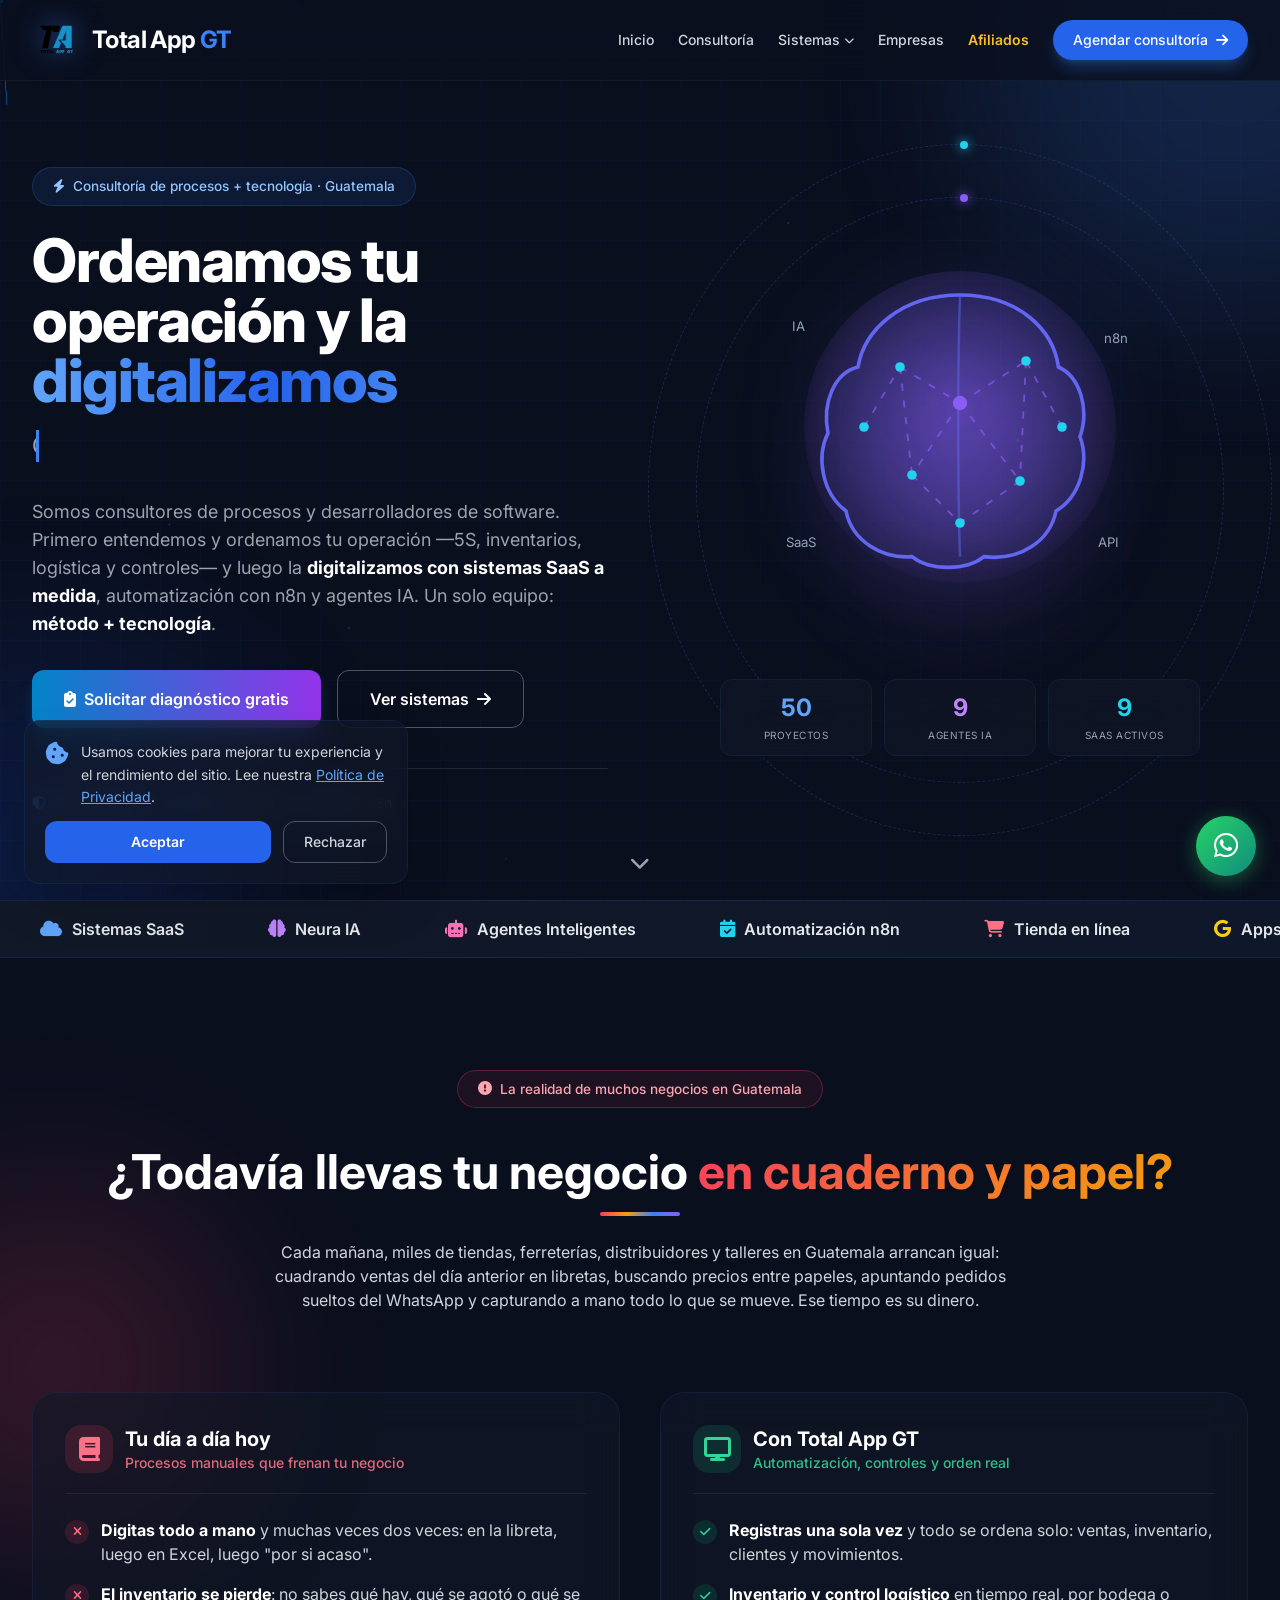
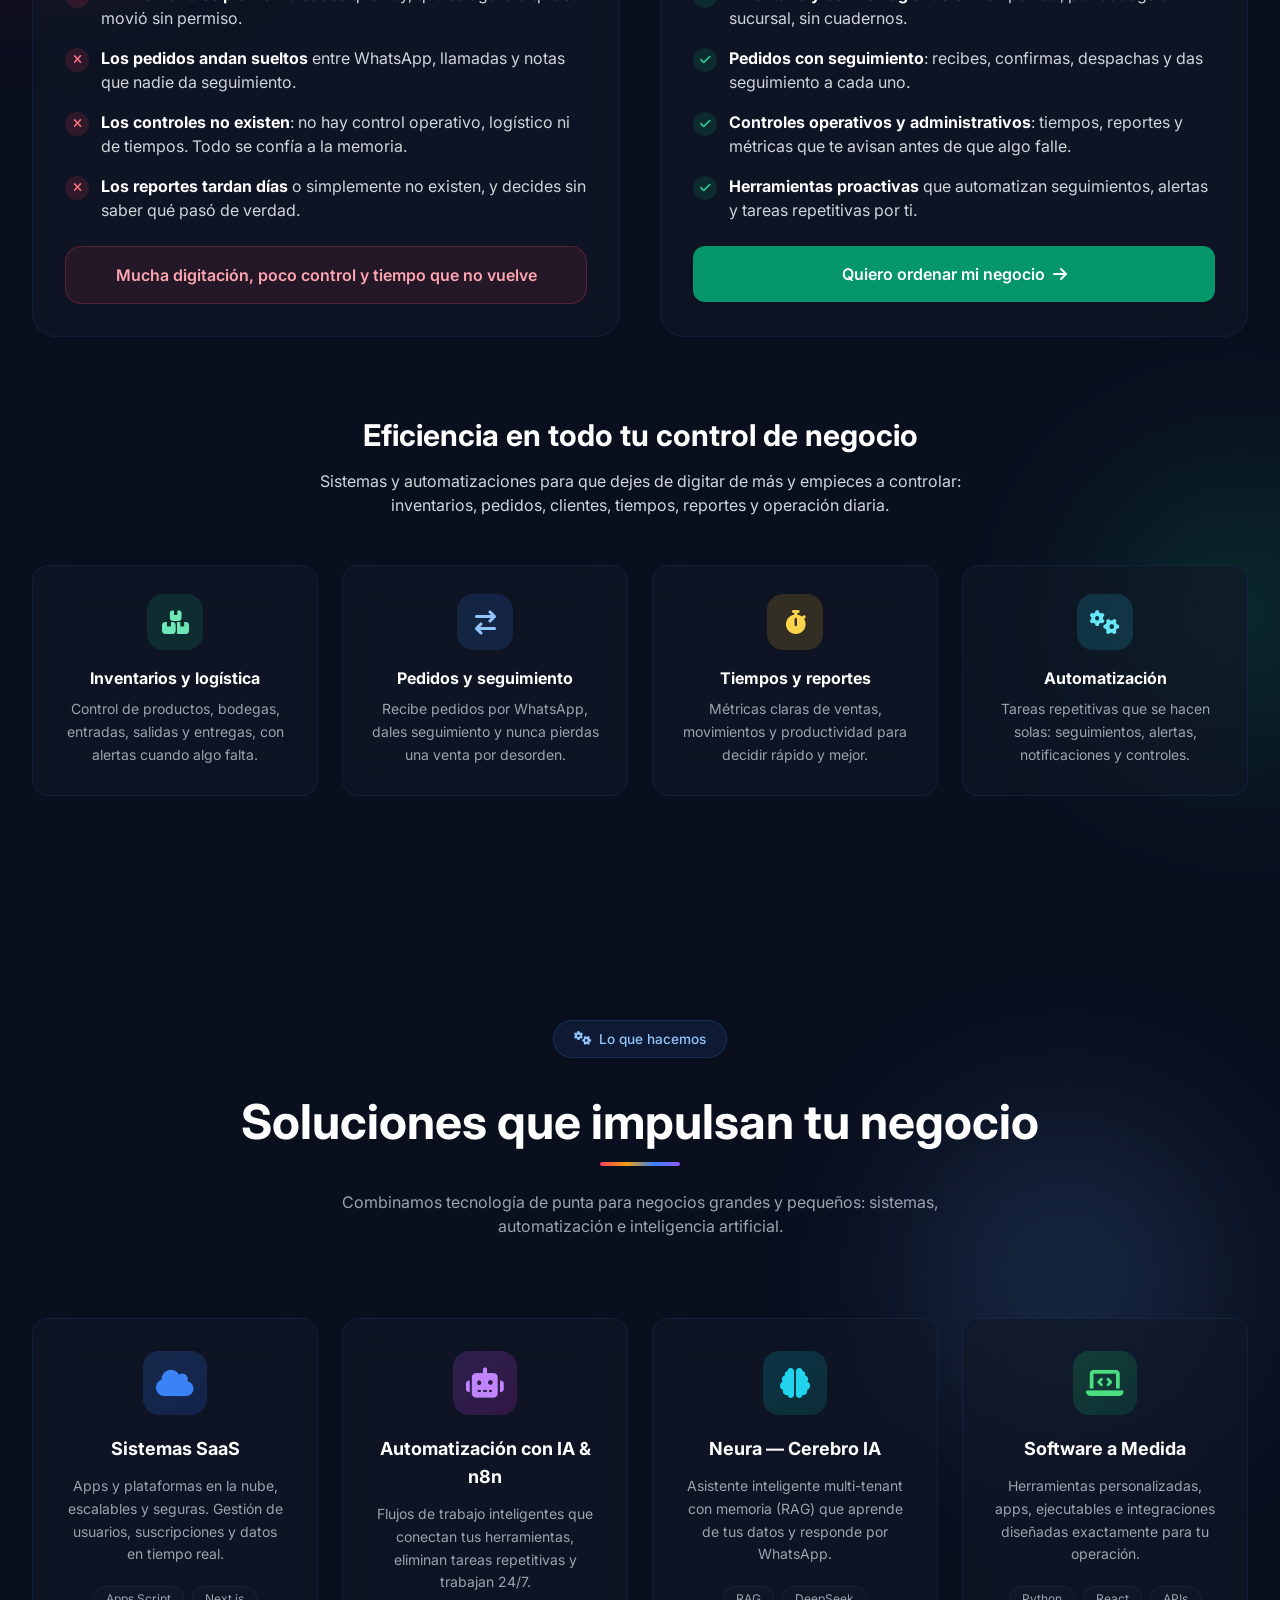
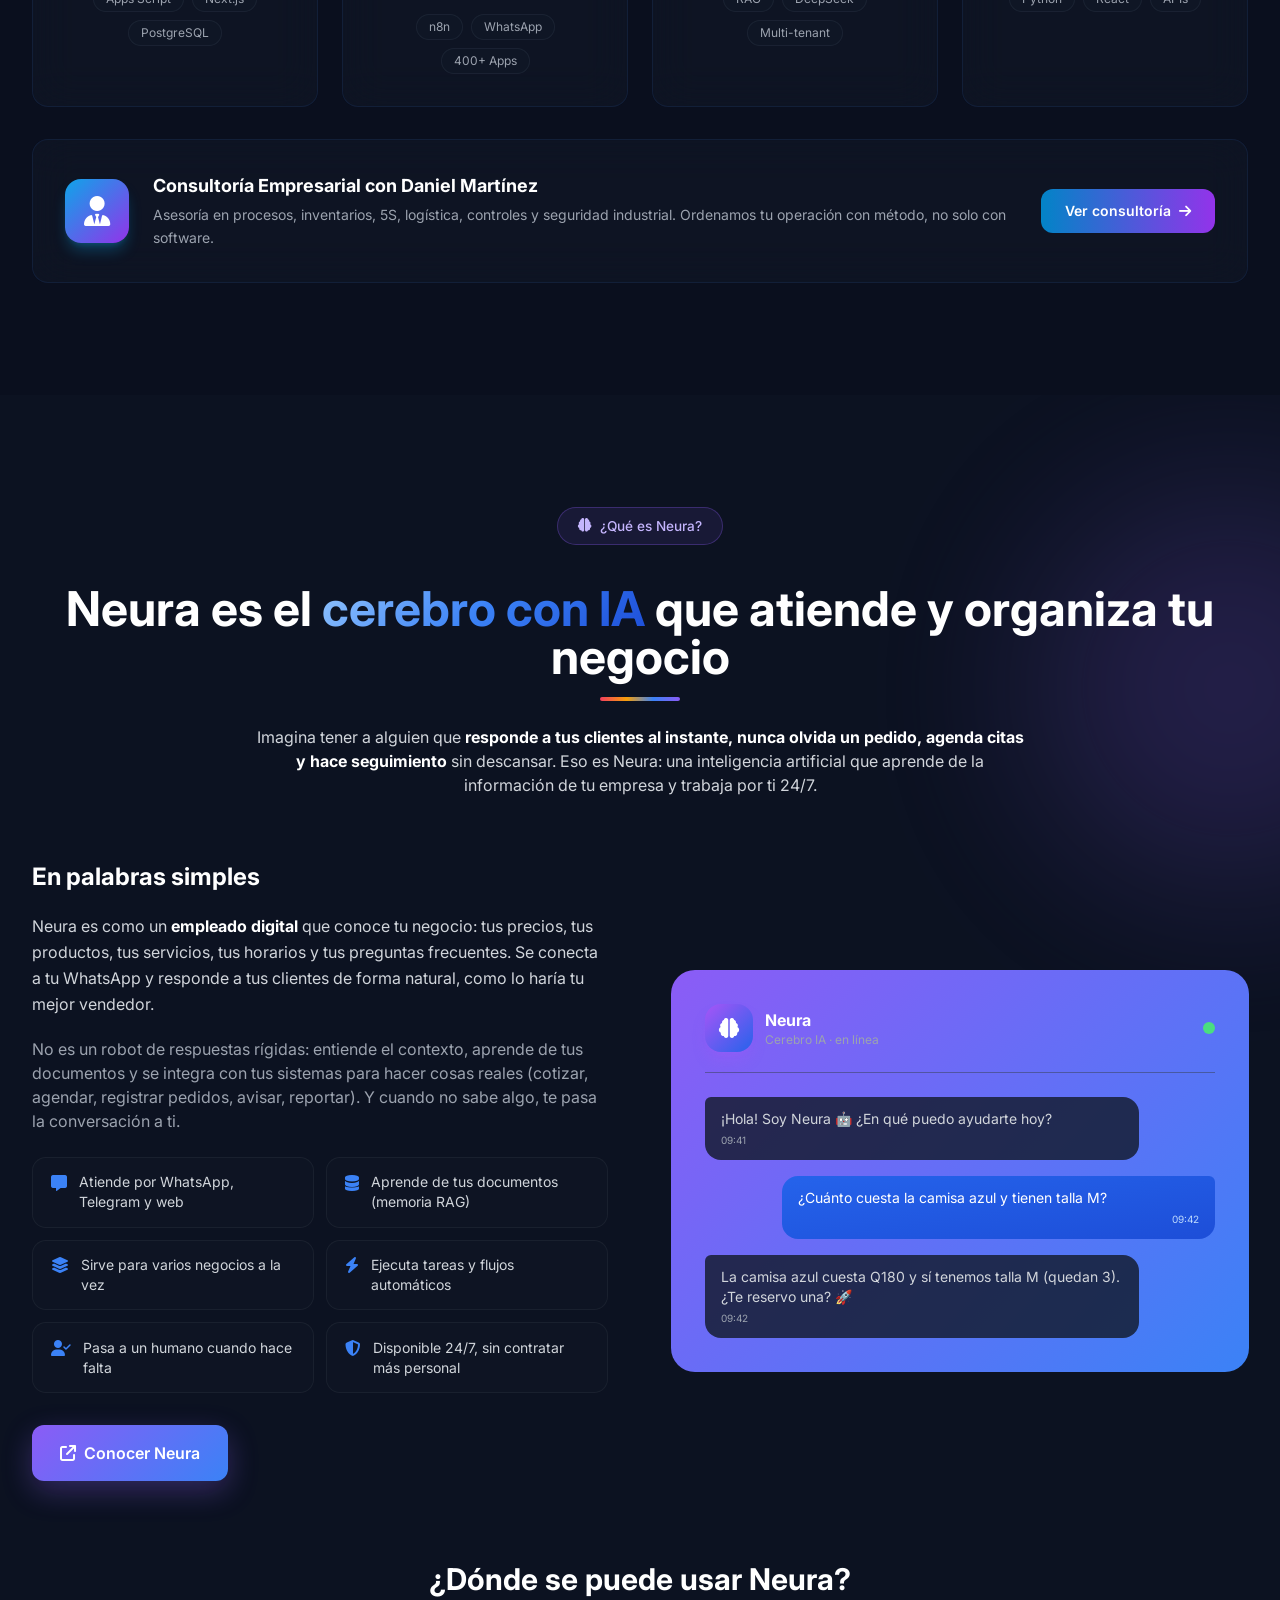
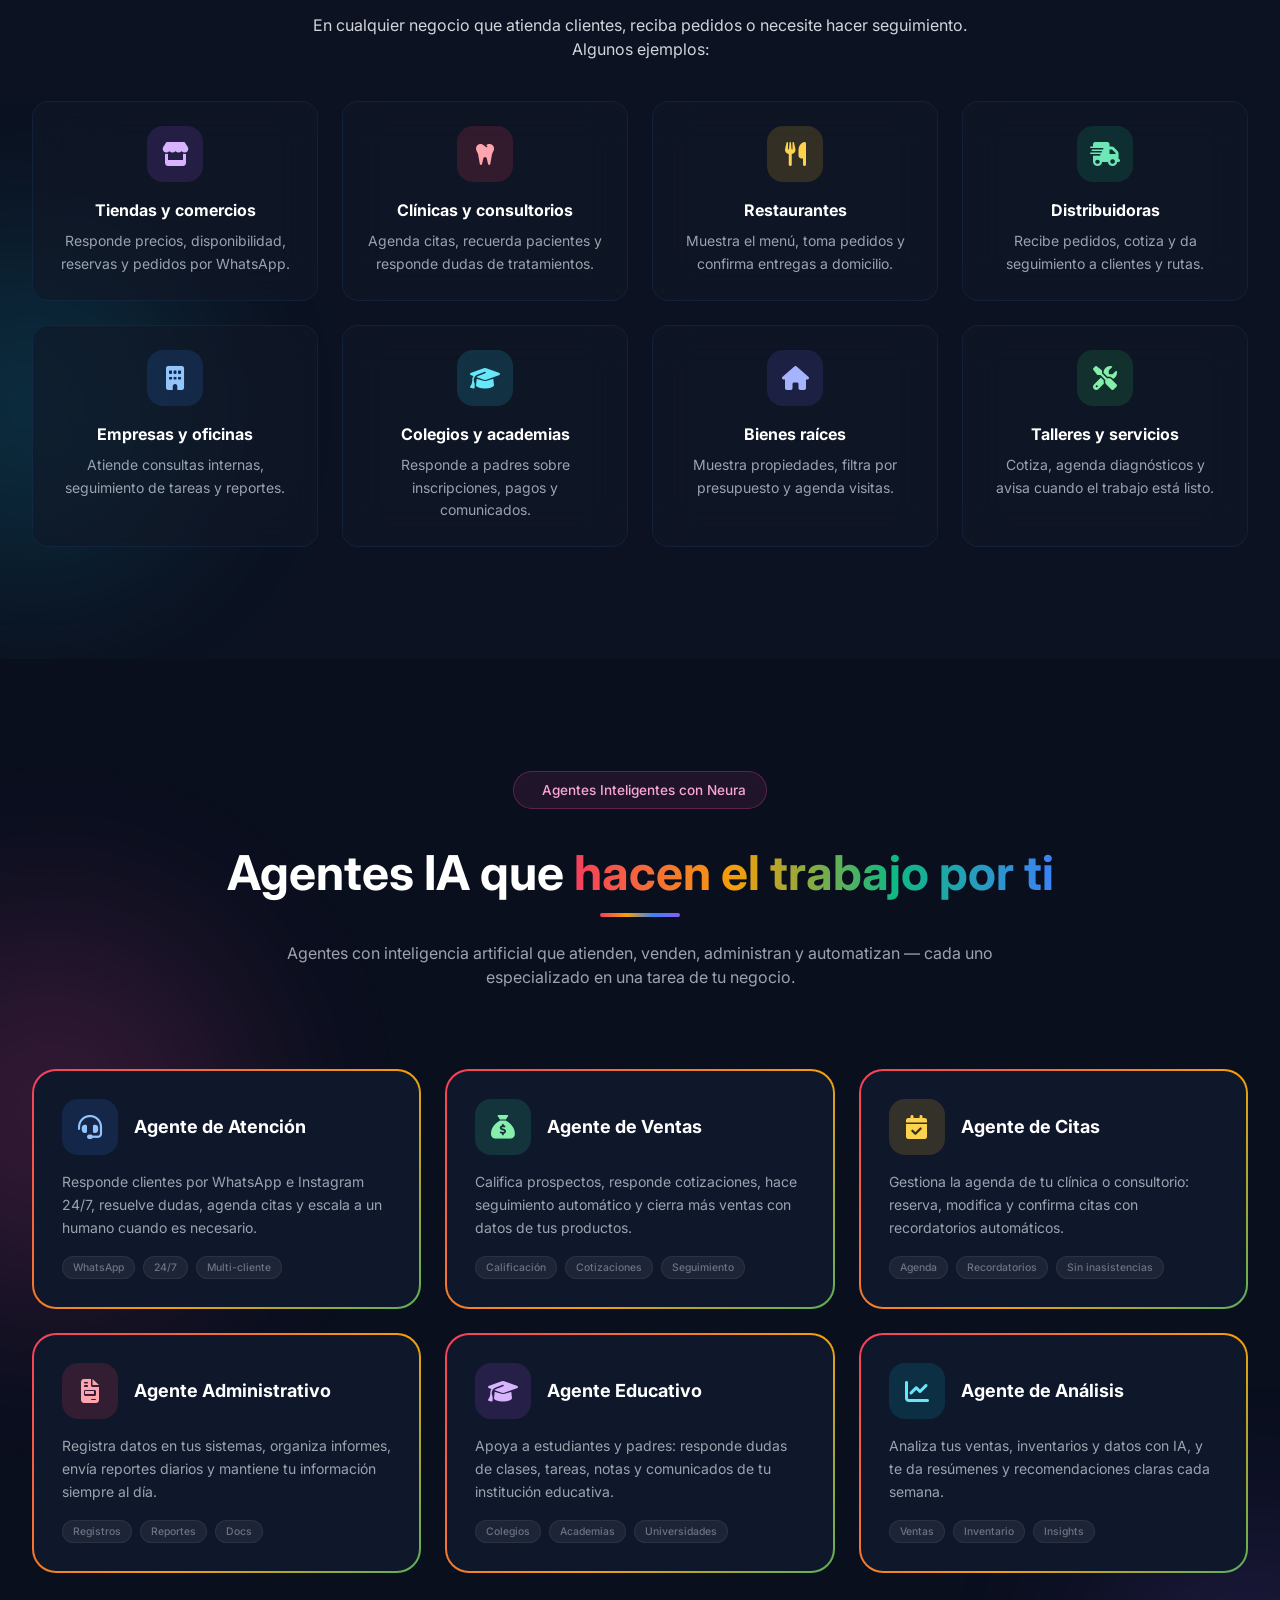
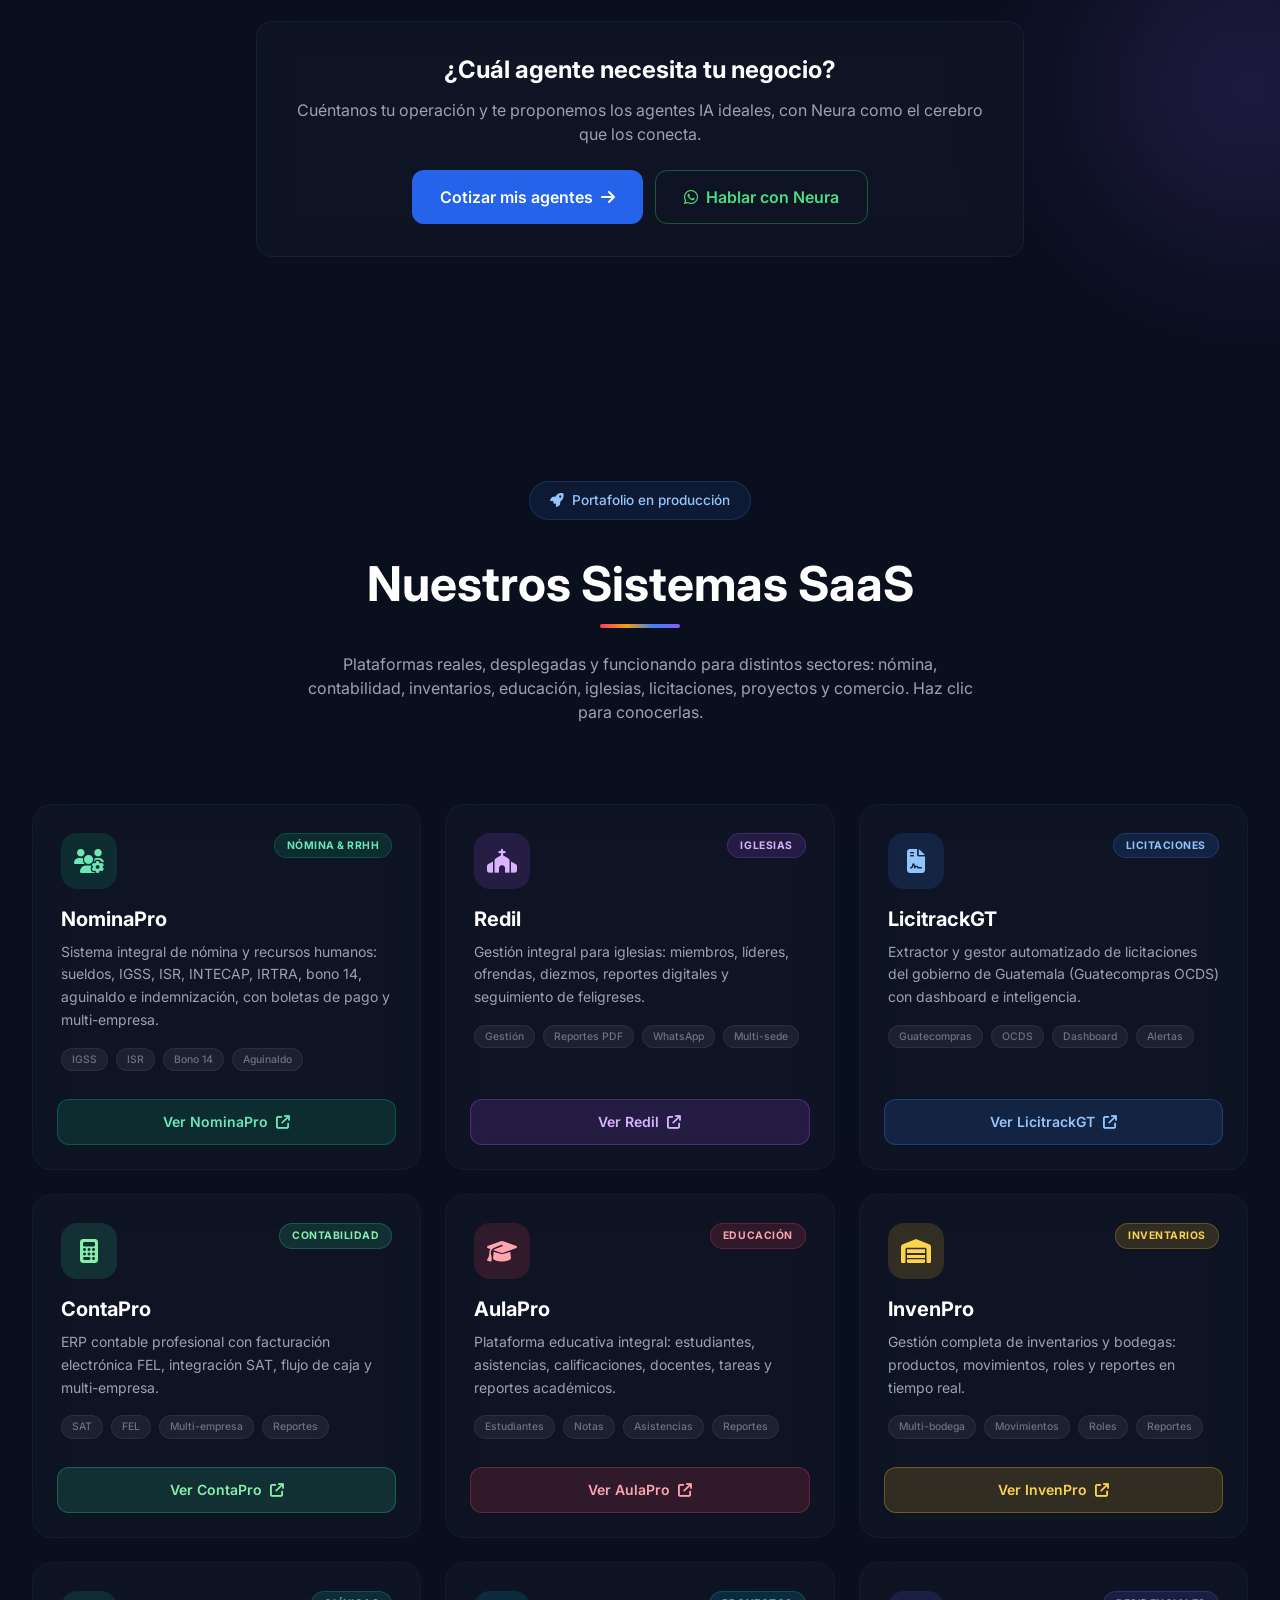
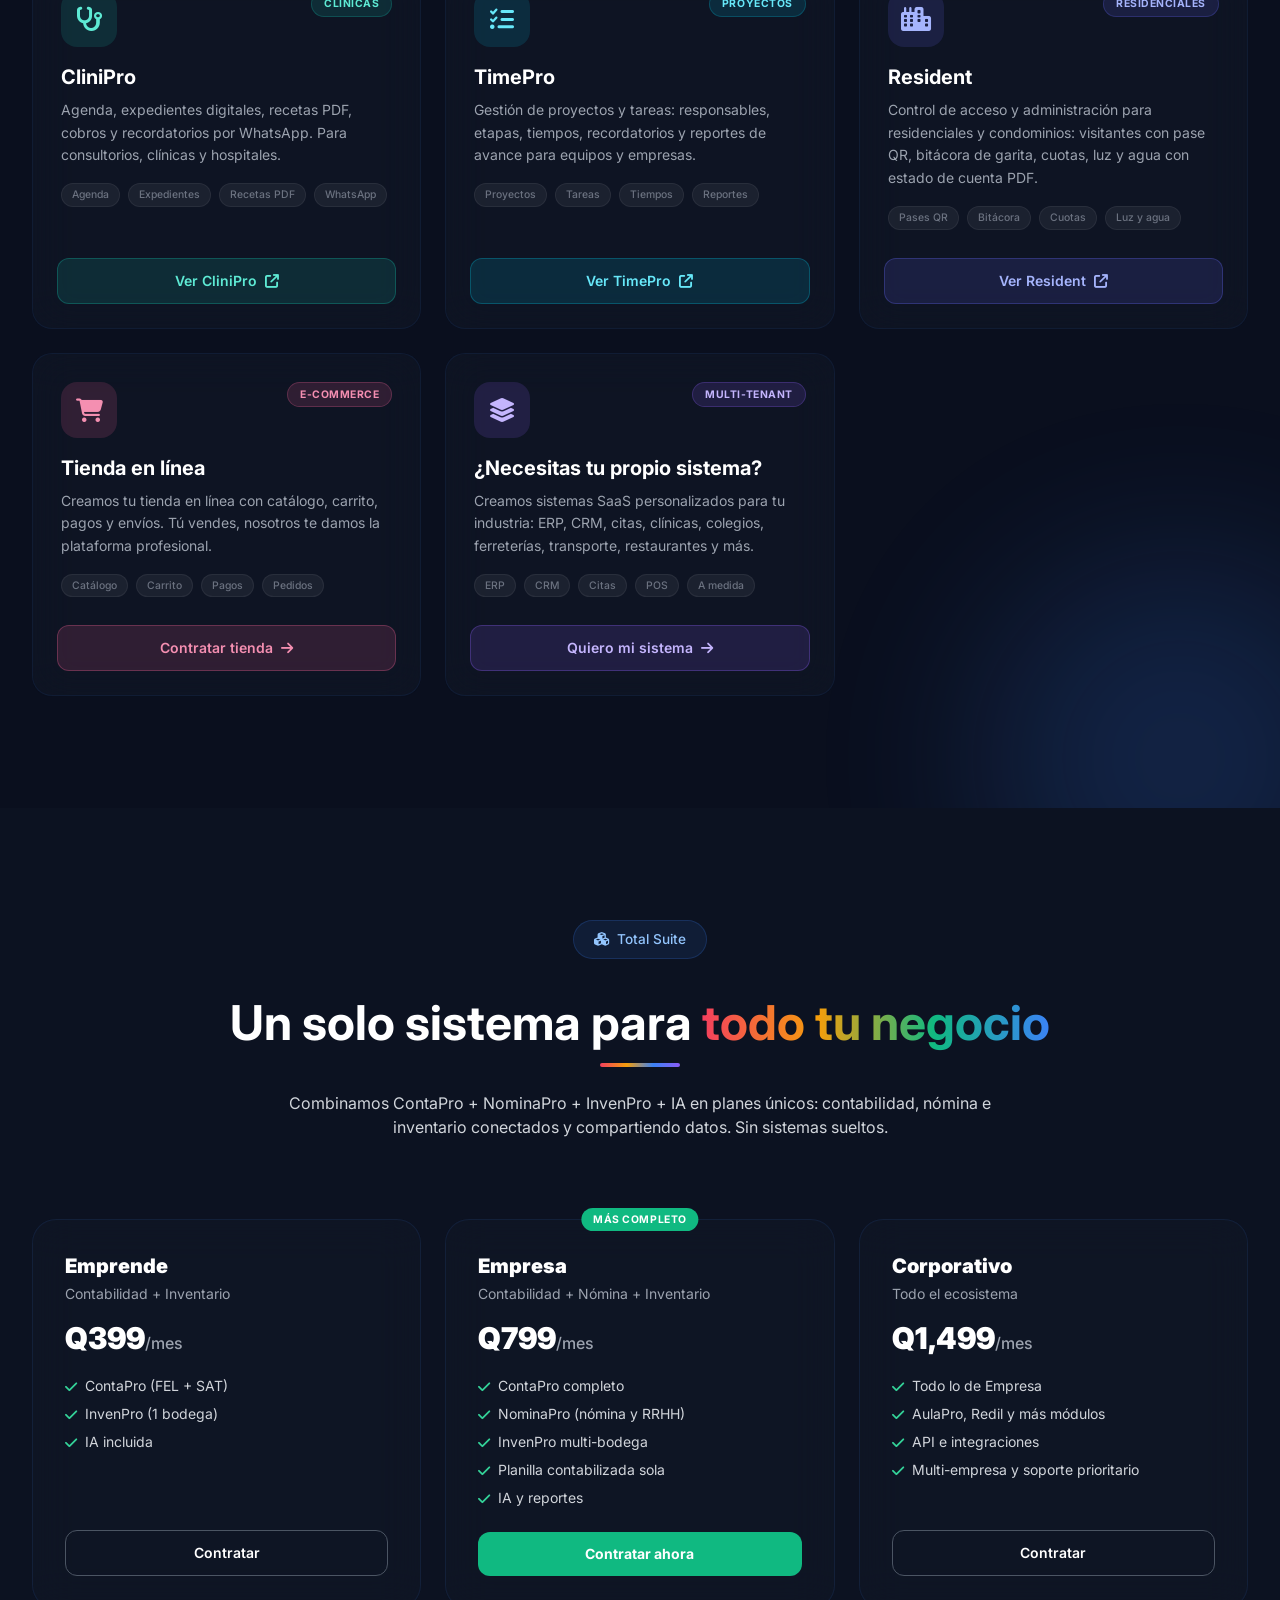
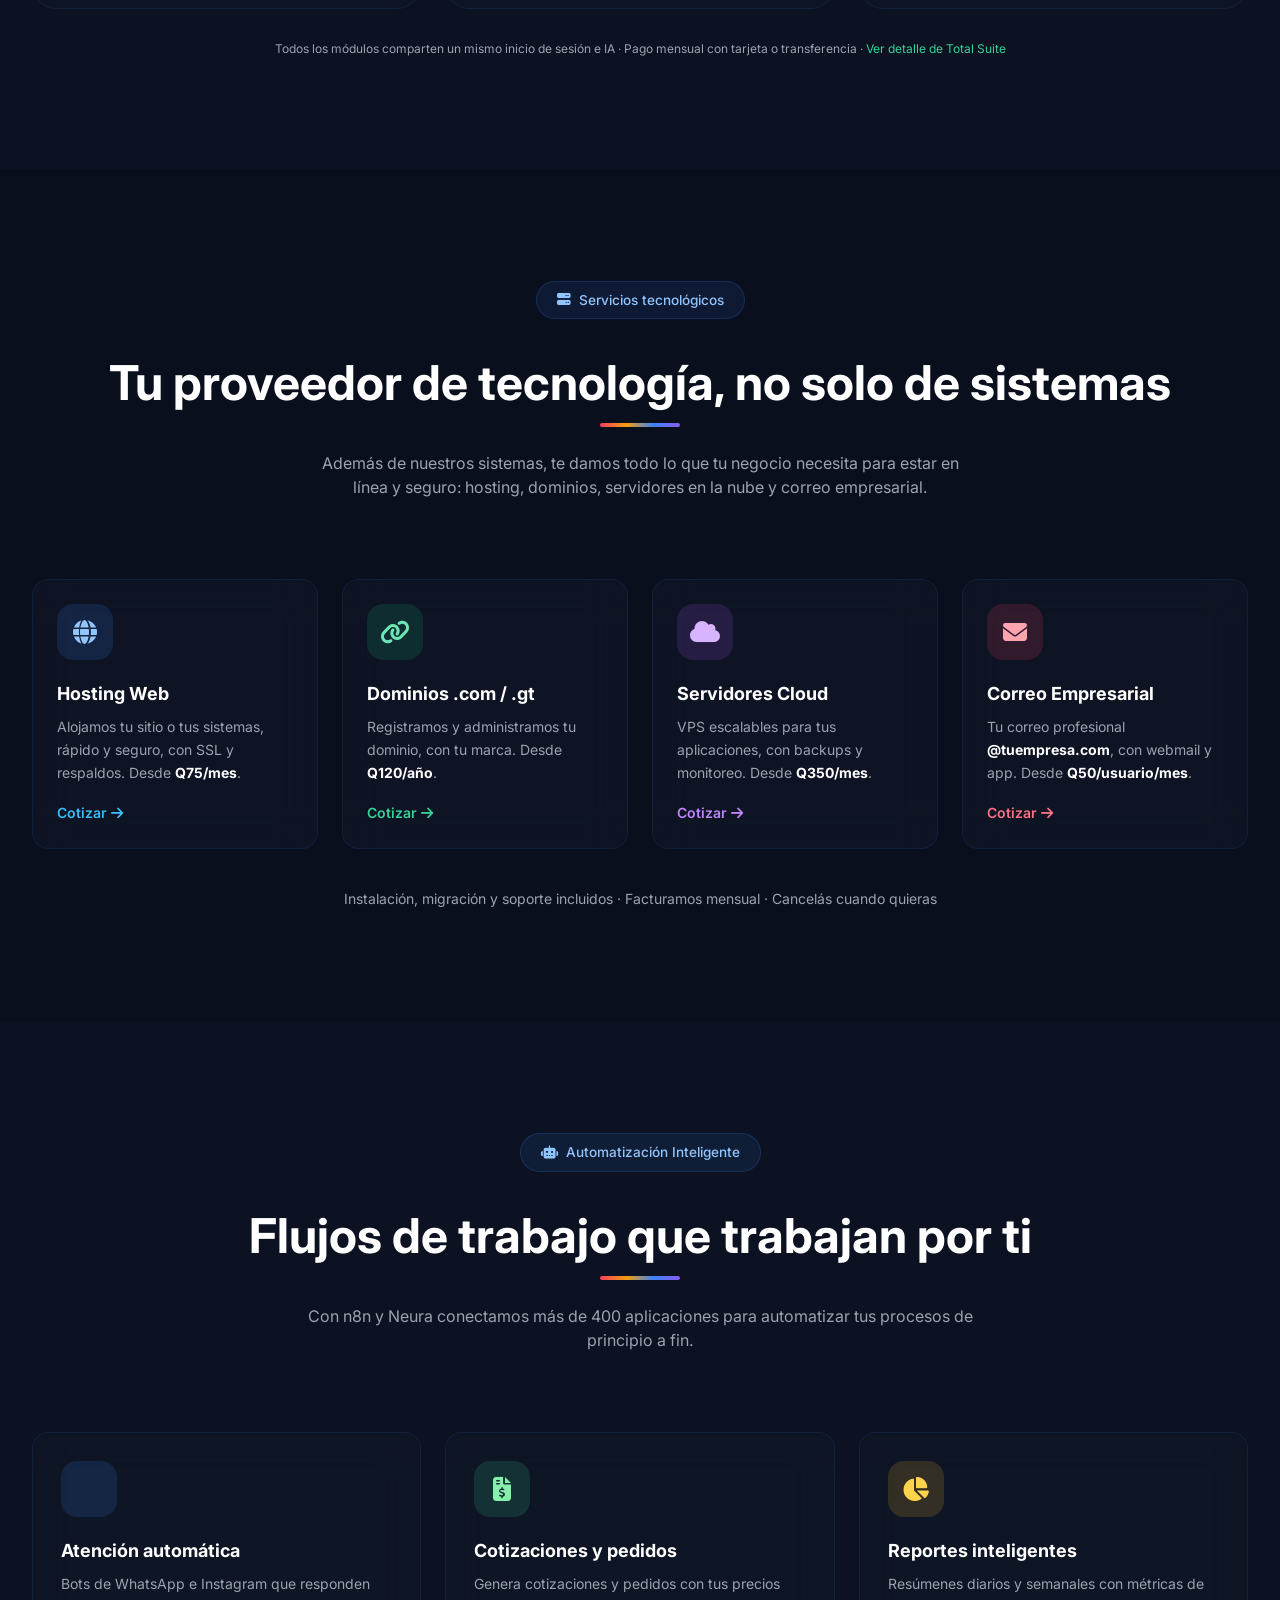
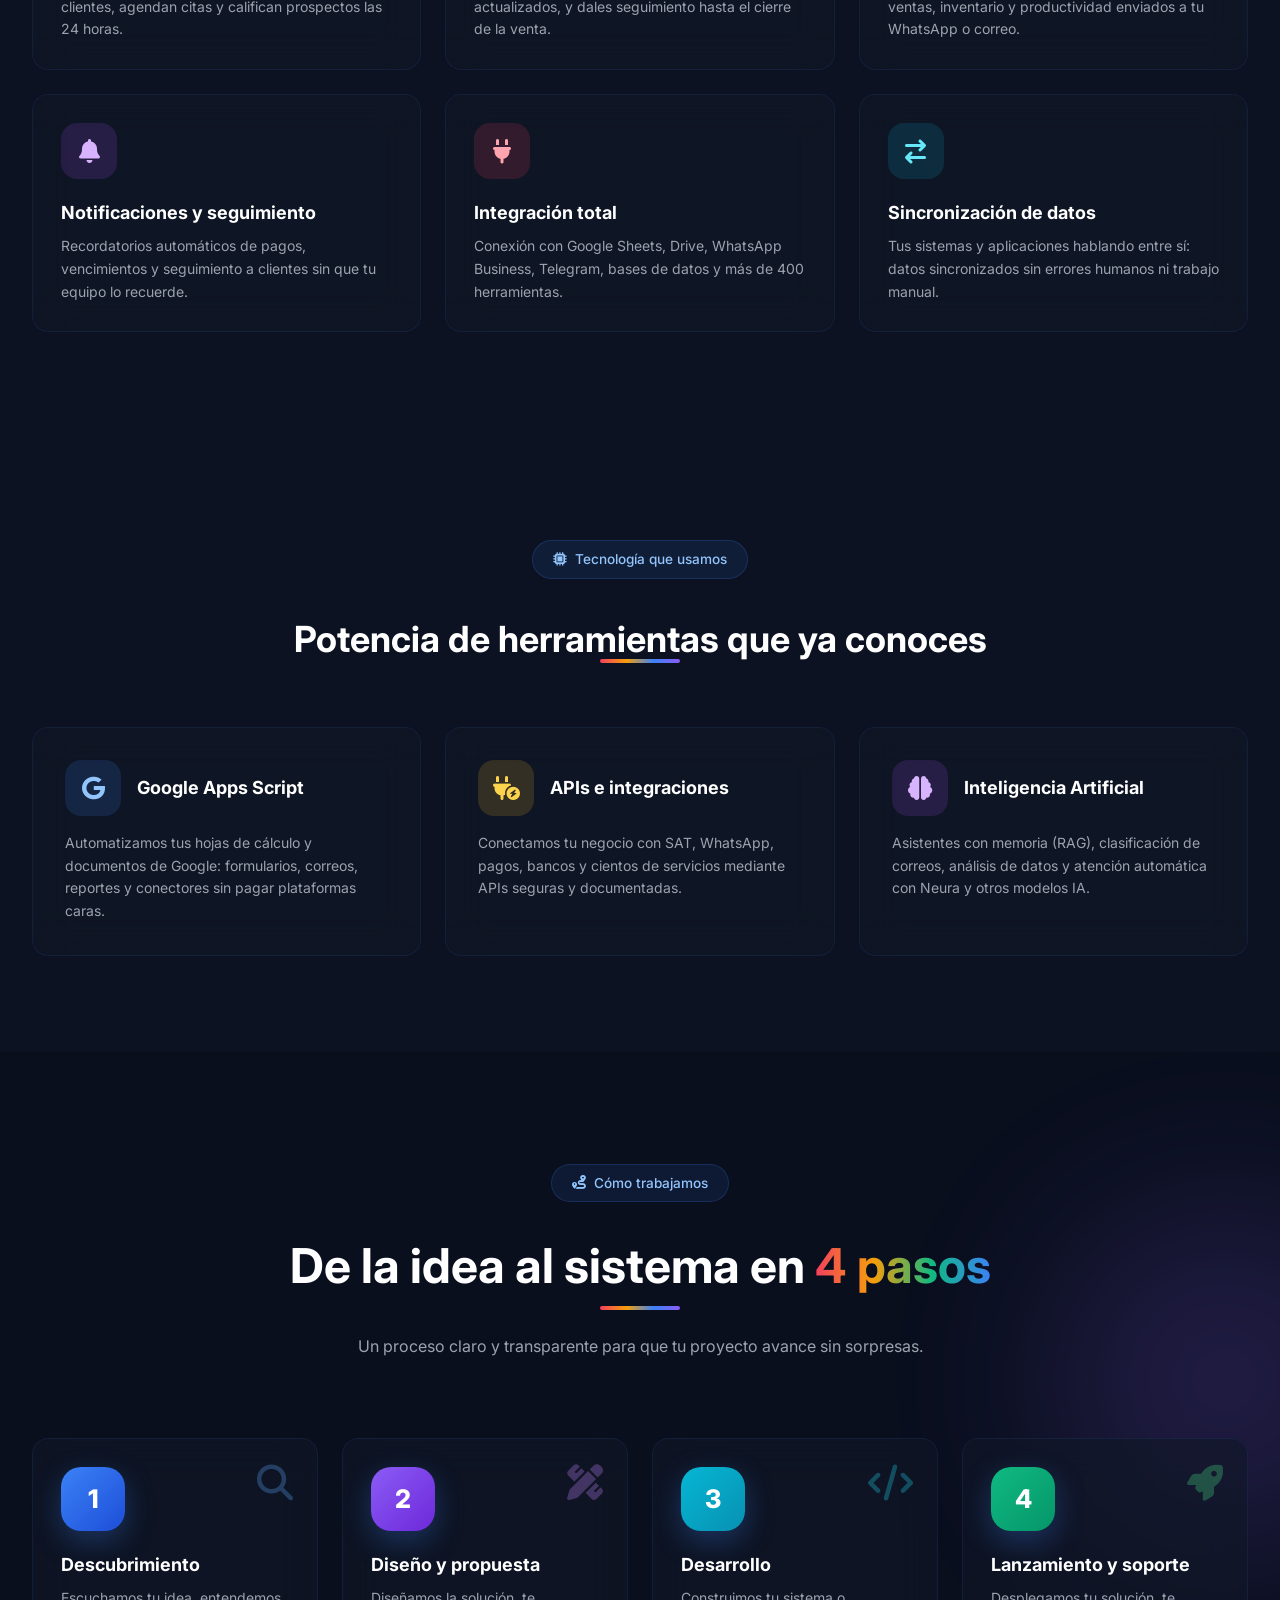
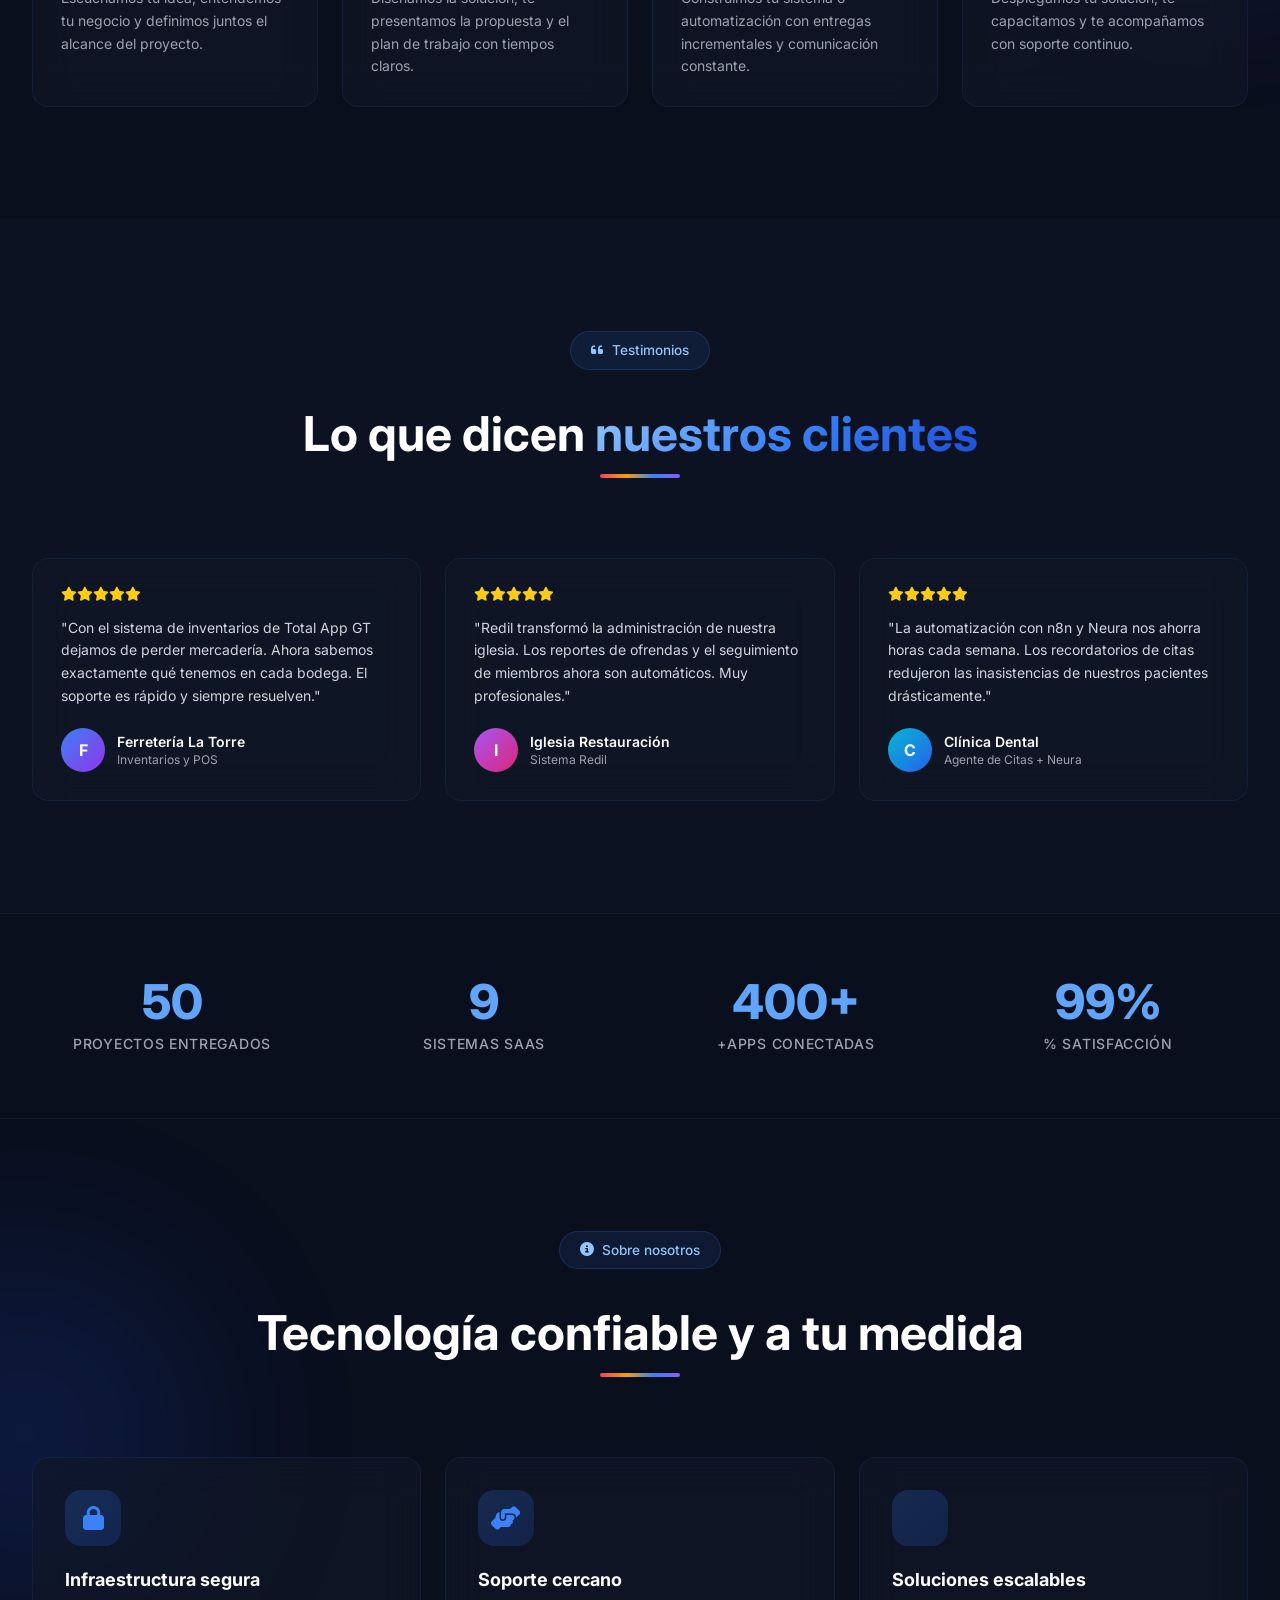
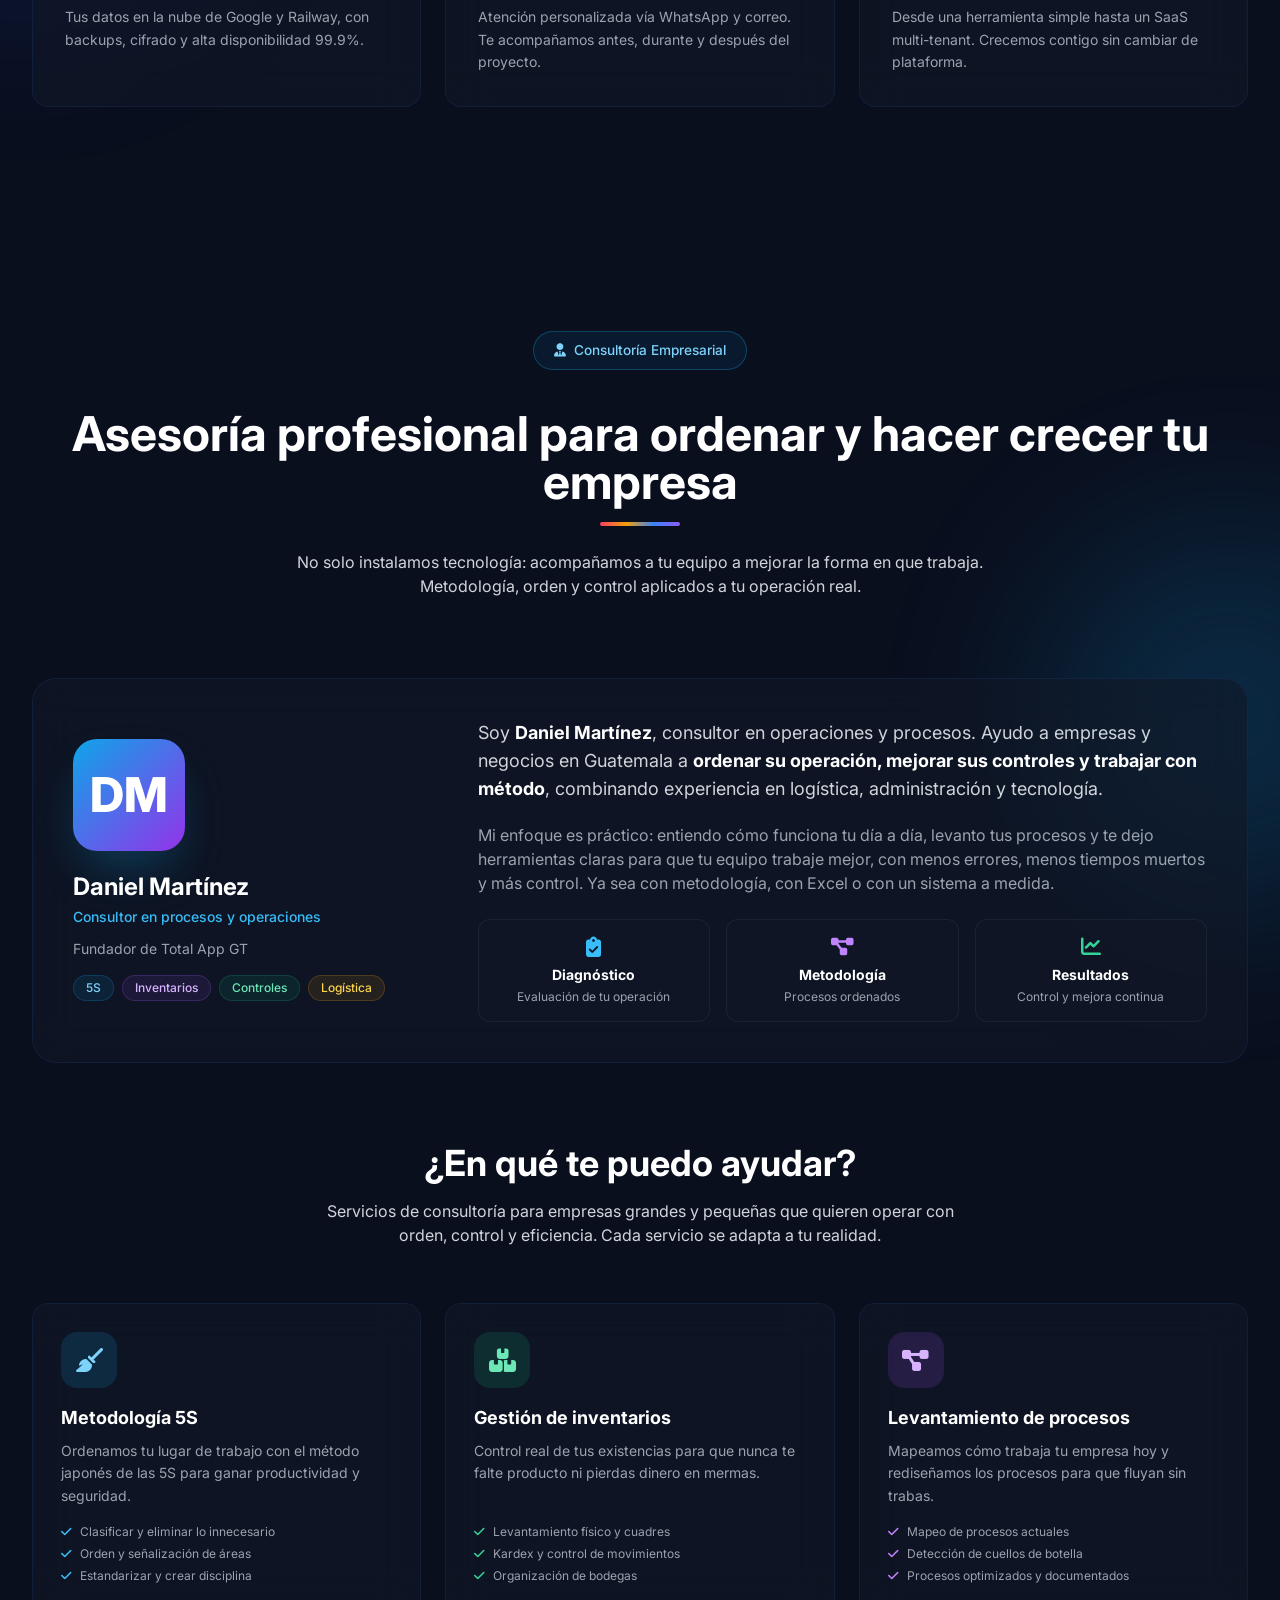
==== index.html @ 76ce357a "TimePro: metadatos y texto del portafolio actualizados" ====
<!DOCTYPE html>
<html lang="es" class="scroll-smooth">
<head>
    <meta charset="UTF-8">
    <meta name="viewport" content="width=device-width, initial-scale=1.0">
    <meta http-equiv="Cache-Control" content="no-cache, no-store, must-revalidate">
    <meta http-equiv="Pragma" content="no-cache">
    <meta http-equiv="Expires" content="0">
    <title>Total App GT | Consultoría de Procesos y Sistemas SaaS en Guatemala</title>
    <meta name="description" content="Consultoría de procesos y operaciones (5S, inventarios, logística, controles) + sistemas SaaS a medida en Guatemala. Ordenamos tu operación y la digitalizamos. Daniel Martínez, consultor.">
    <meta name="keywords" content="consultoría empresarial Guatemala, consultor de procesos, metodología 5S, gestión de inventarios, levantamiento de procesos, controles operativos, controles administrativos, logística Guatemala, seguridad industrial, seguimiento de gestión, soluciones en Excel, automatización con IA, n8n, Neura, sistemas SaaS, software a medida, agentes IA, Google Apps Script, Python, ERP, CRM, Daniel Martínez Total App GT">
    <meta name="author" content="Total App GT">
    <meta name="robots" content="index, follow, max-image-preview:large, max-snippet:-1, max-video-preview:-1">
    <meta name="language" content="Spanish">
    <meta name="geo.region" content="GT">
    <meta name="geo.placename" content="Guatemala">
    <meta name="theme-color" content="#0a0f1e">
    <link rel="canonical" href="https://totalappgt.com/">

    <!-- Open Graph -->
    <meta property="og:type" content="website">
    <meta property="og:locale" content="es_GT">
    <meta property="og:site_name" content="Total App GT">
    <meta property="og:title" content="Total App GT | Consultoría de Procesos + Sistemas SaaS">
    <meta property="og:description" content="Ordenamos tu operación y la digitalizamos: consultoría en procesos, inventarios y controles, más sistemas SaaS a medida para empresas en Guatemala.">
    <meta property="og:url" content="https://totalappgt.com/">
    <meta property="og:image" content="https://totalappgt.com/logo.png">

    <!-- Twitter Card -->
    <meta name="twitter:card" content="summary">
    <meta name="twitter:title" content="Total App GT | Consultoría de Procesos y Sistemas SaaS">
    <meta name="twitter:description" content="Consultoría en procesos, inventarios y controles + sistemas SaaS a medida en Guatemala.">
    <meta name="twitter:image" content="https://totalappgt.com/logo.png">

    <!-- Favicons -->
    <link rel="icon" type="image/png" href="logo.png">
    <link rel="apple-touch-icon" href="logo.png">

    <!-- Performance -->
    <link rel="preconnect" href="https://fonts.googleapis.com">
    <link rel="preconnect" href="https://fonts.gstatic.com" crossorigin>
    <link rel="preconnect" href="https://cdnjs.cloudflare.com">
    <link rel="preload" href="tailwind-compiled.css?v=6" as="style">

    <link rel="stylesheet" href="tailwind-compiled.css?v=6">
    <link href="https://fonts.googleapis.com/css2?family=Inter:wght@300;400;500;600;700;800;900&display=swap" rel="stylesheet">
    <link rel="stylesheet" href="https://cdnjs.cloudflare.com/ajax/libs/font-awesome/6.4.0/css/all.min.css" media="print" onload="this.media='all'">
    <noscript><link rel="stylesheet" href="https://cdnjs.cloudflare.com/ajax/libs/font-awesome/6.4.0/css/all.min.css"></noscript>

    <!-- Schema.org: Organización -->
    <script type="application/ld+json">
    {
        "@context": "https://schema.org",
        "@type": "Organization",
        "name": "Total App GT",
        "url": "https://totalappgt.com/",
        "logo": "https://totalappgt.com/logo.png",
        "description": "Consultoría de procesos y operaciones (5S, inventarios, logística, controles) y desarrollo de sistemas SaaS a medida en Guatemala. Ordenamos y digitalizamos empresas.",
        "email": "totalappgt@gmail.com",
        "telephone": "+50258303182",
        "address": { "@type": "PostalAddress", "addressLocality": "Guatemala", "addressCountry": "GT" },
        "sameAs": [ "https://facebook.com/totalappgt" ]
    }
    </script>

    <!-- Schema.org: WebSite -->
    <script type="application/ld+json">
    {
        "@context": "https://schema.org",
        "@type": "WebSite",
        "name": "Total App GT",
        "url": "https://totalappgt.com/",
        "inLanguage": "es",
        "publisher": { "@type": "Organization", "name": "Total App GT" }
    }
    </script>

    <!-- Schema.org: LocalBusiness -->
    <script type="application/ld+json">
    {
        "@context": "https://schema.org",
        "@type": "ProfessionalService",
        "name": "Total App GT",
        "description": "Consultoría de procesos y operaciones + desarrollo de sistemas SaaS y automatización en Guatemala.",
        "url": "https://totalappgt.com/",
        "telephone": "+50258303182",
        "email": "totalappgt@gmail.com",
        "address": { "@type": "PostalAddress", "addressLocality": "Guatemala", "addressCountry": "GT" },
        "priceRange": "$$",
        "openingHours": "Mo-Fr 09:00-18:00",
        "areaServed": ["GT", "Latinoamérica"]
    }
    </script>
    <script type="application/ld+json">
    {
        "@context": "https://schema.org",
        "@type": "Service",
        "name": "Consultoría Empresarial en Procesos y Operaciones",
        "serviceType": "Business Consulting",
        "description": "Consultoría en inventarios, metodología 5S, levantamiento de procesos, controles operativos y administrativos, logística, seguridad industrial, seguimiento de gestión y soluciones en Excel.",
        "provider": {
            "@type": "Person",
            "name": "Daniel Martínez",
            "jobTitle": "Consultor en procesos y operaciones",
            "worksFor": { "@type": "Organization", "name": "Total App GT" },
            "telephone": "+50258303182",
            "email": "totalappgt@gmail.com"
        },
        "areaServed": ["GT", "Latinoamérica"]
    }
    </script>
    <style>
        *{margin:0;padding:0;box-sizing:border-box}
        body{font-family:'Inter',sans-serif;background:#0a0f1e;overflow-x:hidden;color:#e5e7eb}
        ::selection{background:#3b82f6;color:#fff}
        #particles-canvas{position:fixed;top:0;left:0;width:100%;height:100%;z-index:0;pointer-events:none}

        /* Scroll progress bar */
        #scroll-progress{position:fixed;top:0;left:0;height:4px;width:0;z-index:9999;background:linear-gradient(90deg,#f43f5e,#f59e0b,#10b981,#3b82f6,#8b5cf6,#ec4899);background-size:400% 400%;animation:gradientShift 6s ease infinite;transition:width .1s}
        @keyframes gradientShift{0%{background-position:0% 50%}50%{background-position:100% 50%}100%{background-position:0% 50%}}

        .glass{background:rgba(17,24,39,.6);backdrop-filter:blur(20px);-webkit-backdrop-filter:blur(20px);border:1px solid rgba(59,130,246,.1)}
        .reveal{opacity:0;transform:translateY(40px);transition:all .8s cubic-bezier(.23,1,.32,1)}
        .reveal.active{opacity:1;transform:translateY(0)}
        .reveal-left{opacity:0;transform:translateX(-60px);transition:all .9s cubic-bezier(.23,1,.32,1)}
        .reveal-left.active{opacity:1;transform:translateX(0)}
        .reveal-right{opacity:0;transform:translateX(60px);transition:all .9s cubic-bezier(.23,1,.32,1)}
        .reveal-right.active{opacity:1;transform:translateX(0)}
        .reveal-scale{opacity:0;transform:scale(.85);transition:all .8s cubic-bezier(.23,1,.32,1)}
        .reveal-scale.active{opacity:1;transform:scale(1)}

        .gradient-text{background:linear-gradient(135deg,#93c5fd,#3b82f6,#1d4ed8);-webkit-background-clip:text;-webkit-text-fill-color:transparent;background-clip:text}
        .gradient-text-warm{background:linear-gradient(135deg,#f43f5e,#f59e0b);-webkit-background-clip:text;-webkit-text-fill-color:transparent;background-clip:text}
        .gradient-text-multi{background:linear-gradient(90deg,#f43f5e,#f59e0b,#10b981,#3b82f6,#8b5cf6,#ec4899,#f43f5e);background-size:200% auto;-webkit-background-clip:text;background-clip:text;-webkit-text-fill-color:transparent;color:transparent;-webkit-box-decoration-break:clone;box-decoration-break:clone;display:inline;padding-bottom:.12em;animation:gradientShift 8s linear infinite}
        .gradient-animate{background:linear-gradient(90deg,#60a5fa,#2563eb,#60a5fa,#3b82f6);background-size:200% auto;-webkit-background-clip:text;-webkit-text-fill-color:transparent;background-clip:text;animation:shine 6s linear infinite}

        .btn-glow{position:relative;overflow:hidden}
        .btn-glow::after{content:'';position:absolute;top:-50%;left:-50%;width:200%;height:200%;background:radial-gradient(circle,rgba(59,130,246,.35) 0%,transparent 70%);opacity:0;transition:opacity .4s}
        .btn-glow:hover::after{opacity:1}

        .whatsapp-btn{position:fixed;bottom:24px;right:24px;z-index:999;width:60px;height:60px;border-radius:50%;background:linear-gradient(135deg,#25D366,#128C7E);color:#fff;display:flex;align-items:center;justify-content:center;font-size:28px;box-shadow:0 4px 20px rgba(37,211,102,.4);transition:all .3s;animation:pulse 2s infinite}
        .whatsapp-btn:hover{transform:scale(1.1) rotate(10deg);box-shadow:0 8px 30px rgba(37,211,102,.6)}
        .nav-scrolled{background:rgba(10,15,30,.96)!important;border-bottom-color:rgba(59,130,246,.25)!important;box-shadow:0 10px 40px rgba(0,0,0,.4)}
        .gradient-bar{width:80px;height:4px;background:linear-gradient(90deg,#f43f5e,#f59e0b,#3b82f6,#8b5cf6);border-radius:2px;margin:0 auto}
        .parallax-shape{position:absolute;border-radius:50%;filter:blur(90px);opacity:.18;pointer-events:none}
        .grid-bg{background-image:linear-gradient(rgba(59,130,246,.05) 1px,transparent 1px),linear-gradient(90deg,rgba(59,130,246,.05) 1px,transparent 1px);background-size:40px 40px;animation:gridMove 20s linear infinite}
        .form-input:focus{box-shadow:0 0 0 3px rgba(59,130,246,.2);outline:none}

        /* Marquee ticker */
        .marquee{overflow:hidden;white-space:nowrap;position:relative;background:linear-gradient(90deg,#111827,#0f172a);border-top:1px solid rgba(59,130,246,.15);border-bottom:1px solid rgba(59,130,246,.15)}
        .marquee-track{display:inline-block;white-space:nowrap;animation:marqueeMove 30s linear infinite}
        .marquee:hover .marquee-track{animation-play-state:paused}
        .marquee-item{display:inline-flex;align-items:center;gap:.6rem;padding:1rem 2.5rem;font-size:1rem;font-weight:600;color:#e5e7eb}
        .marquee-item i{font-size:1.1rem}
        @keyframes marqueeMove{0%{transform:translateX(0)}100%{transform:translateX(-50%)}}

        /* Borde gradiente animado en cards */
        .card-border-grad{position:relative;border-radius:1.5rem;padding:2px;background:linear-gradient(135deg,#f43f5e,#f59e0b,#10b981,#3b82f6,#8b5cf6,#f43f5e);background-size:300% 300%;animation:gradientShift 8s ease infinite}
        .card-border-grad>div{border-radius:calc(1.5rem - 2px);background:#0f172a}

        .sys-card{position:relative;border-radius:1.25rem;overflow:hidden;background:rgba(17,24,39,.6);backdrop-filter:blur(20px);border:1px solid rgba(59,130,246,.08);transition:all .5s cubic-bezier(.23,1,.32,1);display:flex;flex-direction:column}
        .sys-card:hover{transform:translateY(-8px);border-color:rgba(59,130,246,.35);box-shadow:0 25px 60px -15px rgba(59,130,246,.25)}
        .sys-card .sys-icon-wrap{width:56px;height:56px;border-radius:16px;display:flex;align-items:center;justify-content:center;font-size:1.5rem;transition:all .4s;flex-shrink:0}
        .sys-card:hover .sys-icon-wrap{transform:scale(1.1) rotate(-5deg)}
        .sys-card-tags span{padding:3px 10px;border-radius:999px;font-size:.65rem;font-weight:500;background:rgba(255,255,255,.06);color:#6b7280;border:1px solid rgba(255,255,255,.06)}

        .badge-soft{display:inline-flex;align-items:center;gap:.5rem;padding:.5rem 1.25rem;border-radius:999px;background:rgba(59,130,246,.1);border:1px solid rgba(59,130,246,.2);color:#93c5fd;font-size:.85rem;font-weight:500}
        .nav-link{position:relative;transition:color .3s}
        .nav-link::after{content:'';position:absolute;bottom:-4px;left:0;width:0;height:2px;background:linear-gradient(90deg,#f43f5e,#3b82f6,#8b5cf6);transition:width .3s;border-radius:2px}
        .nav-link:hover::after{width:100%}
        .nav-link:hover{color:#fff}
        .step-number{width:64px;height:64px;border-radius:20px;display:flex;align-items:center;justify-content:center;font-size:1.6rem;font-weight:800;background:linear-gradient(135deg,#3b82f6,#1d4ed8);color:#fff;box-shadow:0 10px 30px rgba(59,130,246,.3);flex-shrink:0}
        .feature-check{display:flex;align-items:flex-start;gap:.75rem;padding:.9rem 1.1rem;border-radius:14px;background:rgba(17,24,39,.5);border:1px solid rgba(255,255,255,.05);transition:all .3s}
        .feature-check:hover{border-color:rgba(59,130,246,.3);transform:translateX(6px)}
        .feature-check i{color:#3b82f6;margin-top:.15rem;flex-shrink:0}
        .neura-glow{position:relative}
        .neura-glow::before{content:'';position:absolute;inset:-2px;border-radius:inherit;background:linear-gradient(135deg,#8b5cf6,#3b82f6,#06b6d4,#8b5cf6);background-size:300% 300%;animation:gridMove 6s ease infinite;z-index:-1}
        @keyframes gridMove{0%{background-position:0% 50%}50%{background-position:100% 50%}100%{background-position:0% 50%}}

        /* CTA flotante lateral */
        .side-cta{position:fixed;left:0;top:50%;transform:translateY(-50%);z-index:998;writing-mode:vertical-rl;padding:1rem .6rem;border-radius:0 12px 12px 0;background:linear-gradient(135deg,#3b82f6,#8b5cf6);color:#fff;font-weight:700;font-size:.8rem;letter-spacing:.1em;text-transform:uppercase;cursor:pointer;box-shadow:0 10px 30px rgba(59,130,246,.3);transition:all .3s}
        .side-cta:hover{padding-left:1rem;background:linear-gradient(135deg,#2563eb,#7c3aed)}
        .side-cta a{color:#fff;text-decoration:none}

        /* Floating decorative */
        .float-icon{position:absolute;opacity:.35;animation:float 6s ease-in-out infinite}
        /* Cerebro animado SVG */
        .brain-container{position:relative;width:100%;max-width:480px;margin:0 auto}
        .brain-svg{width:100%;height:auto;filter:drop-shadow(0 0 40px rgba(99,102,241,.35))}
        .neuron{animation:neuronPulse 2.5s ease-in-out infinite}
        .neuron:nth-child(odd){animation-delay:.6s}
        .neuron:nth-child(3n){animation-delay:1.2s}
        @keyframes neuronPulse{0%,100%{opacity:.5;r:3}50%{opacity:1;r:5}}
        .synapse{stroke-dasharray:6 8;animation:synapseFlow 3s linear infinite}
        @keyframes synapseFlow{to{stroke-dashoffset:-28}}
        .brain-glow{position:absolute;inset:15%;border-radius:50%;background:radial-gradient(circle,rgba(139,92,246,.25),transparent 70%);filter:blur(30px);animation:brainGlow 4s ease-in-out infinite}
        @keyframes brainGlow{0%,100%{opacity:.5;transform:scale(1)}50%{opacity:.9;transform:scale(1.08)}}
        .orbit-ring{position:absolute;border:1px dashed rgba(99,102,241,.25);border-radius:50%;animation:orbitSpin 20s linear infinite}
        @keyframes orbitSpin{to{transform:rotate(360deg)}}
        .orbit-dot{position:absolute;width:8px;height:8px;border-radius:50%;top:-4px;left:50%;box-shadow:0 0 12px currentColor}

        .tilt-card{transition:transform .4s cubic-bezier(.23,1,.32,1)}
        .tilt-card:hover{transform:translateY(-6px) rotateX(3deg) rotateY(2deg)}

        @media (max-width:640px){
            .whatsapp-btn{width:50px;height:50px;font-size:24px;bottom:16px;right:16px}
            h1{font-size:2.4rem!important}
            .side-cta{display:none}
        }
        /* Dropdown Sistemas */
        .dropdown-menu{opacity:0;visibility:hidden;transform:translateY(8px);transition:opacity .2s ease,transform .2s ease,visibility .2s;pointer-events:none}
        .dropdown:hover .dropdown-menu,.dropdown:focus-within .dropdown-menu{opacity:1;visibility:visible;transform:translateY(0);pointer-events:auto}
    </style>

    <!-- Schema.org: Software Applications -->
    <script type="application/ld+json">
    {
        "@context": "https://schema.org",
        "@type": "SoftwareApplication",
        "name": "Redil",
        "applicationCategory": "BusinessApplication",
        "operatingSystem": "Web",
        "description": "Sistema SaaS para administración de iglesias: miembros, ofrendas, diezmos, reportes digitales y seguimiento.",
        "url": "redil.html",
        "offers": { "@type": "Offer", "price": "0", "priceCurrency": "GTQ" },
        "publisher": { "@type": "Organization", "name": "Total App GT" }
    }
    </script>
    <script type="application/ld+json">
    {
        "@context": "https://schema.org",
        "@type": "SoftwareApplication",
        "name": "LicitrackGT",
        "applicationCategory": "BusinessApplication",
        "operatingSystem": "Web",
        "description": "Extractor y gestor automatizado de licitaciones del gobierno de Guatemala (Guatecompras OCDS) con dashboard y alertas.",
        "url": "licitrackgt.html",
        "offers": { "@type": "Offer", "price": "0", "priceCurrency": "GTQ" },
        "publisher": { "@type": "Organization", "name": "Total App GT" }
    }
    </script>
    <script type="application/ld+json">
    {
        "@context": "https://schema.org",
        "@type": "SoftwareApplication",
        "name": "ContaPro",
        "applicationCategory": "FinanceApplication",
        "operatingSystem": "Web",
        "description": "ERP contable con facturación electrónica FEL, integración SAT, flujo de caja y multi-empresa.",
        "url": "contapro.html",
        "offers": { "@type": "Offer", "price": "0", "priceCurrency": "GTQ" },
        "publisher": { "@type": "Organization", "name": "Total App GT" }
    }
    </script>
    <script type="application/ld+json">
    {
        "@context": "https://schema.org",
        "@type": "SoftwareApplication",
        "name": "AulaPro",
        "applicationCategory": "EducationalApplication",
        "operatingSystem": "Web",
        "description": "Plataforma educativa integral: estudiantes, asistencias, calificaciones, docentes y reportes académicos.",
        "url": "aulapro.html",
        "offers": { "@type": "Offer", "price": "0", "priceCurrency": "GTQ" },
        "publisher": { "@type": "Organization", "name": "Total App GT" }
    }
    </script>
    <script type="application/ld+json">
    {
        "@context": "https://schema.org",
        "@type": "SoftwareApplication",
        "name": "InvenPro",
        "applicationCategory": "BusinessApplication",
        "operatingSystem": "Web",
        "description": "Gestión completa de inventarios y bodegas: productos, movimientos, roles y reportes en tiempo real.",
        "url": "invenpro.html",
        "offers": { "@type": "Offer", "price": "0", "priceCurrency": "GTQ" },
        "publisher": { "@type": "Organization", "name": "Total App GT" }
    }
    </script>
    <script type="application/ld+json">
    {
        "@context": "https://schema.org",
        "@type": "Service",
        "name": "Tienda en línea por comisión",
        "serviceType": "E-commerce Development",
        "description": "Creamos tiendas en línea con catálogo, carrito, pagos y envíos. Uso público por comisión para vender tus productos.",
        "areaServed": "Latinoamérica",
        "provider": { "@type": "Organization", "name": "Total App GT" }
    }
    </script>
    <script type="application/ld+json">
    {
        "@context": "https://schema.org",
        "@type": "Service",
        "name": "Agentes de Inteligencia Artificial con Neura",
        "serviceType": "AI Automation",
        "description": "Agentes IA con Neura que atienden clientes, venden, agendan citas y automatizan procesos vía WhatsApp e Instagram para negocios.",
        "provider": { "@type": "Organization", "name": "Total App GT" },
        "areaServed": ["GT", "Latinoamérica"]
    }
    </script>
</head>
<body>

<canvas id="particles-canvas"></canvas>
<div id="scroll-progress"></div>

<a href="https://wa.me/50258303182" target="_blank" rel="noopener" class="whatsapp-btn" aria-label="WhatsApp">
    <i class="fa-brands fa-whatsapp"></i>
</a>

<!-- ======================= NAVBAR ======================= -->
<nav id="navbar" class="fixed w-full z-50 bg-dark-900/80 backdrop-blur-xl border-b border-gray-800/50 transition-all duration-300">
    <div class="max-w-7xl mx-auto px-4 sm:px-6 lg:px-8">
        <div class="flex justify-between items-center h-20">
            <a href="#inicio" class="flex items-center gap-3 group shrink-0">
                <img src="logo.png" alt="Total App GT" class="w-12 h-12 object-contain drop-shadow-[0_0_14px_rgba(59,130,246,0.6)] group-hover:scale-110 transition-all"
                     onerror="this.outerHTML='<div class=\'w-12 h-12 rounded-xl bg-gradient-to-br from-brand-500 to-blue-700 flex items-center justify-center shadow-lg shadow-brand-500/30\'><i class=\'fa-solid fa-code text-white text-2xl\'></i></div>'">
                <span class="font-bold text-xl sm:text-2xl tracking-tight text-white whitespace-nowrap">Total App <span class="text-brand-500">GT</span></span>
            </a>
            <div class="hidden lg:flex items-center gap-6">
                <a href="#inicio" class="nav-link text-sm font-medium text-gray-300">Inicio</a>
                <a href="#consultoria" class="nav-link text-sm font-medium text-gray-300">Consultoría</a>
                <div class="relative dropdown">
                    <button class="nav-link text-sm font-medium text-gray-300 flex items-center gap-1" aria-haspopup="true">Sistemas <i class="fa-solid fa-chevron-down text-[10px]"></i></button>
                    <div class="dropdown-menu absolute left-0 top-full pt-3 w-56">
                        <div class="glass rounded-xl p-2 border border-gray-700/50 shadow-2xl">
                            <a href="redil.html" class="block px-3 py-2 rounded-lg text-sm text-gray-300 hover:bg-gray-800 hover:text-white transition-colors"><i class="fa-solid fa-church text-purple-400 mr-2"></i>Redil</a>
                            <a href="contapro.html" class="block px-3 py-2 rounded-lg text-sm text-gray-300 hover:bg-gray-800 hover:text-white transition-colors"><i class="fa-solid fa-calculator text-emerald-400 mr-2"></i>ContaPro</a>
                            <a href="aulapro.html" class="block px-3 py-2 rounded-lg text-sm text-gray-300 hover:bg-gray-800 hover:text-white transition-colors"><i class="fa-solid fa-graduation-cap text-amber-400 mr-2"></i>AulaPro</a>
                            <a href="invenpro.html" class="block px-3 py-2 rounded-lg text-sm text-gray-300 hover:bg-gray-800 hover:text-white transition-colors"><i class="fa-solid fa-boxes-stacked text-green-400 mr-2"></i>InvenPro</a>
                            <a href="licitrackgt.html" class="block px-3 py-2 rounded-lg text-sm text-gray-300 hover:bg-gray-800 hover:text-white transition-colors"><i class="fa-solid fa-file-contract text-sky-400 mr-2"></i>LicitrackGT</a>
                            <a href="clinipro.html" class="block px-3 py-2 rounded-lg text-sm text-gray-300 hover:bg-gray-800 hover:text-white transition-colors"><i class="fa-solid fa-tooth text-teal-400 mr-2"></i>CliniPro</a>
                            <a href="nominapro.html" class="block px-3 py-2 rounded-lg text-sm text-gray-300 hover:bg-gray-800 hover:text-white transition-colors"><i class="fa-solid fa-users-gear text-blue-400 mr-2"></i>NominaPro</a>
                            <a href="resident.html" class="block px-3 py-2 rounded-lg text-sm text-gray-300 hover:bg-gray-800 hover:text-white transition-colors"><i class="fa-solid fa-building-shield text-indigo-400 mr-2"></i>Resident</a>
                            <a href="timepro.html" class="block px-3 py-2 rounded-lg text-sm text-gray-300 hover:bg-gray-800 hover:text-white transition-colors"><i class="fa-solid fa-list-check text-cyan-400 mr-2"></i>TimePro</a>
                            <a href="#total-suite" class="block px-3 py-2 rounded-lg text-sm text-gray-300 hover:bg-gray-800 hover:text-white transition-colors"><i class="fa-solid fa-cubes text-emerald-400 mr-2"></i>Total Suite</a>
                        </div>
                    </div>
                </div>
                <a href="#empresas" class="nav-link text-sm font-medium text-gray-300">Empresas</a>
                <a href="afiliados.html" class="nav-link text-sm font-semibold text-amber-400">Afiliados</a>
                <a href="#contacto" class="px-5 py-2.5 rounded-full bg-brand-600 hover:bg-brand-500 text-white text-sm font-medium transition-all shadow-lg shadow-brand-500/30 btn-glow">Agendar consultoría <i class="fa-solid fa-arrow-right ml-1"></i></a>
            </div>
            <button id="mobile-menu-btn" class="lg:hidden text-gray-300 hover:text-white p-2" aria-label="Menu"><i class="fa-solid fa-bars text-2xl"></i></button>
        </div>
    </div>
    <div id="mobile-menu" class="hidden lg:hidden bg-dark-800/95 backdrop-blur-xl border-b border-gray-700">
        <div class="px-4 pt-2 pb-6 space-y-1">
            <a href="#inicio" class="block px-3 py-2 text-base font-medium text-gray-300 hover:text-white hover:bg-gray-800 rounded-md">Inicio</a>
            <a href="#consultoria" class="block px-3 py-2 text-base font-medium text-gray-300 hover:text-white hover:bg-gray-800 rounded-md">Consultoría</a>
            <p class="px-3 pt-3 pb-1 text-xs font-semibold text-gray-500 uppercase tracking-wider">Sistemas</p>
            <a href="redil.html" class="block px-3 py-2 text-base font-medium text-gray-300 hover:text-white hover:bg-gray-800 rounded-md">Redil</a>
            <a href="contapro.html" class="block px-3 py-2 text-base font-medium text-gray-300 hover:text-white hover:bg-gray-800 rounded-md">ContaPro</a>
            <a href="aulapro.html" class="block px-3 py-2 text-base font-medium text-gray-300 hover:text-white hover:bg-gray-800 rounded-md">AulaPro</a>
            <a href="invenpro.html" class="block px-3 py-2 text-base font-medium text-gray-300 hover:text-white hover:bg-gray-800 rounded-md">InvenPro</a>
            <a href="licitrackgt.html" class="block px-3 py-2 text-base font-medium text-gray-300 hover:text-white hover:bg-gray-800 rounded-md">LicitrackGT</a>
            <a href="clinipro.html" class="block px-3 py-2 text-base font-medium text-gray-300 hover:text-white hover:bg-gray-800 rounded-md">CliniPro</a>
            <a href="nominapro.html" class="block px-3 py-2 text-base font-medium text-gray-300 hover:text-white hover:bg-gray-800 rounded-md">NominaPro</a>
            <a href="resident.html" class="block px-3 py-2 text-base font-medium text-gray-300 hover:text-white hover:bg-gray-800 rounded-md">Resident</a>
            <a href="timepro.html" class="block px-3 py-2 text-base font-medium text-gray-300 hover:text-white hover:bg-gray-800 rounded-md">TimePro</a>
            <p class="px-3 pt-3 pb-1 text-xs font-semibold text-gray-500 uppercase tracking-wider">Más</p>
            <a href="#empresas" class="block px-3 py-2 text-base font-medium text-gray-300 hover:text-white hover:bg-gray-800 rounded-md">Empresas</a>
            <a href="#total-suite" class="block px-3 py-2 text-base font-medium text-gray-300 hover:text-white hover:bg-gray-800 rounded-md">Total Suite</a>
            <a href="#web" class="block px-3 py-2 text-base font-medium text-gray-300 hover:text-white hover:bg-gray-800 rounded-md">Páginas web</a>
            <a href="#automatizaciones" class="block px-3 py-2 text-base font-medium text-gray-300 hover:text-white hover:bg-gray-800 rounded-md">Automatización</a>
            <a href="#agentes" class="block px-3 py-2 text-base font-medium text-gray-300 hover:text-white hover:bg-gray-800 rounded-md">Agentes IA</a>
            <a href="afiliados.html" class="block px-3 py-2 text-base font-semibold text-amber-400 hover:text-white hover:bg-gray-800 rounded-md">Afiliados</a>
            <a href="#contacto" class="block px-3 py-2 mt-4 text-center rounded-md bg-brand-600 text-white font-medium">Agendar consultoría</a>
        </div>
    </div>
</nav>

<!-- ======================= HERO ======================= -->
<section id="inicio" class="relative min-h-screen flex items-center overflow-hidden pt-20">
    <div class="parallax-shape shape-1" style="width:500px;height:500px;background:#3b82f6;top:-200px;right:-200px;animation:float 8s ease-in-out infinite"></div>
    <div class="parallax-shape" style="width:400px;height:400px;background:#1d4ed8;bottom:-150px;left:-150px;animation:float 10s ease-in-out infinite reverse"></div>
    <div class="absolute inset-0 grid-bg opacity-60"></div>

    <div class="max-w-7xl mx-auto px-4 sm:px-6 lg:px-8 relative z-10 w-full py-14 lg:py-0">
        <div class="grid lg:grid-cols-2 gap-10 lg:gap-16 items-center">
            <div class="reveal text-center lg:text-left">
                <span class="badge-soft mb-6">
                    <i class="fa-solid fa-bolt"></i> Consultoría de procesos + tecnología · Guatemala
                </span>
                <h1 class="text-4xl sm:text-6xl font-extrabold text-white tracking-tight mb-5 leading-[1.1]">
                    Ordenamos tu operación y la <span class="gradient-animate">digitalizamos</span>
                </h1>
                <div class="h-11 mb-6 flex justify-center lg:justify-start">
                    <span class="text-lg sm:text-2xl text-gray-400"><span id="typing-text" class="border-r-4 border-brand-500 pr-1" style="white-space:nowrap">Consultoría en procesos · Sistemas SaaS · Automatización con IA</span></span>
                </div>
                <p class="text-base sm:text-lg text-gray-400 mb-8 max-w-xl mx-auto lg:mx-0 leading-relaxed">
                    Somos consultores de procesos y desarrolladores de software. Primero entendemos y ordenamos tu operación —5S, inventarios, logística y controles— y luego la <strong class="text-white">digitalizamos con sistemas SaaS a medida</strong>, automatización con n8n y agentes IA. Un solo equipo: <strong class="text-white">método + tecnología</strong>.
                </p>
                <div class="flex flex-col sm:flex-row justify-center lg:justify-start gap-3 sm:gap-4">
                    <a href="#contacto" class="px-8 py-4 rounded-xl bg-gradient-to-r from-sky-600 to-purple-600 hover:from-sky-500 hover:to-purple-500 text-white font-semibold transition-all shadow-lg shadow-sky-500/25 flex items-center justify-center gap-2 btn-glow text-base">
                        <i class="fa-solid fa-clipboard-check"></i> Solicitar diagnóstico gratis
                    </a>
                    <a href="#sistemas" class="px-8 py-4 rounded-xl border border-gray-600 hover:border-brand-500 text-white font-semibold transition-all flex items-center justify-center gap-2 text-base">
                        Ver sistemas <i class="fa-solid fa-arrow-right"></i>
                    </a>
                </div>
                <div class="flex flex-wrap justify-center lg:justify-start gap-5 sm:gap-7 mt-10 pt-6 border-t border-gray-800">
                    <div class="flex items-center gap-2 text-gray-400 text-sm"><i class="fa-solid fa-shield-halved text-brand-500"></i> 99.9% Uptime</div>
                    <div class="flex items-center gap-2 text-gray-400 text-sm"><i class="fa-solid fa-users text-brand-500"></i> +50 Clientes</div>
                    <div class="flex items-center gap-2 text-gray-400 text-sm"><i class="fa-solid fa-brain text-brand-500"></i> IA & n8n</div>
                </div>
            </div>

            <div class="hidden lg:block reveal">
                <div class="relative brain-container">
                    <div class="brain-glow"></div>
                    <div class="orbit-ring" style="width:110%;height:110%;top:-5%;left:-5%"><span class="orbit-dot" style="color:#8b5cf6;background:#8b5cf6"></span></div>
                    <div class="orbit-ring" style="width:130%;height:130%;top:-15%;left:-15%;animation-duration:28s;animation-direction:reverse"><span class="orbit-dot" style="color:#22d3ee;background:#22d3ee"></span></div>
                    <svg class="brain-svg" viewBox="0 0 400 360" fill="none" xmlns="http://www.w3.org/2000/svg" aria-label="Cerebro de inteligencia artificial animado">
                        <defs>
                            <linearGradient id="brainGrad" x1="0" y1="0" x2="400" y2="360">
                                <stop offset="0%" stop-color="#6366f1"/>
                                <stop offset="50%" stop-color="#8b5cf6"/>
                                <stop offset="100%" stop-color="#22d3ee"/>
                            </linearGradient>
                            <radialGradient id="coreGlow" cx="50%" cy="45%" r="60%">
                                <stop offset="0%" stop-color="#8b5cf6" stop-opacity=".5"/>
                                <stop offset="100%" stop-color="#8b5cf6" stop-opacity="0"/>
                            </radialGradient>
                        </defs>
                        <circle cx="200" cy="170" r="130" fill="url(#coreGlow)"/>
                        <!-- Contorno del cerebro -->
                        <path d="M200 60 C 150 60 120 90 115 120 C 95 125 85 150 90 175 C 80 195 85 225 105 240 C 110 265 135 280 160 278 C 175 290 205 290 220 278 C 250 282 275 265 280 240 C 300 228 308 200 300 178 C 308 155 300 128 282 120 C 278 90 250 60 200 60 Z"
                              stroke="url(#brainGrad)" stroke-width="3" fill="rgba(99,102,241,.06)"/>
                        <!-- Línea central del cerebro -->
                        <path d="M200 60 C 198 120 198 220 200 278" stroke="url(#brainGrad)" stroke-width="2" opacity=".5"/>
                        <!-- Sinapsis (conexiones animadas) -->
                        <g class="synapse" stroke="#8b5cf6" stroke-width="1.5" opacity=".7">
                            <line x1="150" y1="120" x2="200" y2="150"/>
                            <line x1="200" y1="150" x2="255" y2="115"/>
                            <line x1="200" y1="150" x2="160" y2="210"/>
                            <line x1="200" y1="150" x2="250" y2="215"/>
                            <line x1="150" y1="120" x2="160" y2="210"/>
                            <line x1="255" y1="115" x2="250" y2="215"/>
                            <line x1="160" y1="210" x2="200" y2="250"/>
                            <line x1="250" y1="215" x2="200" y2="250"/>
                            <line x1="120" y1="170" x2="150" y2="120"/>
                            <line x1="285" y1="170" x2="255" y2="115"/>
                        </g>
                        <!-- Neuronas (puntos pulsantes) -->
                        <g fill="#22d3ee">
                            <circle class="neuron" cx="150" cy="120" r="4"/>
                            <circle class="neuron" cx="255" cy="115" r="4"/>
                            <circle class="neuron" cx="160" cy="210" r="4"/>
                            <circle class="neuron" cx="250" cy="215" r="4"/>
                            <circle class="neuron" cx="200" cy="250" r="4"/>
                            <circle class="neuron" cx="120" cy="170" r="4"/>
                            <circle class="neuron" cx="285" cy="170" r="4"/>
                        </g>
                        <circle class="neuron" cx="200" cy="150" r="6" fill="#8b5cf6"/>
                        <!-- Etiquetas flotantes -->
                        <g font-family="Inter, sans-serif" font-size="11" fill="#94a3b8">
                            <text x="60" y="90">IA</text>
                            <text x="320" y="100">n8n</text>
                            <text x="55" y="270">SaaS</text>
                            <text x="315" y="270">API</text>
                        </g>
                    </svg>
                    <div class="mt-6 grid grid-cols-3 gap-3 text-center">
                        <div class="glass rounded-xl py-3 border border-gray-700/30">
                            <span class="text-2xl font-bold text-brand-400 counter-num" data-target="50">0</span>
                            <p class="text-gray-400 text-[10px] uppercase tracking-wider mt-1">Proyectos</p>
                        </div>
                        <div class="glass rounded-xl py-3 border border-gray-700/30">
                            <span class="text-2xl font-bold text-purple-400 counter-num" data-target="9">0</span>
                            <p class="text-gray-400 text-[10px] uppercase tracking-wider mt-1">Agentes IA</p>
                        </div>
                        <div class="glass rounded-xl py-3 border border-gray-700/30">
                            <span class="text-2xl font-bold text-cyan-400 counter-num" data-target="9">0</span>
                            <p class="text-gray-400 text-[10px] uppercase tracking-wider mt-1">SaaS Activos</p>
                        </div>
                    </div>
                </div>
            </div>
        </div>
    </div>
    <div class="absolute bottom-6 left-1/2 -translate-x-1/2 animate-bounce hidden sm:block">
        <i class="fa-solid fa-chevron-down text-gray-400 text-xl"></i>
    </div>
</section>

<!-- ======================= MARQUEE ======================= -->
<div class="marquee relative z-10" aria-hidden="true">
    <div class="marquee-track">
        <span class="marquee-item"><i class="fa-solid fa-cloud text-blue-400"></i> Sistemas SaaS</span>
        <span class="marquee-item"><i class="fa-solid fa-brain text-purple-400"></i> Neura IA</span>
        <span class="marquee-item"><i class="fa-solid fa-robot text-pink-400"></i> Agentes Inteligentes</span>
        <span class="marquee-item"><i class="fa-solid fa-calendar-check text-cyan-400"></i> Automatización n8n</span>
        <span class="marquee-item"><i class="fa-solid fa-cart-shopping text-rose-400"></i> Tienda en línea</span>
        <span class="marquee-item"><i class="fa-brands fa-google text-yellow-400"></i> Apps Script</span>
        <span class="marquee-item"><i class="fa-solid fa-plug-circle-bolt text-green-400"></i> APIs</span>
        <span class="marquee-item"><i class="fa-solid fa-file-contract text-orange-400"></i> LicitrackGT</span>
        <span class="marquee-item"><i class="fa-solid fa-users-gear text-emerald-400"></i> NominaPro</span>
        <!-- Duplicado para loop continuo -->
        <span class="marquee-item"><i class="fa-solid fa-cloud text-blue-400"></i> Sistemas SaaS</span>
        <span class="marquee-item"><i class="fa-solid fa-brain text-purple-400"></i> Neura IA</span>
        <span class="marquee-item"><i class="fa-solid fa-robot text-pink-400"></i> Agentes Inteligentes</span>
        <span class="marquee-item"><i class="fa-solid fa-calendar-check text-cyan-400"></i> Automatización n8n</span>
        <span class="marquee-item"><i class="fa-solid fa-cart-shopping text-rose-400"></i> Tienda en línea</span>
        <span class="marquee-item"><i class="fa-brands fa-google text-yellow-400"></i> Apps Script</span>
        <span class="marquee-item"><i class="fa-solid fa-plug-circle-bolt text-green-400"></i> APIs</span>
        <span class="marquee-item"><i class="fa-solid fa-file-contract text-orange-400"></i> LicitrackGT</span>
        <span class="marquee-item"><i class="fa-solid fa-users-gear text-emerald-400"></i> NominaPro</span>
    </div>
</div>

<!-- ======================= PROBLEMA / SOLUCIÓN: PAPEL ======================= -->
<section id="problema" class="relative py-20 sm:py-28 overflow-hidden">
    <div class="parallax-shape" style="width:350px;height:350px;background:#f43f5e;top:15%;left:-120px;animation:float 9s ease-in-out infinite"></div>
    <div class="parallax-shape" style="width:280px;height:280px;background:#10b981;bottom:10%;right:-100px;animation:float 7s ease-in-out infinite reverse"></div>
    <div class="max-w-7xl mx-auto px-4 sm:px-6 lg:px-8 relative z-10">
        <div class="text-center mb-14 sm:mb-20 reveal">
            <span class="badge-soft mb-6" style="border-color:rgba(244,63,94,.3);color:#fda4af;background:rgba(244,63,94,.08)"><i class="fa-solid fa-circle-exclamation"></i> La realidad de muchos negocios en Guatemala</span>
            <h2 class="text-3xl sm:text-5xl font-bold text-white mt-4 mb-4 leading-tight">
                ¿Todavía llevas tu negocio <span class="gradient-text-warm">en cuaderno y papel?</span>
            </h2>
            <div class="gradient-bar"></div>
            <p class="text-gray-300 max-w-3xl mx-auto mt-6 text-sm sm:text-base leading-relaxed">Cada mañana, miles de tiendas, ferreterías, distribuidores y talleres en Guatemala arrancan igual: cuadrando ventas del día anterior en libretas, buscando precios entre papeles, apuntando pedidos sueltos del WhatsApp y capturando a mano todo lo que se mueve. Ese tiempo es su dinero.</p>
        </div>

        <div class="grid lg:grid-cols-2 gap-8 sm:gap-10 items-stretch mb-14 sm:mb-20">
            <!-- ANTES (problema) -->
            <div class="glass rounded-3xl p-6 sm:p-8 border border-rose-500/25 hover:border-rose-500/40 transition-all duration-300 reveal h-full">
                <div class="flex items-center gap-3 mb-6 pb-5 border-b border-gray-700/40">
                    <div class="w-12 h-12 rounded-2xl bg-rose-500/15 flex items-center justify-center text-rose-400 text-2xl shrink-0"><i class="fa-solid fa-book"></i></div>
                    <div>
                        <h3 class="text-xl font-bold text-white">Tu día a día hoy</h3>
                        <p class="text-rose-400/90 text-sm font-medium">Procesos manuales que frenan tu negocio</p>
                    </div>
                </div>
                <ul class="space-y-4">
                    <li class="flex items-start gap-3">
                        <span class="w-6 h-6 rounded-full bg-rose-500/15 flex items-center justify-center shrink-0 mt-0.5"><i class="fa-solid fa-xmark text-rose-400 text-xs"></i></span>
                        <span class="text-gray-300 text-sm sm:text-base leading-relaxed"><strong class="text-white">Digitas todo a mano</strong> y muchas veces dos veces: en la libreta, luego en Excel, luego "por si acaso".</span>
                    </li>
                    <li class="flex items-start gap-3">
                        <span class="w-6 h-6 rounded-full bg-rose-500/15 flex items-center justify-center shrink-0 mt-0.5"><i class="fa-solid fa-xmark text-rose-400 text-xs"></i></span>
                        <span class="text-gray-300 text-sm sm:text-base leading-relaxed"><strong class="text-white">El inventario se pierde</strong>: no sabes qué hay, qué se agotó o qué se movió sin permiso.</span>
                    </li>
                    <li class="flex items-start gap-3">
                        <span class="w-6 h-6 rounded-full bg-rose-500/15 flex items-center justify-center shrink-0 mt-0.5"><i class="fa-solid fa-xmark text-rose-400 text-xs"></i></span>
                        <span class="text-gray-300 text-sm sm:text-base leading-relaxed"><strong class="text-white">Los pedidos andan sueltos</strong> entre WhatsApp, llamadas y notas que nadie da seguimiento.</span>
                    </li>
                    <li class="flex items-start gap-3">
                        <span class="w-6 h-6 rounded-full bg-rose-500/15 flex items-center justify-center shrink-0 mt-0.5"><i class="fa-solid fa-xmark text-rose-400 text-xs"></i></span>
                        <span class="text-gray-300 text-sm sm:text-base leading-relaxed"><strong class="text-white">Los controles no existen</strong>: no hay control operativo, logístico ni de tiempos. Todo se confía a la memoria.</span>
                    </li>
                    <li class="flex items-start gap-3">
                        <span class="w-6 h-6 rounded-full bg-rose-500/15 flex items-center justify-center shrink-0 mt-0.5"><i class="fa-solid fa-xmark text-rose-400 text-xs"></i></span>
                        <span class="text-gray-300 text-sm sm:text-base leading-relaxed"><strong class="text-white">Los reportes tardan días</strong> o simplemente no existen, y decides sin saber qué pasó de verdad.</span>
                    </li>
                </ul>
                <div class="mt-6 rounded-2xl bg-rose-500/10 border border-rose-500/25 p-4 text-center">
                    <span class="text-rose-300 font-semibold text-sm sm:text-base">Mucha digitación, poco control y tiempo que no vuelve</span>
                </div>
            </div>

            <!-- DESPUÉS (solución) -->
            <div class="glass rounded-3xl p-6 sm:p-8 border border-emerald-500/25 hover:border-emerald-500/40 transition-all duration-300 reveal h-full">
                <div class="flex items-center gap-3 mb-6 pb-5 border-b border-gray-700/40">
                    <div class="w-12 h-12 rounded-2xl bg-emerald-500/15 flex items-center justify-center text-emerald-400 text-2xl shrink-0"><i class="fa-solid fa-display"></i></div>
                    <div>
                        <h3 class="text-xl font-bold text-white">Con Total App GT</h3>
                        <p class="text-emerald-400/90 text-sm font-medium">Automatización, controles y orden real</p>
                    </div>
                </div>
                <ul class="space-y-4">
                    <li class="flex items-start gap-3">
                        <span class="w-6 h-6 rounded-full bg-emerald-500/15 flex items-center justify-center shrink-0 mt-0.5"><i class="fa-solid fa-check text-emerald-400 text-xs"></i></span>
                        <span class="text-gray-300 text-sm sm:text-base leading-relaxed"><strong class="text-white">Registras una sola vez</strong> y todo se ordena solo: ventas, inventario, clientes y movimientos.</span>
                    </li>
                    <li class="flex items-start gap-3">
                        <span class="w-6 h-6 rounded-full bg-emerald-500/15 flex items-center justify-center shrink-0 mt-0.5"><i class="fa-solid fa-check text-emerald-400 text-xs"></i></span>
                        <span class="text-gray-300 text-sm sm:text-base leading-relaxed"><strong class="text-white">Inventario y control logístico</strong> en tiempo real, por bodega o sucursal, sin cuadernos.</span>
                    </li>
                    <li class="flex items-start gap-3">
                        <span class="w-6 h-6 rounded-full bg-emerald-500/15 flex items-center justify-center shrink-0 mt-0.5"><i class="fa-solid fa-check text-emerald-400 text-xs"></i></span>
                        <span class="text-gray-300 text-sm sm:text-base leading-relaxed"><strong class="text-white">Pedidos con seguimiento</strong>: recibes, confirmas, despachas y das seguimiento a cada uno.</span>
                    </li>
                    <li class="flex items-start gap-3">
                        <span class="w-6 h-6 rounded-full bg-emerald-500/15 flex items-center justify-center shrink-0 mt-0.5"><i class="fa-solid fa-check text-emerald-400 text-xs"></i></span>
                        <span class="text-gray-300 text-sm sm:text-base leading-relaxed"><strong class="text-white">Controles operativos y administrativos</strong>: tiempos, reportes y métricas que te avisan antes de que algo falle.</span>
                    </li>
                    <li class="flex items-start gap-3">
                        <span class="w-6 h-6 rounded-full bg-emerald-500/15 flex items-center justify-center shrink-0 mt-0.5"><i class="fa-solid fa-check text-emerald-400 text-xs"></i></span>
                        <span class="text-gray-300 text-sm sm:text-base leading-relaxed"><strong class="text-white">Herramientas proactivas</strong> que automatizan seguimientos, alertas y tareas repetitivas por ti.</span>
                    </li>
                </ul>
                <a href="#contacto" class="mt-6 w-full flex items-center justify-center gap-2 px-6 py-4 rounded-xl bg-emerald-600 hover:bg-emerald-500 text-white font-semibold transition-all btn-glow">
                    Quiero ordenar mi negocio <i class="fa-solid fa-arrow-right"></i>
                </a>
            </div>
        </div>

        <!-- Beneficios operativos / administrativos -->
        <div class="text-center mb-10 sm:mb-12 reveal">
            <h3 class="text-2xl sm:text-3xl font-bold text-white">Eficiencia en todo tu control de negocio</h3>
            <p class="text-gray-300 max-w-2xl mx-auto mt-4 text-sm sm:text-base leading-relaxed">Sistemas y automatizaciones para que dejes de digitar de más y empieces a controlar: inventarios, pedidos, clientes, tiempos, reportes y operación diaria.</p>
        </div>
        <div class="grid sm:grid-cols-2 lg:grid-cols-4 gap-5 sm:gap-6">
            <div class="glass rounded-2xl p-6 sm:p-7 text-center hover:-translate-y-2 hover:border-emerald-400/40 transition-all duration-300 border border-gray-800/50 reveal h-full">
                <div class="w-14 h-14 mx-auto rounded-2xl flex items-center justify-center text-2xl mb-4" style="background:rgba(16,185,129,.15);color:#6ee7b7"><i class="fa-solid fa-boxes-stacked"></i></div>
                <p class="text-white font-bold mb-2">Inventarios y logística</p>
                <p class="text-gray-400 text-sm leading-relaxed">Control de productos, bodegas, entradas, salidas y entregas, con alertas cuando algo falta.</p>
            </div>
            <div class="glass rounded-2xl p-6 sm:p-7 text-center hover:-translate-y-2 hover:border-blue-400/40 transition-all duration-300 border border-gray-800/50 reveal h-full">
                <div class="w-14 h-14 mx-auto rounded-2xl flex items-center justify-center text-2xl mb-4" style="background:rgba(59,130,246,.15);color:#93c5fd"><i class="fa-solid fa-arrow-right-arrow-left"></i></div>
                <p class="text-white font-bold mb-2">Pedidos y seguimiento</p>
                <p class="text-gray-400 text-sm leading-relaxed">Recibe pedidos por WhatsApp, dales seguimiento y nunca pierdas una venta por desorden.</p>
            </div>
            <div class="glass rounded-2xl p-6 sm:p-7 text-center hover:-translate-y-2 hover:border-amber-400/40 transition-all duration-300 border border-gray-800/50 reveal h-full">
                <div class="w-14 h-14 mx-auto rounded-2xl flex items-center justify-center text-2xl mb-4" style="background:rgba(251,191,36,.15);color:#fcd34d"><i class="fa-solid fa-stopwatch"></i></div>
                <p class="text-white font-bold mb-2">Tiempos y reportes</p>
                <p class="text-gray-400 text-sm leading-relaxed">Métricas claras de ventas, movimientos y productividad para decidir rápido y mejor.</p>
            </div>
            <div class="glass rounded-2xl p-6 sm:p-7 text-center hover:-translate-y-2 hover:border-cyan-400/40 transition-all duration-300 border border-gray-800/50 reveal h-full">
                <div class="w-14 h-14 mx-auto rounded-2xl flex items-center justify-center text-2xl mb-4" style="background:rgba(34,211,238,.15);color:#67e8f9"><i class="fa-solid fa-gears"></i></div>
                <p class="text-white font-bold mb-2">Automatización</p>
                <p class="text-gray-400 text-sm leading-relaxed">Tareas repetitivas que se hacen solas: seguimientos, alertas, notificaciones y controles.</p>
            </div>
        </div>
    </div>
</section>

<!-- ======================= SERVICIOS ======================= -->
<section id="servicios" class="relative py-20 sm:py-28 overflow-hidden">
    <div class="parallax-shape" style="width:300px;height:300px;background:#60a5fa;top:20%;right:5%;animation:float 7s ease-in-out infinite"></div>
    <div class="max-w-7xl mx-auto px-4 sm:px-6 lg:px-8 relative z-10">
        <div class="text-center mb-14 sm:mb-20 reveal">
            <span class="badge-soft mb-6"><i class="fa-solid fa-gears"></i> Lo que hacemos</span>
            <h2 class="text-3xl sm:text-5xl font-bold text-white mt-4 mb-4">Soluciones que impulsan tu negocio</h2>
            <div class="gradient-bar"></div>
            <p class="text-gray-400 max-w-2xl mx-auto mt-6 text-sm sm:text-base">Combinamos tecnología de punta para negocios grandes y pequeños: sistemas, automatización e inteligencia artificial.</p>
        </div>

        <div class="grid sm:grid-cols-2 lg:grid-cols-4 gap-5 sm:gap-6">
            <!-- SaaS -->
            <div class="glass rounded-2xl p-6 sm:p-8 group hover:-translate-y-2 hover:border-brand-500/40 transition-all duration-300 border border-gray-800/50 reveal">
                <div class="w-16 h-16 mx-auto bg-gradient-to-br from-brand-500/20 to-blue-600/20 rounded-2xl flex items-center justify-center mb-5 group-hover:from-brand-500 group-hover:to-blue-600 group-hover:scale-110 transition-all duration-500">
                    <i class="fa-solid fa-cloud text-3xl text-brand-500 group-hover:text-white transition-colors"></i>
                </div>
                <h3 class="text-lg font-bold text-white mb-3 text-center">Sistemas SaaS</h3>
                <p class="text-gray-400 text-sm leading-relaxed text-center">Apps y plataformas en la nube, escalables y seguras. Gestión de usuarios, suscripciones y datos en tiempo real.</p>
                <div class="flex flex-wrap justify-center gap-2 mt-5">
                    <span class="px-3 py-1 bg-dark-800/80 rounded-full text-xs text-gray-400 border border-gray-700/30">Apps Script</span>
                    <span class="px-3 py-1 bg-dark-800/80 rounded-full text-xs text-gray-400 border border-gray-700/30">Next.js</span>
                    <span class="px-3 py-1 bg-dark-800/80 rounded-full text-xs text-gray-400 border border-gray-700/30">PostgreSQL</span>
                </div>
            </div>

            <!-- Automatizaciones IA / n8n -->
            <div class="glass rounded-2xl p-6 sm:p-8 group hover:-translate-y-2 hover:border-purple-500/40 transition-all duration-300 border border-gray-800/50 reveal">
                <div class="w-16 h-16 mx-auto bg-gradient-to-br from-purple-500/20 to-fuchsia-600/20 rounded-2xl flex items-center justify-center mb-5 group-hover:from-purple-500 group-hover:to-fuchsia-600 group-hover:scale-110 transition-all duration-500">
                    <i class="fa-solid fa-robot text-3xl text-purple-400 group-hover:text-white transition-colors"></i>
                </div>
                <h3 class="text-lg font-bold text-white mb-3 text-center">Automatización con IA & n8n</h3>
                <p class="text-gray-400 text-sm leading-relaxed text-center">Flujos de trabajo inteligentes que conectan tus herramientas, eliminan tareas repetitivas y trabajan 24/7.</p>
                <div class="flex flex-wrap justify-center gap-2 mt-5">
                    <span class="px-3 py-1 bg-dark-800/80 rounded-full text-xs text-gray-400 border border-gray-700/30">n8n</span>
                    <span class="px-3 py-1 bg-dark-800/80 rounded-full text-xs text-gray-400 border border-gray-700/30">WhatsApp</span>
                    <span class="px-3 py-1 bg-dark-800/80 rounded-full text-xs text-gray-400 border border-gray-700/30">400+ Apps</span>
                </div>
            </div>

            <!-- Neura IA -->
            <div class="glass rounded-2xl p-6 sm:p-8 group hover:-translate-y-2 hover:border-cyan-400/40 transition-all duration-300 border border-gray-800/50 reveal">
                <div class="w-16 h-16 mx-auto bg-gradient-to-br from-cyan-500/20 to-teal-600/20 rounded-2xl flex items-center justify-center mb-5 group-hover:from-cyan-500 group-hover:to-teal-600 group-hover:scale-110 transition-all duration-500">
                    <i class="fa-solid fa-brain text-3xl text-cyan-400 group-hover:text-white transition-colors"></i>
                </div>
                <h3 class="text-lg font-bold text-white mb-3 text-center">Neura — Cerebro IA</h3>
                <p class="text-gray-400 text-sm leading-relaxed text-center">Asistente inteligente multi-tenant con memoria (RAG) que aprende de tus datos y responde por WhatsApp.</p>
                <div class="flex flex-wrap justify-center gap-2 mt-5">
                    <span class="px-3 py-1 bg-dark-800/80 rounded-full text-xs text-gray-400 border border-gray-700/30">RAG</span>
                    <span class="px-3 py-1 bg-dark-800/80 rounded-full text-xs text-gray-400 border border-gray-700/30">DeepSeek</span>
                    <span class="px-3 py-1 bg-dark-800/80 rounded-full text-xs text-gray-400 border border-gray-700/30">Multi-tenant</span>
                </div>
            </div>

            <!-- Software a medida -->
            <div class="glass rounded-2xl p-6 sm:p-8 group hover:-translate-y-2 hover:border-green-400/40 transition-all duration-300 border border-gray-800/50 reveal">
                <div class="w-16 h-16 mx-auto bg-gradient-to-br from-green-500/20 to-emerald-600/20 rounded-2xl flex items-center justify-center mb-5 group-hover:from-green-500 group-hover:to-emerald-600 group-hover:scale-110 transition-all duration-500">
                    <i class="fa-solid fa-laptop-code text-3xl text-green-400 group-hover:text-white transition-colors"></i>
                </div>
                <h3 class="text-lg font-bold text-white mb-3 text-center">Software a Medida</h3>
                <p class="text-gray-400 text-sm leading-relaxed text-center">Herramientas personalizadas, apps, ejecutables e integraciones diseñadas exactamente para tu operación.</p>
                <div class="flex flex-wrap justify-center gap-2 mt-5">
                    <span class="px-3 py-1 bg-dark-800/80 rounded-full text-xs text-gray-400 border border-gray-700/30">Python</span>
                    <span class="px-3 py-1 bg-dark-800/80 rounded-full text-xs text-gray-400 border border-gray-700/30">React</span>
                    <span class="px-3 py-1 bg-dark-800/80 rounded-full text-xs text-gray-400 border border-gray-700/30">APIs</span>
                </div>
            </div>
        </div>

        <!-- Consultoría destacada -->
        <div class="mt-6 sm:mt-8 reveal">
            <div class="glass rounded-2xl p-6 sm:p-8 border border-sky-500/25 hover:border-sky-500/45 transition-all duration-300 flex flex-col lg:flex-row items-center gap-6">
                <div class="w-16 h-16 rounded-2xl bg-gradient-to-br from-sky-500 to-purple-600 flex items-center justify-center text-white text-3xl shrink-0 shadow-lg shadow-sky-500/30">
                    <i class="fa-solid fa-user-tie"></i>
                </div>
                <div class="flex-1 text-center lg:text-left">
                    <h3 class="text-lg font-bold text-white mb-1">Consultoría Empresarial con Daniel Martínez</h3>
                    <p class="text-gray-400 text-sm leading-relaxed">Asesoría en procesos, inventarios, 5S, logística, controles y seguridad industrial. Ordenamos tu operación con método, no solo con software.</p>
                </div>
                <a href="#consultoria" class="px-6 py-3 rounded-xl bg-gradient-to-r from-sky-600 to-purple-600 hover:from-sky-500 hover:to-purple-500 text-white font-semibold text-sm transition-all btn-glow whitespace-nowrap">
                    Ver consultoría <i class="fa-solid fa-arrow-right ml-1"></i>
                </a>
            </div>
        </div>
    </div>
</section>

<!-- ======================= NEURA ======================= -->
<section id="neura" class="relative py-20 sm:py-28 bg-dark-800/40 overflow-hidden">
    <div class="parallax-shape" style="width:400px;height:400px;background:#8b5cf6;top:5%;right:-150px;animation:float 9s ease-in-out infinite"></div>
    <div class="parallax-shape" style="width:320px;height:320px;background:#06b6d4;bottom:5%;left:-130px;animation:float 7s ease-in-out infinite reverse"></div>
    <div class="max-w-7xl mx-auto px-4 sm:px-6 lg:px-8 relative z-10">
        <div class="text-center mb-14 sm:mb-16 reveal">
            <span class="badge-soft mb-6" style="border-color:rgba(139,92,246,.3);color:#c4b5fd;background:rgba(139,92,246,.1)">
                <i class="fa-solid fa-brain"></i> ¿Qué es Neura?
            </span>
            <h2 class="text-3xl sm:text-5xl font-bold text-white mt-4 mb-4 leading-tight">
                Neura es el <span class="gradient-text">cerebro con IA</span> que atiende y organiza tu negocio
            </h2>
            <div class="gradient-bar"></div>
            <p class="text-gray-300 max-w-3xl mx-auto mt-6 text-sm sm:text-base leading-relaxed">
                Imagina tener a alguien que <strong class="text-white">responde a tus clientes al instante, nunca olvida un pedido, agenda citas y hace seguimiento</strong> sin descansar. Eso es Neura: una inteligencia artificial que aprende de la información de tu empresa y trabaja por ti 24/7.
            </p>
        </div>

        <div class="grid lg:grid-cols-2 gap-10 lg:gap-16 items-center mb-14 sm:mb-20">
            <div class="reveal mb-2 lg:mb-0">
                <h3 class="text-2xl font-bold text-white mb-5">En palabras simples</h3>
                <p class="text-gray-300 text-base leading-relaxed mb-5">
                    Neura es como un <strong class="text-white">empleado digital</strong> que conoce tu negocio: tus precios, tus productos, tus servicios, tus horarios y tus preguntas frecuentes. Se conecta a tu WhatsApp y responde a tus clientes de forma natural, como lo haría tu mejor vendedor.
                </p>
                <p class="text-gray-400 text-sm sm:text-base leading-relaxed mb-6">
                    No es un robot de respuestas rígidas: entiende el contexto, aprende de tus documentos y se integra con tus sistemas para hacer cosas reales (cotizar, agendar, registrar pedidos, avisar, reportar). Y cuando no sabe algo, te pasa la conversación a ti.
                </p>
                <div class="grid sm:grid-cols-2 gap-3">
                    <div class="feature-check"><i class="fa-solid fa-message"></i><span class="text-gray-300 text-sm">Atiende por WhatsApp, Telegram y web</span></div>
                    <div class="feature-check"><i class="fa-solid fa-database"></i><span class="text-gray-300 text-sm">Aprende de tus documentos (memoria RAG)</span></div>
                    <div class="feature-check"><i class="fa-solid fa-layer-group"></i><span class="text-gray-300 text-sm">Sirve para varios negocios a la vez</span></div>
                    <div class="feature-check"><i class="fa-solid fa-bolt"></i><span class="text-gray-300 text-sm">Ejecuta tareas y flujos automáticos</span></div>
                    <div class="feature-check"><i class="fa-solid fa-user-check"></i><span class="text-gray-300 text-sm">Pasa a un humano cuando hace falta</span></div>
                    <div class="feature-check"><i class="fa-solid fa-shield-halved"></i><span class="text-gray-300 text-sm">Disponible 24/7, sin contratar más personal</span></div>
                </div>
                <a href="https://neura.totalappgt.com" target="_blank" rel="noopener" class="mt-8 inline-flex items-center gap-2 px-7 py-4 rounded-xl text-white font-semibold transition-all btn-glow shadow-lg" style="background:linear-gradient(135deg,#8b5cf6,#3b82f6);box-shadow:0 10px 30px rgba(139,92,246,.3)">
                    <i class="fa-solid fa-arrow-up-right-from-square"></i> Conocer Neura
                </a>
            </div>
            <div class="reveal">
                <div class="neura-glow glass rounded-3xl p-6 sm:p-8 animate-floatSlow">
                    <div class="flex items-center gap-3 mb-6 pb-5 border-b border-gray-700/50">
                        <div class="w-12 h-12 rounded-2xl bg-gradient-to-br from-purple-500 to-brand-600 flex items-center justify-center text-white text-xl shadow-lg shadow-purple-500/30">
                            <i class="fa-solid fa-brain"></i>
                        </div>
                        <div>
                            <p class="text-white font-bold">Neura</p>
                            <p class="text-gray-400 text-xs">Cerebro IA · en línea</p>
                        </div>
                        <span class="ml-auto w-3 h-3 rounded-full bg-green-400 animate-pulse"></span>
                    </div>
                    <div class="space-y-4">
                        <div class="max-w-[85%] bg-dark-800/80 rounded-2xl rounded-tl-md px-4 py-3">
                            <p class="text-gray-300 text-sm">¡Hola! Soy Neura 🤖 ¿En qué puedo ayudarte hoy?</p>
                            <span class="text-gray-400 text-[10px] mt-1 block">09:41</span>
                        </div>
                        <div class="max-w-[85%] ml-auto bg-gradient-to-br from-brand-600 to-blue-700 rounded-2xl rounded-tr-md px-4 py-3">
                            <p class="text-white text-sm">¿Cuánto cuesta la camisa azul y tienen talla M?</p>
                            <span class="text-blue-200 text-[10px] mt-1 block text-right">09:42</span>
                        </div>
                        <div class="max-w-[85%] bg-dark-800/80 rounded-2xl rounded-tl-md px-4 py-3">
                            <p class="text-gray-300 text-sm">La camisa azul cuesta Q180 y sí tenemos talla M (quedan 3). ¿Te reservo una? 🚀</p>
                            <span class="text-gray-400 text-[10px] mt-1 block">09:42</span>
                        </div>
                    </div>
                </div>
            </div>
        </div>

        <!-- Dónde se puede usar Neura -->
        <div class="text-center mb-10 reveal">
            <h3 class="text-2xl sm:text-3xl font-bold text-white">¿Dónde se puede usar Neura?</h3>
            <p class="text-gray-300 max-w-2xl mx-auto mt-4 text-sm sm:text-base">En cualquier negocio que atienda clientes, reciba pedidos o necesite hacer seguimiento. Algunos ejemplos:</p>
        </div>
        <div class="grid sm:grid-cols-2 lg:grid-cols-4 gap-5 sm:gap-6">
            <div class="glass rounded-2xl p-6 text-center hover:-translate-y-2 hover:border-purple-400/40 transition-all duration-300 border border-gray-800/50 reveal h-full">
                <div class="w-14 h-14 mx-auto rounded-2xl flex items-center justify-center text-2xl mb-4" style="background:rgba(168,85,247,.15);color:#d8b4fe"><i class="fa-solid fa-store"></i></div>
                <p class="text-white font-bold mb-2">Tiendas y comercios</p>
                <p class="text-gray-400 text-sm leading-relaxed">Responde precios, disponibilidad, reservas y pedidos por WhatsApp.</p>
            </div>
            <div class="glass rounded-2xl p-6 text-center hover:-translate-y-2 hover:border-rose-400/40 transition-all duration-300 border border-gray-800/50 reveal h-full">
                <div class="w-14 h-14 mx-auto rounded-2xl flex items-center justify-center text-2xl mb-4" style="background:rgba(244,63,94,.15);color:#fda4af"><i class="fa-solid fa-tooth"></i></div>
                <p class="text-white font-bold mb-2">Clínicas y consultorios</p>
                <p class="text-gray-400 text-sm leading-relaxed">Agenda citas, recuerda pacientes y responde dudas de tratamientos.</p>
            </div>
            <div class="glass rounded-2xl p-6 text-center hover:-translate-y-2 hover:border-amber-400/40 transition-all duration-300 border border-gray-800/50 reveal h-full">
                <div class="w-14 h-14 mx-auto rounded-2xl flex items-center justify-center text-2xl mb-4" style="background:rgba(251,191,36,.15);color:#fcd34d"><i class="fa-solid fa-utensils"></i></div>
                <p class="text-white font-bold mb-2">Restaurantes</p>
                <p class="text-gray-400 text-sm leading-relaxed">Muestra el menú, toma pedidos y confirma entregas a domicilio.</p>
            </div>
            <div class="glass rounded-2xl p-6 text-center hover:-translate-y-2 hover:border-emerald-400/40 transition-all duration-300 border border-gray-800/50 reveal h-full">
                <div class="w-14 h-14 mx-auto rounded-2xl flex items-center justify-center text-2xl mb-4" style="background:rgba(16,185,129,.15);color:#6ee7b7"><i class="fa-solid fa-truck-fast"></i></div>
                <p class="text-white font-bold mb-2">Distribuidoras</p>
                <p class="text-gray-400 text-sm leading-relaxed">Recibe pedidos, cotiza y da seguimiento a clientes y rutas.</p>
            </div>
            <div class="glass rounded-2xl p-6 text-center hover:-translate-y-2 hover:border-blue-400/40 transition-all duration-300 border border-gray-800/50 reveal h-full">
                <div class="w-14 h-14 mx-auto rounded-2xl flex items-center justify-center text-2xl mb-4" style="background:rgba(59,130,246,.15);color:#93c5fd"><i class="fa-solid fa-building"></i></div>
                <p class="text-white font-bold mb-2">Empresas y oficinas</p>
                <p class="text-gray-400 text-sm leading-relaxed">Atiende consultas internas, seguimiento de tareas y reportes.</p>
            </div>
            <div class="glass rounded-2xl p-6 text-center hover:-translate-y-2 hover:border-cyan-400/40 transition-all duration-300 border border-gray-800/50 reveal h-full">
                <div class="w-14 h-14 mx-auto rounded-2xl flex items-center justify-center text-2xl mb-4" style="background:rgba(34,211,238,.15);color:#67e8f9"><i class="fa-solid fa-graduation-cap"></i></div>
                <p class="text-white font-bold mb-2">Colegios y academias</p>
                <p class="text-gray-400 text-sm leading-relaxed">Responde a padres sobre inscripciones, pagos y comunicados.</p>
            </div>
            <div class="glass rounded-2xl p-6 text-center hover:-translate-y-2 hover:border-indigo-400/40 transition-all duration-300 border border-gray-800/50 reveal h-full">
                <div class="w-14 h-14 mx-auto rounded-2xl flex items-center justify-center text-2xl mb-4" style="background:rgba(99,102,241,.15);color:#a5b4fc"><i class="fa-solid fa-house"></i></div>
                <p class="text-white font-bold mb-2">Bienes raíces</p>
                <p class="text-gray-400 text-sm leading-relaxed">Muestra propiedades, filtra por presupuesto y agenda visitas.</p>
            </div>
            <div class="glass rounded-2xl p-6 text-center hover:-translate-y-2 hover:border-green-400/40 transition-all duration-300 border border-gray-800/50 reveal h-full">
                <div class="w-14 h-14 mx-auto rounded-2xl flex items-center justify-center text-2xl mb-4" style="background:rgba(34,197,94,.15);color:#86efac"><i class="fa-solid fa-screwdriver-wrench"></i></div>
                <p class="text-white font-bold mb-2">Talleres y servicios</p>
                <p class="text-gray-400 text-sm leading-relaxed">Cotiza, agenda diagnósticos y avisa cuando el trabajo está listo.</p>
            </div>
        </div>
    </div>
</section>

<!-- ======================= AGENTES IA ======================= -->
<section id="agentes" class="relative py-20 sm:py-28 overflow-hidden">
    <div class="parallax-shape" style="width:380px;height:380px;background:#ec4899;top:20%;left:-140px;animation:float 9s ease-in-out infinite"></div>
    <div class="parallax-shape" style="width:300px;height:300px;background:#8b5cf6;bottom:10%;right:-120px;animation:float 7s ease-in-out infinite reverse"></div>
    <div class="max-w-7xl mx-auto px-4 sm:px-6 lg:px-8 relative z-10">
        <div class="text-center mb-14 sm:mb-20 reveal">
            <span class="badge-soft mb-6" style="border-color:rgba(236,72,153,.3);color:#f9a8d4;background:rgba(236,72,153,.1)">
                <i class="fa-solid fa-user-robot"></i> Agentes Inteligentes con Neura
            </span>
            <h2 class="text-3xl sm:text-5xl font-bold text-white mt-4 mb-4">Agentes IA que <span class="gradient-text-multi">hacen el trabajo por ti</span></h2>
            <div class="gradient-bar"></div>
            <p class="text-gray-400 max-w-3xl mx-auto mt-6 text-sm sm:text-base">Agentes con inteligencia artificial que atienden, venden, administran y automatizan — cada uno especializado en una tarea de tu negocio.</p>
        </div>

        <div class="grid sm:grid-cols-2 lg:grid-cols-3 gap-5 sm:gap-6">
            <div class="card-border-grad tilt-card reveal">
                <div class="p-6 sm:p-7">
                    <div class="flex items-center gap-4 mb-4">
                        <div class="w-14 h-14 rounded-2xl flex items-center justify-center text-2xl" style="background:rgba(59,130,246,.15);color:#93c5fd"><i class="fa-solid fa-headset"></i></div>
                        <h3 class="text-lg font-bold text-white">Agente de Atención</h3>
                    </div>
                    <p class="text-gray-400 text-sm leading-relaxed mb-4">Responde clientes por WhatsApp e Instagram 24/7, resuelve dudas, agenda citas y escala a un humano cuando es necesario.</p>
                    <div class="sys-card-tags flex flex-wrap gap-2"><span>WhatsApp</span><span>24/7</span><span>Multi-cliente</span></div>
                </div>
            </div>
            <div class="card-border-grad tilt-card reveal">
                <div class="p-6 sm:p-7">
                    <div class="flex items-center gap-4 mb-4">
                        <div class="w-14 h-14 rounded-2xl flex items-center justify-center text-2xl" style="background:rgba(52,211,153,.15);color:#86efac"><i class="fa-solid fa-sack-dollar"></i></div>
                        <h3 class="text-lg font-bold text-white">Agente de Ventas</h3>
                    </div>
                    <p class="text-gray-400 text-sm leading-relaxed mb-4">Califica prospectos, responde cotizaciones, hace seguimiento automático y cierra más ventas con datos de tus productos.</p>
                    <div class="sys-card-tags flex flex-wrap gap-2"><span>Calificación</span><span>Cotizaciones</span><span>Seguimiento</span></div>
                </div>
            </div>
            <div class="card-border-grad tilt-card reveal">
                <div class="p-6 sm:p-7">
                    <div class="flex items-center gap-4 mb-4">
                        <div class="w-14 h-14 rounded-2xl flex items-center justify-center text-2xl" style="background:rgba(251,191,36,.15);color:#fcd34d"><i class="fa-solid fa-calendar-check"></i></div>
                        <h3 class="text-lg font-bold text-white">Agente de Citas</h3>
                    </div>
                    <p class="text-gray-400 text-sm leading-relaxed mb-4">Gestiona la agenda de tu clínica o consultorio: reserva, modifica y confirma citas con recordatorios automáticos.</p>
                    <div class="sys-card-tags flex flex-wrap gap-2"><span>Agenda</span><span>Recordatorios</span><span>Sin inasistencias</span></div>
                </div>
            </div>
            <div class="card-border-grad tilt-card reveal">
                <div class="p-6 sm:p-7">
                    <div class="flex items-center gap-4 mb-4">
                        <div class="w-14 h-14 rounded-2xl flex items-center justify-center text-2xl" style="background:rgba(244,63,94,.15);color:#fda4af"><i class="fa-solid fa-file-invoice"></i></div>
                        <h3 class="text-lg font-bold text-white">Agente Administrativo</h3>
                    </div>
                    <p class="text-gray-400 text-sm leading-relaxed mb-4">Registra datos en tus sistemas, organiza informes, envía reportes diarios y mantiene tu información siempre al día.</p>
                    <div class="sys-card-tags flex flex-wrap gap-2"><span>Registros</span><span>Reportes</span><span>Docs</span></div>
                </div>
            </div>
            <div class="card-border-grad tilt-card reveal">
                <div class="p-6 sm:p-7">
                    <div class="flex items-center gap-4 mb-4">
                        <div class="w-14 h-14 rounded-2xl flex items-center justify-center text-2xl" style="background:rgba(168,85,247,.15);color:#d8b4fe"><i class="fa-solid fa-graduation-cap"></i></div>
                        <h3 class="text-lg font-bold text-white">Agente Educativo</h3>
                    </div>
                    <p class="text-gray-400 text-sm leading-relaxed mb-4">Apoya a estudiantes y padres: responde dudas de clases, tareas, notas y comunicados de tu institución educativa.</p>
                    <div class="sys-card-tags flex flex-wrap gap-2"><span>Colegios</span><span>Academias</span><span>Universidades</span></div>
                </div>
            </div>
            <div class="card-border-grad tilt-card reveal">
                <div class="p-6 sm:p-7">
                    <div class="flex items-center gap-4 mb-4">
                        <div class="w-14 h-14 rounded-2xl flex items-center justify-center text-2xl" style="background:rgba(6,182,212,.15);color:#67e8f9"><i class="fa-solid fa-chart-line"></i></div>
                        <h3 class="text-lg font-bold text-white">Agente de Análisis</h3>
                    </div>
                    <p class="text-gray-400 text-sm leading-relaxed mb-4">Analiza tus ventas, inventarios y datos con IA, y te da resúmenes y recomendaciones claras cada semana.</p>
                    <div class="sys-card-tags flex flex-wrap gap-2"><span>Ventas</span><span>Inventario</span><span>Insights</span></div>
                </div>
            </div>
        </div>

        <div class="mt-12 text-center reveal">
            <div class="glass rounded-2xl p-6 sm:p-8 max-w-3xl mx-auto border border-gray-800/50">
                <h3 class="text-xl sm:text-2xl font-bold text-white mb-3">¿Cuál agente necesita tu negocio?</h3>
                <p class="text-gray-400 text-sm sm:text-base mb-6">Cuéntanos tu operación y te proponemos los agentes IA ideales, con Neura como el cerebro que los conecta.</p>
                <div class="flex flex-col sm:flex-row justify-center gap-3">
                    <a href="#contacto" class="px-7 py-3.5 rounded-xl bg-brand-600 hover:bg-brand-500 text-white font-semibold transition-all btn-glow flex items-center justify-center gap-2">
                        Cotizar mis agentes <i class="fa-solid fa-arrow-right"></i>
                    </a>
                    <a href="https://wa.me/50258303182" target="_blank" rel="noopener" class="px-7 py-3.5 rounded-xl border border-green-500/40 hover:bg-green-500/10 text-green-400 font-semibold transition-all flex items-center justify-center gap-2">
                        <i class="fa-brands fa-whatsapp"></i> Hablar con Neura
                    </a>
                </div>
            </div>
        </div>
    </div>
</section>

<!-- ======================= SISTEMAS SAAS ======================= -->
<section id="sistemas" class="relative py-20 sm:py-28 overflow-hidden">
    <div class="parallax-shape" style="width:400px;height:400px;background:#3b82f6;bottom:-150px;right:-100px;animation:float 9s ease-in-out infinite"></div>
    <div class="max-w-7xl mx-auto px-4 sm:px-6 lg:px-8 relative z-10">
        <div class="text-center mb-14 sm:mb-20 reveal">
            <span class="badge-soft mb-6"><i class="fa-solid fa-rocket"></i> Portafolio en producción</span>
            <h2 class="text-3xl sm:text-5xl font-bold text-white mt-4 mb-4">Nuestros Sistemas SaaS</h2>
            <div class="gradient-bar"></div>
            <p class="text-gray-400 max-w-2xl mx-auto mt-6 text-sm sm:text-base">Plataformas reales, desplegadas y funcionando para distintos sectores: nómina, contabilidad, inventarios, educación, iglesias, licitaciones, proyectos y comercio. Haz clic para conocerlas.</p>
        </div>

        <div class="grid sm:grid-cols-2 lg:grid-cols-3 gap-6">

            <!-- NominaPro -->
            <div class="sys-card reveal">
                <div class="relative p-6 sm:p-7 flex-1">
                    <div class="flex items-start gap-4 mb-4">
                        <div class="sys-icon-wrap" style="background:rgba(16,185,129,.15);color:#6ee7b7"><i class="fa-solid fa-users-gear"></i></div>
                        <span class="ml-auto px-3 py-1 rounded-full text-[.65rem] font-bold uppercase tracking-wider" style="background:rgba(16,185,129,.15);color:#6ee7b7;border:1px solid rgba(16,185,129,.25)">Nómina & RRHH</span>
                    </div>
                    <h3 class="text-xl font-bold text-white mb-2">NominaPro</h3>
                    <p class="text-gray-400 text-sm leading-relaxed mb-4">Sistema integral de nómina y recursos humanos: sueldos, IGSS, ISR, INTECAP, IRTRA, bono 14, aguinaldo e indemnización, con boletas de pago y multi-empresa.</p>
                    <div class="sys-card-tags flex flex-wrap gap-2">
                        <span>IGSS</span><span>ISR</span><span>Bono 14</span><span>Aguinaldo</span>
                    </div>
                </div>
                <div class="px-6 pb-6">
                    <a href="nominapro.html"
                       class="w-full flex items-center justify-center gap-2 py-3 rounded-xl text-sm font-semibold transition-all btn-glow" style="background:rgba(16,185,129,.15);color:#6ee7b7;border:1px solid rgba(16,185,129,.3)">
                        Ver NominaPro <i class="fa-solid fa-arrow-up-right-from-square"></i>
                    </a>
                </div>
            </div>

            <!-- REDIL -->
            <div class="sys-card reveal">
                <div class="relative p-6 sm:p-7 flex-1">
                    <div class="flex items-start gap-4 mb-4">
                        <div class="sys-icon-wrap" style="background:rgba(168,85,247,.15);color:#d8b4fe"><i class="fa-solid fa-church"></i></div>
                        <span class="ml-auto px-3 py-1 rounded-full text-[.65rem] font-bold uppercase tracking-wider" style="background:rgba(168,85,247,.15);color:#d8b4fe;border:1px solid rgba(168,85,247,.25)">Iglesias</span>
                    </div>
                    <h3 class="text-xl font-bold text-white mb-2">Redil</h3>
                    <p class="text-gray-400 text-sm leading-relaxed mb-4">Gestión integral para iglesias: miembros, líderes, ofrendas, diezmos, reportes digitales y seguimiento de feligreses.</p>
                    <div class="sys-card-tags flex flex-wrap gap-2">
                        <span>Gestión</span><span>Reportes PDF</span><span>WhatsApp</span><span>Multi-sede</span>
                    </div>
                </div>
                <div class="px-6 pb-6">
                    <a href="redil.html"
                       class="w-full flex items-center justify-center gap-2 py-3 rounded-xl text-sm font-semibold transition-all btn-glow" style="background:rgba(168,85,247,.15);color:#d8b4fe;border:1px solid rgba(168,85,247,.3)">
                        Ver Redil <i class="fa-solid fa-arrow-up-right-from-square"></i>
                    </a>
                </div>
            </div>

            <!-- LicitrackGT -->
            <div class="sys-card reveal">
                <div class="relative p-6 sm:p-7 flex-1">
                    <div class="flex items-start gap-4 mb-4">
                        <div class="sys-icon-wrap" style="background:rgba(59,130,246,.15);color:#93c5fd"><i class="fa-solid fa-file-contract"></i></div>
                        <span class="ml-auto px-3 py-1 rounded-full text-[.65rem] font-bold uppercase tracking-wider" style="background:rgba(59,130,246,.15);color:#93c5fd;border:1px solid rgba(59,130,246,.25)">Licitaciones</span>
                    </div>
                    <h3 class="text-xl font-bold text-white mb-2">LicitrackGT</h3>
                    <p class="text-gray-400 text-sm leading-relaxed mb-4">Extractor y gestor automatizado de licitaciones del gobierno de Guatemala (Guatecompras OCDS) con dashboard e inteligencia.</p>
                    <div class="sys-card-tags flex flex-wrap gap-2">
                        <span>Guatecompras</span><span>OCDS</span><span>Dashboard</span><span>Alertas</span>
                    </div>
                </div>
                <div class="px-6 pb-6">
                    <a href="licitrackgt.html"
                       class="w-full flex items-center justify-center gap-2 py-3 rounded-xl text-sm font-semibold transition-all btn-glow" style="background:rgba(59,130,246,.15);color:#93c5fd;border:1px solid rgba(59,130,246,.3)">
                        Ver LicitrackGT <i class="fa-solid fa-arrow-up-right-from-square"></i>
                    </a>
                </div>
            </div>

            <!-- ContaPro -->
            <div class="sys-card reveal">
                <div class="relative p-6 sm:p-7 flex-1">
                    <div class="flex items-start gap-4 mb-4">
                        <div class="sys-icon-wrap" style="background:rgba(52,211,153,.15);color:#86efac"><i class="fa-solid fa-calculator"></i></div>
                        <span class="ml-auto px-3 py-1 rounded-full text-[.65rem] font-bold uppercase tracking-wider" style="background:rgba(52,211,153,.15);color:#86efac;border:1px solid rgba(52,211,153,.25)">Contabilidad</span>
                    </div>
                    <h3 class="text-xl font-bold text-white mb-2">ContaPro</h3>
                    <p class="text-gray-400 text-sm leading-relaxed mb-4">ERP contable profesional con facturación electrónica FEL, integración SAT, flujo de caja y multi-empresa.</p>
                    <div class="sys-card-tags flex flex-wrap gap-2">
                        <span>SAT</span><span>FEL</span><span>Multi-empresa</span><span>Reportes</span>
                    </div>
                </div>
                <div class="px-6 pb-6">
                    <a href="contapro.html"
                       class="w-full flex items-center justify-center gap-2 py-3 rounded-xl text-sm font-semibold transition-all btn-glow" style="background:rgba(52,211,153,.15);color:#86efac;border:1px solid rgba(52,211,153,.3)">
                        Ver ContaPro <i class="fa-solid fa-arrow-up-right-from-square"></i>
                    </a>
                </div>
            </div>

            <!-- AulaPro -->
            <div class="sys-card reveal">
                <div class="relative p-6 sm:p-7 flex-1">
                    <div class="flex items-start gap-4 mb-4">
                        <div class="sys-icon-wrap" style="background:rgba(244,63,94,.15);color:#fda4af"><i class="fa-solid fa-graduation-cap"></i></div>
                        <span class="ml-auto px-3 py-1 rounded-full text-[.65rem] font-bold uppercase tracking-wider" style="background:rgba(244,63,94,.15);color:#fda4af;border:1px solid rgba(244,63,94,.25)">Educación</span>
                    </div>
                    <h3 class="text-xl font-bold text-white mb-2">AulaPro</h3>
                    <p class="text-gray-400 text-sm leading-relaxed mb-4">Plataforma educativa integral: estudiantes, asistencias, calificaciones, docentes, tareas y reportes académicos.</p>
                    <div class="sys-card-tags flex flex-wrap gap-2">
                        <span>Estudiantes</span><span>Notas</span><span>Asistencias</span><span>Reportes</span>
                    </div>
                </div>
                <div class="px-6 pb-6">
                    <a href="aulapro.html"
                       class="w-full flex items-center justify-center gap-2 py-3 rounded-xl text-sm font-semibold transition-all btn-glow" style="background:rgba(244,63,94,.15);color:#fda4af;border:1px solid rgba(244,63,94,.3)">
                        Ver AulaPro <i class="fa-solid fa-arrow-up-right-from-square"></i>
                    </a>
                </div>
            </div>

            <!-- InvenPro -->
            <div class="sys-card reveal">
                <div class="relative p-6 sm:p-7 flex-1">
                    <div class="flex items-start gap-4 mb-4">
                        <div class="sys-icon-wrap" style="background:rgba(251,191,36,.15);color:#fcd34d"><i class="fa-solid fa-warehouse"></i></div>
                        <span class="ml-auto px-3 py-1 rounded-full text-[.65rem] font-bold uppercase tracking-wider" style="background:rgba(251,191,36,.15);color:#fcd34d;border:1px solid rgba(251,191,36,.25)">Inventarios</span>
                    </div>
                    <h3 class="text-xl font-bold text-white mb-2">InvenPro</h3>
                    <p class="text-gray-400 text-sm leading-relaxed mb-4">Gestión completa de inventarios y bodegas: productos, movimientos, roles y reportes en tiempo real.</p>
                    <div class="sys-card-tags flex flex-wrap gap-2">
                        <span>Multi-bodega</span><span>Movimientos</span><span>Roles</span><span>Reportes</span>
                    </div>
                </div>
                <div class="px-6 pb-6">
                    <a href="invenpro.html"
                       class="w-full flex items-center justify-center gap-2 py-3 rounded-xl text-sm font-semibold transition-all btn-glow" style="background:rgba(251,191,36,.15);color:#fcd34d;border:1px solid rgba(251,191,36,.3)">
                        Ver InvenPro <i class="fa-solid fa-arrow-up-right-from-square"></i>
                    </a>
                </div>
            </div>

            <!-- CliniPro -->
            <div class="sys-card reveal">
                <div class="relative p-6 sm:p-7 flex-1">
                    <div class="flex items-start gap-4 mb-4">
                        <div class="sys-icon-wrap" style="background:rgba(20,184,166,.15);color:#5eead4"><i class="fa-solid fa-stethoscope"></i></div>
                        <span class="ml-auto px-3 py-1 rounded-full text-[.65rem] font-bold uppercase tracking-wider" style="background:rgba(20,184,166,.15);color:#5eead4;border:1px solid rgba(20,184,166,.25)">Clínicas</span>
                    </div>
                    <h3 class="text-xl font-bold text-white mb-2">CliniPro</h3>
                    <p class="text-gray-400 text-sm leading-relaxed mb-4">Agenda, expedientes digitales, recetas PDF, cobros y recordatorios por WhatsApp. Para consultorios, clínicas y hospitales.</p>
                    <div class="sys-card-tags flex flex-wrap gap-2">
                        <span>Agenda</span><span>Expedientes</span><span>Recetas PDF</span><span>WhatsApp</span>
                    </div>
                </div>
                <div class="px-6 pb-6">
                    <a href="clinipro.html"
                       class="w-full flex items-center justify-center gap-2 py-3 rounded-xl text-sm font-semibold transition-all btn-glow" style="background:rgba(20,184,166,.15);color:#5eead4;border:1px solid rgba(20,184,166,.3)">
                        Ver CliniPro <i class="fa-solid fa-arrow-up-right-from-square"></i>
                    </a>
                </div>
            </div>

            <!-- TimePro -->
            <div class="sys-card reveal">
                <div class="relative p-6 sm:p-7 flex-1">
                    <div class="flex items-start gap-4 mb-4">
                        <div class="sys-icon-wrap" style="background:rgba(6,182,212,.15);color:#67e8f9"><i class="fa-solid fa-list-check"></i></div>
                        <span class="ml-auto px-3 py-1 rounded-full text-[.65rem] font-bold uppercase tracking-wider" style="background:rgba(6,182,212,.15);color:#67e8f9;border:1px solid rgba(6,182,212,.25)">Proyectos</span>
                    </div>
                    <h3 class="text-xl font-bold text-white mb-2">TimePro</h3>
                    <p class="text-gray-400 text-sm leading-relaxed mb-4">Gestión de proyectos y tareas: responsables, etapas, tiempos, recordatorios y reportes de avance para equipos y empresas.</p>
                    <div class="sys-card-tags flex flex-wrap gap-2">
                        <span>Proyectos</span><span>Tareas</span><span>Tiempos</span><span>Reportes</span>
                    </div>
                </div>
                <div class="px-6 pb-6">
                    <a href="timepro.html"
                       class="w-full flex items-center justify-center gap-2 py-3 rounded-xl text-sm font-semibold transition-all btn-glow" style="background:rgba(6,182,212,.15);color:#67e8f9;border:1px solid rgba(6,182,212,.3)">
                        Ver TimePro <i class="fa-solid fa-arrow-up-right-from-square"></i>
                    </a>
                </div>
            </div>

            <!-- Resident -->
            <div class="sys-card reveal">
                <div class="relative p-6 sm:p-7 flex-1">
                    <div class="flex items-start gap-4 mb-4">
                        <div class="sys-icon-wrap" style="background:rgba(99,102,241,.15);color:#a5b4fc"><i class="fa-solid fa-city"></i></div>
                        <span class="ml-auto px-3 py-1 rounded-full text-[.65rem] font-bold uppercase tracking-wider" style="background:rgba(99,102,241,.15);color:#a5b4fc;border:1px solid rgba(99,102,241,.25)">Residenciales</span>
                    </div>
                    <h3 class="text-xl font-bold text-white mb-2">Resident</h3>
                    <p class="text-gray-400 text-sm leading-relaxed mb-4">Control de acceso y administración para residenciales y condominios: visitantes con pase QR, bitácora de garita, cuotas, luz y agua con estado de cuenta PDF.</p>
                    <div class="sys-card-tags flex flex-wrap gap-2">
                        <span>Pases QR</span><span>Bitácora</span><span>Cuotas</span><span>Luz y agua</span>
                    </div>
                </div>
                <div class="px-6 pb-6">
                    <a href="resident.html"
                       class="w-full flex items-center justify-center gap-2 py-3 rounded-xl text-sm font-semibold transition-all btn-glow" style="background:rgba(99,102,241,.15);color:#a5b4fc;border:1px solid rgba(99,102,241,.3)">
                        Ver Resident <i class="fa-solid fa-arrow-up-right-from-square"></i>
                    </a>
                </div>
            </div>

            <!-- Tienda en línea -->
            <div class="sys-card reveal">
                <div class="relative p-6 sm:p-7 flex-1">
                    <div class="flex items-start gap-4 mb-4">
                        <div class="sys-icon-wrap" style="background:rgba(240,98,146,.15);color:#f48fb1"><i class="fa-solid fa-cart-shopping"></i></div>
                        <span class="ml-auto px-3 py-1 rounded-full text-[.65rem] font-bold uppercase tracking-wider" style="background:rgba(240,98,146,.15);color:#f48fb1;border:1px solid rgba(240,98,146,.25)">E-commerce</span>
                    </div>
                    <h3 class="text-xl font-bold text-white mb-2">Tienda en línea</h3>
                    <p class="text-gray-400 text-sm leading-relaxed mb-4">Creamos tu tienda en línea con catálogo, carrito, pagos y envíos. Tú vendes, nosotros te damos la plataforma profesional.</p>
                    <div class="sys-card-tags flex flex-wrap gap-2">
                        <span>Catálogo</span><span>Carrito</span><span>Pagos</span><span>Pedidos</span>
                    </div>
                </div>
                <div class="px-6 pb-6">
                    <a href="#web"
                       class="w-full flex items-center justify-center gap-2 py-3 rounded-xl text-sm font-semibold transition-all btn-glow" style="background:rgba(240,98,146,.15);color:#f48fb1;border:1px solid rgba(240,98,146,.3)">
                        Contratar tienda <i class="fa-solid fa-arrow-right"></i>
                    </a>
                </div>
            </div>

            <!-- Neura + más sistemas -->
            <div class="sys-card reveal">
                <div class="relative p-6 sm:p-7 flex-1">
                    <div class="flex items-start gap-4 mb-4">
                        <div class="sys-icon-wrap" style="background:rgba(139,92,246,.15);color:#c4b5fd"><i class="fa-solid fa-layer-group"></i></div>
                        <span class="ml-auto px-3 py-1 rounded-full text-[.65rem] font-bold uppercase tracking-wider" style="background:rgba(139,92,246,.15);color:#c4b5fd;border:1px solid rgba(139,92,246,.25)">Multi-tenant</span>
                    </div>
                    <h3 class="text-xl font-bold text-white mb-2">¿Necesitas tu propio sistema?</h3>
                    <p class="text-gray-400 text-sm leading-relaxed mb-4">Creamos sistemas SaaS personalizados para tu industria: ERP, CRM, citas, clínicas, colegios, ferreterías, transporte, restaurantes y más.</p>
                    <div class="sys-card-tags flex flex-wrap gap-2">
                        <span>ERP</span><span>CRM</span><span>Citas</span><span>POS</span><span>A medida</span>
                    </div>
                </div>
                <div class="px-6 pb-6">
                    <a href="#contacto"
                       class="w-full flex items-center justify-center gap-2 py-3 rounded-xl text-sm font-semibold transition-all btn-glow" style="background:rgba(139,92,246,.15);color:#c4b5fd;border:1px solid rgba(139,92,246,.3)">
                        Quiero mi sistema <i class="fa-solid fa-arrow-right"></i>
                    </a>
                </div>
            </div>

        </div>
    </div>
</section>

<!-- ======================= TOTAL SUITE ======================= -->
<section id="total-suite" class="relative py-20 sm:py-28 bg-dark-800/40 overflow-hidden">
    <div class="max-w-7xl mx-auto px-4 sm:px-6 lg:px-8 relative z-10">
        <div class="text-center mb-14 sm:mb-20 reveal">
            <span class="badge-soft mb-6"><i class="fa-solid fa-cubes"></i> Total Suite</span>
            <h2 class="text-3xl sm:text-5xl font-bold text-white mt-4 mb-4">Un solo sistema para <span class="gradient-text-multi">todo tu negocio</span></h2>
            <div class="gradient-bar"></div>
            <p class="text-gray-300 max-w-3xl mx-auto mt-6 text-sm sm:text-base">Combinamos ContaPro + NominaPro + InvenPro + IA en planes únicos: contabilidad, nómina e inventario conectados y compartiendo datos. Sin sistemas sueltos.</p>
        </div>
        <div class="grid sm:grid-cols-3 gap-6">
            <div class="glass rounded-3xl p-8 border border-gray-800/50 flex flex-col">
                <h3 class="text-xl font-black text-white">Emprende</h3>
                <p class="text-gray-400 text-sm mt-1">Contabilidad + Inventario</p>
                <p class="mt-4 text-3xl font-black text-white">Q399<span class="text-base font-medium text-gray-400">/mes</span></p>
                <ul class="mt-5 space-y-2 text-sm text-gray-300 flex-1">
                    <li class="flex items-start gap-2"><i class="fa-solid fa-check text-emerald-400 mt-1"></i> ContaPro (FEL + SAT)</li>
                    <li class="flex items-start gap-2"><i class="fa-solid fa-check text-emerald-400 mt-1"></i> InvenPro (1 bodega)</li>
                    <li class="flex items-start gap-2"><i class="fa-solid fa-check text-emerald-400 mt-1"></i> IA incluida</li>
                </ul>
                <a href="https://app.recurrente.com/s/total-app-gt/total-app-erp-emprende" target="_blank" rel="noopener" class="mt-6 w-full text-center py-3 rounded-xl text-sm font-semibold border border-gray-600 hover:border-emerald-400 text-white transition-all">Contratar</a>
            </div>
            <div class="glass rounded-3xl p-8 border-2 border-emerald-500/60 flex flex-col relative">
                <span class="absolute -top-3 left-1/2 -translate-x-1/2 px-3 py-1 rounded-full text-[.65rem] font-bold uppercase tracking-wider bg-emerald-500 text-white">Más completo</span>
                <h3 class="text-xl font-black text-white">Empresa</h3>
                <p class="text-gray-400 text-sm mt-1">Contabilidad + Nómina + Inventario</p>
                <p class="mt-4 text-3xl font-black text-white">Q799<span class="text-base font-medium text-gray-400">/mes</span></p>
                <ul class="mt-5 space-y-2 text-sm text-gray-300 flex-1">
                    <li class="flex items-start gap-2"><i class="fa-solid fa-check text-emerald-400 mt-1"></i> ContaPro completo</li>
                    <li class="flex items-start gap-2"><i class="fa-solid fa-check text-emerald-400 mt-1"></i> NominaPro (nómina y RRHH)</li>
                    <li class="flex items-start gap-2"><i class="fa-solid fa-check text-emerald-400 mt-1"></i> InvenPro multi-bodega</li>
                    <li class="flex items-start gap-2"><i class="fa-solid fa-check text-emerald-400 mt-1"></i> Planilla contabilizada sola</li>
                    <li class="flex items-start gap-2"><i class="fa-solid fa-check text-emerald-400 mt-1"></i> IA y reportes</li>
                </ul>
                <a href="https://app.recurrente.com/s/total-app-gt/total-app-erp-empresa" target="_blank" rel="noopener" class="mt-6 w-full text-center py-3 rounded-xl text-sm font-bold bg-emerald-500 hover:bg-emerald-400 text-white transition-all btn-glow">Contratar ahora</a>
            </div>
            <div class="glass rounded-3xl p-8 border border-gray-800/50 flex flex-col">
                <h3 class="text-xl font-black text-white">Corporativo</h3>
                <p class="text-gray-400 text-sm mt-1">Todo el ecosistema</p>
                <p class="mt-4 text-3xl font-black text-white">Q1,499<span class="text-base font-medium text-gray-400">/mes</span></p>
                <ul class="mt-5 space-y-2 text-sm text-gray-300 flex-1">
                    <li class="flex items-start gap-2"><i class="fa-solid fa-check text-emerald-400 mt-1"></i> Todo lo de Empresa</li>
                    <li class="flex items-start gap-2"><i class="fa-solid fa-check text-emerald-400 mt-1"></i> AulaPro, Redil y más módulos</li>
                    <li class="flex items-start gap-2"><i class="fa-solid fa-check text-emerald-400 mt-1"></i> API e integraciones</li>
                    <li class="flex items-start gap-2"><i class="fa-solid fa-check text-emerald-400 mt-1"></i> Multi-empresa y soporte prioritario</li>
                </ul>
                <a href="https://app.recurrente.com/s/total-app-gt/total-app-erp-corporativo" target="_blank" rel="noopener" class="mt-6 w-full text-center py-3 rounded-xl text-sm font-semibold border border-gray-600 hover:border-emerald-400 text-white transition-all">Contratar</a>
            </div>
        </div>
        <p class="mt-8 text-center text-xs text-gray-400">Todos los módulos comparten un mismo inicio de sesión e IA · Pago mensual con tarjeta o transferencia · <a href="contapro.html#erp" class="text-emerald-400 hover:text-emerald-300">Ver detalle de Total Suite</a></p>
    </div>
</section>

<!-- ======================= SERVICIOS ======================= -->
<section id="servicios-tec" class="relative py-20 sm:py-28 overflow-hidden">
    <div class="max-w-7xl mx-auto px-4 sm:px-6 lg:px-8 relative z-10">
        <div class="text-center mb-14 sm:mb-20 reveal">
            <span class="badge-soft mb-6"><i class="fa-solid fa-server"></i> Servicios tecnológicos</span>
            <h2 class="text-3xl sm:text-5xl font-bold text-white mt-4 mb-4">Tu proveedor de tecnología, no solo de sistemas</h2>
            <div class="gradient-bar"></div>
            <p class="text-gray-400 max-w-2xl mx-auto mt-6 text-sm sm:text-base">Además de nuestros sistemas, te damos todo lo que tu negocio necesita para estar en línea y seguro: hosting, dominios, servidores en la nube y correo empresarial.</p>
        </div>
        <div class="grid sm:grid-cols-2 lg:grid-cols-4 gap-6">
            <div class="glass rounded-2xl p-6 border border-gray-800/50 reveal hover:-translate-y-2 transition-all duration-300">
                <div class="w-14 h-14 rounded-2xl flex items-center justify-center text-2xl mb-5" style="background:rgba(59,130,246,.15);color:#93c5fd"><i class="fa-solid fa-globe"></i></div>
                <h3 class="text-lg font-bold text-white mb-2">Hosting Web</h3>
                <p class="text-gray-400 text-sm leading-relaxed mb-4">Alojamos tu sitio o tus sistemas, rápido y seguro, con SSL y respaldos. Desde <b class="text-white">Q75/mes</b>.</p>
                <a href="https://wa.me/50258303182?text=Quiero%20hosting%20web" target="_blank" rel="noopener" class="text-sm font-semibold text-sky-400 hover:text-sky-300">Cotizar <i class="fa-solid fa-arrow-right"></i></a>
            </div>
            <div class="glass rounded-2xl p-6 border border-gray-800/50 reveal hover:-translate-y-2 transition-all duration-300">
                <div class="w-14 h-14 rounded-2xl flex items-center justify-center text-2xl mb-5" style="background:rgba(16,185,129,.15);color:#6ee7b7"><i class="fa-solid fa-link"></i></div>
                <h3 class="text-lg font-bold text-white mb-2">Dominios .com / .gt</h3>
                <p class="text-gray-400 text-sm leading-relaxed mb-4">Registramos y administramos tu dominio, con tu marca. Desde <b class="text-white">Q120/año</b>.</p>
                <a href="https://wa.me/50258303182?text=Quiero%20un%20dominio" target="_blank" rel="noopener" class="text-sm font-semibold text-emerald-400 hover:text-emerald-300">Cotizar <i class="fa-solid fa-arrow-right"></i></a>
            </div>
            <div class="glass rounded-2xl p-6 border border-gray-800/50 reveal hover:-translate-y-2 transition-all duration-300">
                <div class="w-14 h-14 rounded-2xl flex items-center justify-center text-2xl mb-5" style="background:rgba(168,85,247,.15);color:#d8b4fe"><i class="fa-solid fa-cloud"></i></div>
                <h3 class="text-lg font-bold text-white mb-2">Servidores Cloud</h3>
                <p class="text-gray-400 text-sm leading-relaxed mb-4">VPS escalables para tus aplicaciones, con backups y monitoreo. Desde <b class="text-white">Q350/mes</b>.</p>
                <a href="https://wa.me/50258303182?text=Quiero%20un%20servidor%20cloud" target="_blank" rel="noopener" class="text-sm font-semibold text-purple-400 hover:text-purple-300">Cotizar <i class="fa-solid fa-arrow-right"></i></a>
            </div>
            <div class="glass rounded-2xl p-6 border border-gray-800/50 reveal hover:-translate-y-2 transition-all duration-300">
                <div class="w-14 h-14 rounded-2xl flex items-center justify-center text-2xl mb-5" style="background:rgba(244,63,94,.15);color:#fda4af"><i class="fa-solid fa-envelope"></i></div>
                <h3 class="text-lg font-bold text-white mb-2">Correo Empresarial</h3>
                <p class="text-gray-400 text-sm leading-relaxed mb-4">Tu correo profesional <b class="text-white">@tuempresa.com</b>, con webmail y app. Desde <b class="text-white">Q50/usuario/mes</b>.</p>
                <a href="https://wa.me/50258303182?text=Quiero%20correo%20empresarial" target="_blank" rel="noopener" class="text-sm font-semibold text-rose-400 hover:text-rose-300">Cotizar <i class="fa-solid fa-arrow-right"></i></a>
            </div>
        </div>
        <p class="text-center text-gray-400 text-xs sm:text-sm mt-10">Instalación, migración y soporte incluidos · Facturamos mensual · Cancelás cuando quieras</p>
    </div>
</section>

<!-- ======================= AUTOMATIZACIONES ======================= -->
<section id="automatizaciones" class="relative py-20 sm:py-28 bg-dark-800/40 overflow-hidden">
    <div class="max-w-7xl mx-auto px-4 sm:px-6 lg:px-8 relative z-10">
        <div class="text-center mb-14 sm:mb-20 reveal">
            <span class="badge-soft mb-6"><i class="fa-solid fa-robot"></i> Automatización Inteligente</span>
            <h2 class="text-3xl sm:text-5xl font-bold text-white mt-4 mb-4">Flujos de trabajo que trabajan por ti</h2>
            <div class="gradient-bar"></div>
            <p class="text-gray-400 max-w-2xl mx-auto mt-6 text-sm sm:text-base">Con n8n y Neura conectamos más de 400 aplicaciones para automatizar tus procesos de principio a fin.</p>
        </div>

        <div class="grid sm:grid-cols-2 lg:grid-cols-3 gap-6">
            <div class="glass rounded-2xl p-6 sm:p-7 hover:-translate-y-2 transition-all duration-300 border border-gray-800/50 reveal">
                <div class="w-14 h-14 rounded-2xl flex items-center justify-center text-2xl mb-5" style="background:rgba(59,130,246,.15);color:#93c5fd"><i class="fa-solid fa-message-dots"></i></div>
                <h3 class="text-lg font-bold text-white mb-2">Atención automática</h3>
                <p class="text-gray-400 text-sm leading-relaxed">Bots de WhatsApp e Instagram que responden clientes, agendan citas y califican prospectos las 24 horas.</p>
            </div>
            <div class="glass rounded-2xl p-6 sm:p-7 hover:-translate-y-2 transition-all duration-300 border border-gray-800/50 reveal">
                <div class="w-14 h-14 rounded-2xl flex items-center justify-center text-2xl mb-5" style="background:rgba(52,211,153,.15);color:#86efac"><i class="fa-solid fa-file-invoice-dollar"></i></div>
                <h3 class="text-lg font-bold text-white mb-2">Cotizaciones y pedidos</h3>
                <p class="text-gray-400 text-sm leading-relaxed">Genera cotizaciones y pedidos con tus precios actualizados, y dales seguimiento hasta el cierre de la venta.</p>
            </div>
            <div class="glass rounded-2xl p-6 sm:p-7 hover:-translate-y-2 transition-all duration-300 border border-gray-800/50 reveal">
                <div class="w-14 h-14 rounded-2xl flex items-center justify-center text-2xl mb-5" style="background:rgba(251,191,36,.15);color:#fcd34d"><i class="fa-solid fa-chart-pie"></i></div>
                <h3 class="text-lg font-bold text-white mb-2">Reportes inteligentes</h3>
                <p class="text-gray-400 text-sm leading-relaxed">Resúmenes diarios y semanales con métricas de ventas, inventario y productividad enviados a tu WhatsApp o correo.</p>
            </div>
            <div class="glass rounded-2xl p-6 sm:p-7 hover:-translate-y-2 transition-all duration-300 border border-gray-800/50 reveal">
                <div class="w-14 h-14 rounded-2xl flex items-center justify-center text-2xl mb-5" style="background:rgba(168,85,247,.15);color:#d8b4fe"><i class="fa-solid fa-bell"></i></div>
                <h3 class="text-lg font-bold text-white mb-2">Notificaciones y seguimiento</h3>
                <p class="text-gray-400 text-sm leading-relaxed">Recordatorios automáticos de pagos, vencimientos y seguimiento a clientes sin que tu equipo lo recuerde.</p>
            </div>
            <div class="glass rounded-2xl p-6 sm:p-7 hover:-translate-y-2 transition-all duration-300 border border-gray-800/50 reveal">
                <div class="w-14 h-14 rounded-2xl flex items-center justify-center text-2xl mb-5" style="background:rgba(244,63,94,.15);color:#fda4af"><i class="fa-solid fa-plug"></i></div>
                <h3 class="text-lg font-bold text-white mb-2">Integración total</h3>
                <p class="text-gray-400 text-sm leading-relaxed">Conexión con Google Sheets, Drive, WhatsApp Business, Telegram, bases de datos y más de 400 herramientas.</p>
            </div>
            <div class="glass rounded-2xl p-6 sm:p-7 hover:-translate-y-2 transition-all duration-300 border border-gray-800/50 reveal">
                <div class="w-14 h-14 rounded-2xl flex items-center justify-center text-2xl mb-5" style="background:rgba(6,182,212,.15);color:#67e8f9"><i class="fa-solid fa-arrow-right-arrow-left"></i></div>
                <h3 class="text-lg font-bold text-white mb-2">Sincronización de datos</h3>
                <p class="text-gray-400 text-sm leading-relaxed">Tus sistemas y aplicaciones hablando entre sí: datos sincronizados sin errores humanos ni trabajo manual.</p>
            </div>
        </div>
    </div>
</section>

<!-- ======================= TECNOLOGÍA ======================= -->
<section id="tecnologia" class="relative py-16 sm:py-24 bg-dark-800/40 overflow-hidden">
    <div class="max-w-7xl mx-auto px-4 sm:px-6 lg:px-8 relative z-10">
        <div class="text-center mb-12 sm:mb-16 reveal">
            <span class="badge-soft mb-6"><i class="fa-solid fa-microchip"></i> Tecnología que usamos</span>
            <h2 class="text-3xl sm:text-4xl font-bold text-white mt-4">Potencia de herramientas que ya conoces</h2>
            <div class="gradient-bar"></div>
        </div>
        <div class="grid sm:grid-cols-2 lg:grid-cols-3 gap-6">
            <div class="glass rounded-2xl p-6 sm:p-8 hover:-translate-y-2 transition-all duration-300 border border-gray-800/50 reveal">
                <div class="flex items-center gap-4 mb-4">
                    <div class="w-14 h-14 rounded-2xl flex items-center justify-center text-2xl" style="background:rgba(59,130,246,.15);color:#93c5fd"><i class="fa-brands fa-google"></i></div>
                    <h3 class="text-lg font-bold text-white">Google Apps Script</h3>
                </div>
                <p class="text-gray-400 text-sm leading-relaxed">Automatizamos tus hojas de cálculo y documentos de Google: formularios, correos, reportes y conectores sin pagar plataformas caras.</p>
            </div>
            <div class="glass rounded-2xl p-6 sm:p-8 hover:-translate-y-2 transition-all duration-300 border border-gray-800/50 reveal">
                <div class="flex items-center gap-4 mb-4">
                    <div class="w-14 h-14 rounded-2xl flex items-center justify-center text-2xl" style="background:rgba(251,191,36,.15);color:#fcd34d"><i class="fa-solid fa-plug-circle-bolt"></i></div>
                    <h3 class="text-lg font-bold text-white">APIs e integraciones</h3>
                </div>
                <p class="text-gray-400 text-sm leading-relaxed">Conectamos tu negocio con SAT, WhatsApp, pagos, bancos y cientos de servicios mediante APIs seguras y documentadas.</p>
            </div>
            <div class="glass rounded-2xl p-6 sm:p-8 hover:-translate-y-2 transition-all duration-300 border border-gray-800/50 reveal">
                <div class="flex items-center gap-4 mb-4">
                    <div class="w-14 h-14 rounded-2xl flex items-center justify-center text-2xl" style="background:rgba(168,85,247,.15);color:#d8b4fe"><i class="fa-solid fa-brain"></i></div>
                    <h3 class="text-lg font-bold text-white">Inteligencia Artificial</h3>
                </div>
                <p class="text-gray-400 text-sm leading-relaxed">Asistentes con memoria (RAG), clasificación de correos, análisis de datos y atención automática con Neura y otros modelos IA.</p>
            </div>
        </div>
    </div>
</section>

<!-- ======================= PROCESO DE TRABAJO ======================= -->
<section id="proceso" class="relative py-20 sm:py-28 overflow-hidden">
    <div class="parallax-shape" style="width:350px;height:350px;background:#8b5cf6;top:20%;right:-120px;animation:float 9s ease-in-out infinite"></div>
    <div class="max-w-7xl mx-auto px-4 sm:px-6 lg:px-8 relative z-10">
        <div class="text-center mb-14 sm:mb-20 reveal">
            <span class="badge-soft mb-6"><i class="fa-solid fa-route"></i> Cómo trabajamos</span>
            <h2 class="text-3xl sm:text-5xl font-bold text-white mt-4 mb-4">De la idea al sistema en <span class="gradient-text-multi">4 pasos</span></h2>
            <div class="gradient-bar"></div>
            <p class="text-gray-400 max-w-2xl mx-auto mt-6 text-sm sm:text-base">Un proceso claro y transparente para que tu proyecto avance sin sorpresas.</p>
        </div>
        <div class="grid sm:grid-cols-2 lg:grid-cols-4 gap-6">
            <div class="glass rounded-2xl p-6 sm:p-7 hover:-translate-y-2 hover:border-blue-400/40 transition-all duration-300 border border-gray-800/50 reveal relative">
                <div class="step-number mb-5">1</div>
                <h3 class="text-lg font-bold text-white mb-2">Descubrimiento</h3>
                <p class="text-gray-400 text-sm leading-relaxed">Escuchamos tu idea, entendemos tu negocio y definimos juntos el alcance del proyecto.</p>
                <div class="absolute top-6 right-6 text-blue-400/30 text-4xl"><i class="fa-solid fa-magnifying-glass"></i></div>
            </div>
            <div class="glass rounded-2xl p-6 sm:p-7 hover:-translate-y-2 hover:border-purple-400/40 transition-all duration-300 border border-gray-800/50 reveal relative">
                <div class="step-number mb-5" style="background:linear-gradient(135deg,#8b5cf6,#6d28d9)">2</div>
                <h3 class="text-lg font-bold text-white mb-2">Diseño y propuesta</h3>
                <p class="text-gray-400 text-sm leading-relaxed">Diseñamos la solución, te presentamos la propuesta y el plan de trabajo con tiempos claros.</p>
                <div class="absolute top-6 right-6 text-purple-400/30 text-4xl"><i class="fa-solid fa-pen-ruler"></i></div>
            </div>
            <div class="glass rounded-2xl p-6 sm:p-7 hover:-translate-y-2 hover:border-cyan-400/40 transition-all duration-300 border border-gray-800/50 reveal relative">
                <div class="step-number mb-5" style="background:linear-gradient(135deg,#06b6d4,#0891b2)">3</div>
                <h3 class="text-lg font-bold text-white mb-2">Desarrollo</h3>
                <p class="text-gray-400 text-sm leading-relaxed">Construimos tu sistema o automatización con entregas incrementales y comunicación constante.</p>
                <div class="absolute top-6 right-6 text-cyan-400/30 text-4xl"><i class="fa-solid fa-code"></i></div>
            </div>
            <div class="glass rounded-2xl p-6 sm:p-7 hover:-translate-y-2 hover:border-green-400/40 transition-all duration-300 border border-gray-800/50 reveal relative">
                <div class="step-number mb-5" style="background:linear-gradient(135deg,#10b981,#059669)">4</div>
                <h3 class="text-lg font-bold text-white mb-2">Lanzamiento y soporte</h3>
                <p class="text-gray-400 text-sm leading-relaxed">Desplegamos tu solución, te capacitamos y te acompañamos con soporte continuo.</p>
                <div class="absolute top-6 right-6 text-green-400/30 text-4xl"><i class="fa-solid fa-rocket"></i></div>
            </div>
        </div>
    </div>
</section>

<!-- ======================= TESTIMONIOS ======================= -->
<section id="testimonios" class="relative py-20 sm:py-28 bg-dark-800/40 overflow-hidden">
    <div class="max-w-7xl mx-auto px-4 sm:px-6 lg:px-8 relative z-10">
        <div class="text-center mb-14 sm:mb-20 reveal">
            <span class="badge-soft mb-6"><i class="fa-solid fa-quote-left"></i> Testimonios</span>
            <h2 class="text-3xl sm:text-5xl font-bold text-white mt-4 mb-4">Lo que dicen <span class="gradient-text">nuestros clientes</span></h2>
            <div class="gradient-bar"></div>
        </div>
        <div class="grid sm:grid-cols-2 lg:grid-cols-3 gap-6">
            <div class="glass rounded-2xl p-6 sm:p-7 hover:-translate-y-2 transition-all duration-300 border border-gray-800/50 reveal">
                <div class="flex text-yellow-400 mb-4 text-sm"><i class="fa-solid fa-star"></i><i class="fa-solid fa-star"></i><i class="fa-solid fa-star"></i><i class="fa-solid fa-star"></i><i class="fa-solid fa-star"></i></div>
                <p class="text-gray-300 text-sm leading-relaxed mb-5">"Con el sistema de inventarios de Total App GT dejamos de perder mercadería. Ahora sabemos exactamente qué tenemos en cada bodega. El soporte es rápido y siempre resuelven."</p>
                <div class="flex items-center gap-3">
                    <div class="w-11 h-11 rounded-full bg-gradient-to-br from-blue-500 to-purple-600 flex items-center justify-center text-white font-bold">F</div>
                    <div><p class="text-white text-sm font-semibold">Ferretería La Torre</p><p class="text-gray-400 text-xs">Inventarios y POS</p></div>
                </div>
            </div>
            <div class="glass rounded-2xl p-6 sm:p-7 hover:-translate-y-2 transition-all duration-300 border border-gray-800/50 reveal">
                <div class="flex text-yellow-400 mb-4 text-sm"><i class="fa-solid fa-star"></i><i class="fa-solid fa-star"></i><i class="fa-solid fa-star"></i><i class="fa-solid fa-star"></i><i class="fa-solid fa-star"></i></div>
                <p class="text-gray-300 text-sm leading-relaxed mb-5">"Redil transformó la administración de nuestra iglesia. Los reportes de ofrendas y el seguimiento de miembros ahora son automáticos. Muy profesionales."</p>
                <div class="flex items-center gap-3">
                    <div class="w-11 h-11 rounded-full bg-gradient-to-br from-purple-500 to-pink-600 flex items-center justify-center text-white font-bold">I</div>
                    <div><p class="text-white text-sm font-semibold">Iglesia Restauración</p><p class="text-gray-400 text-xs">Sistema Redil</p></div>
                </div>
            </div>
            <div class="glass rounded-2xl p-6 sm:p-7 hover:-translate-y-2 transition-all duration-300 border border-gray-800/50 reveal">
                <div class="flex text-yellow-400 mb-4 text-sm"><i class="fa-solid fa-star"></i><i class="fa-solid fa-star"></i><i class="fa-solid fa-star"></i><i class="fa-solid fa-star"></i><i class="fa-solid fa-star"></i></div>
                <p class="text-gray-300 text-sm leading-relaxed mb-5">"La automatización con n8n y Neura nos ahorra horas cada semana. Los recordatorios de citas redujeron las inasistencias de nuestros pacientes drásticamente."</p>
                <div class="flex items-center gap-3">
                    <div class="w-11 h-11 rounded-full bg-gradient-to-br from-cyan-500 to-blue-600 flex items-center justify-center text-white font-bold">C</div>
                    <div><p class="text-white text-sm font-semibold">Clínica Dental</p><p class="text-gray-400 text-xs">Agente de Citas + Neura</p></div>
                </div>
            </div>
        </div>
    </div>
</section>

<!-- ======================= ESTADÍSTICAS ======================= -->
<section class="relative py-16 border-y border-gray-800/50 overflow-hidden">
    <div class="max-w-7xl mx-auto px-4 sm:px-6 lg:px-8 relative z-10">
        <div class="grid grid-cols-2 lg:grid-cols-4 gap-6 sm:gap-8 text-center">
            <div class="reveal">
                <div class="text-4xl sm:text-5xl font-extrabold text-brand-400 counter-num" data-target="50">0</div>
                <p class="text-gray-400 text-xs sm:text-sm uppercase tracking-wider mt-2 font-medium">Proyectos entregados</p>
            </div>
            <div class="reveal">
                <div class="text-4xl sm:text-5xl font-extrabold text-brand-400 counter-num" data-target="9">0</div>
                <p class="text-gray-400 text-xs sm:text-sm uppercase tracking-wider mt-2 font-medium">Sistemas SaaS</p>
            </div>
            <div class="reveal">
                <div class="text-4xl sm:text-5xl font-extrabold text-brand-400 counter-num" data-target="400">0</div>
                <p class="text-gray-400 text-xs sm:text-sm uppercase tracking-wider mt-2 font-medium">+Apps conectadas</p>
            </div>
            <div class="reveal">
                <div class="text-4xl sm:text-5xl font-extrabold text-brand-400 counter-num" data-target="99">0</div>
                <p class="text-gray-400 text-xs sm:text-sm uppercase tracking-wider mt-2 font-medium">% Satisfacción</p>
            </div>
        </div>
    </div>
</section>

<!-- ======================= NOSOTROS ======================= -->
<section id="nosotros" class="relative py-20 sm:py-28 overflow-hidden">
    <div class="parallax-shape" style="width:350px;height:350px;background:#1d4ed8;top:20%;left:-150px;animation:float 8s ease-in-out infinite"></div>
    <div class="max-w-7xl mx-auto px-4 sm:px-6 lg:px-8 relative z-10">
        <div class="text-center mb-14 sm:mb-20 reveal">
            <span class="badge-soft mb-6"><i class="fa-solid fa-circle-info"></i> Sobre nosotros</span>
            <h2 class="text-3xl sm:text-5xl font-bold text-white mt-4 mb-4">Tecnología confiable y a tu medida</h2>
            <div class="gradient-bar"></div>
        </div>
        <div class="grid sm:grid-cols-2 lg:grid-cols-3 gap-6">
            <div class="glass rounded-2xl p-6 sm:p-8 hover:-translate-y-2 hover:border-brand-500/30 transition-all duration-300 border border-gray-800/50 reveal">
                <div class="w-14 h-14 rounded-2xl bg-gradient-to-br from-brand-500/20 to-blue-600/20 flex items-center justify-center mb-5"><i class="fa-solid fa-lock text-2xl text-brand-500"></i></div>
                <h3 class="text-lg font-bold text-white mb-3">Infraestructura segura</h3>
                <p class="text-gray-400 text-sm leading-relaxed">Tus datos en la nube de Google y Railway, con backups, cifrado y alta disponibilidad 99.9%.</p>
            </div>
            <div class="glass rounded-2xl p-6 sm:p-8 hover:-translate-y-2 hover:border-brand-500/30 transition-all duration-300 border border-gray-800/50 reveal">
                <div class="w-14 h-14 rounded-2xl bg-gradient-to-br from-brand-500/20 to-blue-600/20 flex items-center justify-center mb-5"><i class="fa-solid fa-handshake-angle text-2xl text-brand-500"></i></div>
                <h3 class="text-lg font-bold text-white mb-3">Soporte cercano</h3>
                <p class="text-gray-400 text-sm leading-relaxed">Atención personalizada vía WhatsApp y correo. Te acompañamos antes, durante y después del proyecto.</p>
            </div>
            <div class="glass rounded-2xl p-6 sm:p-8 hover:-translate-y-2 hover:border-brand-500/30 transition-all duration-300 border border-gray-800/50 reveal">
                <div class="w-14 h-14 rounded-2xl bg-gradient-to-br from-brand-500/20 to-blue-600/20 flex items-center justify-center mb-5"><i class="fa-solid fa-expand-arrows text-2xl text-brand-500"></i></div>
                <h3 class="text-lg font-bold text-white mb-3">Soluciones escalables</h3>
                <p class="text-gray-400 text-sm leading-relaxed">Desde una herramienta simple hasta un SaaS multi-tenant. Crecemos contigo sin cambiar de plataforma.</p>
            </div>
        </div>
    </div>
</section>

<!-- ======================= CONSULTORÍA EMPRESARIAL ======================= -->
<section id="consultoria" class="relative py-20 sm:py-28 overflow-hidden">
    <div class="parallax-shape" style="width:380px;height:380px;background:#0ea5e9;top:10%;right:-140px;animation:float 9s ease-in-out infinite"></div>
    <div class="parallax-shape" style="width:300px;height:300px;background:#8b5cf6;bottom:5%;left:-120px;animation:float 7s ease-in-out infinite reverse"></div>
    <div class="max-w-7xl mx-auto px-4 sm:px-6 lg:px-8 relative z-10">
        <div class="text-center mb-14 sm:mb-20 reveal">
            <span class="badge-soft mb-6" style="border-color:rgba(14,165,233,.3);color:#7dd3fc;background:rgba(14,165,233,.08)"><i class="fa-solid fa-user-tie"></i> Consultoría Empresarial</span>
            <h2 class="text-3xl sm:text-5xl font-bold text-white mt-4 mb-4 leading-tight">Asesoría profesional para ordenar y hacer crecer tu empresa</h2>
            <div class="gradient-bar"></div>
            <p class="text-gray-300 max-w-3xl mx-auto mt-6 text-sm sm:text-base leading-relaxed">No solo instalamos tecnología: acompañamos a tu equipo a mejorar la forma en que trabaja. Metodología, orden y control aplicados a tu operación real.</p>
        </div>

        <!-- Perfil del consultor -->
        <div class="glass rounded-3xl p-6 sm:p-10 border border-sky-500/20 mb-14 sm:mb-20 reveal">
            <div class="lg:flex lg:items-center lg:gap-10">
                <div class="lg:w-1/3 mb-8 lg:mb-0 text-center lg:text-left">
                    <div class="w-28 h-28 mx-auto lg:mx-0 rounded-3xl bg-gradient-to-br from-sky-500 to-purple-600 flex items-center justify-center text-white text-5xl font-extrabold shadow-2xl shadow-sky-500/30 mb-5">
                        DM
                    </div>
                    <h3 class="text-2xl font-bold text-white">Daniel Martínez</h3>
                    <p class="text-sky-400 font-medium text-sm mt-1">Consultor en procesos y operaciones</p>
                    <p class="text-gray-400 text-sm mt-3">Fundador de Total App GT</p>
                    <div class="flex flex-wrap justify-center lg:justify-start gap-2 mt-4">
                        <span class="px-3 py-1 rounded-full text-xs font-medium bg-sky-500/10 text-sky-300 border border-sky-500/20">5S</span>
                        <span class="px-3 py-1 rounded-full text-xs font-medium bg-purple-500/10 text-purple-300 border border-purple-500/20">Inventarios</span>
                        <span class="px-3 py-1 rounded-full text-xs font-medium bg-emerald-500/10 text-emerald-300 border border-emerald-500/20">Controles</span>
                        <span class="px-3 py-1 rounded-full text-xs font-medium bg-amber-500/10 text-amber-300 border border-amber-500/20">Logística</span>
                    </div>
                </div>
                <div class="lg:w-2/3">
                    <p class="text-gray-300 text-base sm:text-lg leading-relaxed mb-5">
                        Soy <strong class="text-white">Daniel Martínez</strong>, consultor en operaciones y procesos. Ayudo a empresas y negocios en Guatemala a <strong class="text-white">ordenar su operación, mejorar sus controles y trabajar con método</strong>, combinando experiencia en logística, administración y tecnología.
                    </p>
                    <p class="text-gray-400 text-sm sm:text-base leading-relaxed mb-6">
                        Mi enfoque es práctico: entiendo cómo funciona tu día a día, levanto tus procesos y te dejo herramientas claras para que tu equipo trabaje mejor, con menos errores, menos tiempos muertos y más control. Ya sea con metodología, con Excel o con un sistema a medida.
                    </p>
                    <div class="grid sm:grid-cols-3 gap-4">
                        <div class="bg-dark-800/60 rounded-xl p-4 border border-gray-700/30 text-center">
                            <i class="fa-solid fa-clipboard-check text-sky-400 text-xl mb-2"></i>
                            <p class="text-white font-bold text-sm">Diagnóstico</p>
                            <p class="text-gray-400 text-xs mt-1">Evaluación de tu operación</p>
                        </div>
                        <div class="bg-dark-800/60 rounded-xl p-4 border border-gray-700/30 text-center">
                            <i class="fa-solid fa-diagram-project text-purple-400 text-xl mb-2"></i>
                            <p class="text-white font-bold text-sm">Metodología</p>
                            <p class="text-gray-400 text-xs mt-1">Procesos ordenados</p>
                        </div>
                        <div class="bg-dark-800/60 rounded-xl p-4 border border-gray-700/30 text-center">
                            <i class="fa-solid fa-chart-line text-emerald-400 text-xl mb-2"></i>
                            <p class="text-white font-bold text-sm">Resultados</p>
                            <p class="text-gray-400 text-xs mt-1">Control y mejora continua</p>
                        </div>
                    </div>
                </div>
            </div>
        </div>

        <!-- Servicios de consultoría -->
        <div class="text-center mb-10 sm:mb-14 reveal">
            <h3 class="text-2xl sm:text-4xl font-bold text-white">¿En qué te puedo ayudar?</h3>
            <p class="text-gray-300 max-w-2xl mx-auto mt-4 text-sm sm:text-base">Servicios de consultoría para empresas grandes y pequeñas que quieren operar con orden, control y eficiencia. Cada servicio se adapta a tu realidad.</p>
        </div>
        <div class="grid sm:grid-cols-2 lg:grid-cols-3 gap-5 sm:gap-6 mb-14 sm:mb-20">
            <div class="glass rounded-2xl p-6 sm:p-7 hover:-translate-y-2 hover:border-sky-400/40 transition-all duration-300 border border-gray-800/50 reveal h-full flex flex-col">
                <div class="w-14 h-14 rounded-2xl flex items-center justify-center text-2xl mb-4" style="background:rgba(14,165,233,.15);color:#7dd3fc"><i class="fa-solid fa-broom"></i></div>
                <h4 class="text-lg font-bold text-white mb-2">Metodología 5S</h4>
                <p class="text-gray-400 text-sm leading-relaxed mb-4">Ordenamos tu lugar de trabajo con el método japonés de las 5S para ganar productividad y seguridad.</p>
                <ul class="space-y-1.5 mt-auto">
                    <li class="flex items-center gap-2 text-gray-400 text-xs"><i class="fa-solid fa-check text-sky-400"></i> Clasificar y eliminar lo innecesario</li>
                    <li class="flex items-center gap-2 text-gray-400 text-xs"><i class="fa-solid fa-check text-sky-400"></i> Orden y señalización de áreas</li>
                    <li class="flex items-center gap-2 text-gray-400 text-xs"><i class="fa-solid fa-check text-sky-400"></i> Estandarizar y crear disciplina</li>
                </ul>
            </div>
            <div class="glass rounded-2xl p-6 sm:p-7 hover:-translate-y-2 hover:border-emerald-400/40 transition-all duration-300 border border-gray-800/50 reveal h-full flex flex-col">
                <div class="w-14 h-14 rounded-2xl flex items-center justify-center text-2xl mb-4" style="background:rgba(16,185,129,.15);color:#6ee7b7"><i class="fa-solid fa-boxes-stacked"></i></div>
                <h4 class="text-lg font-bold text-white mb-2">Gestión de inventarios</h4>
                <p class="text-gray-400 text-sm leading-relaxed mb-4">Control real de tus existencias para que nunca te falte producto ni pierdas dinero en mermas.</p>
                <ul class="space-y-1.5 mt-auto">
                    <li class="flex items-center gap-2 text-gray-400 text-xs"><i class="fa-solid fa-check text-emerald-400"></i> Levantamiento físico y cuadres</li>
                    <li class="flex items-center gap-2 text-gray-400 text-xs"><i class="fa-solid fa-check text-emerald-400"></i> Kardex y control de movimientos</li>
                    <li class="flex items-center gap-2 text-gray-400 text-xs"><i class="fa-solid fa-check text-emerald-400"></i> Organización de bodegas</li>
                </ul>
            </div>
            <div class="glass rounded-2xl p-6 sm:p-7 hover:-translate-y-2 hover:border-purple-400/40 transition-all duration-300 border border-gray-800/50 reveal h-full flex flex-col">
                <div class="w-14 h-14 rounded-2xl flex items-center justify-center text-2xl mb-4" style="background:rgba(168,85,247,.15);color:#d8b4fe"><i class="fa-solid fa-diagram-project"></i></div>
                <h4 class="text-lg font-bold text-white mb-2">Levantamiento de procesos</h4>
                <p class="text-gray-400 text-sm leading-relaxed mb-4">Mapeamos cómo trabaja tu empresa hoy y rediseñamos los procesos para que fluyan sin trabas.</p>
                <ul class="space-y-1.5 mt-auto">
                    <li class="flex items-center gap-2 text-gray-400 text-xs"><i class="fa-solid fa-check text-purple-400"></i> Mapeo de procesos actuales</li>
                    <li class="flex items-center gap-2 text-gray-400 text-xs"><i class="fa-solid fa-check text-purple-400"></i> Detección de cuellos de botella</li>
                    <li class="flex items-center gap-2 text-gray-400 text-xs"><i class="fa-solid fa-check text-purple-400"></i> Procesos optimizados y documentados</li>
                </ul>
            </div>
            <div class="glass rounded-2xl p-6 sm:p-7 hover:-translate-y-2 hover:border-blue-400/40 transition-all duration-300 border border-gray-800/50 reveal h-full flex flex-col">
                <div class="w-14 h-14 rounded-2xl flex items-center justify-center text-2xl mb-4" style="background:rgba(59,130,246,.15);color:#93c5fd"><i class="fa-solid fa-sliders"></i></div>
                <h4 class="text-lg font-bold text-white mb-2">Controles operativos y administrativos</h4>
                <p class="text-gray-400 text-sm leading-relaxed mb-4">Diseñamos los controles e indicadores que tu empresa necesita para no depender de la memoria.</p>
                <ul class="space-y-1.5 mt-auto">
                    <li class="flex items-center gap-2 text-gray-400 text-xs"><i class="fa-solid fa-check text-blue-400"></i> Indicadores y métricas clave</li>
                    <li class="flex items-center gap-2 text-gray-400 text-xs"><i class="fa-solid fa-check text-blue-400"></i> Formatos y bitácoras de control</li>
                    <li class="flex items-center gap-2 text-gray-400 text-xs"><i class="fa-solid fa-check text-blue-400"></i> Responsables y frecuencias</li>
                </ul>
            </div>
            <div class="glass rounded-2xl p-6 sm:p-7 hover:-translate-y-2 hover:border-amber-400/40 transition-all duration-300 border border-gray-800/50 reveal h-full flex flex-col">
                <div class="w-14 h-14 rounded-2xl flex items-center justify-center text-2xl mb-4" style="background:rgba(251,191,36,.15);color:#fcd34d"><i class="fa-solid fa-truck-fast"></i></div>
                <h4 class="text-lg font-bold text-white mb-2">Logística y distribución</h4>
                <p class="text-gray-400 text-sm leading-relaxed mb-4">Optimizamos tu cadena de operación para mover producto más rápido y con menos costo.</p>
                <ul class="space-y-1.5 mt-auto">
                    <li class="flex items-center gap-2 text-gray-400 text-xs"><i class="fa-solid fa-check text-amber-400"></i> Almacenamiento y despacho</li>
                    <li class="flex items-center gap-2 text-gray-400 text-xs"><i class="fa-solid fa-check text-amber-400"></i> Rutas y control de entregas</li>
                    <li class="flex items-center gap-2 text-gray-400 text-xs"><i class="fa-solid fa-check text-amber-400"></i> Reducción de tiempos y costos</li>
                </ul>
            </div>
            <div class="glass rounded-2xl p-6 sm:p-7 hover:-translate-y-2 hover:border-rose-400/40 transition-all duration-300 border border-gray-800/50 reveal h-full flex flex-col">
                <div class="w-14 h-14 rounded-2xl flex items-center justify-center text-2xl mb-4" style="background:rgba(244,63,94,.15);color:#fda4af"><i class="fa-solid fa-helmet-safety"></i></div>
                <h4 class="text-lg font-bold text-white mb-2">Seguridad industrial</h4>
                <p class="text-gray-400 text-sm leading-relaxed mb-4">Protegemos a tu equipo y tu operación con buenas prácticas y controles de seguridad.</p>
                <ul class="space-y-1.5 mt-auto">
                    <li class="flex items-center gap-2 text-gray-400 text-xs"><i class="fa-solid fa-check text-rose-400"></i> Buenas prácticas y prevención</li>
                    <li class="flex items-center gap-2 text-gray-400 text-xs"><i class="fa-solid fa-check text-rose-400"></i> Señalización y orden seguro</li>
                    <li class="flex items-center gap-2 text-gray-400 text-xs"><i class="fa-solid fa-check text-rose-400"></i> Cumplimiento de normativa</li>
                </ul>
            </div>
            <div class="glass rounded-2xl p-6 sm:p-7 hover:-translate-y-2 hover:border-cyan-400/40 transition-all duration-300 border border-gray-800/50 reveal h-full flex flex-col">
                <div class="w-14 h-14 rounded-2xl flex items-center justify-center text-2xl mb-4" style="background:rgba(34,211,238,.15);color:#67e8f9"><i class="fa-solid fa-clipboard-list"></i></div>
                <h4 class="text-lg font-bold text-white mb-2">Seguimiento y control de gestión</h4>
                <p class="text-gray-400 text-sm leading-relaxed mb-4">Creamos un sistema de seguimiento para que lo acordado realmente se cumpla en el tiempo.</p>
                <ul class="space-y-1.5 mt-auto">
                    <li class="flex items-center gap-2 text-gray-400 text-xs"><i class="fa-solid fa-check text-cyan-400"></i> Tareas, metas y responsables</li>
                    <li class="flex items-center gap-2 text-gray-400 text-xs"><i class="fa-solid fa-check text-cyan-400"></i> Reuniones y reportes de avance</li>
                    <li class="flex items-center gap-2 text-gray-400 text-xs"><i class="fa-solid fa-check text-cyan-400"></i> Tableros de seguimiento</li>
                </ul>
            </div>
            <div class="glass rounded-2xl p-6 sm:p-7 hover:-translate-y-2 hover:border-green-400/40 transition-all duration-300 border border-gray-800/50 reveal h-full flex flex-col">
                <div class="w-14 h-14 rounded-2xl flex items-center justify-center text-2xl mb-4" style="background:rgba(34,197,94,.15);color:#86efac"><i class="fa-solid fa-file-excel"></i></div>
                <h4 class="text-lg font-bold text-white mb-2">Soluciones en Excel</h4>
                <p class="text-gray-400 text-sm leading-relaxed mb-4">Herramientas prácticas en Excel y Google Sheets, sin necesidad de invertir en sistemas costosos.</p>
                <ul class="space-y-1.5 mt-auto">
                    <li class="flex items-center gap-2 text-gray-400 text-xs"><i class="fa-solid fa-check text-green-400"></i> Plantillas y formatos listos</li>
                    <li class="flex items-center gap-2 text-gray-400 text-xs"><i class="fa-solid fa-check text-green-400"></i> Dashboards e informes automáticos</li>
                    <li class="flex items-center gap-2 text-gray-400 text-xs"><i class="fa-solid fa-check text-green-400"></i> Automatización con Google Sheets</li>
                </ul>
            </div>
            <div class="glass rounded-2xl p-6 sm:p-7 hover:-translate-y-2 hover:border-indigo-400/40 transition-all duration-300 border border-gray-800/50 reveal h-full flex flex-col">
                <div class="w-14 h-14 rounded-2xl flex items-center justify-center text-2xl mb-4" style="background:rgba(99,102,241,.15);color:#a5b4fc"><i class="fa-solid fa-sitemap"></i></div>
                <h4 class="text-lg font-bold text-white mb-2">Estructura organizacional</h4>
                <p class="text-gray-400 text-sm leading-relaxed mb-4">Definimos roles y responsabilidades para que cada área sepa qué hacer y a quién responder.</p>
                <ul class="space-y-1.5 mt-auto">
                    <li class="flex items-center gap-2 text-gray-400 text-xs"><i class="fa-solid fa-check text-indigo-400"></i> Organigrama y roles claros</li>
                    <li class="flex items-center gap-2 text-gray-400 text-xs"><i class="fa-solid fa-check text-indigo-400"></i> Descripciones de puesto</li>
                    <li class="flex items-center gap-2 text-gray-400 text-xs"><i class="fa-solid fa-check text-indigo-400"></i> Mejor comunicación interna</li>
                </ul>
            </div>
        </div>

        <!-- Cómo trabajamos la consultoría -->
        <div class="text-center mb-10 reveal">
            <h3 class="text-2xl sm:text-3xl font-bold text-white">Cómo trabajamos la asesoría</h3>
            <p class="text-gray-300 max-w-2xl mx-auto mt-4 text-sm sm:text-base">Un proceso claro, sin complicaciones, que da resultados desde las primeras visitas.</p>
        </div>
        <div class="grid sm:grid-cols-2 lg:grid-cols-4 gap-5 sm:gap-6 mb-14 sm:mb-20">
            <div class="glass rounded-2xl p-6 hover:-translate-y-2 hover:border-sky-400/40 transition-all duration-300 border border-gray-800/50 reveal h-full text-center">
                <div class="step-number mx-auto mb-4">1</div>
                <p class="text-white font-bold mb-2">Diagnóstico</p>
                <p class="text-gray-400 text-sm leading-relaxed">Visitamos y evaluamos tu operación actual para entender qué está fallando.</p>
            </div>
            <div class="glass rounded-2xl p-6 hover:-translate-y-2 hover:border-sky-400/40 transition-all duration-300 border border-gray-800/50 reveal h-full text-center">
                <div class="step-number mx-auto mb-4" style="background:linear-gradient(135deg,#0ea5e9,#0284c7)">2</div>
                <p class="text-white font-bold mb-2">Propuesta</p>
                <p class="text-gray-400 text-sm leading-relaxed">Te presentamos el plan de mejora, las herramientas y los tiempos de trabajo.</p>
            </div>
            <div class="glass rounded-2xl p-6 hover:-translate-y-2 hover:border-sky-400/40 transition-all duration-300 border border-gray-800/50 reveal h-full text-center">
                <div class="step-number mx-auto mb-4" style="background:linear-gradient(135deg,#06b6d4,#0891b2)">3</div>
                <p class="text-white font-bold mb-2">Implementación</p>
                <p class="text-gray-400 text-sm leading-relaxed">Aplicamos las mejoras junto a tu equipo: procesos, controles y herramientas.</p>
            </div>
            <div class="glass rounded-2xl p-6 hover:-translate-y-2 hover:border-sky-400/40 transition-all duration-300 border border-gray-800/50 reveal h-full text-center">
                <div class="step-number mx-auto mb-4" style="background:linear-gradient(135deg,#10b981,#059669)">4</div>
                <p class="text-white font-bold mb-2">Seguimiento</p>
                <p class="text-gray-400 text-sm leading-relaxed">Acompañamos la mejora continua y medimos resultados contigo.</p>
            </div>
        </div>

        <!-- Beneficios / resultados -->
        <div class="glass rounded-3xl p-6 sm:p-10 border border-gray-800/50 reveal">
            <div class="text-center mb-8">
                <h3 class="text-2xl sm:text-3xl font-bold text-white">Resultados que buscas con la asesoría</h3>
                <p class="text-gray-400 mt-3 text-sm sm:text-base">Mejoras concretas en tu operación, medibles desde las primeras semanas.</p>
            </div>
            <div class="grid sm:grid-cols-2 lg:grid-cols-4 gap-5">
                <div class="text-center">
                    <div class="w-16 h-16 mx-auto rounded-2xl bg-sky-500/15 flex items-center justify-center text-sky-400 text-2xl mb-3"><i class="fa-solid fa-arrow-trend-down"></i></div>
                    <p class="text-white font-bold mb-1">Menos pérdidas</p>
                    <p class="text-gray-400 text-xs leading-relaxed">Inventarios controlados y mermas reducidas</p>
                </div>
                <div class="text-center">
                    <div class="w-16 h-16 mx-auto rounded-2xl bg-emerald-500/15 flex items-center justify-center text-emerald-400 text-2xl mb-3"><i class="fa-solid fa-clock"></i></div>
                    <p class="text-white font-bold mb-1">Menos tiempos muertos</p>
                    <p class="text-gray-400 text-xs leading-relaxed">Procesos más ágiles y mejor organizados</p>
                </div>
                <div class="text-center">
                    <div class="w-16 h-16 mx-auto rounded-2xl bg-purple-500/15 flex items-center justify-center text-purple-400 text-2xl mb-3"><i class="fa-solid fa-shield-halved"></i></div>
                    <p class="text-white font-bold mb-1">Más control</p>
                    <p class="text-gray-400 text-xs leading-relaxed">Todo documentado y con responsables claros</p>
                </div>
                <div class="text-center">
                    <div class="w-16 h-16 mx-auto rounded-2xl bg-amber-500/15 flex items-center justify-center text-amber-400 text-2xl mb-3"><i class="fa-solid fa-people-group"></i></div>
                    <p class="text-white font-bold mb-1">Equipo alineado</p>
                    <p class="text-gray-400 text-xs leading-relaxed">Cada quien sabe qué hacer y cómo medirlo</p>
                </div>
            </div>
            <div class="text-center mt-10">
                <a href="https://wa.me/50258303182?text=Hola%20Daniel%2C%20quiero%20una%20asesor%C3%ADa%20para%20mi%20empresa" target="_blank" rel="noopener" class="inline-flex items-center gap-2 px-8 py-4 rounded-xl bg-gradient-to-r from-sky-600 to-purple-600 hover:from-sky-500 hover:to-purple-500 text-white font-semibold transition-all btn-glow shadow-lg shadow-sky-500/25">
                    <i class="fa-brands fa-whatsapp"></i> Agendar asesoría con Daniel
                </a>
            </div>
        </div>
    </div>
</section>

                <!-- ======================= PAGINAS WEB ======================= -->
        <section id="web" class="relative py-20 sm:py-28 overflow-hidden">
            <div class="max-w-7xl mx-auto px-4 sm:px-6">
                <div class="text-center mb-10 reveal">
                    <span class="badge-soft mb-6"><i class="fa-solid fa-globe"></i> Páginas web</span>
                    <h2 class="text-3xl sm:text-5xl font-bold text-white mt-4 mb-4">Crea tu <span class="gradient-text-multi">página web</span></h2>
                    <p class="text-gray-400 max-w-3xl mx-auto text-sm sm:text-base">Diseño profesional con IA, carga rápida y lista para vender. Con <strong class="text-white">WhatsApp Business, IA, dominio, hosting, SSL, respaldos y soporte robusto</strong> — todo administrado por nosotros.</p>
                </div>

                <div class="grid sm:grid-cols-2 lg:grid-cols-3 gap-6 max-w-6xl mx-auto">
                    <!-- Landing -->
                    <div class="glass rounded-3xl p-8 border border-gray-800/50 reveal h-full flex flex-col">
                        <h3 class="text-xl font-black text-white">Landing Page</h3>
                        <p class="text-gray-400 text-sm mt-1">Emprendedores y campañas</p>
                        <p class="mt-4 text-3xl font-black text-white">Q1,500<span class="text-base font-medium text-gray-400"> una vez</span></p>
                        <p class="mt-3 text-xs uppercase tracking-wider text-sky-400 font-bold">Hosting y dominio desde Q250/mes (opcional)</p>
                        <ul class="mt-4 space-y-2 text-sm text-gray-400 flex-1">
                            <li class="flex items-start gap-2"><i class="fa-solid fa-check text-sky-400 mt-1"></i> Diseño único con IA (no plantilla)</li>
                            <li class="flex items-start gap-2"><i class="fa-solid fa-check text-sky-400 mt-1"></i> 1 página optimizada para vender</li>
                            <li class="flex items-start gap-2"><i class="fa-solid fa-check text-sky-400 mt-1"></i> Botón y chat de WhatsApp</li>
                            <li class="flex items-start gap-2"><i class="fa-solid fa-check text-sky-400 mt-1"></i> Formulario de contacto</li>
                            <li class="flex items-start gap-2"><i class="fa-solid fa-check text-sky-400 mt-1"></i> Optimizada para celular y Google</li>
                        </ul>
                        <a href="https://app.recurrente.com/s/total-app-gt/landing-page-wqdsfl" target="_blank" rel="noopener" class="mt-6 w-full flex items-center justify-center gap-2 py-3 rounded-xl text-sm font-semibold border border-gray-600 hover:border-sky-400 text-white transition-all">Contratar Landing Page</a>
                    </div>

                    <!-- Corporativo -->
                    <div class="glass rounded-3xl p-8 border-2 border-sky-500/60 reveal h-full flex flex-col relative">
                        <span class="absolute -top-3 left-1/2 -translate-x-1/2 px-3 py-1 rounded-full text-[.65rem] font-bold uppercase tracking-wider bg-sky-500 text-white">Más vendido</span>
                        <h3 class="text-xl font-black text-white">Página Web Profesional</h3>
                        <p class="text-gray-400 text-sm mt-1">PYMES y negocios</p>
                        <p class="mt-4 text-3xl font-black text-white">Q4,500<span class="text-base font-medium text-gray-400"> una vez</span></p>
                        <p class="mt-3 text-xs uppercase tracking-wider text-sky-400 font-bold">Hosting y dominio desde Q350/mes (opcional)</p>
                        <ul class="mt-4 space-y-2 text-sm text-gray-400 flex-1">
                            <li class="flex items-start gap-2"><i class="fa-solid fa-check text-sky-400 mt-1"></i> Todo lo de la Landing</li>
                            <li class="flex items-start gap-2"><i class="fa-solid fa-check text-sky-400 mt-1"></i> Hasta 8 secciones + blog</li>
                            <li class="flex items-start gap-2"><i class="fa-solid fa-check text-sky-400 mt-1"></i> Catálogo de productos o servicios</li>
                            <li class="flex items-start gap-2"><i class="fa-solid fa-check text-sky-400 mt-1"></i> Chat con IA (responde solo)</li>
                            <li class="flex items-start gap-2"><i class="fa-solid fa-check text-sky-400 mt-1"></i> WhatsApp Business conectado</li>
                            <li class="flex items-start gap-2"><i class="fa-solid fa-check text-sky-400 mt-1"></i> Google Maps, redes y analítica</li>
                        </ul>
                        <a href="https://app.recurrente.com/s/total-app-gt/pagina-web-profesional-zeqnej" target="_blank" rel="noopener" class="mt-6 w-full flex items-center justify-center gap-2 py-3 rounded-xl text-sm font-bold bg-sky-500 hover:bg-sky-400 text-white transition-all btn-glow">Contratar web profesional</a>
                    </div>

                    <!-- Tienda / Sistema -->
                    <div class="glass rounded-3xl p-8 border border-gray-800/50 reveal h-full flex flex-col">
                        <h3 class="text-xl font-black text-white">Tienda en Línea</h3>
                        <p class="text-gray-400 text-sm mt-1">Vende en línea</p>
                        <p class="mt-4 text-3xl font-black text-white">Q5,000<span class="text-base font-medium text-gray-400"> una vez</span></p>
                        <p class="mt-3 text-xs uppercase tracking-wider text-sky-400 font-bold">Hosting y dominio desde Q450/mes (opcional)</p>
                        <ul class="mt-4 space-y-2 text-sm text-gray-400 flex-1">
                            <li class="flex items-start gap-2"><i class="fa-solid fa-check text-sky-400 mt-1"></i> Catálogo, carrito y pedidos</li>
                            <li class="flex items-start gap-2"><i class="fa-solid fa-check text-sky-400 mt-1"></i> Pagos con tarjeta y transferencia</li>
                            <li class="flex items-start gap-2"><i class="fa-solid fa-check text-sky-400 mt-1"></i> Inventario y control de stock</li>
                            <li class="flex items-start gap-2"><i class="fa-solid fa-check text-sky-400 mt-1"></i> Envíos y zonas de entrega</li>
                            <li class="flex items-start gap-2"><i class="fa-solid fa-check text-sky-400 mt-1"></i> Reportes de ventas y clientes</li>
                            <li class="flex items-start gap-2"><i class="fa-solid fa-check text-sky-400 mt-1"></i> Automatizaciones con IA</li>
                        </ul>
                        <a href="https://app.recurrente.com/s/total-app-gt/tienda-en-linea-efknkj" target="_blank" rel="noopener" class="mt-6 w-full flex items-center justify-center gap-2 py-3 rounded-xl text-sm font-semibold border border-gray-600 hover:border-sky-400 text-white transition-all">Contratar tienda</a>
                    </div>
                </div>

                <!-- Servicios adicionales de pago único -->
                <div class="grid sm:grid-cols-3 gap-5 max-w-6xl mx-auto mt-6">
                    <div class="glass rounded-2xl p-6 border border-gray-800/50 reveal flex flex-col">
                        <h3 class="text-lg font-bold text-white">Página Web Básica</h3>
                        <p class="text-gray-400 text-xs mt-1">Presencia profesional en 5 secciones</p>
                        <p class="mt-3 text-2xl font-black text-white">Q2,500<span class="text-sm font-medium text-gray-400"> una vez</span></p>
                        <a href="https://app.recurrente.com/s/total-app-gt/pagina-web-basica-rmx0qc" target="_blank" rel="noopener" class="mt-4 w-full text-center py-2.5 rounded-xl text-sm font-semibold border border-gray-600 hover:border-sky-400 text-white transition-all">Contratar</a>
                    </div>
                    <div class="glass rounded-2xl p-6 border border-gray-800/50 reveal flex flex-col">
                        <h3 class="text-lg font-bold text-white">Instalación y Configuración</h3>
                        <p class="text-gray-400 text-xs mt-1">Puesta en marcha de tu proyecto</p>
                        <p class="mt-3 text-2xl font-black text-white">Q500<span class="text-sm font-medium text-gray-400"> una vez</span></p>
                        <a href="https://app.recurrente.com/s/total-app-gt/instalacion-y-configuracion-i9jaci" target="_blank" rel="noopener" class="mt-4 w-full text-center py-2.5 rounded-xl text-sm font-semibold border border-gray-600 hover:border-sky-400 text-white transition-all">Contratar</a>
                    </div>
                    <div class="glass rounded-2xl p-6 border border-gray-800/50 reveal flex flex-col">
                        <h3 class="text-lg font-bold text-white">Diagnóstico de Procesos</h3>
                        <p class="text-gray-400 text-xs mt-1">Diagnóstico y plan de mejora</p>
                        <p class="mt-3 text-2xl font-black text-white">Q1,000<span class="text-sm font-medium text-gray-400"> una vez</span></p>
                        <a href="https://app.recurrente.com/s/total-app-gt/diagnostico-de-procesos-gg3ewi" target="_blank" rel="noopener" class="mt-4 w-full text-center py-2.5 rounded-xl text-sm font-semibold border border-gray-600 hover:border-sky-400 text-white transition-all">Contratar</a>
                    </div>
                </div>

                <!-- WhatsApp + IA -->
                <div class="mt-12 max-w-5xl mx-auto glass rounded-3xl p-8 border border-emerald-500/30 reveal">
                    <div class="grid md:grid-cols-2 gap-8 items-center">
                        <div>
                            <span class="badge-soft mb-4"><i class="fa-brands fa-whatsapp"></i> Incluido</span>
                            <h3 class="text-xl sm:text-2xl font-bold text-white mb-3">WhatsApp Business + IA</h3>
                            <p class="text-gray-400 text-sm">Tu web no solo informa: <strong class="text-white">atiende sola</strong>. Conectamos tu WhatsApp oficial y le ponemos un asistente con IA que responde a tus clientes, agenda, envía recordatorios y avisa cuando algo importante pasa.</p>
                        </div>
                        <ul class="space-y-3 text-sm text-gray-300">
                            <li class="flex items-start gap-3"><i class="fa-brands fa-whatsapp text-emerald-400 mt-1"></i> <span><strong class="text-white">WhatsApp oficial</strong> conectado a tu web</span></li>
                            <li class="flex items-start gap-3"><i class="fa-solid fa-robot text-emerald-400 mt-1"></i> <span><strong class="text-white">Asistente con IA</strong> que responde 24/7</span></li>
                            <li class="flex items-start gap-3"><i class="fa-solid fa-bell text-emerald-400 mt-1"></i> <span><strong class="text-white">Recordatorios y avisos</strong> automáticos</span></li>
                            <li class="flex items-start gap-3"><i class="fa-solid fa-link text-emerald-400 mt-1"></i> <span><strong class="text-white">Integraciones</strong> con tus sistemas y Excel</span></li>
                        </ul>
                    </div>
                </div>

                <!-- Que incluye la mensualidad -->
                <div class="mt-6 max-w-5xl mx-auto glass rounded-3xl p-8 border border-gray-800/50 reveal">
                    <h3 class="text-xl sm:text-2xl font-bold text-white text-center mb-2">Hosting y soporte mensual: todo incluido</h3>
                    <p class="text-gray-400 text-center text-sm mb-7">Si contratas el plan mensual, incluimos todo lo necesario para que tu web esté <strong class="text-white">siempre en línea, rápida, segura y respaldada</strong>.</p>
                    <div class="grid sm:grid-cols-2 lg:grid-cols-3 gap-5 text-sm">
                        <div class="flex items-start gap-3"><i class="fa-solid fa-server text-sky-400 mt-1"></i><div><p class="text-white font-semibold">Hosting</p><p class="text-gray-400 text-xs">Servidor administrado por nosotros</p></div></div>
                        <div class="flex items-start gap-3"><i class="fa-solid fa-globe text-sky-400 mt-1"></i><div><p class="text-white font-semibold">Dominio</p><p class="text-gray-400 text-xs">Tu dirección web anual incluida</p></div></div>
                        <div class="flex items-start gap-3"><i class="fa-solid fa-lock text-sky-400 mt-1"></i><div><p class="text-white font-semibold">Certificado SSL</p><p class="text-gray-400 text-xs">El candado de seguridad 🔒</p></div></div>
                        <div class="flex items-start gap-3"><i class="fa-solid fa-database text-sky-400 mt-1"></i><div><p class="text-white font-semibold">Respaldos automáticos</p><p class="text-gray-400 text-xs">Copias de seguridad constantes</p></div></div>
                        <div class="flex items-start gap-3"><i class="fa-solid fa-headset text-sky-400 mt-1"></i><div><p class="text-white font-semibold">Soporte</p><p class="text-gray-400 text-xs">Atención en español cuando lo necesites</p></div></div>
                        <div class="flex items-start gap-3"><i class="fa-solid fa-pen-to-square text-sky-400 mt-1"></i><div><p class="text-white font-semibold">Cambios</p><p class="text-gray-400 text-xs">Actualizaciones de contenido incluidas</p></div></div>
                    </div>
                    <div class="mt-7 flex flex-wrap items-center justify-center gap-x-6 gap-y-2 text-xs text-gray-400">
                        <span><i class="fa-solid fa-shield-halved text-emerald-400"></i> Seguridad y monitoreo 24/7</span>
                        <span><i class="fa-solid fa-bolt text-emerald-400"></i> Carga rápida y anti-caídas</span>
                        <span><i class="fa-solid fa-arrow-rotate-right text-emerald-400"></i> Recuperación ante fallos</span>
                        <span><i class="fa-solid fa-certificate text-emerald-400"></i> Soporte robusto en español</span>
                    </div>
                    <p class="text-center text-gray-400 text-xs mt-6">Desarrollo en pago único · Hosting, dominio y soporte mensual desde Q250/mes · Atendemos toda Guatemala</p>
                </div>
            </div>
        </section>

        <!-- ======================= PLAN DIGITAL TOTAL ======================= -->
        <section id="plan-total" class="relative py-20 sm:py-28 overflow-hidden">
            <div class="max-w-5xl mx-auto px-4 sm:px-6">
                <div class="glass rounded-3xl p-8 sm:p-12 border-2 border-brand-500/50 reveal relative overflow-hidden">
                    <div class="absolute -top-24 -right-24 w-72 h-72 bg-brand-500/10 rounded-full blur-3xl"></div>
                    <div class="relative grid lg:grid-cols-2 gap-10 items-center">
                        <div>
                            <span class="badge-soft mb-5"><i class="fa-solid fa-star"></i> Paquete estrella</span>
                            <h2 class="text-3xl sm:text-5xl font-black text-white leading-tight mb-4">Plan Digital <span class="gradient-text-multi">Total</span></h2>
                            <p class="text-gray-300 text-sm sm:text-base mb-6">Todo tu negocio digitalizado con <strong class="text-white">un solo pago mensual</strong>: tu sistema, tu página web, tu WhatsApp con IA y todo lo técnico resuelto por nosotros.</p>
                            <div class="flex items-end gap-3 mb-2">
                                <p class="text-5xl font-black text-white">Q499</p>
                                <span class="text-gray-400 mb-2">/mes</span>
                            </div>
                            <p class="text-brand-400 font-semibold text-sm">o paga 10 meses y llévate 12 (2 meses GRATIS)</p>
                            <a href="https://wa.me/50258303182?text=Quiero%20el%20Plan%20Digital%20Total" target="_blank" rel="noopener" class="mt-7 inline-flex items-center gap-2 px-8 py-4 rounded-xl bg-gradient-to-r from-sky-600 to-purple-600 hover:from-sky-500 hover:to-purple-500 text-white font-semibold transition-all shadow-lg shadow-sky-500/25 btn-glow">Quiero mi Plan Digital Total</a>
                        </div>
                        <ul class="space-y-3 text-sm text-gray-300">
                            <li class="flex items-start gap-3"><i class="fa-solid fa-cube text-brand-400 mt-1"></i><span><strong class="text-white">Tu sistema</strong> a medida o de catálogo (inventario, contabilidad, citas, colegios, iglesias…)</span></li>
                            <li class="flex items-start gap-3"><i class="fa-solid fa-globe text-brand-400 mt-1"></i><span><strong class="text-white">Página web</strong> profesional con IA y carga rápida</span></li>
                            <li class="flex items-start gap-3"><i class="fa-brands fa-whatsapp text-brand-400 mt-1"></i><span><strong class="text-white">WhatsApp + IA</strong> que atiende, agenda y recuerda solo</span></li>
                            <li class="flex items-start gap-3"><i class="fa-solid fa-tag text-brand-400 mt-1"></i><span><strong class="text-white">Dominio propio</strong> incluido (<span class="text-gray-400">sunegocio.com</span>)</span></li>
                            <li class="flex items-start gap-3"><i class="fa-solid fa-server text-brand-400 mt-1"></i><span><strong class="text-white">Hosting, SSL y respaldos</strong> automáticos</span></li>
                            <li class="flex items-start gap-3"><i class="fa-solid fa-headset text-brand-400 mt-1"></i><span><strong class="text-white">Soporte y cambios</strong> en español</span></li>
                            <li class="flex items-start gap-3"><i class="fa-solid fa-chart-line text-brand-400 mt-1"></i><span><strong class="text-white">Analítica</strong> para ver tus visitas y clientes</span></li>
                        </ul>
                    </div>
                    <div class="relative mt-9 pt-7 border-t border-gray-800/60 grid sm:grid-cols-3 gap-5 text-center text-sm">
                        <div><p class="text-white font-bold">Sin costos ocultos</p><p class="text-gray-400 text-xs mt-1">Un solo pago mensual, todo incluido</p></div>
                        <div><p class="text-white font-bold">Instalación aparte</p><p class="text-gray-400 text-xs mt-1">Se cotiza según tu sistema (desde Q2,500)</p></div>
                        <div><p class="text-white font-bold">Cancela cuando quieras</p><p class="text-gray-400 text-xs mt-1">Sin contratos forzados</p></div>
                    </div>
                </div>
            </div>
        </section>

<!-- ======================= B2B / EMPRESAS ======================= -->
<section id="empresas" class="relative py-20 sm:py-28 overflow-hidden">
    <div class="parallax-shape" style="width:380px;height:380px;background:#0ea5e9;top:8%;right:-140px;animation:float 9s ease-in-out infinite"></div>
    <div class="parallax-shape" style="width:300px;height:300px;background:#8b5cf6;bottom:6%;left:-120px;animation:float 7s ease-in-out infinite reverse"></div>
    <div class="max-w-7xl mx-auto px-4 sm:px-6 lg:px-8 relative z-10">
        <div class="text-center mb-14 sm:mb-20 reveal">
            <span class="badge-soft mb-6" style="border-color:rgba(14,165,233,.3);color:#7dd3fc;background:rgba(14,165,233,.08)"><i class="fa-solid fa-handshake"></i> Trabajemos B2B</span>
            <h2 class="text-3xl sm:text-5xl font-bold text-white mt-4 mb-4 leading-tight">Tecnolog\u00eda para <span class="gradient-text">tu empresa</span></h2>
            <div class="gradient-bar"></div>
            <p class="text-gray-300 max-w-3xl mx-auto mt-6 text-sm sm:text-base leading-relaxed">Si tienes una empresa, distribuidora, consultora o grupo de negocios, podemos ser tu aliado tecnol\u00f3gico: desarrollamos, integramos y automatizamos lo que tu operaci\u00f3n necesita. T\u00fa te enfocas en crecer; nosotros en la tecnolog\u00eda.</p>
        </div>
        <div class="grid sm:grid-cols-2 lg:grid-cols-4 gap-5 sm:gap-6 mb-12">
            <div class="glass rounded-2xl p-6 sm:p-7 hover:-translate-y-2 hover:border-sky-400/40 transition-all duration-300 border border-gray-800/50 reveal h-full">
                <div class="w-14 h-14 rounded-2xl flex items-center justify-center text-2xl mb-4" style="background:rgba(14,165,233,.15);color:#7dd3fc"><i class="fa-solid fa-code"></i></div>
                <h3 class="text-lg font-bold text-white mb-2">Software a medida</h3>
                <p class="text-gray-400 text-sm leading-relaxed">Sistemas y herramientas construidas para la operaci\u00f3n de tu empresa, no plantillas gen\u00e9ricas.</p>
            </div>
            <div class="glass rounded-2xl p-6 sm:p-7 hover:-translate-y-2 hover:border-emerald-400/40 transition-all duration-300 border border-gray-800/50 reveal h-full">
                <div class="w-14 h-14 rounded-2xl flex items-center justify-center text-2xl mb-4" style="background:rgba(16,185,129,.15);color:#6ee7b7"><i class="fa-solid fa-plug-circle-bolt"></i></div>
                <h3 class="text-lg font-bold text-white mb-2">Integraciones y APIs</h3>
                <p class="text-gray-400 text-sm leading-relaxed">Conectamos tus sistemas actuales, bancos, pagos y plataformas para que todo hable entre s\u00ed.</p>
            </div>
            <div class="glass rounded-2xl p-6 sm:p-7 hover:-translate-y-2 hover:border-purple-400/40 transition-all duration-300 border border-gray-800/50 reveal h-full">
                <div class="w-14 h-14 rounded-2xl flex items-center justify-center text-2xl mb-4" style="background:rgba(168,85,247,.15);color:#d8b4fe"><i class="fa-solid fa-tags"></i></div>
                <h3 class="text-lg font-bold text-white mb-2">White-label</h3>
                <p class="text-gray-400 text-sm leading-relaxed">Implementa nuestros sistemas con tu marca y tu dominio, como si fueran propios.</p>
            </div>
            <div class="glass rounded-2xl p-6 sm:p-7 hover:-translate-y-2 hover:border-amber-400/40 transition-all duration-300 border border-gray-800/50 reveal h-full">
                <div class="w-14 h-14 rounded-2xl flex items-center justify-center text-2xl mb-4" style="background:rgba(251,191,36,.15);color:#fcd34d"><i class="fa-solid fa-server"></i></div>
                <h3 class="text-lg font-bold text-white mb-2">Servicios TI</h3>
                <p class="text-gray-400 text-sm leading-relaxed">Hosting, dominios, nube y correo corporativo administrados por nosotros para tu empresa.</p>
            </div>
        </div>
        <div class="glass rounded-3xl p-6 sm:p-10 border border-gray-800/50 reveal text-center">
            <h3 class="text-2xl sm:text-3xl font-bold text-white mb-3">\u00bfListo para una alianza que haga crecer tu empresa?</h3>
            <p class="text-gray-300 mb-8 max-w-2xl mx-auto">Agenda una reuni\u00f3n y te presentamos opciones de desarrollo, integraci\u00f3n o reventa seg\u00fan tu modelo de negocio.</p>
            <div class="flex flex-col sm:flex-row gap-4 justify-center">
                <a href="https://wa.me/50258303182?text=Hola%2C%20quiero%20una%20alianza%20B2B%20con%20Total%20App%20GT" target="_blank" rel="noopener" class="px-8 py-4 rounded-xl bg-gradient-to-r from-sky-600 to-purple-600 hover:from-sky-500 hover:to-purple-500 text-white font-semibold transition-all btn-glow">Agendar reuni\u00f3n B2B</a>
                <a href="#empresas" class="px-8 py-4 rounded-xl border border-gray-600 hover:border-sky-400 text-white font-semibold transition-all">Ver soluciones</a>
            </div>
        </div>
    </div>
</section>

<!-- ======================= CONTACTO ======================= -->
<section id="contacto" class="relative py-20 sm:py-28 bg-dark-800/40 border-t border-gray-800/50 overflow-hidden">
    <div class="max-w-7xl mx-auto px-4 sm:px-6 lg:px-8 relative z-10">
        <div class="text-center mb-14 sm:mb-20 reveal">
            <span class="badge-soft mb-6"><i class="fa-solid fa-envelope"></i> Contacto</span>
            <h2 class="text-3xl sm:text-5xl font-bold text-white mt-4 mb-4">Iniciemos tu proyecto</h2>
            <div class="gradient-bar"></div>
            <p class="text-gray-400 max-w-2xl mx-auto mt-6 text-sm sm:text-base">¿Necesitas un sistema, una automatización o un asistente IA? Cuéntanos tu idea y te asesoramos gratis.</p>
        </div>

        <div class="grid lg:grid-cols-2 gap-8 sm:gap-12">
            <div class="reveal space-y-4">
                <a href="https://wa.me/50258303182" target="_blank" rel="noopener" class="glass rounded-xl p-5 sm:p-6 flex items-center group hover:border-green-500/40 transition-all border border-gray-800/50 block">
                    <div class="w-12 h-12 rounded-xl bg-green-500/10 flex items-center justify-center text-green-400 mr-4 shrink-0 group-hover:bg-green-500 group-hover:text-white transition-all text-xl"><i class="fa-brands fa-whatsapp"></i></div>
                    <div><h3 class="text-white font-semibold text-sm sm:text-base">WhatsApp</h3><p class="text-gray-400 text-sm mt-0.5">+502 58303182</p></div>
                    <i class="fa-solid fa-arrow-right text-gray-400 ml-auto group-hover:text-green-400 transition-colors"></i>
                </a>
                <a href="mailto:totalappgt@gmail.com" class="glass rounded-xl p-5 sm:p-6 flex items-center group hover:border-brand-500/40 transition-all border border-gray-800/50 block">
                    <div class="w-12 h-12 rounded-xl bg-brand-500/10 flex items-center justify-center text-brand-500 mr-4 shrink-0 group-hover:bg-brand-500 group-hover:text-white transition-all text-xl"><i class="fa-solid fa-envelope"></i></div>
                    <div><h3 class="text-white font-semibold text-sm sm:text-base">Correo electrónico</h3><p class="text-gray-400 text-sm mt-0.5">totalappgt@gmail.com</p></div>
                    <i class="fa-solid fa-arrow-right text-gray-400 ml-auto group-hover:text-brand-400 transition-colors"></i>
                </a>
                <a href="https://facebook.com/totalappgt" target="_blank" rel="noopener" class="glass rounded-xl p-5 sm:p-6 flex items-center group hover:border-[#1877F2]/50 transition-all border border-gray-800/50 block">
                    <div class="w-12 h-12 rounded-xl bg-[#1877F2]/10 flex items-center justify-center text-[#3b82f6] mr-4 shrink-0 group-hover:bg-[#1877F2] group-hover:text-white transition-all text-xl"><i class="fa-brands fa-facebook"></i></div>
                    <div><h3 class="text-white font-semibold text-sm sm:text-base">Facebook</h3><p class="text-gray-400 text-sm mt-0.5">@totalappgt</p></div>
                    <i class="fa-solid fa-arrow-right text-gray-400 ml-auto group-hover:text-[#1877F2] transition-colors"></i>
                </a>
                <div class="glass rounded-xl p-5 sm:p-6 flex items-center border border-gray-800/50">
                    <div class="w-12 h-12 rounded-xl bg-brand-500/10 flex items-center justify-center text-brand-500 mr-4 shrink-0 text-xl"><i class="fa-solid fa-location-dot"></i></div>
                    <div><h3 class="text-white font-semibold text-sm sm:text-base">Ubicación</h3><p class="text-gray-400 text-sm mt-0.5">Guatemala, GT</p></div>
                </div>
            </div>

            <div class="glass rounded-2xl p-6 sm:p-8 reveal border border-gray-800/50">
                <form id="contact-form" class="space-y-5">
                    <div class="grid sm:grid-cols-2 gap-5">
                        <div>
                            <label for="form-name" class="block text-sm font-medium text-gray-400 mb-1.5">Nombre completo</label>
                            <input type="text" id="form-name" required class="form-input w-full bg-dark-800/80 border border-gray-700 rounded-xl px-4 py-3 text-white text-sm" placeholder="Ej. Juan Pérez">
                        </div>
                        <div>
                            <label for="form-company" class="block text-sm font-medium text-gray-400 mb-1.5">Empresa</label>
                            <input type="text" id="form-company" class="form-input w-full bg-dark-800/80 border border-gray-700 rounded-xl px-4 py-3 text-white text-sm" placeholder="Opcional">
                        </div>
                    </div>
                    <div>
                        <label for="form-email" class="block text-sm font-medium text-gray-400 mb-1.5">Correo electrónico</label>
                        <input type="email" id="form-email" required class="form-input w-full bg-dark-800/80 border border-gray-700 rounded-xl px-4 py-3 text-white text-sm" placeholder="tu@correo.com">
                    </div>
                    <div>
                        <label for="form-phone" class="block text-sm font-medium text-gray-400 mb-1.5">Teléfono / WhatsApp</label>
                        <input type="tel" id="form-phone" class="form-input w-full bg-dark-800/80 border border-gray-700 rounded-xl px-4 py-3 text-white text-sm" placeholder="+502 5555 5555">
                    </div>
                    <div>
                        <label for="form-service" class="block text-sm font-medium text-gray-400 mb-1.5">¿Qué necesitas?</label>
                        <select id="form-service" class="form-input w-full bg-dark-800/80 border border-gray-700 rounded-xl px-4 py-3 text-white text-sm">
                            <option value="">Selecciona una opción</option>
                            <option>Sistema SaaS a medida</option>
                            <option>Automatización con n8n</option>
                            <option>Asistente IA (Neura)</option>
                            <option>Software / herramienta personalizada</option>
                            <option>Otro</option>
                        </select>
                    </div>
                    <div>
                        <label class="block text-sm font-medium text-gray-400 mb-1.5">Cuéntanos tu proyecto</label>
                        <textarea id="form-message" required rows="4" class="form-input w-full bg-dark-800/80 border border-gray-700 rounded-xl px-4 py-3 text-white text-sm" placeholder="Describe tu idea o necesidad..."></textarea>
                    </div>
                    <button type="submit" id="form-submit" class="w-full py-4 rounded-xl bg-brand-600 hover:bg-brand-500 text-white font-semibold transition-all flex items-center justify-center gap-2 btn-glow text-base">
                        Enviar mensaje <i class="fa-solid fa-paper-plane"></i>
                    </button>
                    <p id="form-status" class="text-center text-sm mt-2 hidden"></p>
                </form>
            </div>
        </div>
    </div>
</section>

<!-- ======================= FOOTER ======================= -->
<footer class="bg-dark-900 border-t border-gray-800/50 py-10 sm:py-14">
    <div class="max-w-7xl mx-auto px-4 sm:px-6 lg:px-8">
        <div class="grid grid-cols-1 sm:grid-cols-2 lg:grid-cols-4 gap-8">
            <div>
                <a href="#inicio" class="flex items-center gap-3 group mb-4">
                    <img src="logo.png" alt="Total App GT" loading="lazy" decoding="async" class="w-11 h-11 object-contain drop-shadow-[0_0_10px_rgba(59,130,246,0.4)] group-hover:scale-110 transition-all"
                         onerror="this.outerHTML='<div class=\'w-11 h-11 rounded-lg bg-gradient-to-br from-brand-500 to-blue-700 flex items-center justify-center shadow-lg shadow-brand-500/30\'><i class=\'fa-solid fa-code text-white text-lg\'></i></div>'">
                    <span class="font-bold text-xl text-white">Total App <span class="text-brand-500">GT</span></span>
                </a>
                <p class="text-gray-400 text-sm leading-relaxed">Sistemas SaaS, automatización inteligente con IA y software a medida para negocios de Guatemala y el mundo.</p>
                <div class="flex space-x-3 mt-5">
                    <a href="https://facebook.com/totalappgt" target="_blank" rel="noopener" aria-label="Facebook de Total App GT" class="w-10 h-10 rounded-full bg-dark-800 flex items-center justify-center text-gray-400 hover:text-white hover:bg-[#1877F2] transition-all"><i class="fa-brands fa-facebook-f"></i></a>
                    <a href="https://wa.me/50258303182" target="_blank" rel="noopener" aria-label="WhatsApp de Total App GT" class="w-10 h-10 rounded-full bg-dark-800 flex items-center justify-center text-gray-400 hover:text-white hover:bg-[#25D366] transition-all"><i class="fa-brands fa-whatsapp"></i></a>
                    <a href="mailto:totalappgt@gmail.com" aria-label="Enviar correo a Total App GT" class="w-10 h-10 rounded-full bg-dark-800 flex items-center justify-center text-gray-400 hover:text-white hover:bg-brand-600 transition-all"><i class="fa-solid fa-envelope"></i></a>
                </div>
            </div>
            <div>
                <p class="text-white font-bold mb-4 text-sm uppercase tracking-wider">Sistemas</p>
                <ul class="space-y-2.5 text-sm">
                    <li><a href="nominapro.html" class="text-gray-400 hover:text-brand-400 transition-colors">NominaPro</a></li>
                            <li><a href="redil.html" class="text-gray-400 hover:text-brand-400 transition-colors">Redil</a></li>
                    <li><a href="licitrackgt.html" class="text-gray-400 hover:text-brand-400 transition-colors">LicitrackGT</a></li>
                    <li><a href="contapro.html" class="text-gray-400 hover:text-brand-400 transition-colors">ContaPro</a></li>
                    <li><a href="aulapro.html" class="text-gray-400 hover:text-brand-400 transition-colors">AulaPro</a></li>
                    <li><a href="invenpro.html" class="text-gray-400 hover:text-brand-400 transition-colors">InvenPro</a></li>
                    <li><a href="#sistemas" class="text-gray-400 hover:text-brand-400 transition-colors">Tienda en línea</a></li>
                </ul>
            </div>
            <div>
                <p class="text-white font-bold mb-4 text-sm uppercase tracking-wider">Servicios</p>
                <ul class="space-y-2.5 text-sm">
                    <li><a href="#problema" class="text-gray-400 hover:text-brand-400 transition-colors">Digitalización y eficiencia</a></li>
                    <li><a href="#servicios" class="text-gray-400 hover:text-brand-400 transition-colors">Sistemas SaaS</a></li>
                    <li><a href="#automatizaciones" class="text-gray-400 hover:text-brand-400 transition-colors">Automatización con n8n</a></li>
                    <li><a href="#agentes" class="text-gray-400 hover:text-brand-400 transition-colors">Agentes IA</a></li>
                    <li><a href="#neura" class="text-gray-400 hover:text-brand-400 transition-colors">Neura — Asistente IA</a></li>
                    <li><a href="#consultoria" class="text-gray-400 hover:text-brand-400 transition-colors">Consultoría empresarial</a></li>
                    <li><a href="#consultoria" class="text-gray-400 hover:text-brand-400 transition-colors">Metodología 5S</a></li>
                    <li><a href="#servicios" class="text-gray-400 hover:text-brand-400 transition-colors">Software a medida</a></li>
                </ul>
            </div>
            <div>
                <p class="text-white font-bold mb-4 text-sm uppercase tracking-wider">Legal</p>
                <ul class="space-y-2.5 text-sm">
                    <li><a href="terminos.html" class="text-gray-400 hover:text-brand-400 transition-colors"><i class="fa-solid fa-scale-balanced mr-1"></i> Términos y Condiciones</a></li>
                    <li><a href="privacidad.html" class="text-gray-400 hover:text-brand-400 transition-colors"><i class="fa-solid fa-user-shield mr-1"></i> Política de Privacidad</a></li>
                </ul>
            </div>
        </div>
        <div class="mt-10 pt-6 border-t border-gray-800/50 flex flex-col sm:flex-row justify-between items-center gap-4">
            <p class="text-gray-400 text-xs sm:text-sm text-center">&copy; <span id="year"></span> Total App GT. Todos los derechos reservados.</p>
            <p class="text-gray-400 text-xs">Hecho con <i class="fa-solid fa-heart text-brand-500"></i> en Guatemala</p>
        </div>
    </div>
</footer>

<!-- ======================= COOKIE CONSENT ======================= -->
<div id="cookie-banner" class="fixed bottom-4 left-4 right-4 sm:left-6 sm:right-auto sm:max-w-sm z-[999] glass rounded-2xl p-5 shadow-2xl border border-gray-700/50 hidden">
    <div class="flex items-start gap-3 mb-3">
        <i class="fa-solid fa-cookie-bite text-2xl text-brand-400"></i>
        <p class="text-gray-300 text-sm leading-relaxed">Usamos cookies para mejorar tu experiencia y el rendimiento del sitio. Lee nuestra <a href="privacidad.html" class="text-brand-400 underline">Política de Privacidad</a>.</p>
    </div>
    <div class="flex gap-3">
        <button onclick="acceptCookies()" class="flex-1 py-2.5 rounded-xl bg-brand-600 hover:bg-brand-500 text-white text-sm font-semibold transition-all">Aceptar</button>
        <button onclick="declineCookies()" class="px-5 py-2.5 rounded-xl border border-gray-600 hover:border-gray-400 text-gray-300 text-sm font-medium transition-all">Rechazar</button>
    </div>
</div>

<script>
    // ===== PARTICLES =====
    const canvas = document.getElementById('particles-canvas');
    const ctx = canvas.getContext('2d');
    let particles = [];
    function resizeCanvas(){ canvas.width = window.innerWidth; canvas.height = window.innerHeight; }
    resizeCanvas();
    window.addEventListener('resize', resizeCanvas);
    class Particle {
        constructor(){ this.reset(); }
        reset(){ this.x = Math.random()*canvas.width; this.y = Math.random()*canvas.height; this.size = Math.random()*2+0.5; this.speedX = (Math.random()-.5)*0.3; this.speedY = (Math.random()-.5)*0.3; this.opacity = Math.random()*.5+.1; }
        update(){ this.x += this.speedX; this.y += this.speedY; if(this.x<0||this.x>canvas.width||this.y<0||this.y>canvas.height) this.reset(); }
        draw(){ ctx.fillStyle = 'rgba(59,130,246,'+this.opacity+')'; ctx.beginPath(); ctx.arc(this.x,this.y,this.size,0,Math.PI*2); ctx.fill(); }
    }
    for(let i=0;i<80;i++) particles.push(new Particle());
    function drawLines(){ for(let i=0;i<particles.length;i++){ for(let j=i+1;j<particles.length;j++){ const dx=particles[i].x-particles[j].x, dy=particles[i].y-particles[j].y, dist=Math.sqrt(dx*dx+dy*dy); if(dist<150){ ctx.strokeStyle='rgba(59,130,246,'+(0.08*(1-dist/150))+')'; ctx.lineWidth=0.5; ctx.beginPath(); ctx.moveTo(particles[i].x,particles[i].y); ctx.lineTo(particles[j].x,particles[j].y); ctx.stroke(); } } } }
    function animateParticles(){ ctx.clearRect(0,0,canvas.width,canvas.height); particles.forEach(p=>{p.update();p.draw();}); drawLines(); requestAnimationFrame(animateParticles); }
    animateParticles();

    // ===== NAVBAR =====
    const navbar = document.getElementById('navbar');
    const scrollProgress = document.getElementById('scroll-progress');
    window.addEventListener('scroll', ()=>{
        navbar.classList.toggle('nav-scrolled', window.scrollY>50);
        const h = document.documentElement;
        const pct = (h.scrollTop / (h.scrollHeight - h.clientHeight)) * 100;
        scrollProgress.style.width = pct + '%';
    });

    // ===== MOBILE MENU =====
    const menuBtn = document.getElementById('mobile-menu-btn');
    const mobileMenu = document.getElementById('mobile-menu');
    menuBtn.addEventListener('click', ()=> mobileMenu.classList.toggle('hidden'));
    mobileMenu.querySelectorAll('a').forEach(l=> l.addEventListener('click', ()=> mobileMenu.classList.add('hidden')));

    // ===== YEAR =====
    document.getElementById('year').textContent = new Date().getFullYear();

    // ===== TYPING =====
    const phrases = [
        'Consultoría en procesos · Sistemas SaaS · Automatización con IA',
        'Ordenamos tu operación y la digitalizamos con método',
        'Inventarios, 5S, logística y controles operativos',
        'Nómina, facturación, inventario y más sistemas a medida'
    ];
    let idx = 0;
    const typingEl = document.getElementById('typing-text');
    function typeLoop(){
        idx = (idx+1)%phrases.length;
        typingEl.style.animation='none'; void typingEl.offsetHeight;
        typingEl.style.width='0';
        typingEl.textContent = phrases[idx];
        typingEl.style.animation = 'typing 3.5s steps(40,end), blink .75s step-end infinite';
    }
    if(window.innerWidth>640){
        typingEl.style.display='inline-block'; typingEl.style.overflow='hidden'; typingEl.style.borderRight='3px solid #3b82f6'; typingEl.style.whiteSpace='nowrap'; typingEl.style.width='0';
        setInterval(typeLoop, 6000);
    } else {
        typingEl.style.whiteSpace='normal'; typingEl.style.borderRight='none'; typingEl.textContent = phrases[0];
    }

    // ===== REVEAL =====
    // Stagger: asigna delay progresivo a elementos reveal que comparten padre
    document.querySelectorAll('.reveal, .reveal-left, .reveal-right, .reveal-scale').forEach((el)=>{
        const sibs = Array.from(el.parentElement.children).filter(c=>c.classList.contains('reveal')||c.classList.contains('reveal-left')||c.classList.contains('reveal-right')||c.classList.contains('reveal-scale'));
        const idx = sibs.indexOf(el);
        if(idx>0) el.style.transitionDelay = (idx*0.12)+'s';
    });
    const revealObserver = new IntersectionObserver(entries=>{ entries.forEach(e=>{ if(e.isIntersecting) e.target.classList.add('active'); }); },{threshold:0.1});
    document.querySelectorAll('.reveal, .reveal-left, .reveal-right, .reveal-scale').forEach(el=> revealObserver.observe(el));

    // ===== COUNTERS =====
    let countersAnimated = false;
    const counterObserver = new IntersectionObserver(entries=>{
        entries.forEach(entry=>{
            if(entry.isIntersecting && !countersAnimated){
                countersAnimated = true;
                document.querySelectorAll('.counter-num').forEach(el=>{
                    const target = parseInt(el.getAttribute('data-target'));
                    if(isNaN(target)) return;
                    const duration=2000, start=performance.now();
                    function update(now){
                        const progress=Math.min((now-start)/duration,1);
                        const eased=1-Math.pow(1-progress,3);
                        let val=Math.floor(eased*target);
                        el.textContent = target===99 ? Math.min(99,val)+'%' : val + (target===400?'+':'');
                        if(progress<1) requestAnimationFrame(update);
                        else el.textContent = target===99 ? '99%' : target + (target===400?'+':'');
                    }
                    requestAnimationFrame(update);
                });
            }
        });
    },{threshold:0.3});
    document.querySelectorAll('.counter-num').forEach(el=> counterObserver.observe(el));

    // ===== COOKIE CONSENT =====
    function acceptCookies(){ localStorage.setItem('cookiesAccepted','1'); document.getElementById('cookie-banner').classList.add('hidden'); }
    function declineCookies(){ localStorage.setItem('cookiesDeclined','1'); document.getElementById('cookie-banner').classList.add('hidden'); }
    if(!localStorage.getItem('cookiesAccepted') && !localStorage.getItem('cookiesDeclined')){
        setTimeout(()=> document.getElementById('cookie-banner').classList.remove('hidden'), 1500);
    }

    // ===== CONTACT FORM (Google Apps Script) =====
    const contactForm = document.getElementById('contact-form');
    const formStatus = document.getElementById('form-status');
    const formSubmit = document.getElementById('form-submit');
    contactForm.addEventListener('submit', async (e)=>{
        e.preventDefault();
        formSubmit.disabled = true;
        formSubmit.innerHTML = '<i class="fa-solid fa-spinner fa-spin"></i> Enviando...';
        formStatus.classList.add('hidden');
        const data = {
            nombre: document.getElementById('form-name').value,
            empresa: document.getElementById('form-company').value,
            email: document.getElementById('form-email').value,
            telefono: document.getElementById('form-phone').value,
            servicio: document.getElementById('form-service').value,
            mensaje: document.getElementById('form-message').value,
            timestamp: new Date().toLocaleString()
        };
        try {
            await fetch('https://script.google.com/macros/s/AKfycbzZkDy8otPK79fOILgLfVr7t96BjCb6pfvlqMuhQhRkx95NrAibGqbygWGiMi8DwqN8/exec', {
                method:'POST', mode:'no-cors', headers:{'Content-Type':'application/json'}, body: JSON.stringify(data)
            });
        } catch(err){}
        formStatus.className='text-center text-sm mt-2 text-green-400';
        formStatus.textContent='Gracias por contactarnos. Te responderemos pronto.';
        formStatus.classList.remove('hidden');
        contactForm.reset();
        formSubmit.disabled=false;
        formSubmit.innerHTML='Enviar mensaje <i class="fa-solid fa-paper-plane"></i>';
    });
</script>
<script>
// Hace que TODA la tarjeta de sistema navegue a su landing (no solo el boton)
document.querySelectorAll('.sys-card').forEach(function (card) {
  var link = card.querySelector('a[href$=".html"]');
  if (!link) return;
  card.style.cursor = 'pointer';
  card.addEventListener('click', function (e) {
    if (e.target.closest('a')) return;
    window.location.href = link.getAttribute('href');
  });
});
</script>
</body>
</html>
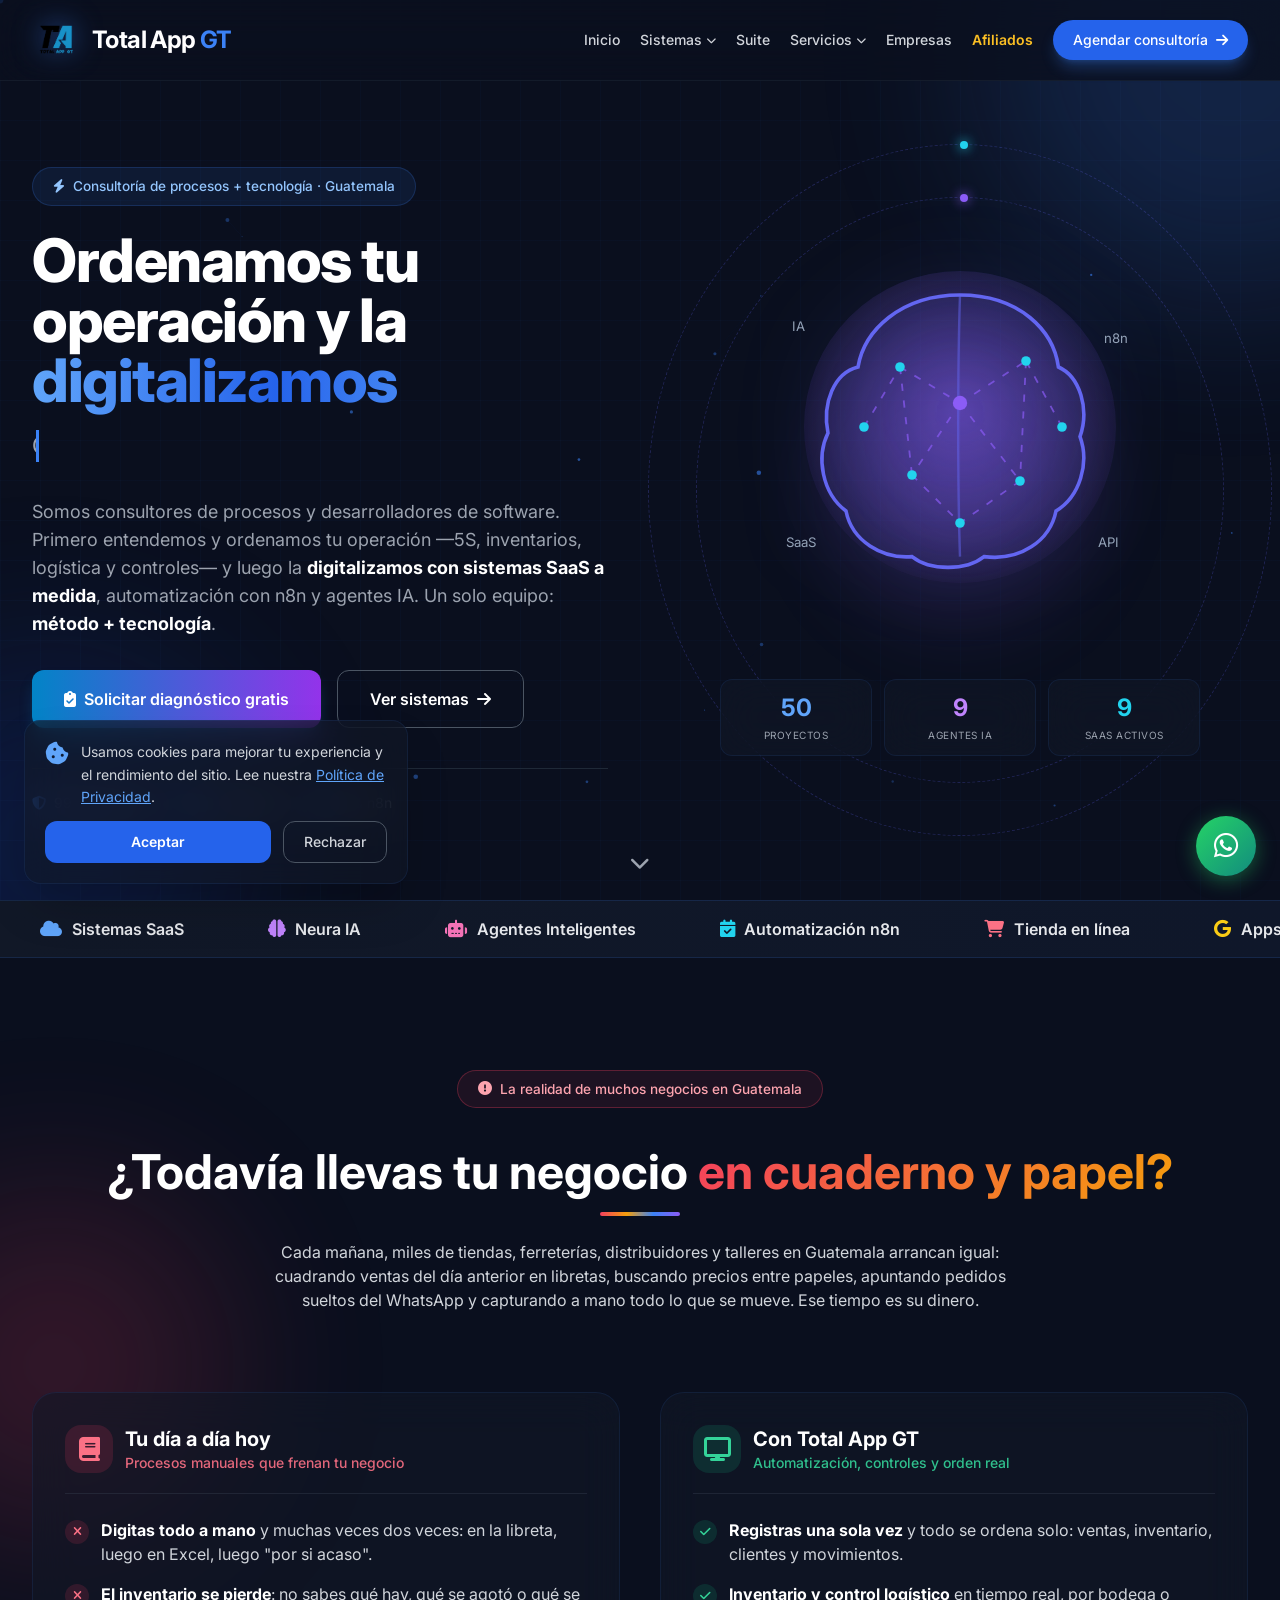
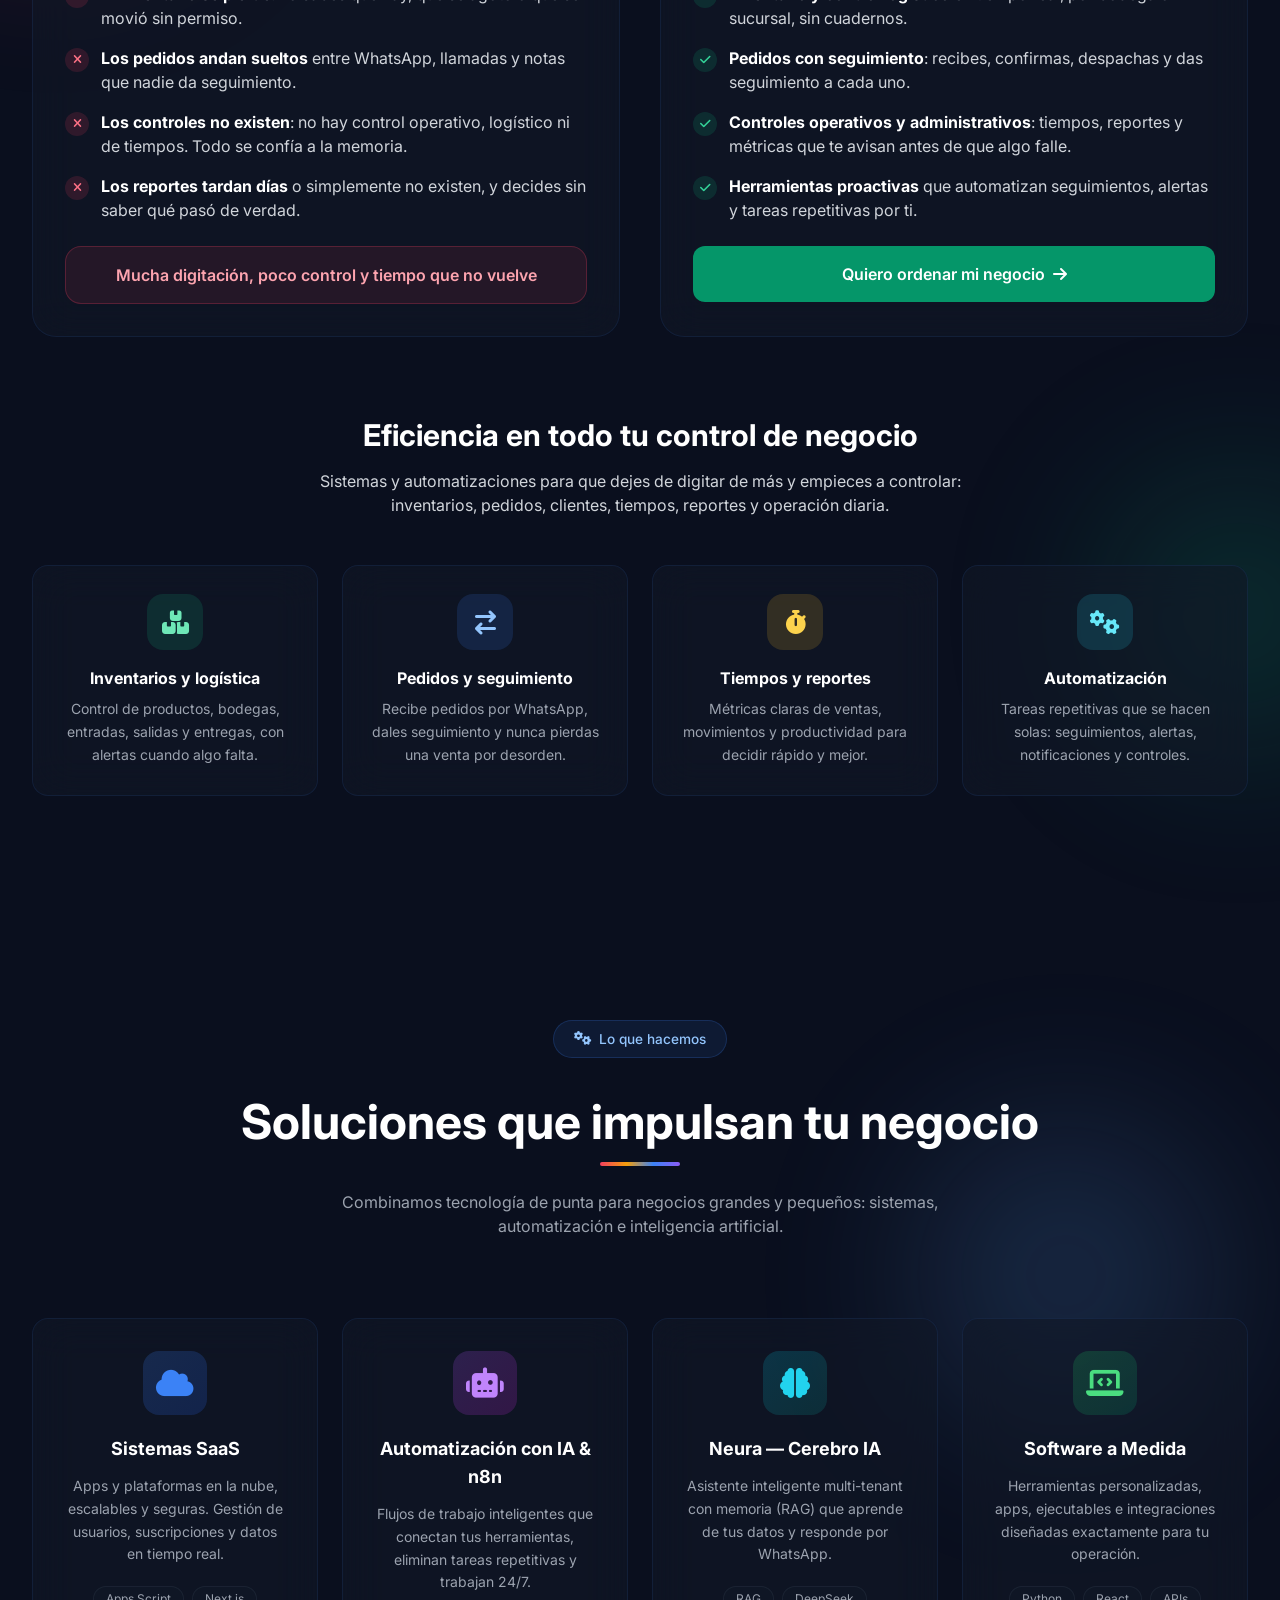
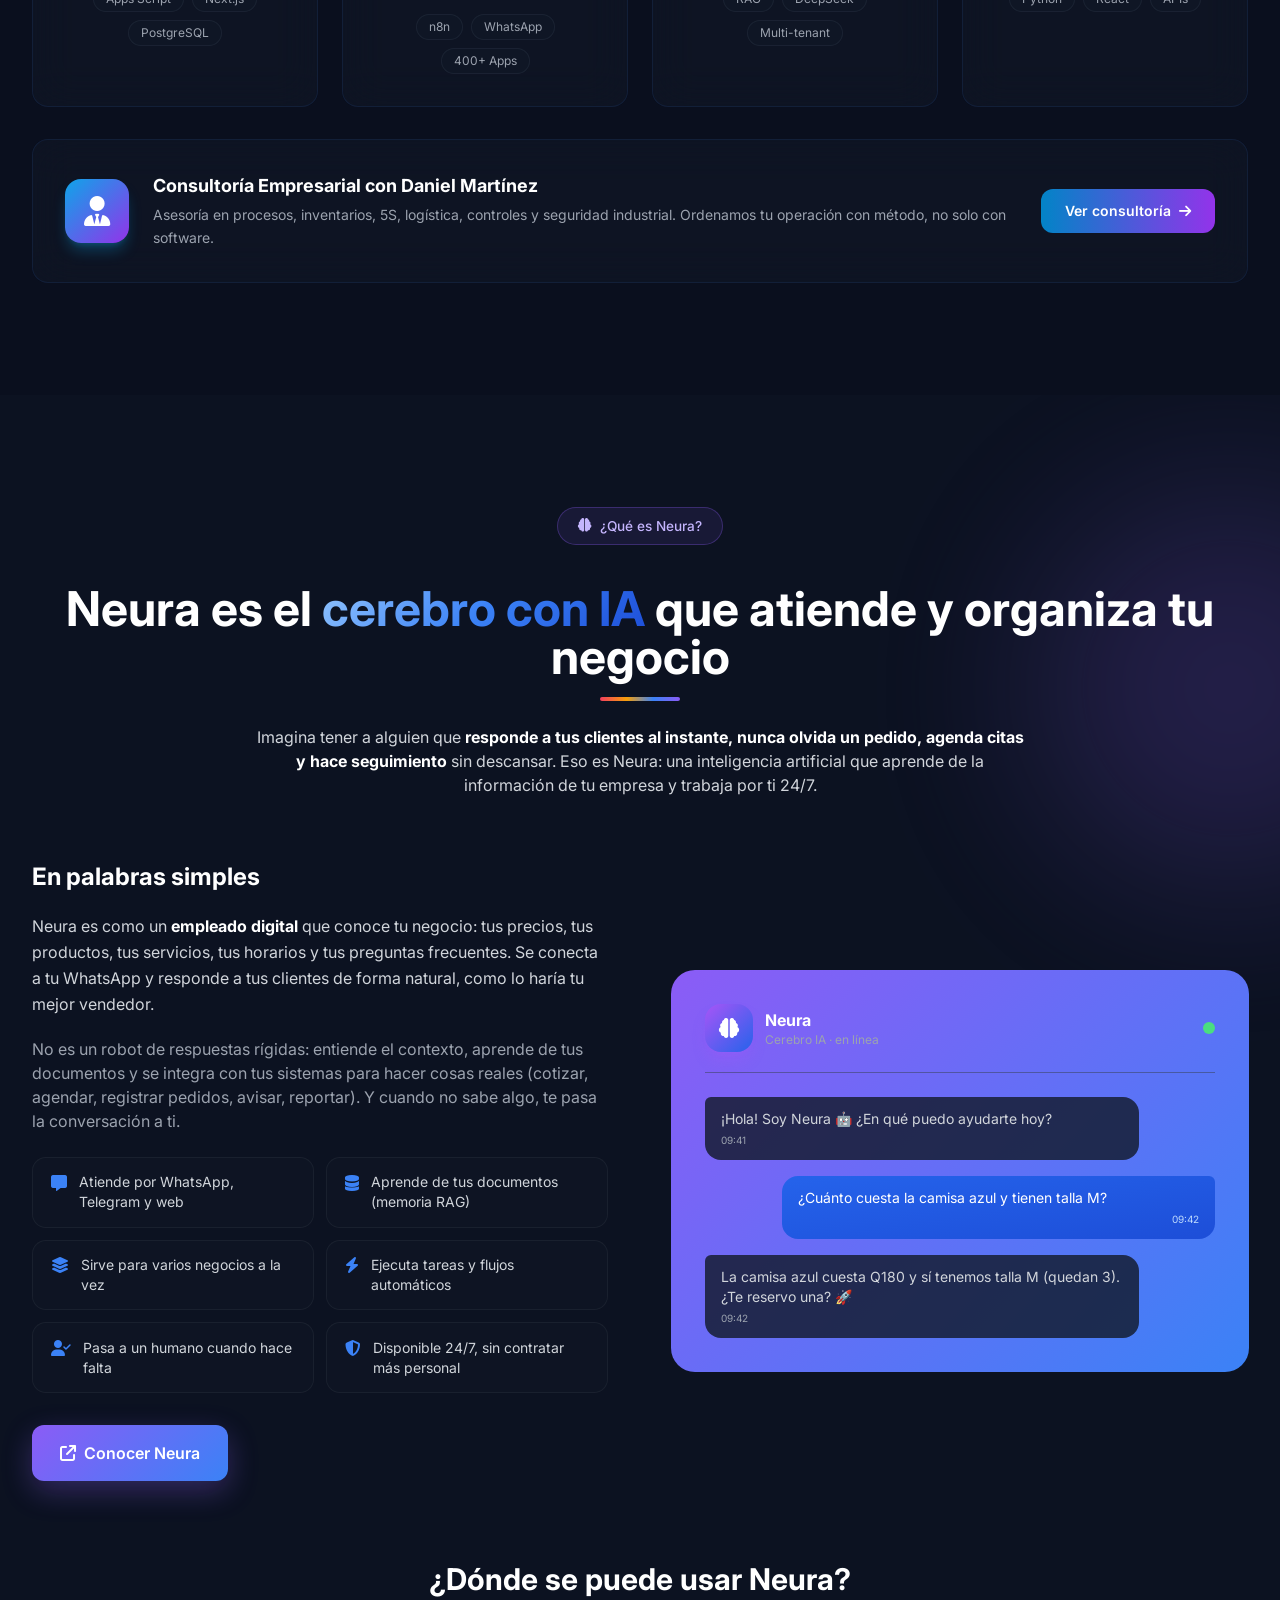
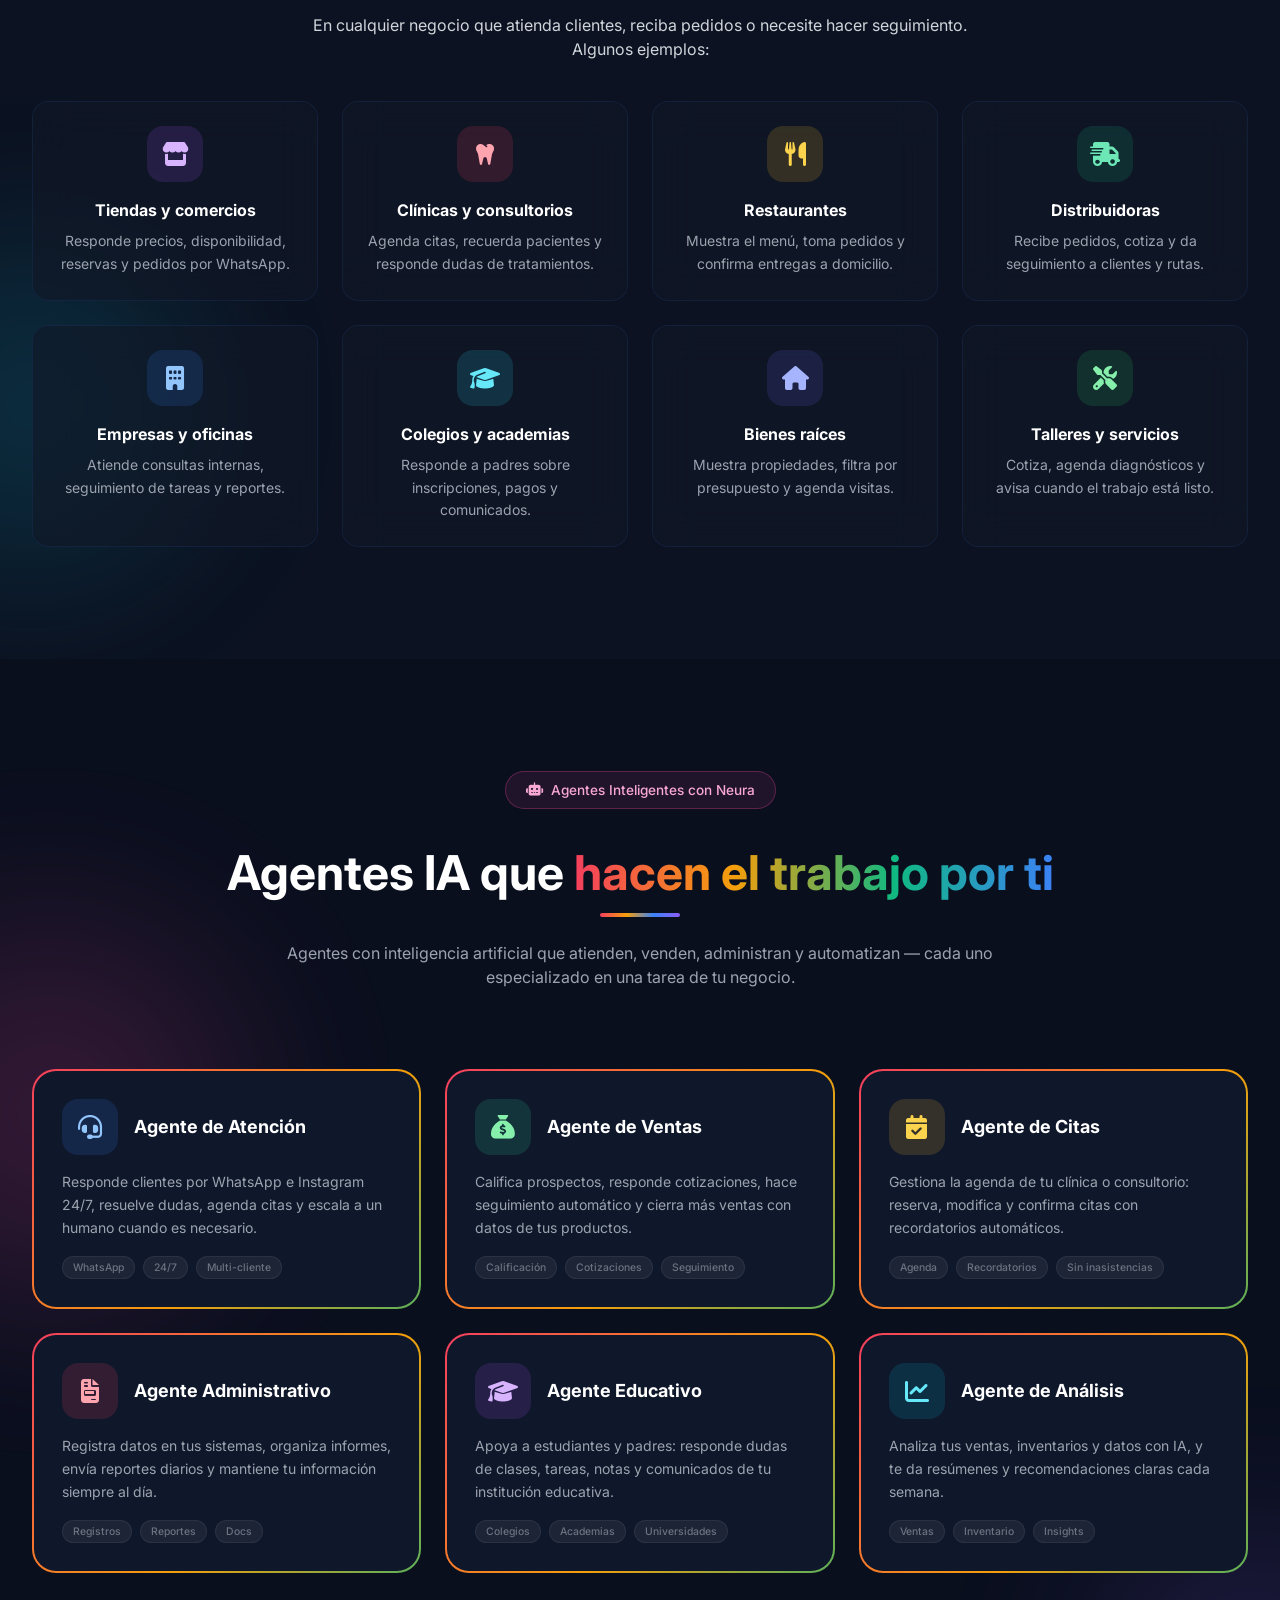
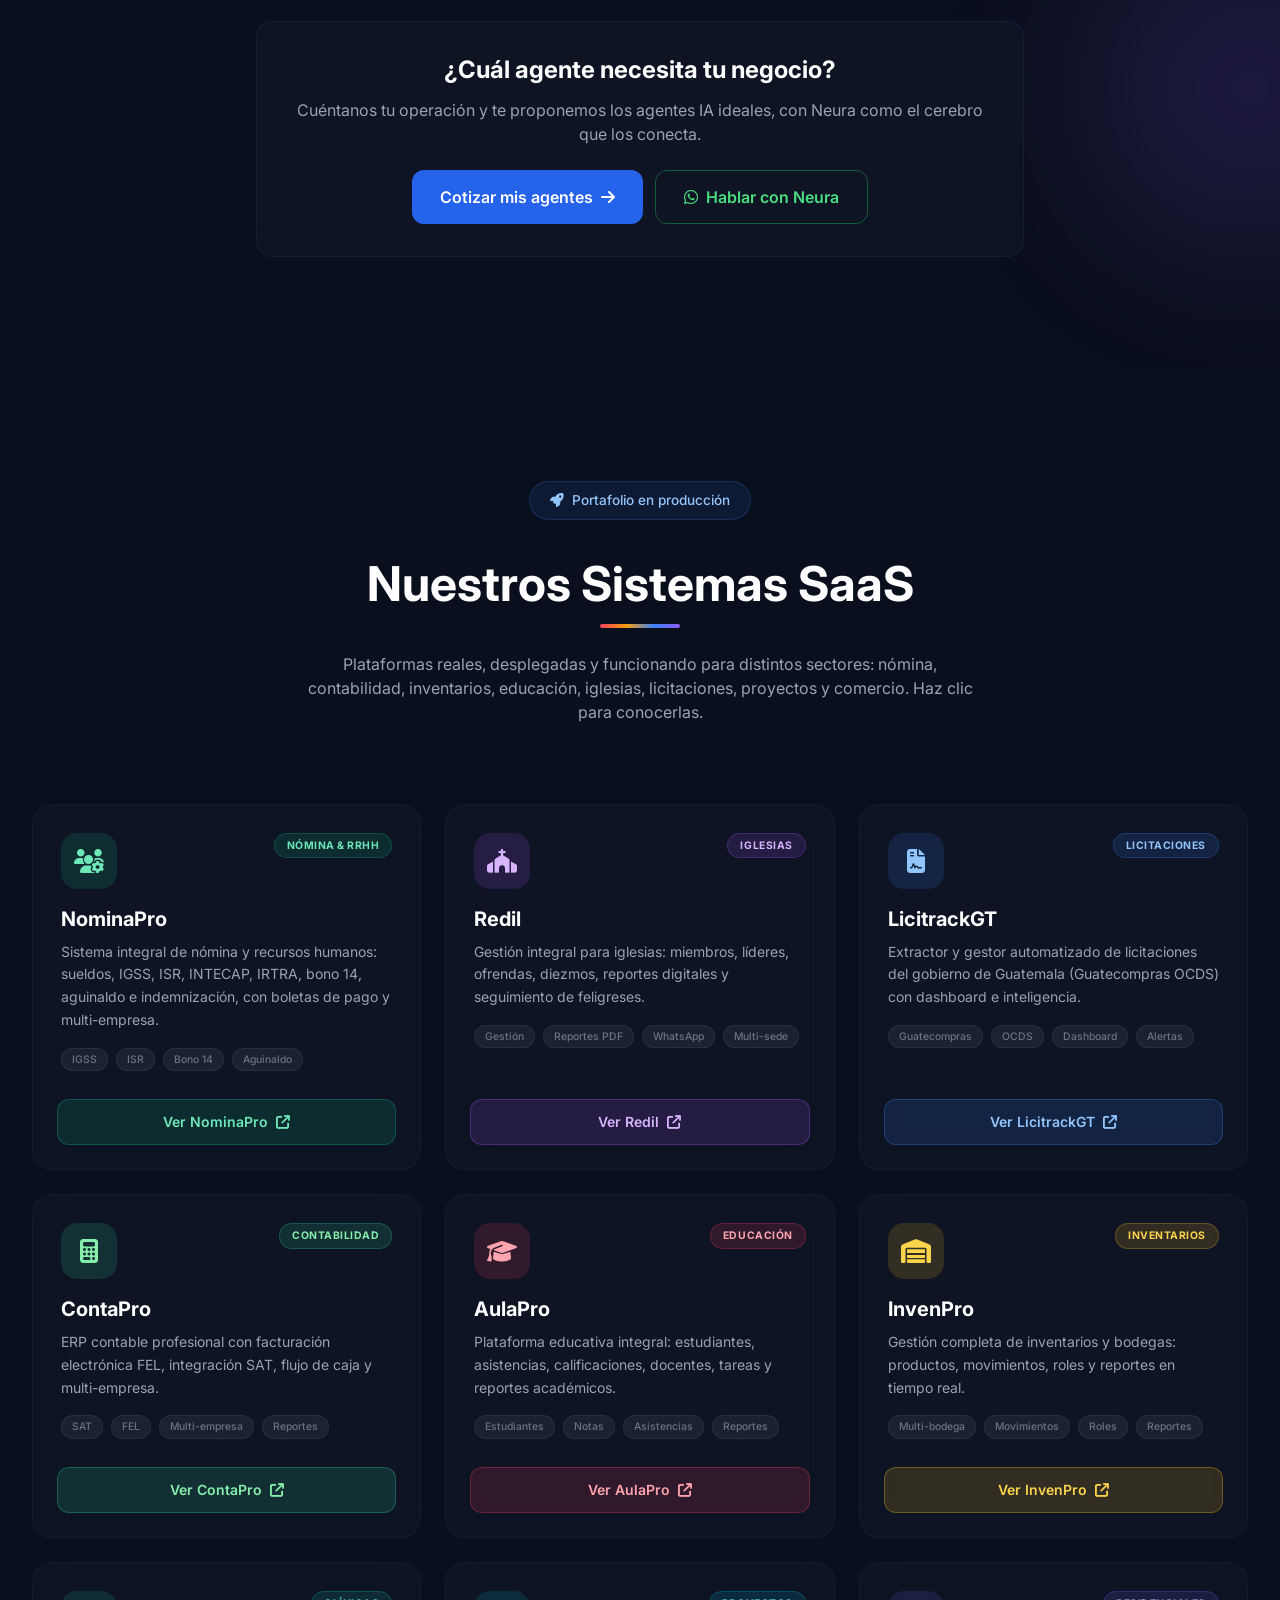
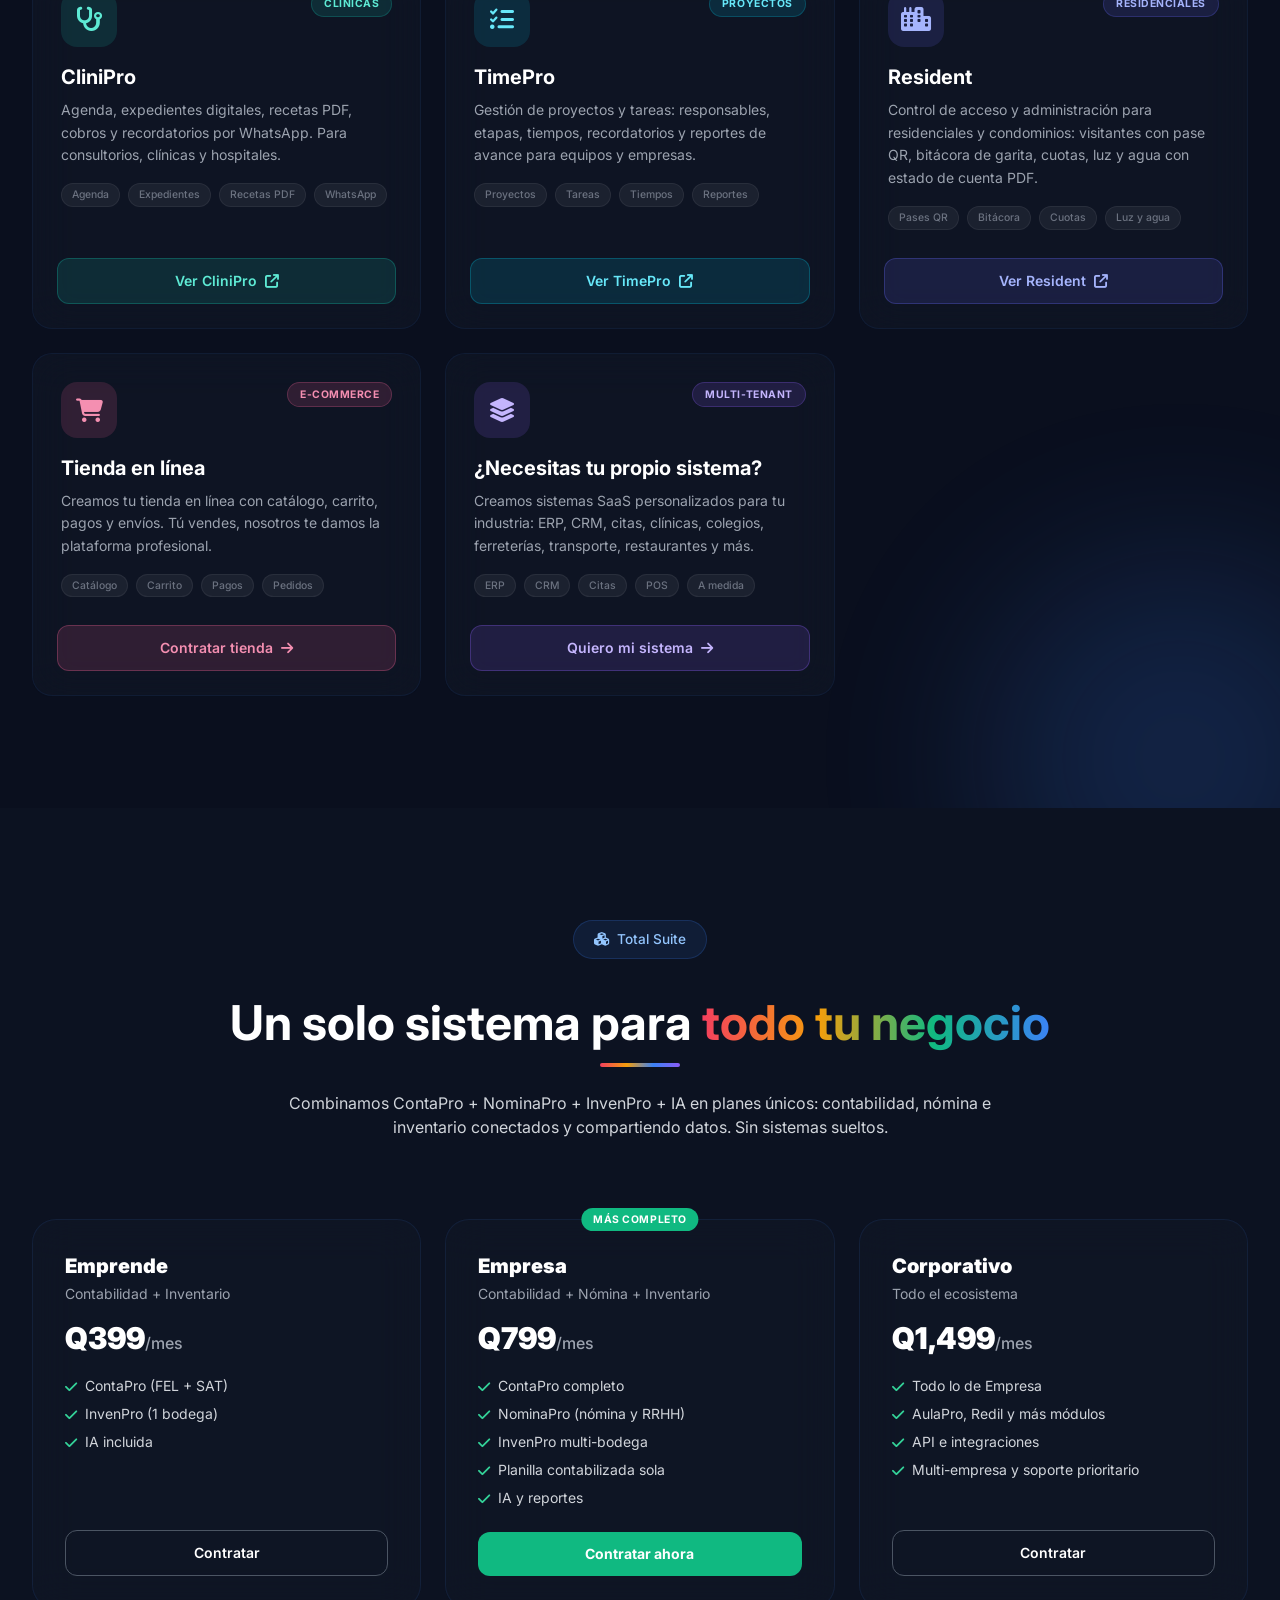
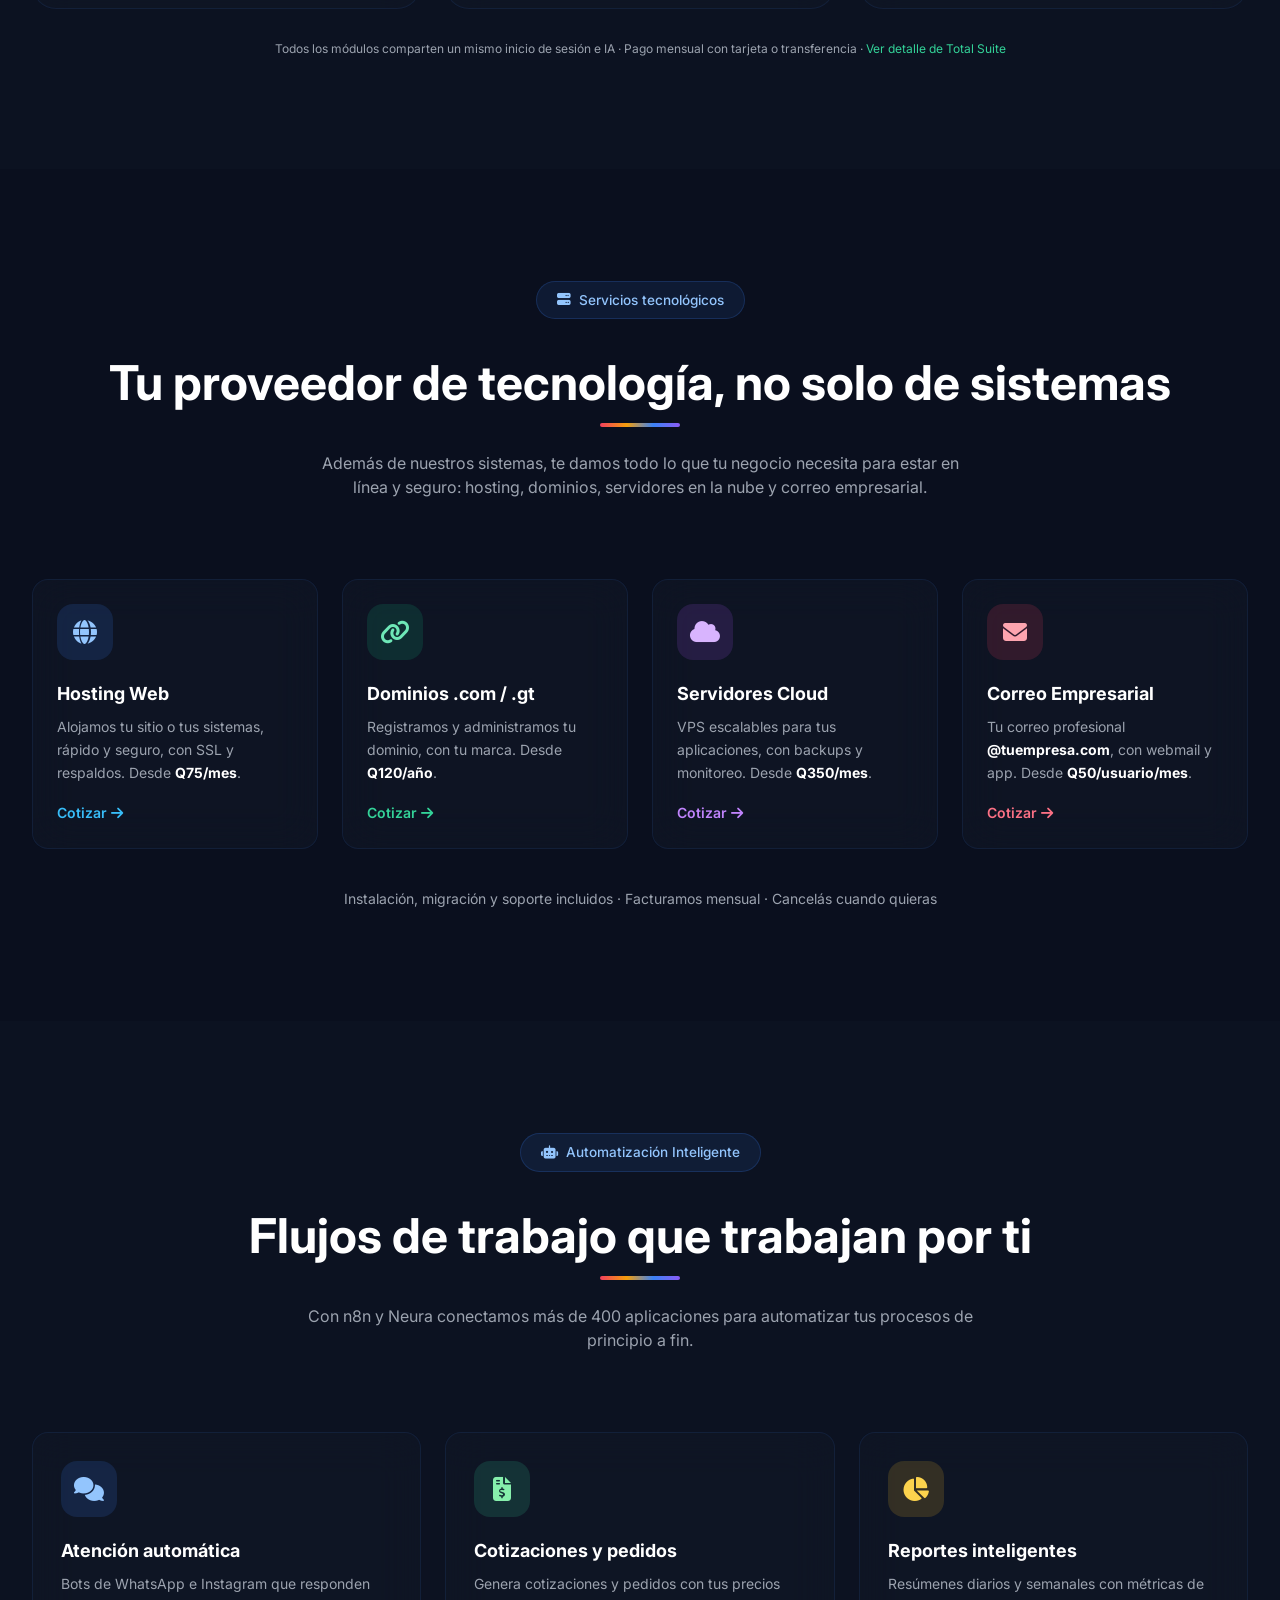
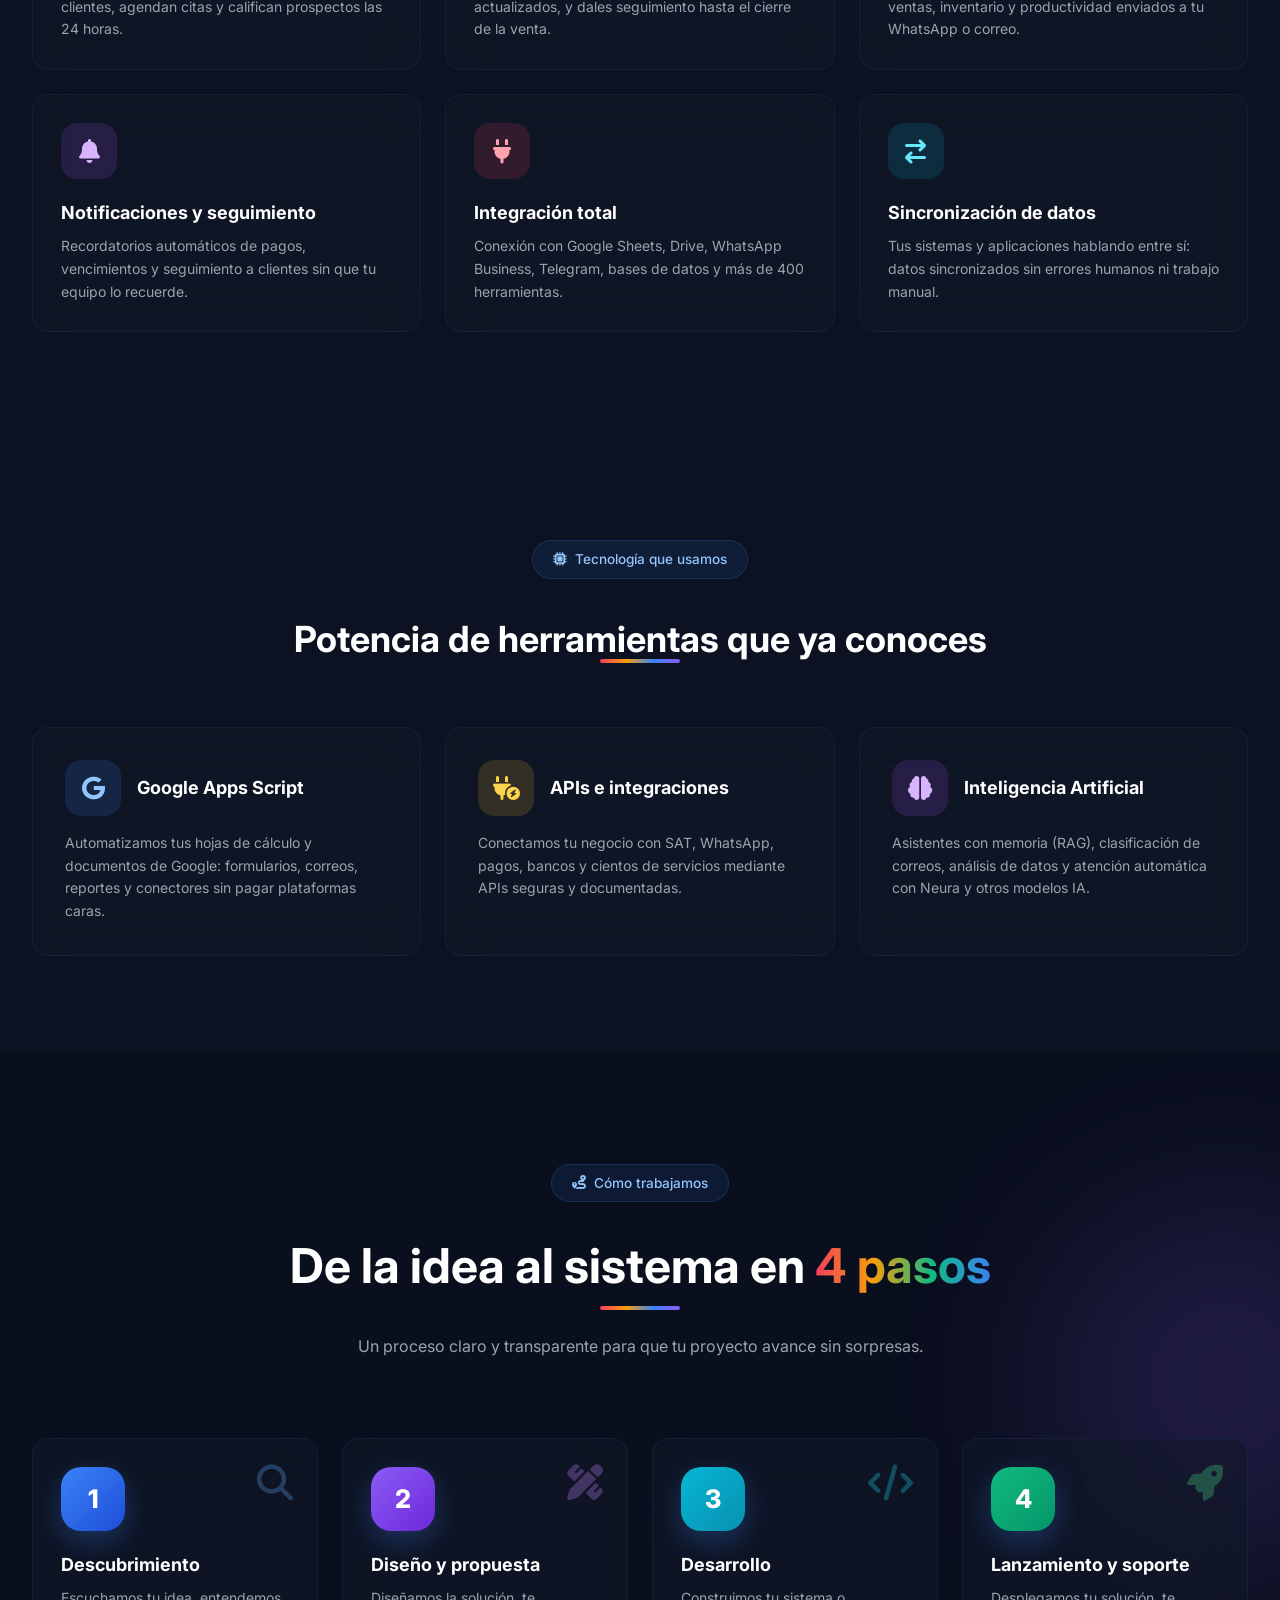
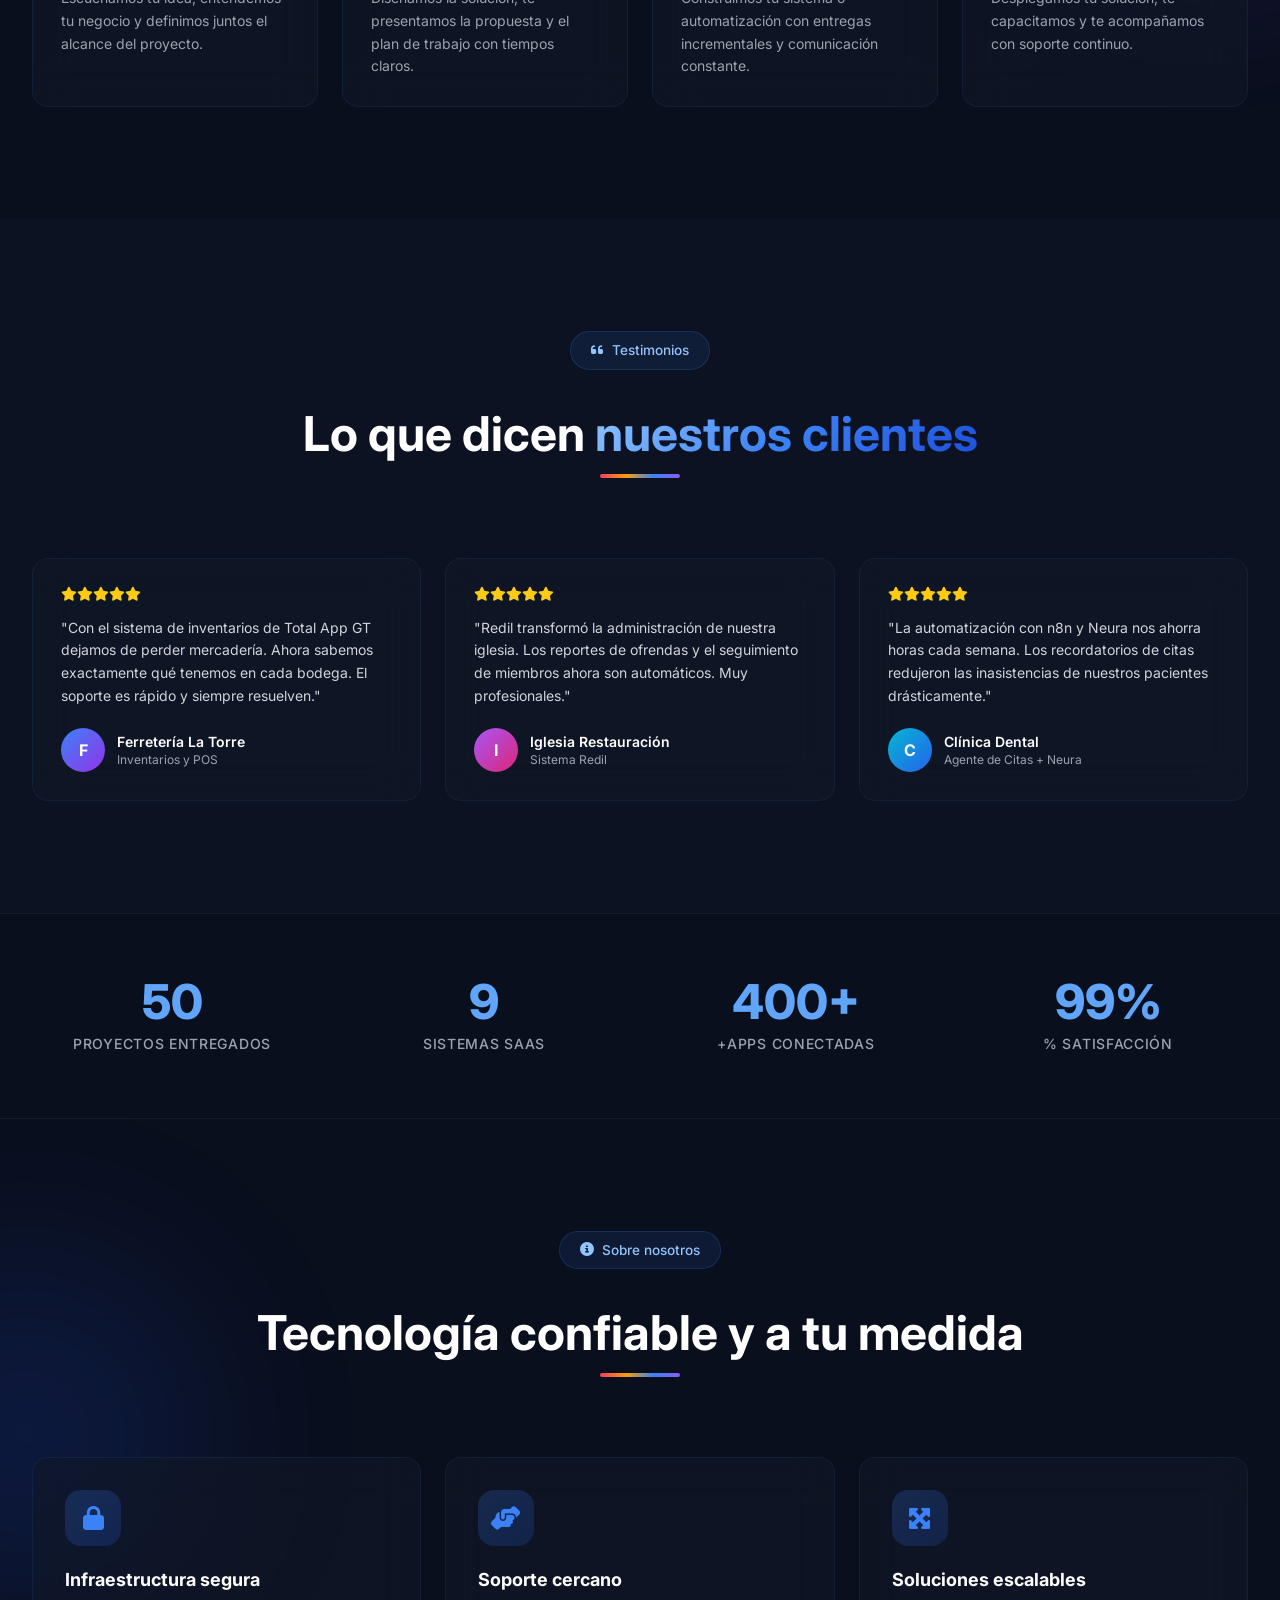
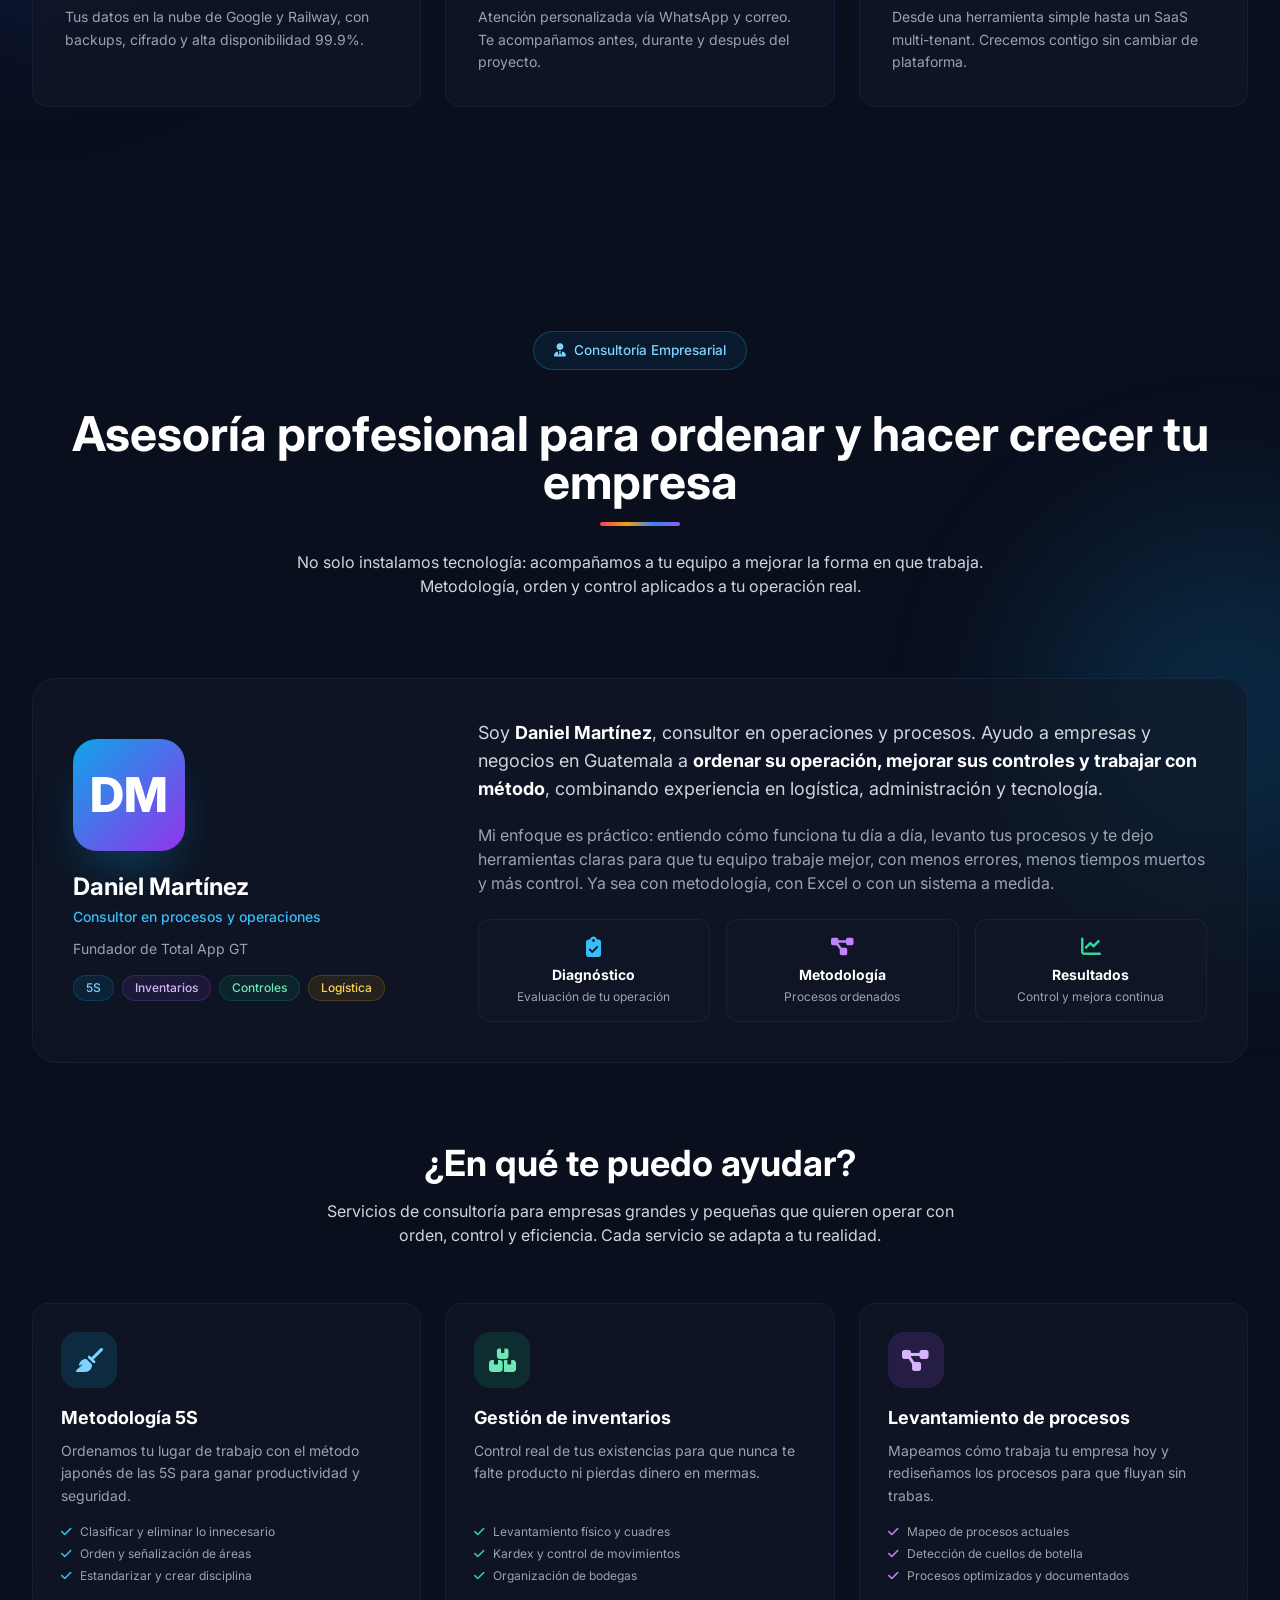
==== commit de113361: "Rediseño de landings Redil y CliniPro; menu unificado con Suite; auditoria de textos, iconos y SEO" ====
--- a/index.html
+++ b/index.html
@@ -40,9 +40,9 @@
     <link rel="preconnect" href="https://fonts.googleapis.com">
     <link rel="preconnect" href="https://fonts.gstatic.com" crossorigin>
     <link rel="preconnect" href="https://cdnjs.cloudflare.com">
-    <link rel="preload" href="tailwind-compiled.css?v=6" as="style">
-
-    <link rel="stylesheet" href="tailwind-compiled.css?v=6">
+    <link rel="preload" href="tailwind-compiled.css?v=7" as="style">
+
+    <link rel="stylesheet" href="tailwind-compiled.css?v=7">
     <link href="https://fonts.googleapis.com/css2?family=Inter:wght@300;400;500;600;700;800;900&display=swap" rel="stylesheet">
     <link rel="stylesheet" href="https://cdnjs.cloudflare.com/ajax/libs/font-awesome/6.4.0/css/all.min.css" media="print" onload="this.media='all'">
     <noscript><link rel="stylesheet" href="https://cdnjs.cloudflare.com/ajax/libs/font-awesome/6.4.0/css/all.min.css"></noscript>
@@ -319,23 +319,35 @@
                      onerror="this.outerHTML='<div class=\'w-12 h-12 rounded-xl bg-gradient-to-br from-brand-500 to-blue-700 flex items-center justify-center shadow-lg shadow-brand-500/30\'><i class=\'fa-solid fa-code text-white text-2xl\'></i></div>'">
                 <span class="font-bold text-xl sm:text-2xl tracking-tight text-white whitespace-nowrap">Total App <span class="text-brand-500">GT</span></span>
             </a>
-            <div class="hidden lg:flex items-center gap-6">
+            <div class="hidden lg:flex items-center gap-5">
                 <a href="#inicio" class="nav-link text-sm font-medium text-gray-300">Inicio</a>
-                <a href="#consultoria" class="nav-link text-sm font-medium text-gray-300">Consultoría</a>
                 <div class="relative dropdown">
                     <button class="nav-link text-sm font-medium text-gray-300 flex items-center gap-1" aria-haspopup="true">Sistemas <i class="fa-solid fa-chevron-down text-[10px]"></i></button>
+                    <div class="dropdown-menu absolute left-0 top-full pt-3 w-64">
+                        <div class="glass rounded-xl p-2 border border-gray-700/50 shadow-2xl">
+                            <p class="px-3 pt-2 pb-1 text-[10px] font-bold text-gray-500 uppercase tracking-widest">Plataformas</p>
+                            <a href="contapro.html" class="block px-3 py-2 rounded-lg text-sm text-gray-300 hover:bg-gray-800 hover:text-white transition-colors"><i class="fa-solid fa-calculator text-emerald-400 mr-2"></i>ContaPro</a>
+                            <a href="nominapro.html" class="block px-3 py-2 rounded-lg text-sm text-gray-300 hover:bg-gray-800 hover:text-white transition-colors"><i class="fa-solid fa-users-gear text-blue-400 mr-2"></i>NominaPro</a>
+                            <a href="invenpro.html" class="block px-3 py-2 rounded-lg text-sm text-gray-300 hover:bg-gray-800 hover:text-white transition-colors"><i class="fa-solid fa-warehouse text-amber-400 mr-2"></i>InvenPro</a>
+                            <a href="aulapro.html" class="block px-3 py-2 rounded-lg text-sm text-gray-300 hover:bg-gray-800 hover:text-white transition-colors"><i class="fa-solid fa-graduation-cap text-rose-400 mr-2"></i>AulaPro</a>
+                            <a href="clinipro.html" class="block px-3 py-2 rounded-lg text-sm text-gray-300 hover:bg-gray-800 hover:text-white transition-colors"><i class="fa-solid fa-stethoscope text-teal-400 mr-2"></i>CliniPro</a>
+                            <a href="redil.html" class="block px-3 py-2 rounded-lg text-sm text-gray-300 hover:bg-gray-800 hover:text-white transition-colors"><i class="fa-solid fa-church text-purple-400 mr-2"></i>Redil</a>
+                            <a href="resident.html" class="block px-3 py-2 rounded-lg text-sm text-gray-300 hover:bg-gray-800 hover:text-white transition-colors"><i class="fa-solid fa-building-shield text-indigo-400 mr-2"></i>Resident</a>
+                            <a href="licitrackgt.html" class="block px-3 py-2 rounded-lg text-sm text-gray-300 hover:bg-gray-800 hover:text-white transition-colors"><i class="fa-solid fa-file-contract text-sky-400 mr-2"></i>LicitrackGT</a>
+                            <a href="timepro.html" class="block px-3 py-2 rounded-lg text-sm text-gray-300 hover:bg-gray-800 hover:text-white transition-colors"><i class="fa-solid fa-list-check text-cyan-400 mr-2"></i>TimePro</a>
+                        </div>
+                    </div>
+                </div>
+                <a href="#total-suite" class="nav-link text-sm font-medium text-gray-300">Suite</a>
+                <div class="relative dropdown">
+                    <button class="nav-link text-sm font-medium text-gray-300 flex items-center gap-1" aria-haspopup="true">Servicios <i class="fa-solid fa-chevron-down text-[10px]"></i></button>
                     <div class="dropdown-menu absolute left-0 top-full pt-3 w-56">
                         <div class="glass rounded-xl p-2 border border-gray-700/50 shadow-2xl">
-                            <a href="redil.html" class="block px-3 py-2 rounded-lg text-sm text-gray-300 hover:bg-gray-800 hover:text-white transition-colors"><i class="fa-solid fa-church text-purple-400 mr-2"></i>Redil</a>
-                            <a href="contapro.html" class="block px-3 py-2 rounded-lg text-sm text-gray-300 hover:bg-gray-800 hover:text-white transition-colors"><i class="fa-solid fa-calculator text-emerald-400 mr-2"></i>ContaPro</a>
-                            <a href="aulapro.html" class="block px-3 py-2 rounded-lg text-sm text-gray-300 hover:bg-gray-800 hover:text-white transition-colors"><i class="fa-solid fa-graduation-cap text-amber-400 mr-2"></i>AulaPro</a>
-                            <a href="invenpro.html" class="block px-3 py-2 rounded-lg text-sm text-gray-300 hover:bg-gray-800 hover:text-white transition-colors"><i class="fa-solid fa-boxes-stacked text-green-400 mr-2"></i>InvenPro</a>
-                            <a href="licitrackgt.html" class="block px-3 py-2 rounded-lg text-sm text-gray-300 hover:bg-gray-800 hover:text-white transition-colors"><i class="fa-solid fa-file-contract text-sky-400 mr-2"></i>LicitrackGT</a>
-                            <a href="clinipro.html" class="block px-3 py-2 rounded-lg text-sm text-gray-300 hover:bg-gray-800 hover:text-white transition-colors"><i class="fa-solid fa-tooth text-teal-400 mr-2"></i>CliniPro</a>
-                            <a href="nominapro.html" class="block px-3 py-2 rounded-lg text-sm text-gray-300 hover:bg-gray-800 hover:text-white transition-colors"><i class="fa-solid fa-users-gear text-blue-400 mr-2"></i>NominaPro</a>
-                            <a href="resident.html" class="block px-3 py-2 rounded-lg text-sm text-gray-300 hover:bg-gray-800 hover:text-white transition-colors"><i class="fa-solid fa-building-shield text-indigo-400 mr-2"></i>Resident</a>
-                            <a href="timepro.html" class="block px-3 py-2 rounded-lg text-sm text-gray-300 hover:bg-gray-800 hover:text-white transition-colors"><i class="fa-solid fa-list-check text-cyan-400 mr-2"></i>TimePro</a>
-                            <a href="#total-suite" class="block px-3 py-2 rounded-lg text-sm text-gray-300 hover:bg-gray-800 hover:text-white transition-colors"><i class="fa-solid fa-cubes text-emerald-400 mr-2"></i>Total Suite</a>
+                            <a href="#web" class="block px-3 py-2 rounded-lg text-sm text-gray-300 hover:bg-gray-800 hover:text-white transition-colors"><i class="fa-solid fa-globe text-sky-400 mr-2"></i>Páginas web</a>
+                            <a href="#servicios-tec" class="block px-3 py-2 rounded-lg text-sm text-gray-300 hover:bg-gray-800 hover:text-white transition-colors"><i class="fa-solid fa-server text-blue-400 mr-2"></i>Hosting y dominios</a>
+                            <a href="#automatizaciones" class="block px-3 py-2 rounded-lg text-sm text-gray-300 hover:bg-gray-800 hover:text-white transition-colors"><i class="fa-solid fa-diagram-project text-emerald-400 mr-2"></i>Automatización</a>
+                            <a href="#agentes" class="block px-3 py-2 rounded-lg text-sm text-gray-300 hover:bg-gray-800 hover:text-white transition-colors"><i class="fa-solid fa-robot text-purple-400 mr-2"></i>Agentes IA</a>
+                            <a href="#consultoria" class="block px-3 py-2 rounded-lg text-sm text-gray-300 hover:bg-gray-800 hover:text-white transition-colors"><i class="fa-solid fa-briefcase text-amber-400 mr-2"></i>Consultoría</a>
                         </div>
                     </div>
                 </div>
@@ -349,23 +361,24 @@
     <div id="mobile-menu" class="hidden lg:hidden bg-dark-800/95 backdrop-blur-xl border-b border-gray-700">
         <div class="px-4 pt-2 pb-6 space-y-1">
             <a href="#inicio" class="block px-3 py-2 text-base font-medium text-gray-300 hover:text-white hover:bg-gray-800 rounded-md">Inicio</a>
-            <a href="#consultoria" class="block px-3 py-2 text-base font-medium text-gray-300 hover:text-white hover:bg-gray-800 rounded-md">Consultoría</a>
             <p class="px-3 pt-3 pb-1 text-xs font-semibold text-gray-500 uppercase tracking-wider">Sistemas</p>
+            <a href="contapro.html" class="block px-3 py-2 text-base font-medium text-gray-300 hover:text-white hover:bg-gray-800 rounded-md">ContaPro</a>
+            <a href="nominapro.html" class="block px-3 py-2 text-base font-medium text-gray-300 hover:text-white hover:bg-gray-800 rounded-md">NominaPro</a>
+            <a href="invenpro.html" class="block px-3 py-2 text-base font-medium text-gray-300 hover:text-white hover:bg-gray-800 rounded-md">InvenPro</a>
+            <a href="aulapro.html" class="block px-3 py-2 text-base font-medium text-gray-300 hover:text-white hover:bg-gray-800 rounded-md">AulaPro</a>
+            <a href="clinipro.html" class="block px-3 py-2 text-base font-medium text-gray-300 hover:text-white hover:bg-gray-800 rounded-md">CliniPro</a>
             <a href="redil.html" class="block px-3 py-2 text-base font-medium text-gray-300 hover:text-white hover:bg-gray-800 rounded-md">Redil</a>
-            <a href="contapro.html" class="block px-3 py-2 text-base font-medium text-gray-300 hover:text-white hover:bg-gray-800 rounded-md">ContaPro</a>
-            <a href="aulapro.html" class="block px-3 py-2 text-base font-medium text-gray-300 hover:text-white hover:bg-gray-800 rounded-md">AulaPro</a>
-            <a href="invenpro.html" class="block px-3 py-2 text-base font-medium text-gray-300 hover:text-white hover:bg-gray-800 rounded-md">InvenPro</a>
+            <a href="resident.html" class="block px-3 py-2 text-base font-medium text-gray-300 hover:text-white hover:bg-gray-800 rounded-md">Resident</a>
             <a href="licitrackgt.html" class="block px-3 py-2 text-base font-medium text-gray-300 hover:text-white hover:bg-gray-800 rounded-md">LicitrackGT</a>
-            <a href="clinipro.html" class="block px-3 py-2 text-base font-medium text-gray-300 hover:text-white hover:bg-gray-800 rounded-md">CliniPro</a>
-            <a href="nominapro.html" class="block px-3 py-2 text-base font-medium text-gray-300 hover:text-white hover:bg-gray-800 rounded-md">NominaPro</a>
-            <a href="resident.html" class="block px-3 py-2 text-base font-medium text-gray-300 hover:text-white hover:bg-gray-800 rounded-md">Resident</a>
             <a href="timepro.html" class="block px-3 py-2 text-base font-medium text-gray-300 hover:text-white hover:bg-gray-800 rounded-md">TimePro</a>
-            <p class="px-3 pt-3 pb-1 text-xs font-semibold text-gray-500 uppercase tracking-wider">Más</p>
-            <a href="#empresas" class="block px-3 py-2 text-base font-medium text-gray-300 hover:text-white hover:bg-gray-800 rounded-md">Empresas</a>
-            <a href="#total-suite" class="block px-3 py-2 text-base font-medium text-gray-300 hover:text-white hover:bg-gray-800 rounded-md">Total Suite</a>
+            <a href="#total-suite" class="block px-3 py-2 text-base font-semibold text-emerald-300 hover:text-white hover:bg-gray-800 rounded-md">Suite</a>
+            <p class="px-3 pt-3 pb-1 text-xs font-semibold text-gray-500 uppercase tracking-wider">Servicios</p>
             <a href="#web" class="block px-3 py-2 text-base font-medium text-gray-300 hover:text-white hover:bg-gray-800 rounded-md">Páginas web</a>
+            <a href="#servicios-tec" class="block px-3 py-2 text-base font-medium text-gray-300 hover:text-white hover:bg-gray-800 rounded-md">Hosting y dominios</a>
             <a href="#automatizaciones" class="block px-3 py-2 text-base font-medium text-gray-300 hover:text-white hover:bg-gray-800 rounded-md">Automatización</a>
             <a href="#agentes" class="block px-3 py-2 text-base font-medium text-gray-300 hover:text-white hover:bg-gray-800 rounded-md">Agentes IA</a>
+            <a href="#consultoria" class="block px-3 py-2 text-base font-medium text-gray-300 hover:text-white hover:bg-gray-800 rounded-md">Consultoría</a>
+            <a href="#empresas" class="block px-3 py-2 text-base font-medium text-gray-300 hover:text-white hover:bg-gray-800 rounded-md">Empresas</a>
             <a href="afiliados.html" class="block px-3 py-2 text-base font-semibold text-amber-400 hover:text-white hover:bg-gray-800 rounded-md">Afiliados</a>
             <a href="#contacto" class="block px-3 py-2 mt-4 text-center rounded-md bg-brand-600 text-white font-medium">Agendar consultoría</a>
         </div>
@@ -842,7 +855,7 @@
     <div class="max-w-7xl mx-auto px-4 sm:px-6 lg:px-8 relative z-10">
         <div class="text-center mb-14 sm:mb-20 reveal">
             <span class="badge-soft mb-6" style="border-color:rgba(236,72,153,.3);color:#f9a8d4;background:rgba(236,72,153,.1)">
-                <i class="fa-solid fa-user-robot"></i> Agentes Inteligentes con Neura
+                <i class="fa-solid fa-robot"></i> Agentes Inteligentes con Neura
             </span>
             <h2 class="text-3xl sm:text-5xl font-bold text-white mt-4 mb-4">Agentes IA que <span class="gradient-text-multi">hacen el trabajo por ti</span></h2>
             <div class="gradient-bar"></div>
@@ -1280,7 +1293,7 @@
 
         <div class="grid sm:grid-cols-2 lg:grid-cols-3 gap-6">
             <div class="glass rounded-2xl p-6 sm:p-7 hover:-translate-y-2 transition-all duration-300 border border-gray-800/50 reveal">
-                <div class="w-14 h-14 rounded-2xl flex items-center justify-center text-2xl mb-5" style="background:rgba(59,130,246,.15);color:#93c5fd"><i class="fa-solid fa-message-dots"></i></div>
+                <div class="w-14 h-14 rounded-2xl flex items-center justify-center text-2xl mb-5" style="background:rgba(59,130,246,.15);color:#93c5fd"><i class="fa-solid fa-comments"></i></div>
                 <h3 class="text-lg font-bold text-white mb-2">Atención automática</h3>
                 <p class="text-gray-400 text-sm leading-relaxed">Bots de WhatsApp e Instagram que responden clientes, agendan citas y califican prospectos las 24 horas.</p>
             </div>
@@ -1468,7 +1481,7 @@
                 <p class="text-gray-400 text-sm leading-relaxed">Atención personalizada vía WhatsApp y correo. Te acompañamos antes, durante y después del proyecto.</p>
             </div>
             <div class="glass rounded-2xl p-6 sm:p-8 hover:-translate-y-2 hover:border-brand-500/30 transition-all duration-300 border border-gray-800/50 reveal">
-                <div class="w-14 h-14 rounded-2xl bg-gradient-to-br from-brand-500/20 to-blue-600/20 flex items-center justify-center mb-5"><i class="fa-solid fa-expand-arrows text-2xl text-brand-500"></i></div>
+                <div class="w-14 h-14 rounded-2xl bg-gradient-to-br from-brand-500/20 to-blue-600/20 flex items-center justify-center mb-5"><i class="fa-solid fa-maximize text-2xl text-brand-500"></i></div>
                 <h3 class="text-lg font-bold text-white mb-3">Soluciones escalables</h3>
                 <p class="text-gray-400 text-sm leading-relaxed">Desde una herramienta simple hasta un SaaS multi-tenant. Crecemos contigo sin cambiar de plataforma.</p>
             </div>
@@ -1863,20 +1876,20 @@
     <div class="max-w-7xl mx-auto px-4 sm:px-6 lg:px-8 relative z-10">
         <div class="text-center mb-14 sm:mb-20 reveal">
             <span class="badge-soft mb-6" style="border-color:rgba(14,165,233,.3);color:#7dd3fc;background:rgba(14,165,233,.08)"><i class="fa-solid fa-handshake"></i> Trabajemos B2B</span>
-            <h2 class="text-3xl sm:text-5xl font-bold text-white mt-4 mb-4 leading-tight">Tecnolog\u00eda para <span class="gradient-text">tu empresa</span></h2>
+            <h2 class="text-3xl sm:text-5xl font-bold text-white mt-4 mb-4 leading-tight">Tecnología para <span class="gradient-text">tu empresa</span></h2>
             <div class="gradient-bar"></div>
-            <p class="text-gray-300 max-w-3xl mx-auto mt-6 text-sm sm:text-base leading-relaxed">Si tienes una empresa, distribuidora, consultora o grupo de negocios, podemos ser tu aliado tecnol\u00f3gico: desarrollamos, integramos y automatizamos lo que tu operaci\u00f3n necesita. T\u00fa te enfocas en crecer; nosotros en la tecnolog\u00eda.</p>
+            <p class="text-gray-300 max-w-3xl mx-auto mt-6 text-sm sm:text-base leading-relaxed">Si tienes una empresa, distribuidora, consultora o grupo de negocios, podemos ser tu aliado tecnológico: desarrollamos, integramos y automatizamos lo que tu operación necesita. Tú te enfocas en crecer; nosotros en la tecnología.</p>
         </div>
         <div class="grid sm:grid-cols-2 lg:grid-cols-4 gap-5 sm:gap-6 mb-12">
             <div class="glass rounded-2xl p-6 sm:p-7 hover:-translate-y-2 hover:border-sky-400/40 transition-all duration-300 border border-gray-800/50 reveal h-full">
                 <div class="w-14 h-14 rounded-2xl flex items-center justify-center text-2xl mb-4" style="background:rgba(14,165,233,.15);color:#7dd3fc"><i class="fa-solid fa-code"></i></div>
                 <h3 class="text-lg font-bold text-white mb-2">Software a medida</h3>
-                <p class="text-gray-400 text-sm leading-relaxed">Sistemas y herramientas construidas para la operaci\u00f3n de tu empresa, no plantillas gen\u00e9ricas.</p>
+                <p class="text-gray-400 text-sm leading-relaxed">Sistemas y herramientas construidas para la operación de tu empresa, no plantillas genéricas.</p>
             </div>
             <div class="glass rounded-2xl p-6 sm:p-7 hover:-translate-y-2 hover:border-emerald-400/40 transition-all duration-300 border border-gray-800/50 reveal h-full">
                 <div class="w-14 h-14 rounded-2xl flex items-center justify-center text-2xl mb-4" style="background:rgba(16,185,129,.15);color:#6ee7b7"><i class="fa-solid fa-plug-circle-bolt"></i></div>
                 <h3 class="text-lg font-bold text-white mb-2">Integraciones y APIs</h3>
-                <p class="text-gray-400 text-sm leading-relaxed">Conectamos tus sistemas actuales, bancos, pagos y plataformas para que todo hable entre s\u00ed.</p>
+                <p class="text-gray-400 text-sm leading-relaxed">Conectamos tus sistemas actuales, bancos, pagos y plataformas para que todo hable entre sí.</p>
             </div>
             <div class="glass rounded-2xl p-6 sm:p-7 hover:-translate-y-2 hover:border-purple-400/40 transition-all duration-300 border border-gray-800/50 reveal h-full">
                 <div class="w-14 h-14 rounded-2xl flex items-center justify-center text-2xl mb-4" style="background:rgba(168,85,247,.15);color:#d8b4fe"><i class="fa-solid fa-tags"></i></div>
@@ -1890,10 +1903,10 @@
             </div>
         </div>
         <div class="glass rounded-3xl p-6 sm:p-10 border border-gray-800/50 reveal text-center">
-            <h3 class="text-2xl sm:text-3xl font-bold text-white mb-3">\u00bfListo para una alianza que haga crecer tu empresa?</h3>
-            <p class="text-gray-300 mb-8 max-w-2xl mx-auto">Agenda una reuni\u00f3n y te presentamos opciones de desarrollo, integraci\u00f3n o reventa seg\u00fan tu modelo de negocio.</p>
+            <h3 class="text-2xl sm:text-3xl font-bold text-white mb-3">¿Listo para una alianza que haga crecer tu empresa?</h3>
+            <p class="text-gray-300 mb-8 max-w-2xl mx-auto">Agenda una reunión y te presentamos opciones de desarrollo, integración o reventa según tu modelo de negocio.</p>
             <div class="flex flex-col sm:flex-row gap-4 justify-center">
-                <a href="https://wa.me/50258303182?text=Hola%2C%20quiero%20una%20alianza%20B2B%20con%20Total%20App%20GT" target="_blank" rel="noopener" class="px-8 py-4 rounded-xl bg-gradient-to-r from-sky-600 to-purple-600 hover:from-sky-500 hover:to-purple-500 text-white font-semibold transition-all btn-glow">Agendar reuni\u00f3n B2B</a>
+                <a href="https://wa.me/50258303182?text=Hola%2C%20quiero%20una%20alianza%20B2B%20con%20Total%20App%20GT" target="_blank" rel="noopener" class="px-8 py-4 rounded-xl bg-gradient-to-r from-sky-600 to-purple-600 hover:from-sky-500 hover:to-purple-500 text-white font-semibold transition-all btn-glow">Agendar reunión B2B</a>
                 <a href="#empresas" class="px-8 py-4 rounded-xl border border-gray-600 hover:border-sky-400 text-white font-semibold transition-all">Ver soluciones</a>
             </div>
         </div>
@@ -1988,7 +2001,7 @@
                          onerror="this.outerHTML='<div class=\'w-11 h-11 rounded-lg bg-gradient-to-br from-brand-500 to-blue-700 flex items-center justify-center shadow-lg shadow-brand-500/30\'><i class=\'fa-solid fa-code text-white text-lg\'></i></div>'">
                     <span class="font-bold text-xl text-white">Total App <span class="text-brand-500">GT</span></span>
                 </a>
-                <p class="text-gray-400 text-sm leading-relaxed">Sistemas SaaS, automatización inteligente con IA y software a medida para negocios de Guatemala y el mundo.</p>
+                <p class="text-gray-400 text-sm leading-relaxed">Sistemas SaaS, automatización con IA y software a medida para negocios de Guatemala y el mundo.</p>
                 <div class="flex space-x-3 mt-5">
                     <a href="https://facebook.com/totalappgt" target="_blank" rel="noopener" aria-label="Facebook de Total App GT" class="w-10 h-10 rounded-full bg-dark-800 flex items-center justify-center text-gray-400 hover:text-white hover:bg-[#1877F2] transition-all"><i class="fa-brands fa-facebook-f"></i></a>
                     <a href="https://wa.me/50258303182" target="_blank" rel="noopener" aria-label="WhatsApp de Total App GT" class="w-10 h-10 rounded-full bg-dark-800 flex items-center justify-center text-gray-400 hover:text-white hover:bg-[#25D366] transition-all"><i class="fa-brands fa-whatsapp"></i></a>
@@ -1998,33 +2011,37 @@
             <div>
                 <p class="text-white font-bold mb-4 text-sm uppercase tracking-wider">Sistemas</p>
                 <ul class="space-y-2.5 text-sm">
+                    <li><a href="contapro.html" class="text-gray-400 hover:text-brand-400 transition-colors">ContaPro</a></li>
                     <li><a href="nominapro.html" class="text-gray-400 hover:text-brand-400 transition-colors">NominaPro</a></li>
-                            <li><a href="redil.html" class="text-gray-400 hover:text-brand-400 transition-colors">Redil</a></li>
+                    <li><a href="invenpro.html" class="text-gray-400 hover:text-brand-400 transition-colors">InvenPro</a></li>
+                    <li><a href="aulapro.html" class="text-gray-400 hover:text-brand-400 transition-colors">AulaPro</a></li>
+                    <li><a href="clinipro.html" class="text-gray-400 hover:text-brand-400 transition-colors">CliniPro</a></li>
+                    <li><a href="redil.html" class="text-gray-400 hover:text-brand-400 transition-colors">Redil</a></li>
+                    <li><a href="resident.html" class="text-gray-400 hover:text-brand-400 transition-colors">Resident</a></li>
                     <li><a href="licitrackgt.html" class="text-gray-400 hover:text-brand-400 transition-colors">LicitrackGT</a></li>
-                    <li><a href="contapro.html" class="text-gray-400 hover:text-brand-400 transition-colors">ContaPro</a></li>
-                    <li><a href="aulapro.html" class="text-gray-400 hover:text-brand-400 transition-colors">AulaPro</a></li>
-                    <li><a href="invenpro.html" class="text-gray-400 hover:text-brand-400 transition-colors">InvenPro</a></li>
-                    <li><a href="#sistemas" class="text-gray-400 hover:text-brand-400 transition-colors">Tienda en línea</a></li>
+                    <li><a href="timepro.html" class="text-gray-400 hover:text-brand-400 transition-colors">TimePro</a></li>
+                    <li><a href="#total-suite" class="text-emerald-300 hover:text-emerald-200 transition-colors font-semibold">Total Suite</a></li>
                 </ul>
             </div>
             <div>
                 <p class="text-white font-bold mb-4 text-sm uppercase tracking-wider">Servicios</p>
                 <ul class="space-y-2.5 text-sm">
-                    <li><a href="#problema" class="text-gray-400 hover:text-brand-400 transition-colors">Digitalización y eficiencia</a></li>
-                    <li><a href="#servicios" class="text-gray-400 hover:text-brand-400 transition-colors">Sistemas SaaS</a></li>
-                    <li><a href="#automatizaciones" class="text-gray-400 hover:text-brand-400 transition-colors">Automatización con n8n</a></li>
+                    <li><a href="#web" class="text-gray-400 hover:text-brand-400 transition-colors">Páginas web</a></li>
+                    <li><a href="#servicios-tec" class="text-gray-400 hover:text-brand-400 transition-colors">Hosting y dominios</a></li>
+                    <li><a href="#automatizaciones" class="text-gray-400 hover:text-brand-400 transition-colors">Automatización</a></li>
                     <li><a href="#agentes" class="text-gray-400 hover:text-brand-400 transition-colors">Agentes IA</a></li>
-                    <li><a href="#neura" class="text-gray-400 hover:text-brand-400 transition-colors">Neura — Asistente IA</a></li>
-                    <li><a href="#consultoria" class="text-gray-400 hover:text-brand-400 transition-colors">Consultoría empresarial</a></li>
-                    <li><a href="#consultoria" class="text-gray-400 hover:text-brand-400 transition-colors">Metodología 5S</a></li>
+                    <li><a href="#consultoria" class="text-gray-400 hover:text-brand-400 transition-colors">Consultoría</a></li>
                     <li><a href="#servicios" class="text-gray-400 hover:text-brand-400 transition-colors">Software a medida</a></li>
                 </ul>
             </div>
             <div>
-                <p class="text-white font-bold mb-4 text-sm uppercase tracking-wider">Legal</p>
+                <p class="text-white font-bold mb-4 text-sm uppercase tracking-wider">Empresa</p>
                 <ul class="space-y-2.5 text-sm">
-                    <li><a href="terminos.html" class="text-gray-400 hover:text-brand-400 transition-colors"><i class="fa-solid fa-scale-balanced mr-1"></i> Términos y Condiciones</a></li>
-                    <li><a href="privacidad.html" class="text-gray-400 hover:text-brand-400 transition-colors"><i class="fa-solid fa-user-shield mr-1"></i> Política de Privacidad</a></li>
+                    <li><a href="#empresas" class="text-gray-400 hover:text-brand-400 transition-colors">Empresas B2B</a></li>
+                    <li><a href="afiliados.html" class="text-gray-400 hover:text-brand-400 transition-colors">Afiliados</a></li>
+                    <li><a href="#contacto" class="text-gray-400 hover:text-brand-400 transition-colors">Contacto</a></li>
+                    <li><a href="terminos.html" class="text-gray-400 hover:text-brand-400 transition-colors"><i class="fa-solid fa-scale-balanced mr-1"></i> Términos</a></li>
+                    <li><a href="privacidad.html" class="text-gray-400 hover:text-brand-400 transition-colors"><i class="fa-solid fa-user-shield mr-1"></i> Privacidad</a></li>
                 </ul>
             </div>
         </div>
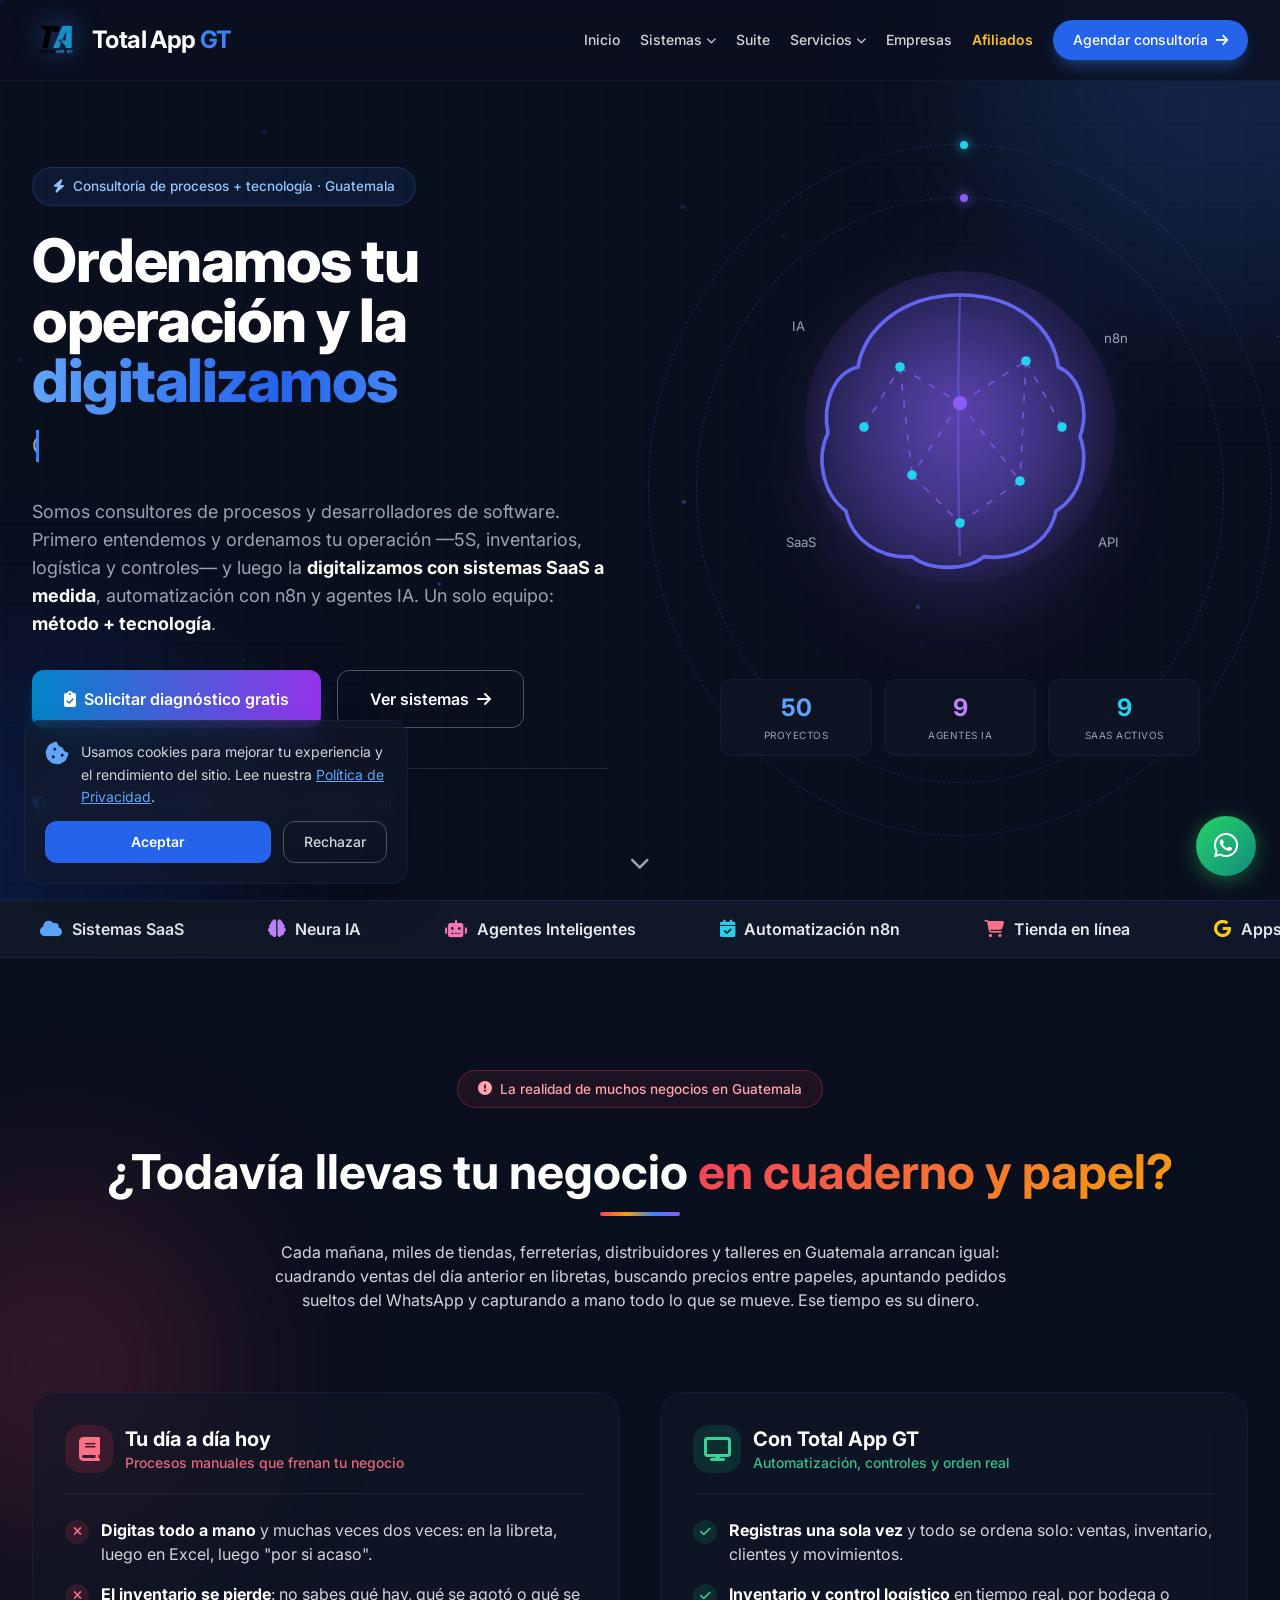
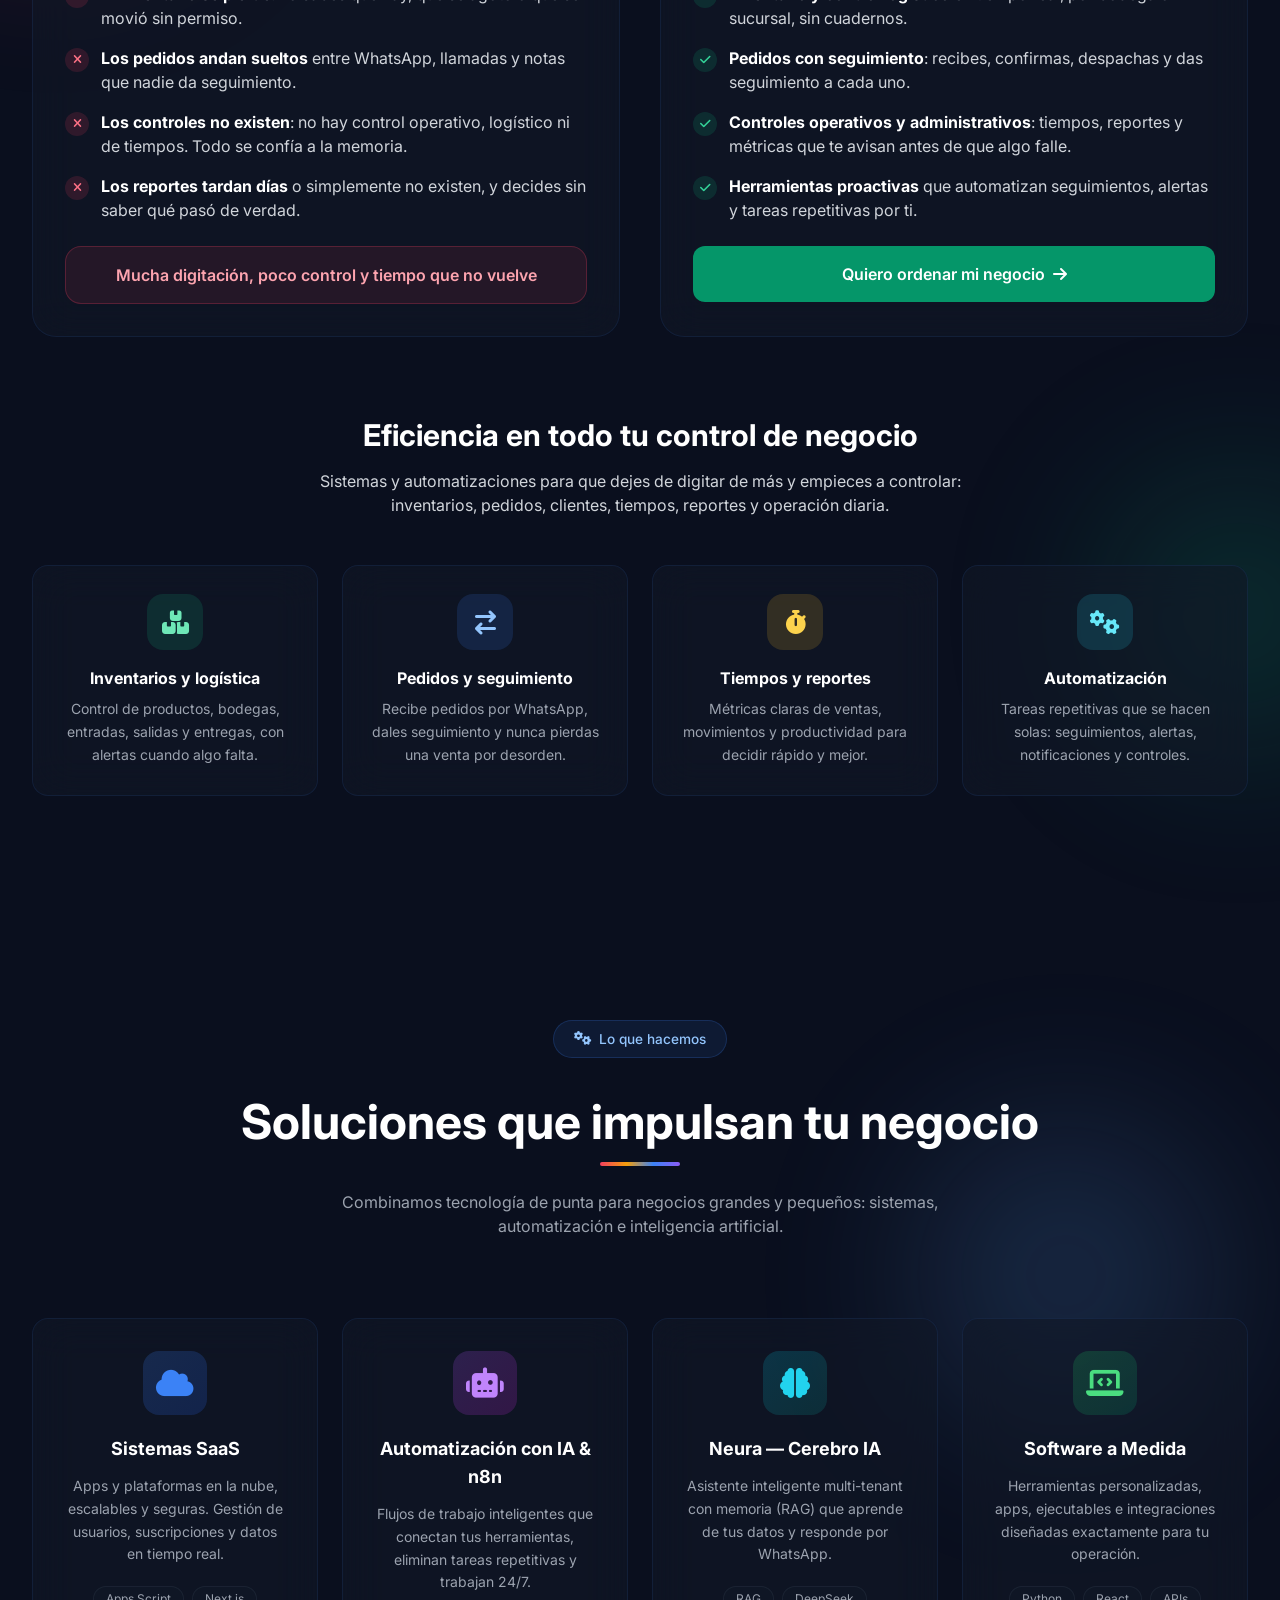
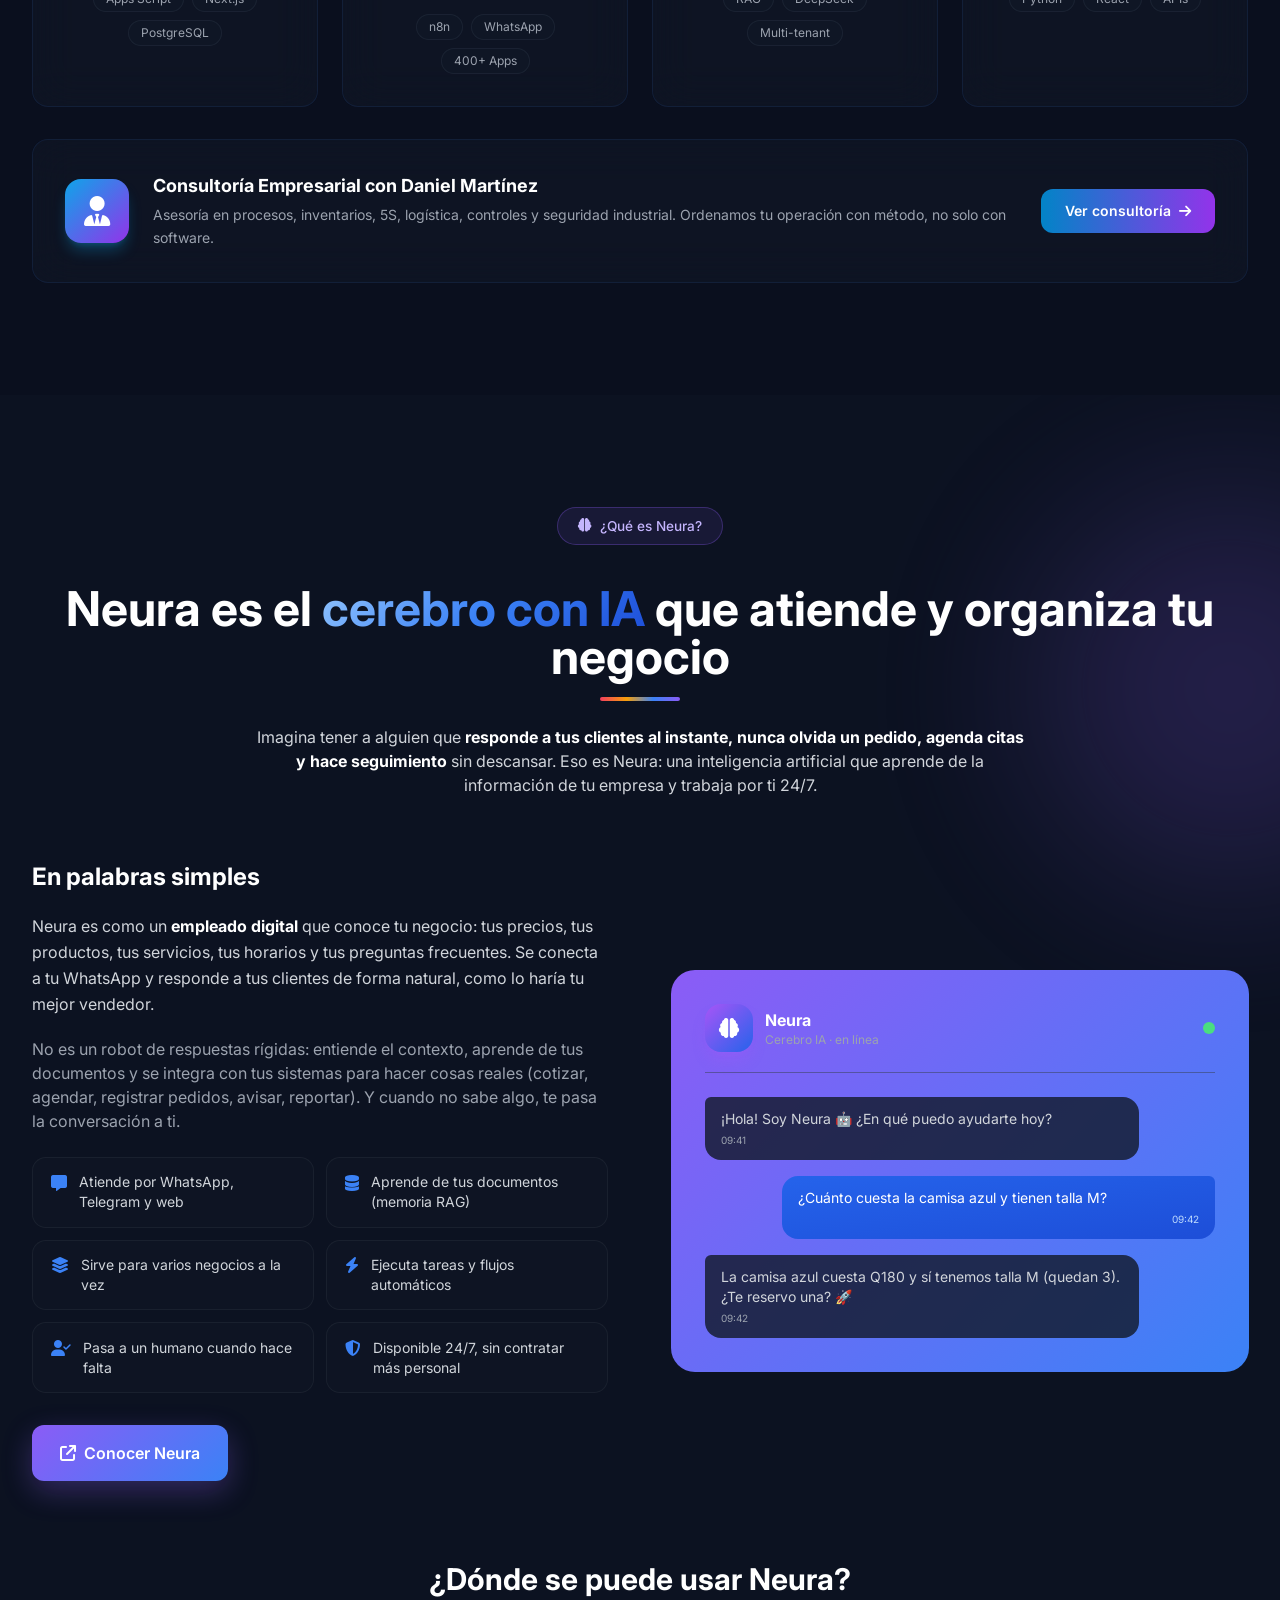
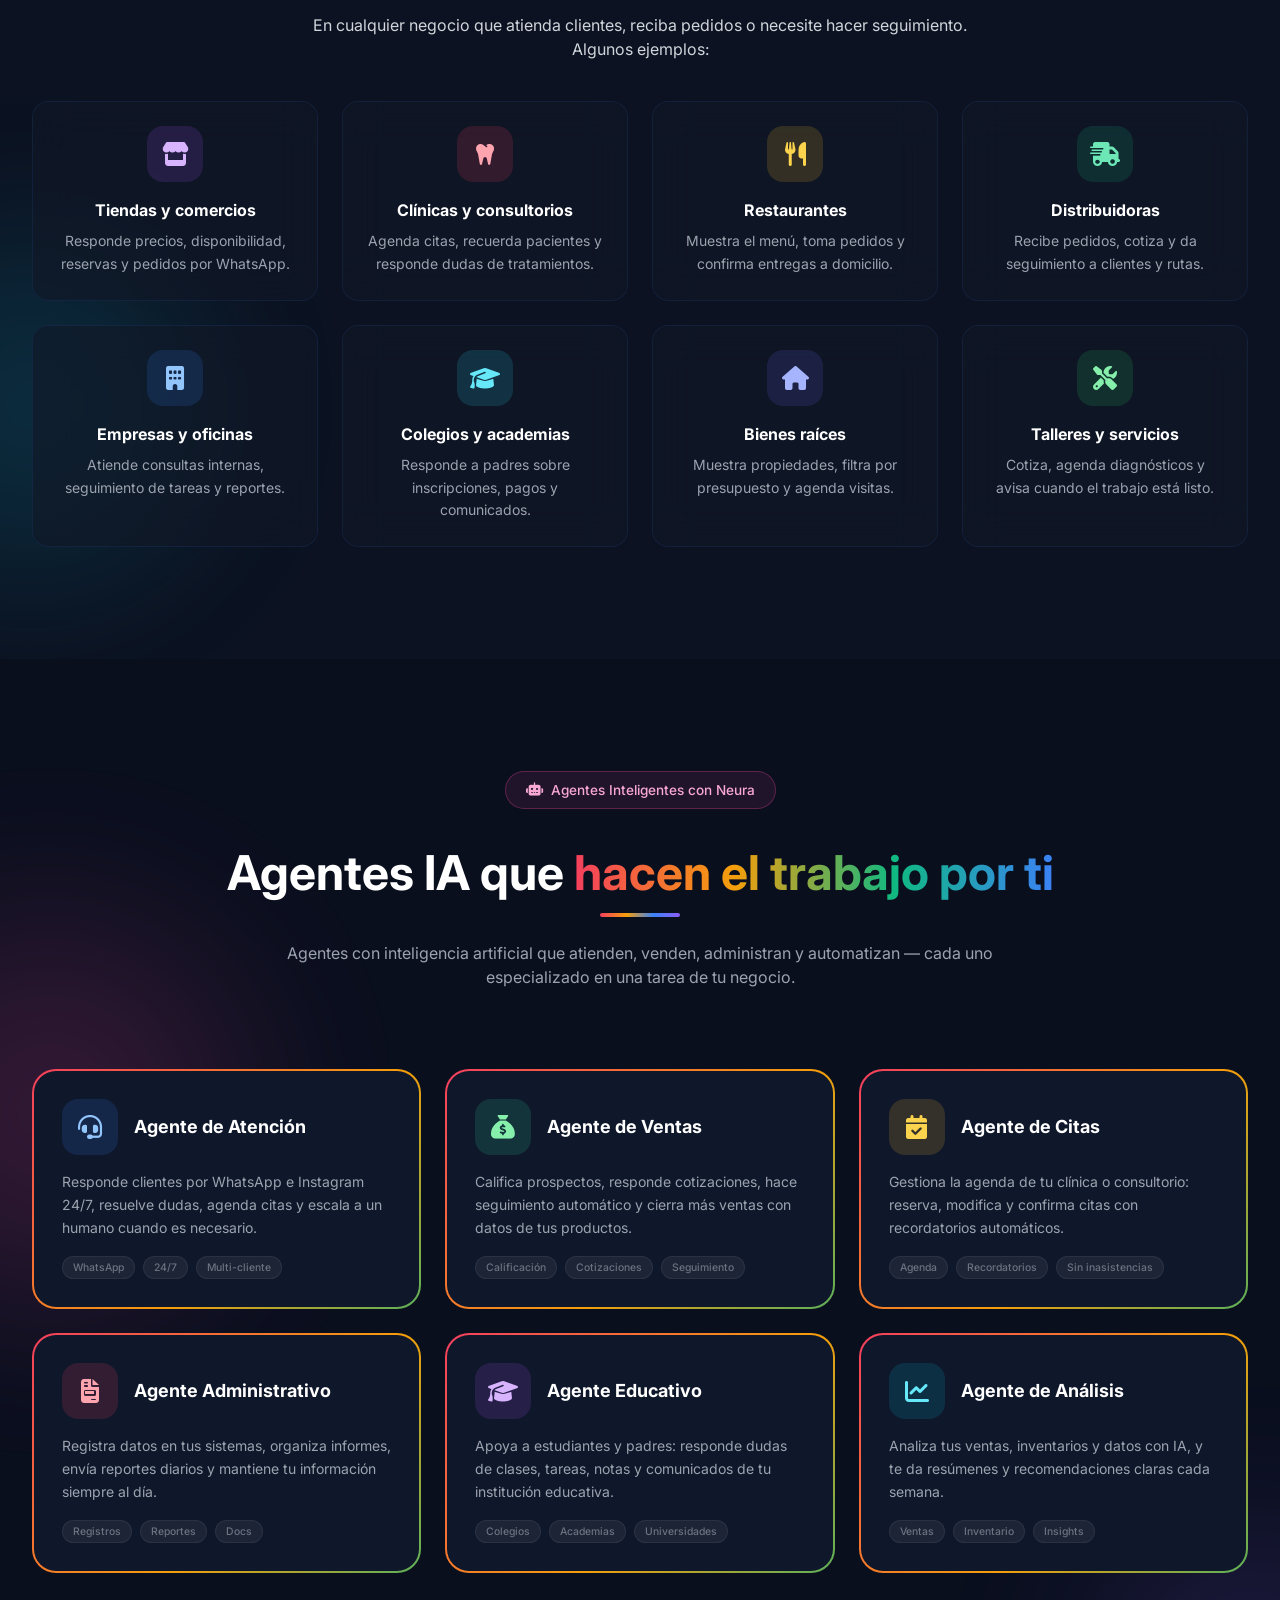
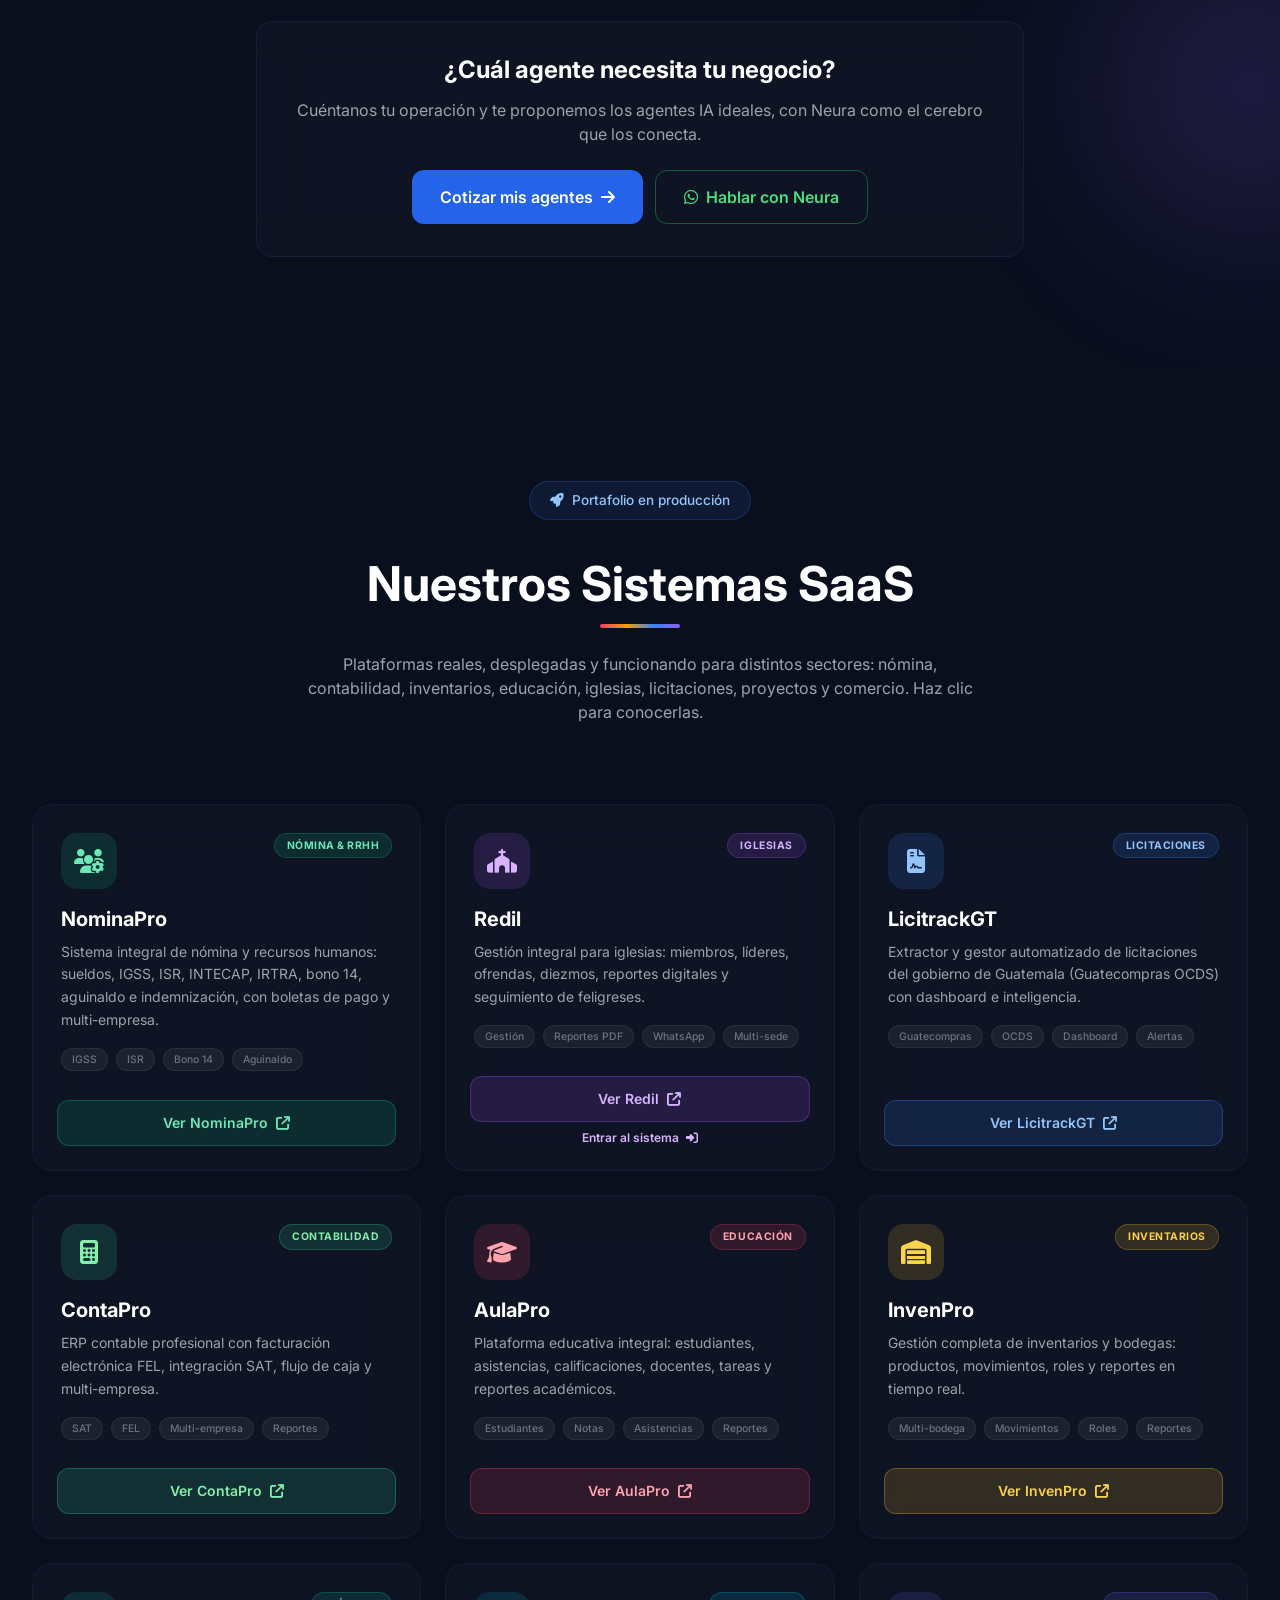
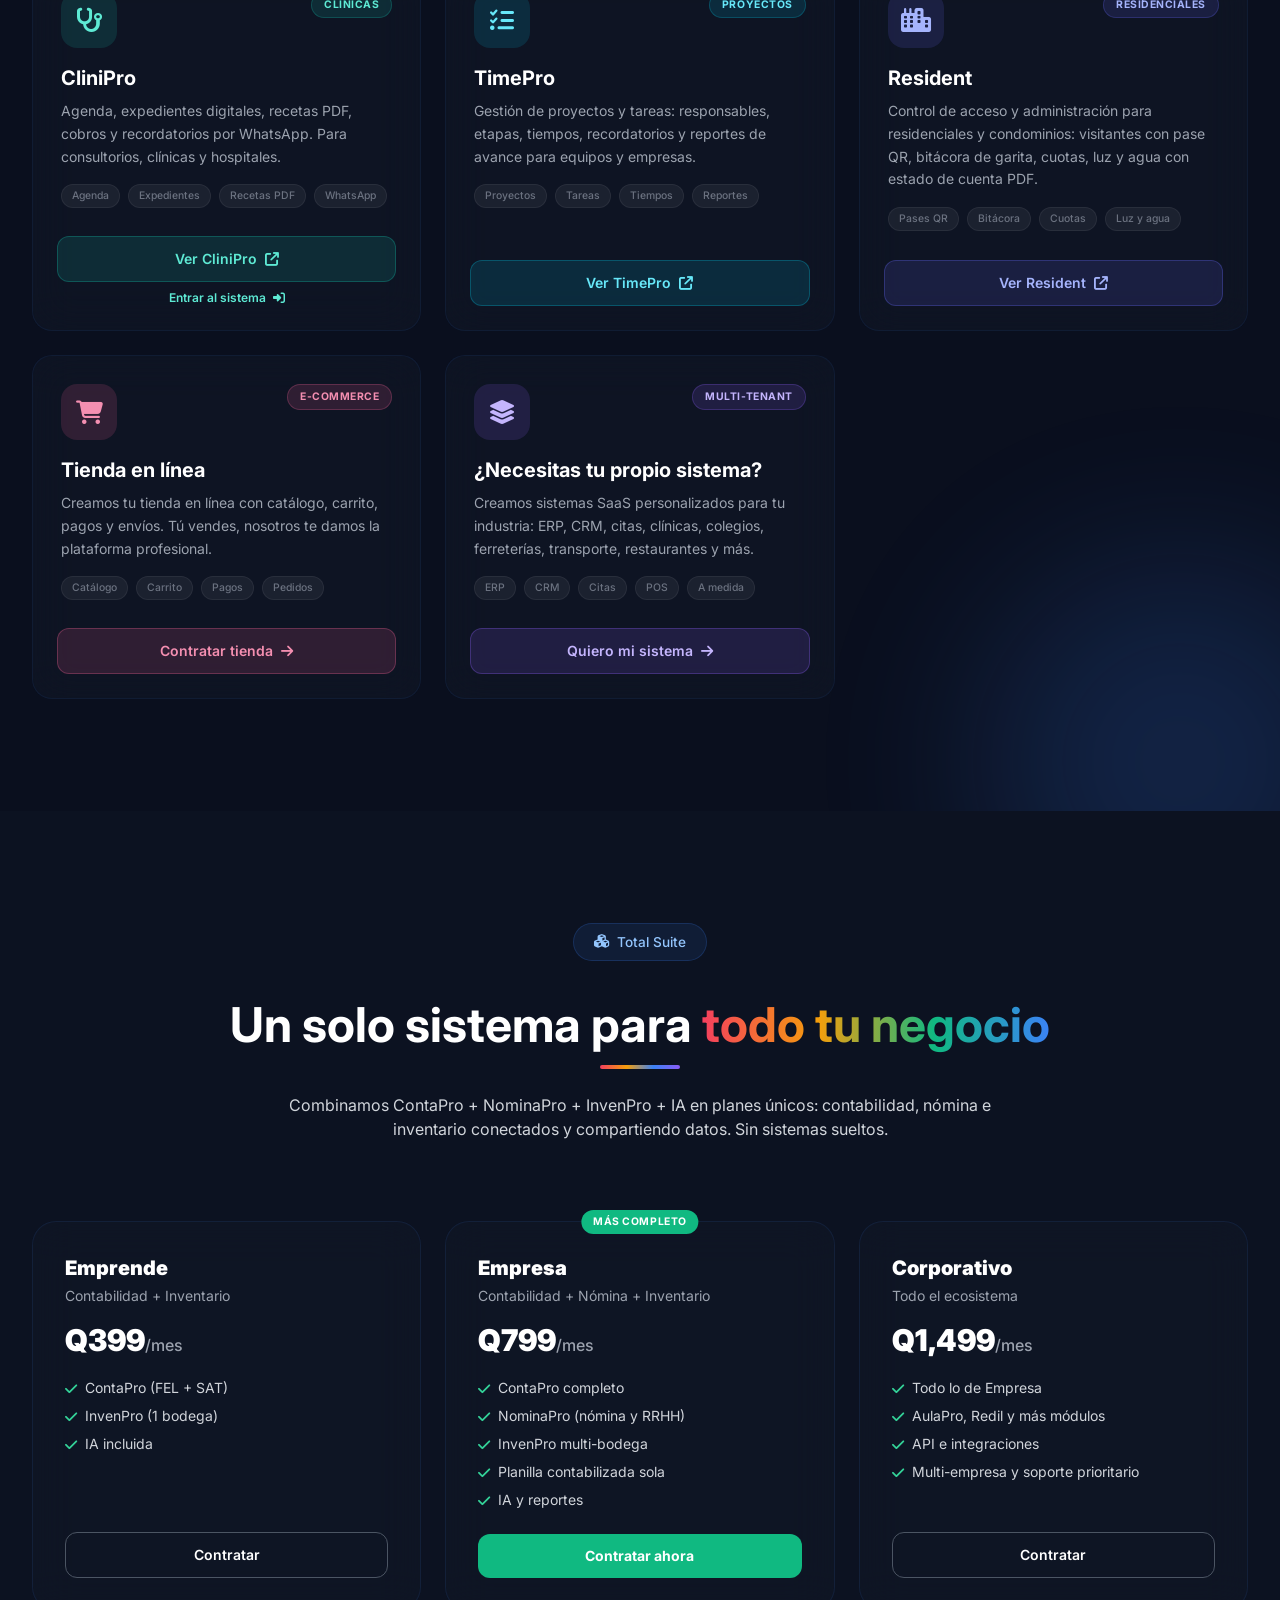
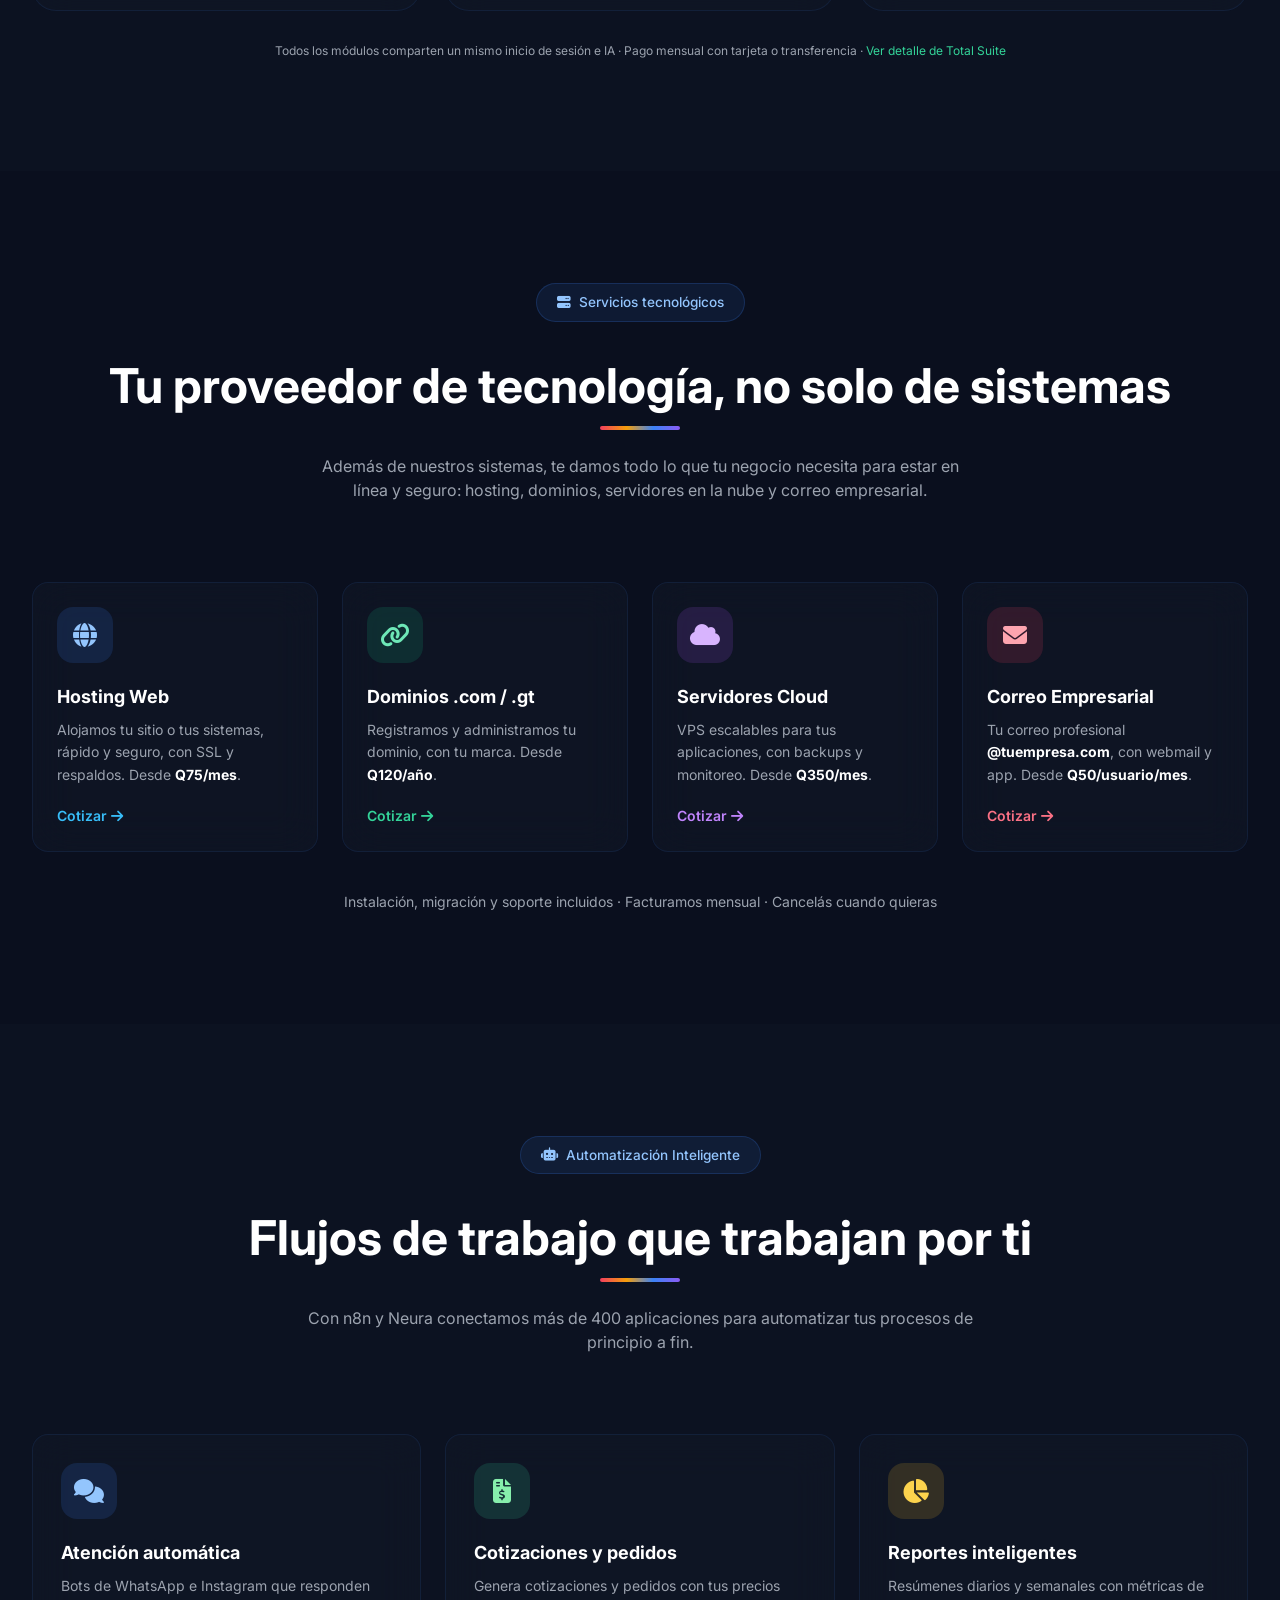
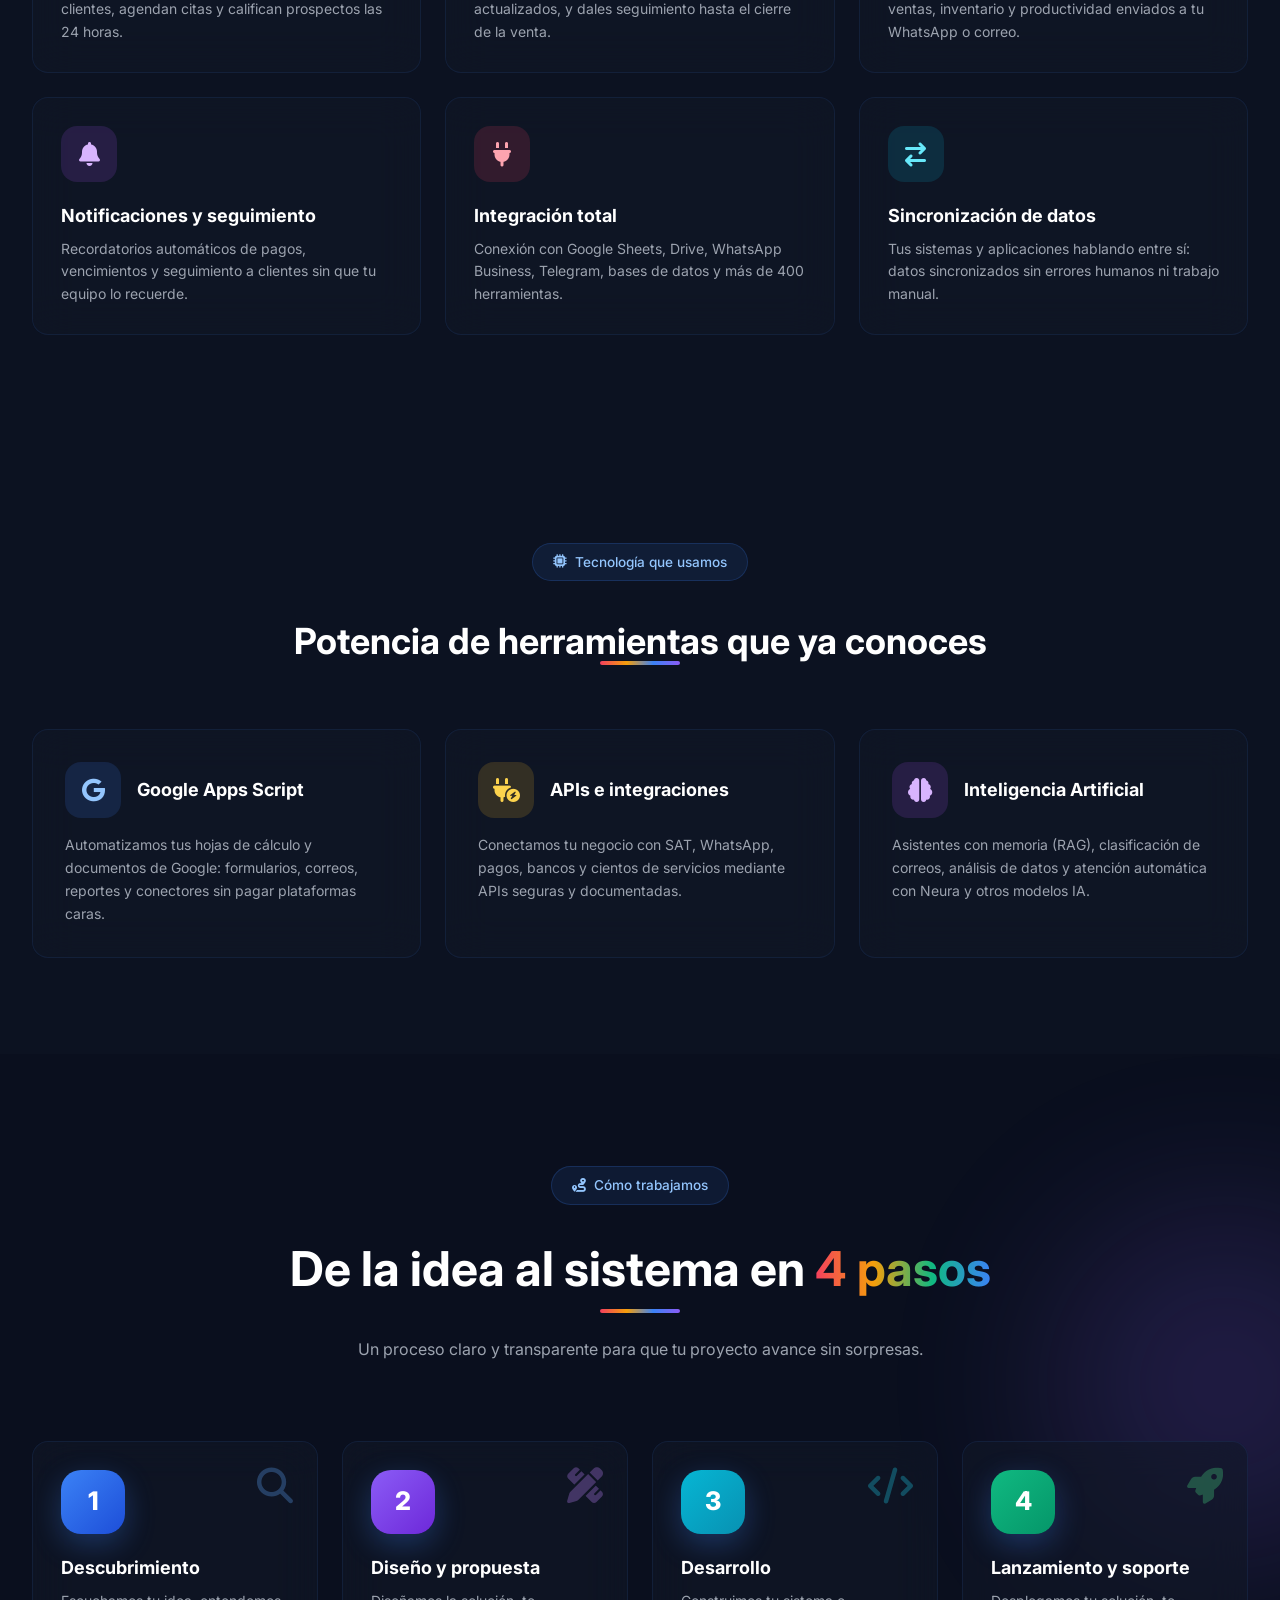
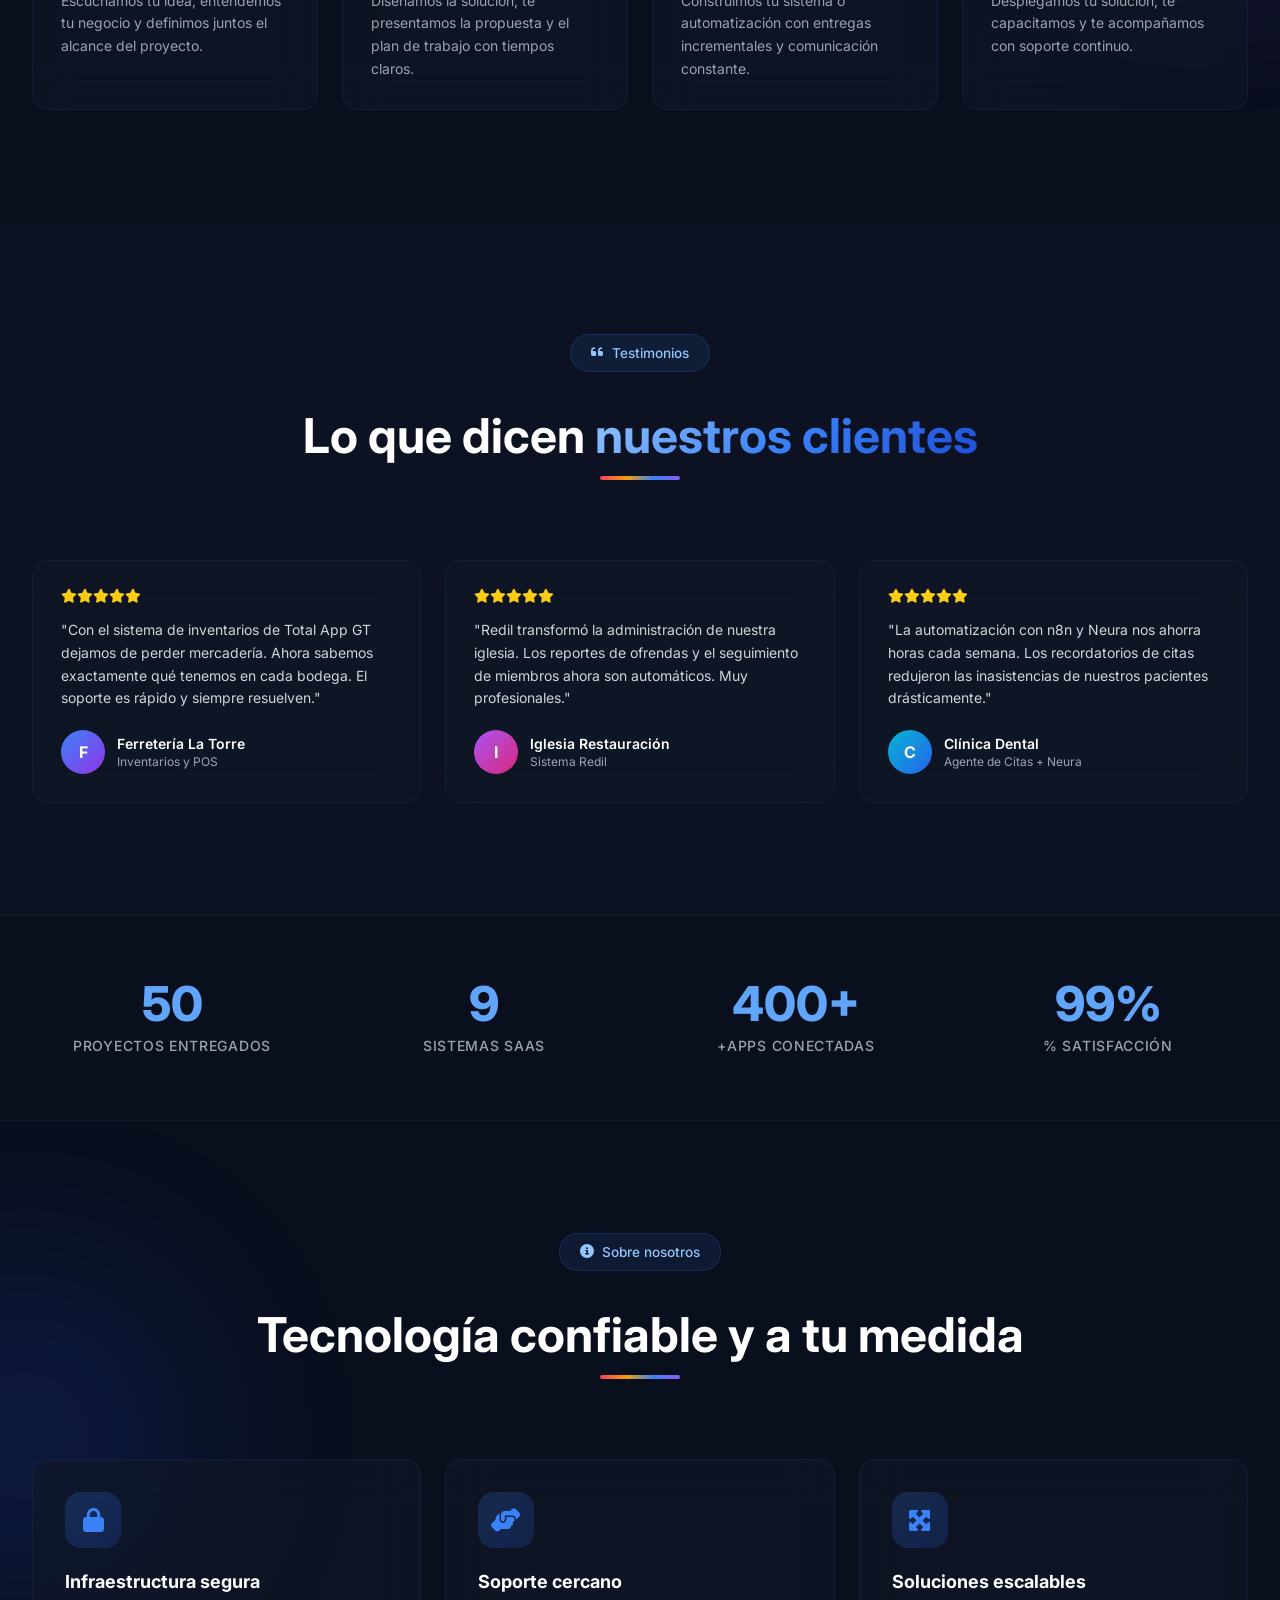
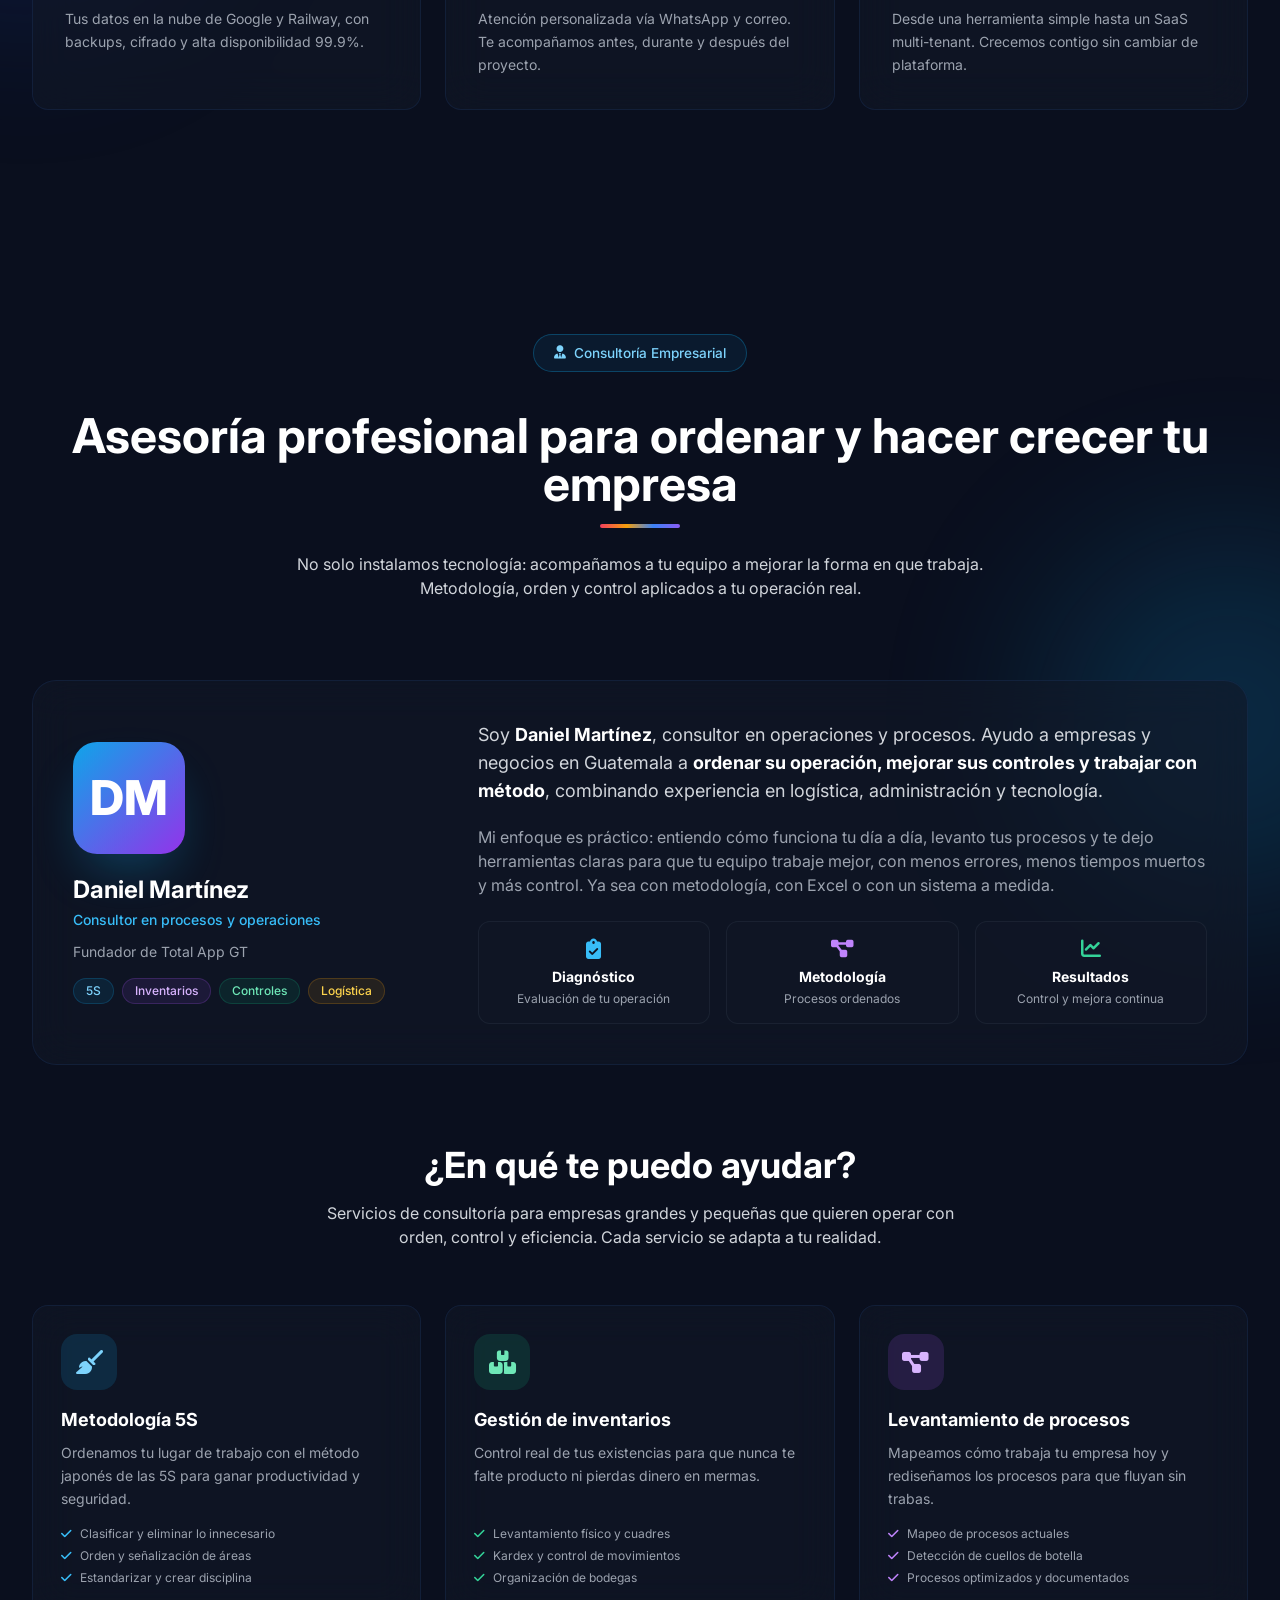
==== commit 6947424a: "Acceso directo al sistema desde las tarjetas de Redil y CliniPro" ====
--- a/index.html
+++ b/index.html
@@ -989,11 +989,12 @@
                         <span>Gestión</span><span>Reportes PDF</span><span>WhatsApp</span><span>Multi-sede</span>
                     </div>
                 </div>
-                <div class="px-6 pb-6">
+                <div class="px-6 pb-6 flex flex-col gap-2">
                     <a href="redil.html"
                        class="w-full flex items-center justify-center gap-2 py-3 rounded-xl text-sm font-semibold transition-all btn-glow" style="background:rgba(168,85,247,.15);color:#d8b4fe;border:1px solid rgba(168,85,247,.3)">
                         Ver Redil <i class="fa-solid fa-arrow-up-right-from-square"></i>
                     </a>
+                    <a href="https://redil.totalappgt.com/?login=1" class="text-center text-xs font-semibold text-purple-300 hover:text-white transition-colors">Entrar al sistema <i class="fa-solid fa-right-to-bracket ml-1"></i></a>
                 </div>
             </div>
 
@@ -1094,11 +1095,12 @@
                         <span>Agenda</span><span>Expedientes</span><span>Recetas PDF</span><span>WhatsApp</span>
                     </div>
                 </div>
-                <div class="px-6 pb-6">
+                <div class="px-6 pb-6 flex flex-col gap-2">
                     <a href="clinipro.html"
                        class="w-full flex items-center justify-center gap-2 py-3 rounded-xl text-sm font-semibold transition-all btn-glow" style="background:rgba(20,184,166,.15);color:#5eead4;border:1px solid rgba(20,184,166,.3)">
                         Ver CliniPro <i class="fa-solid fa-arrow-up-right-from-square"></i>
                     </a>
+                    <a href="https://clinipro.totalappgt.com/login" class="text-center text-xs font-semibold text-teal-300 hover:text-white transition-colors">Entrar al sistema <i class="fa-solid fa-right-to-bracket ml-1"></i></a>
                 </div>
             </div>
 
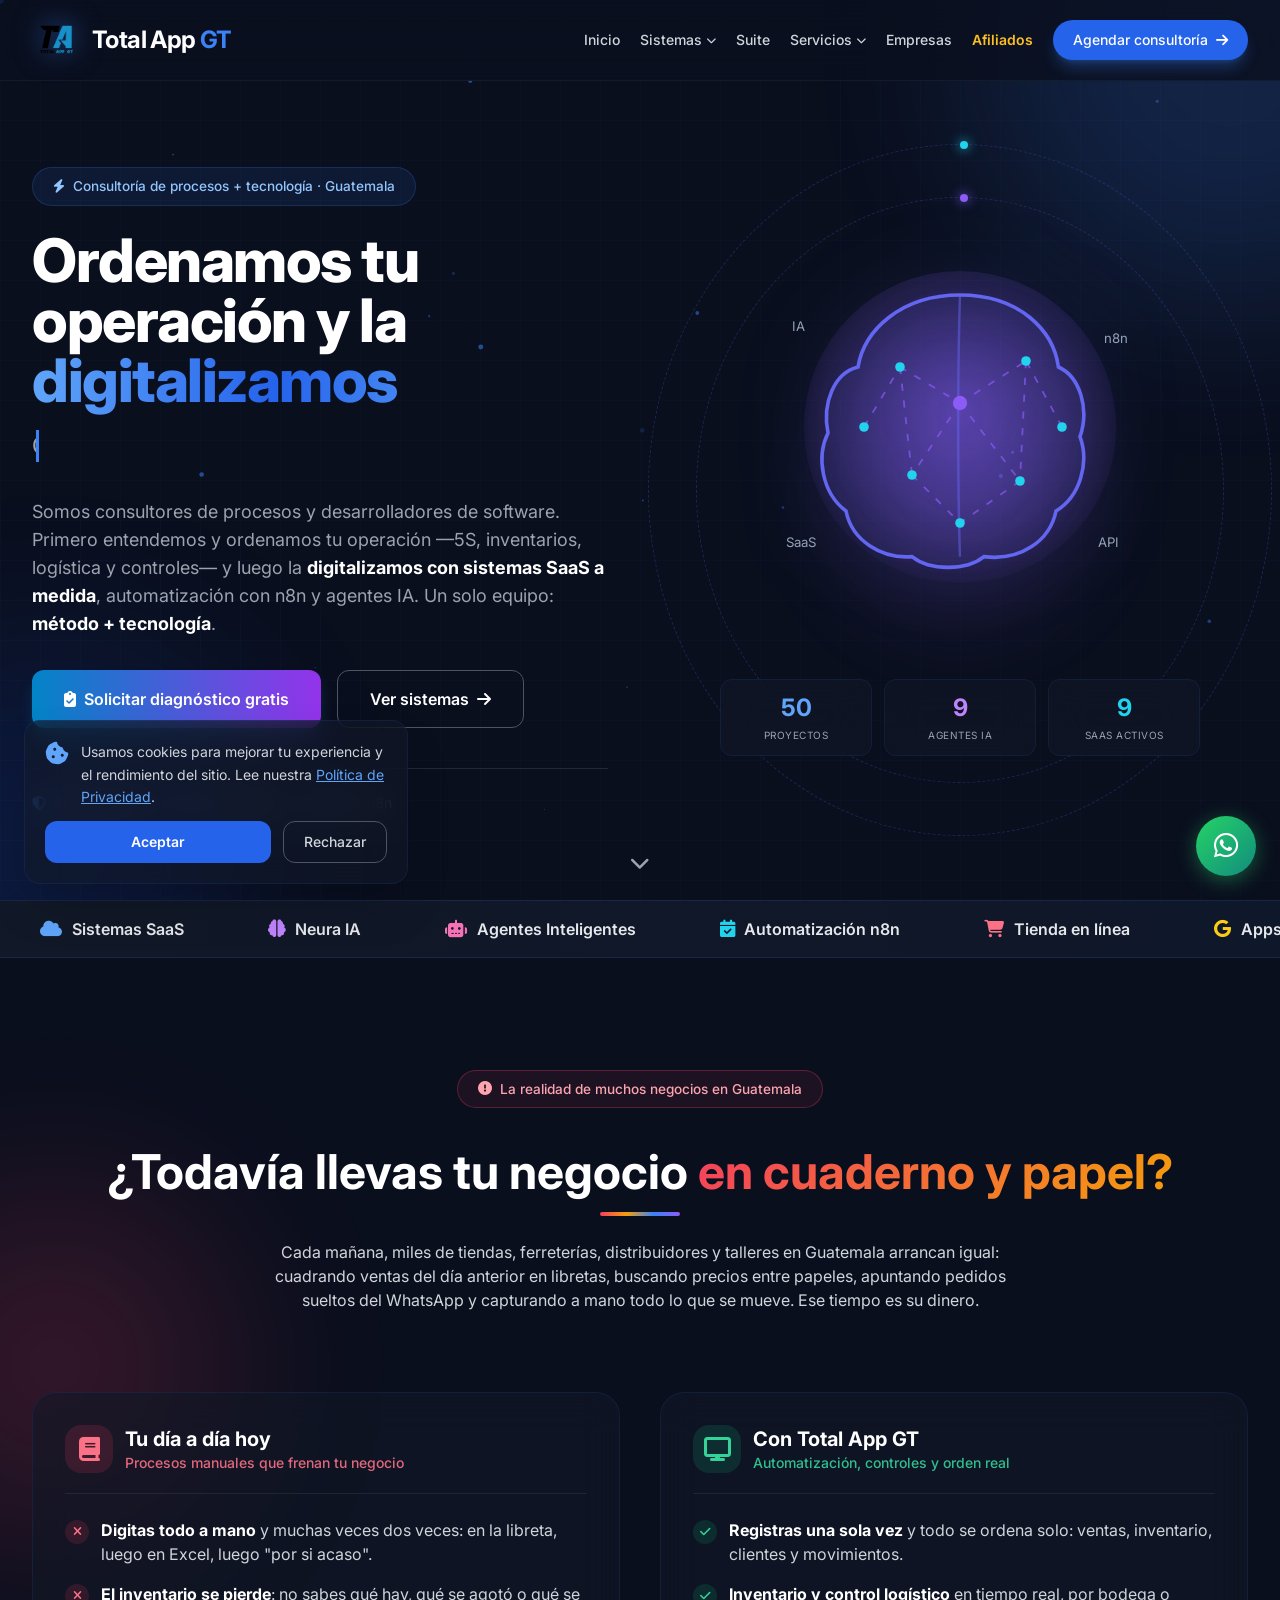
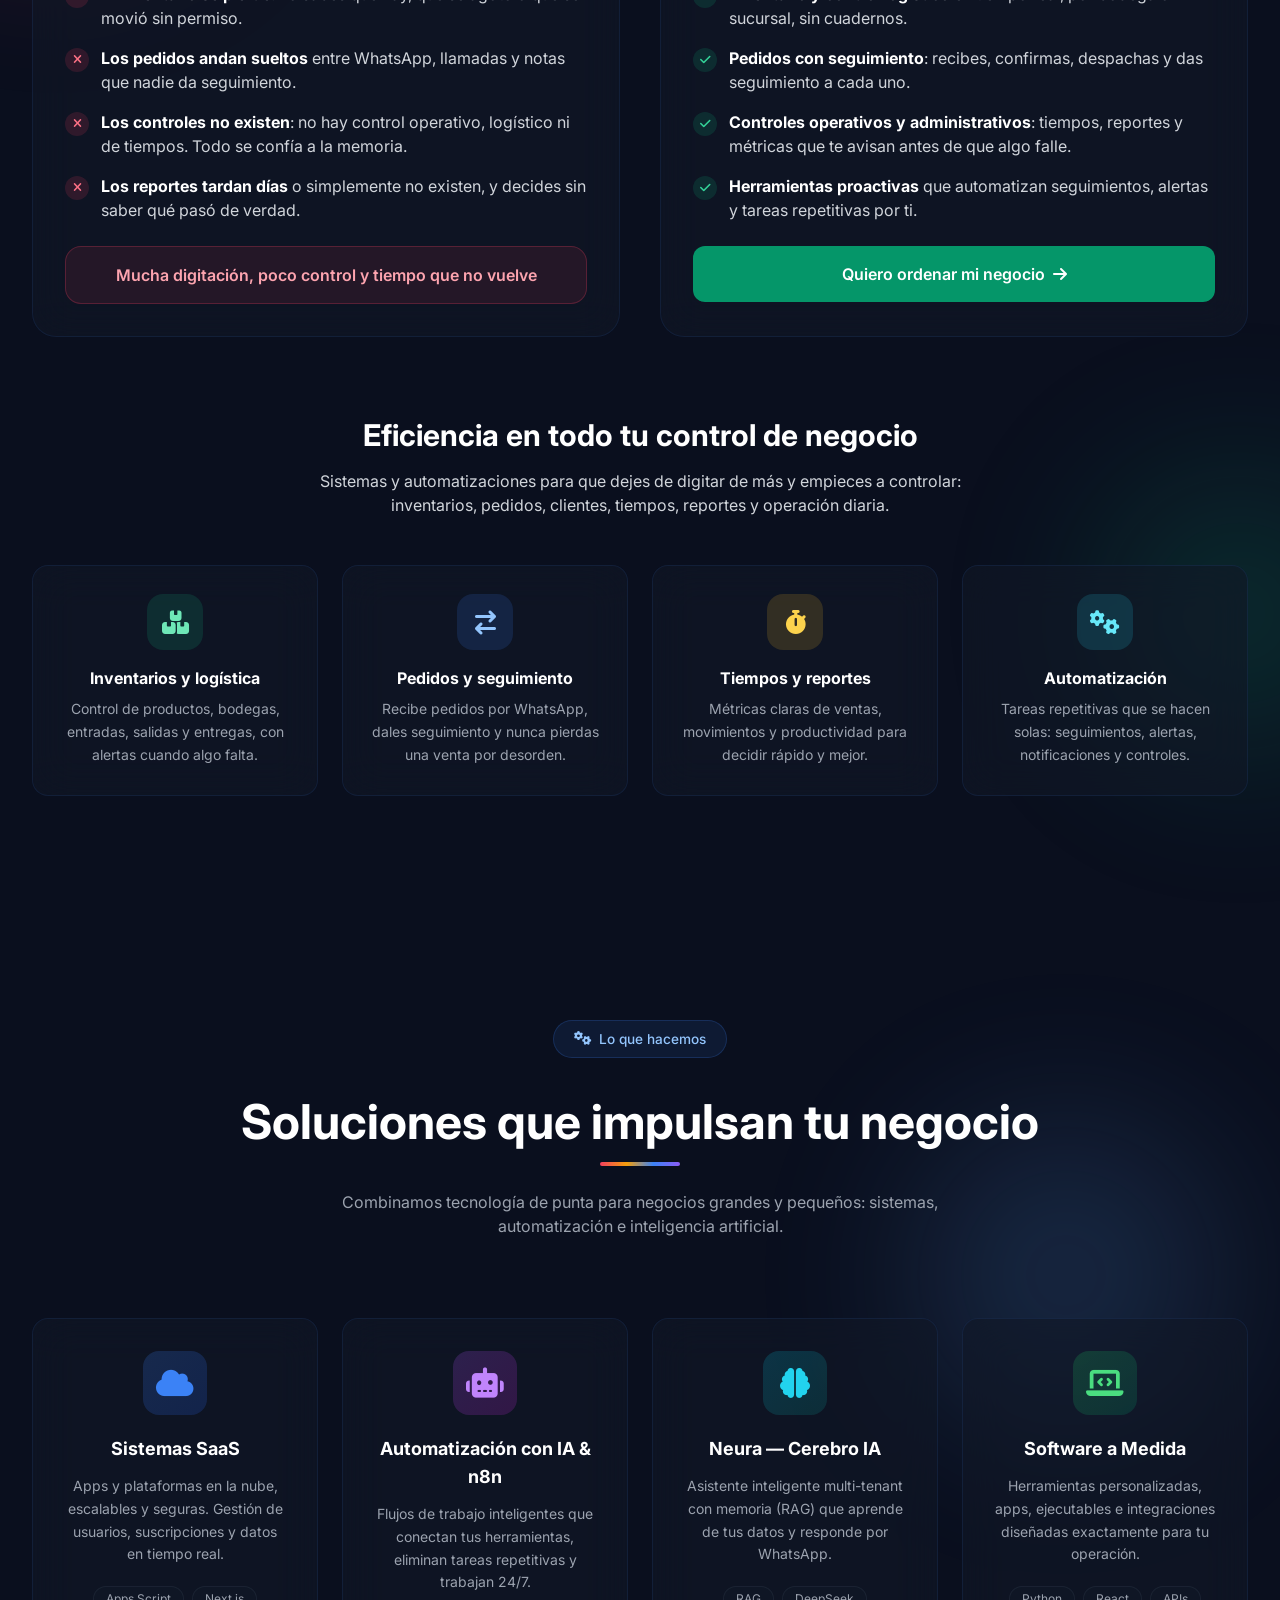
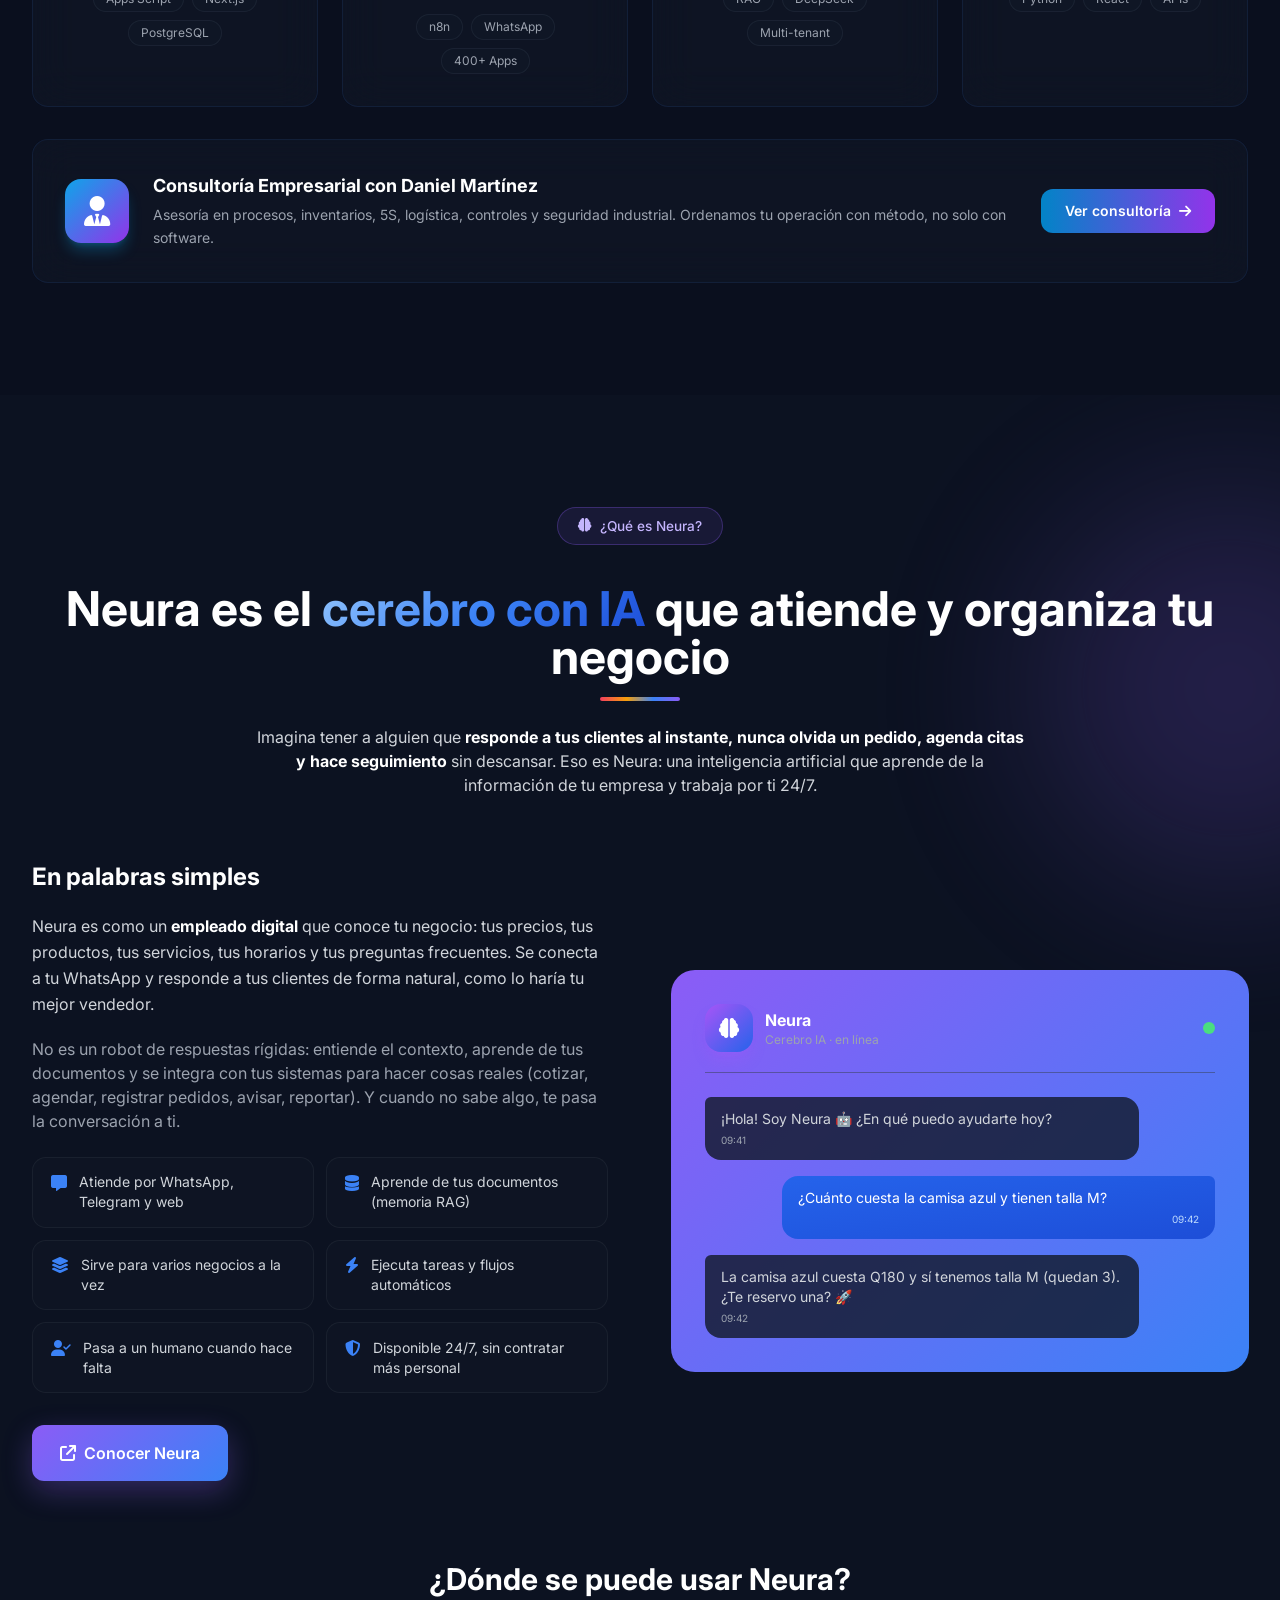
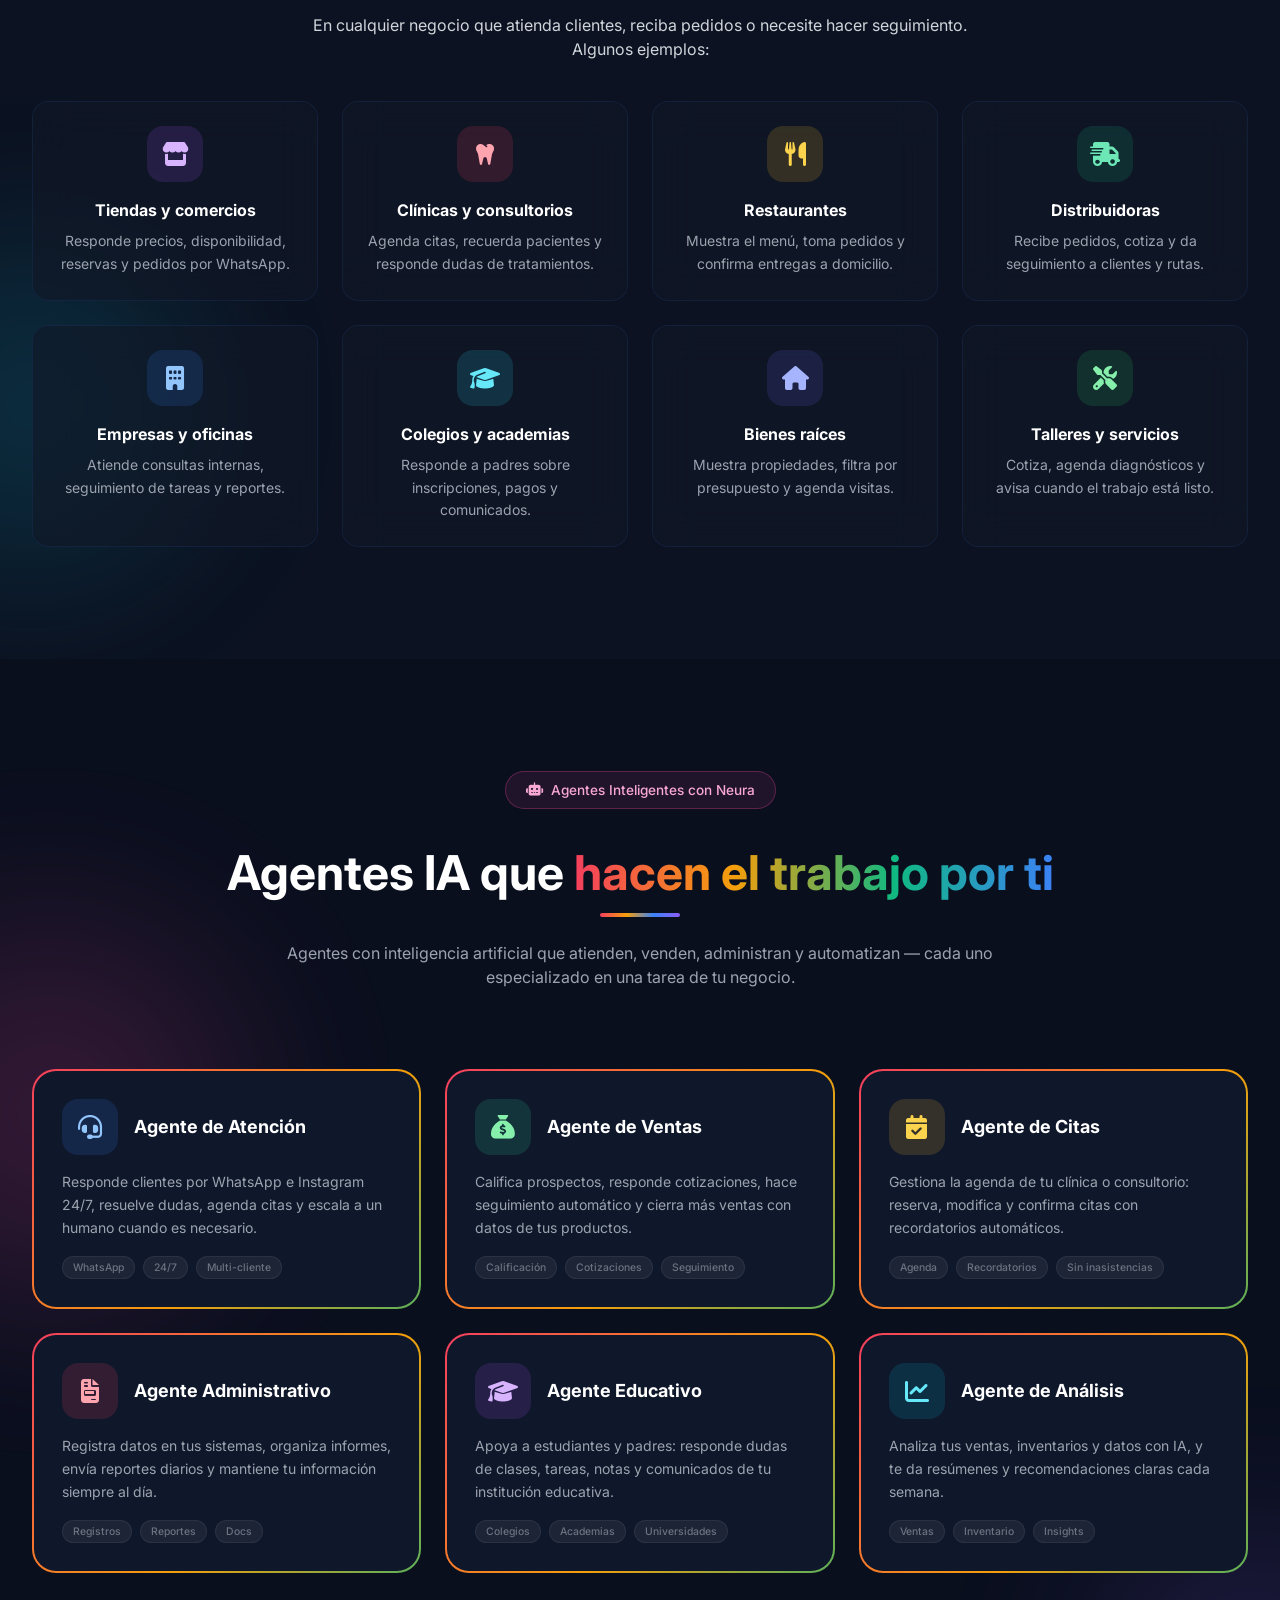
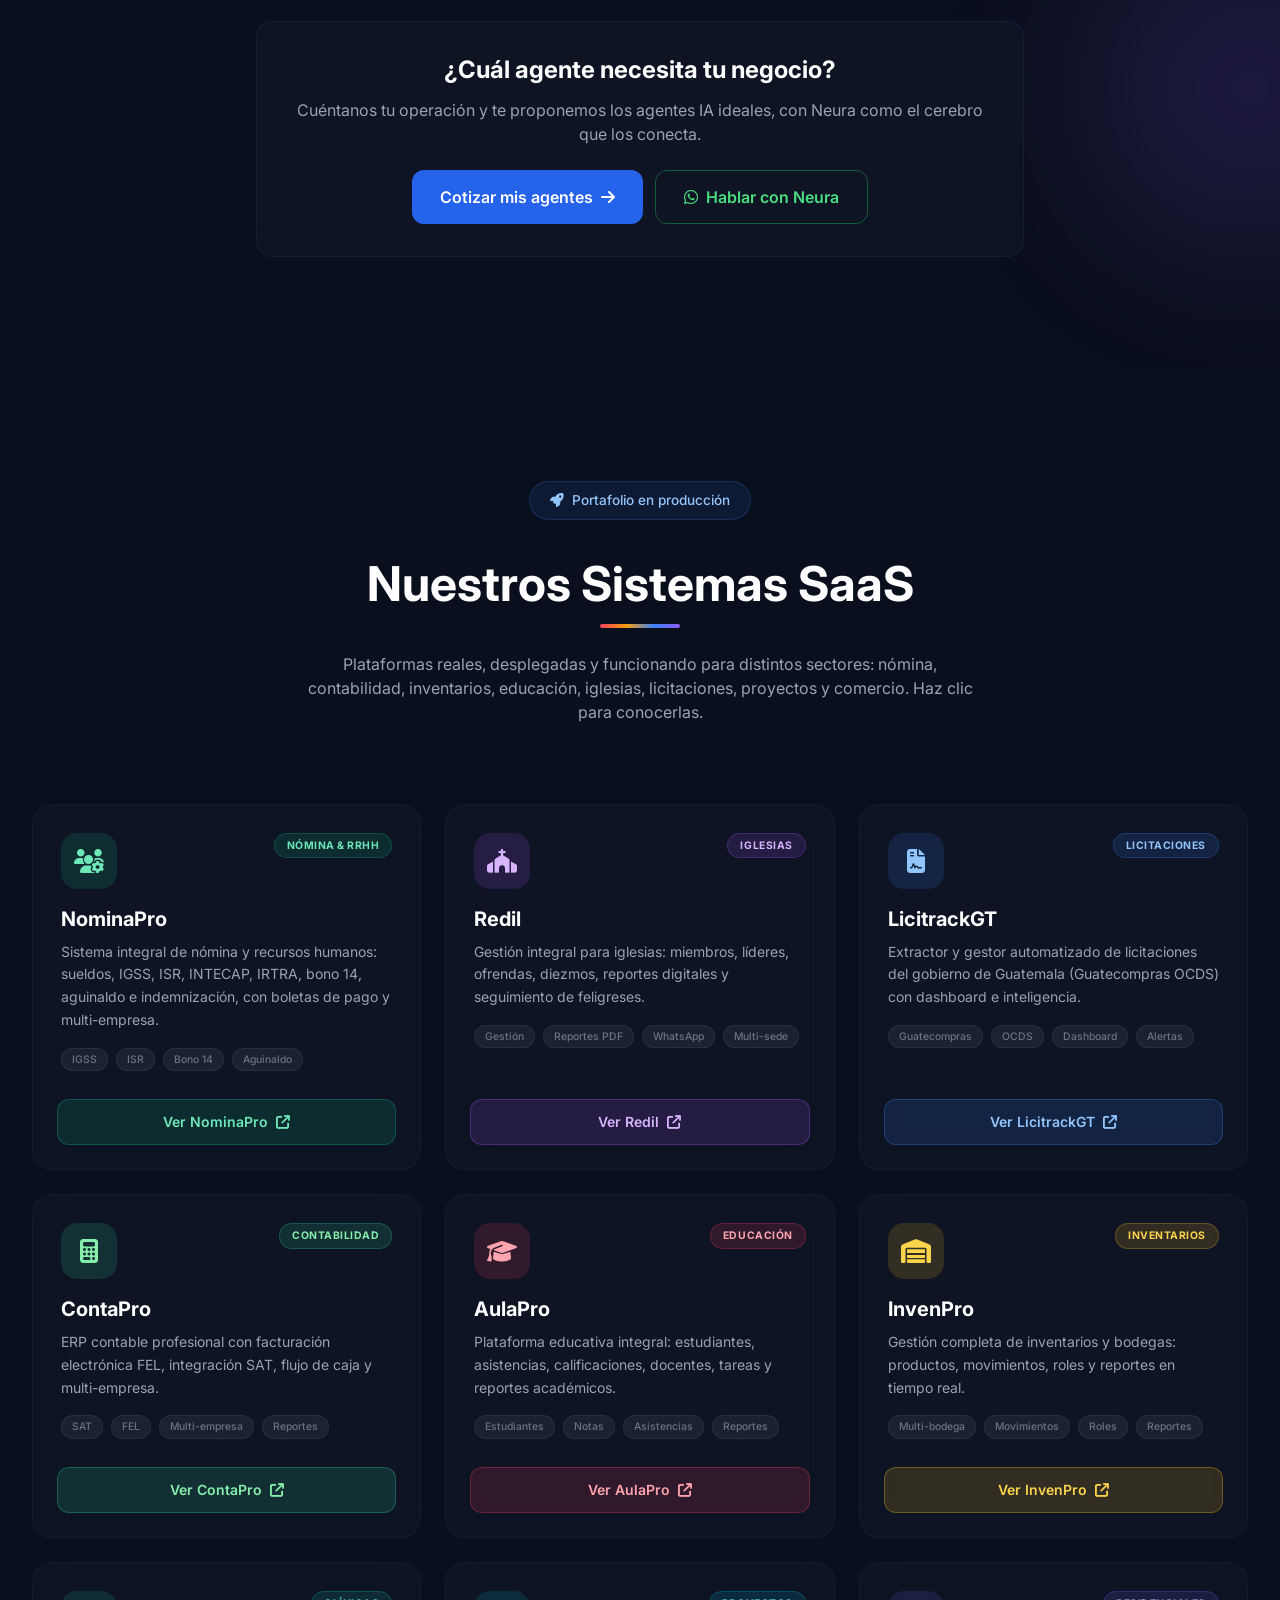
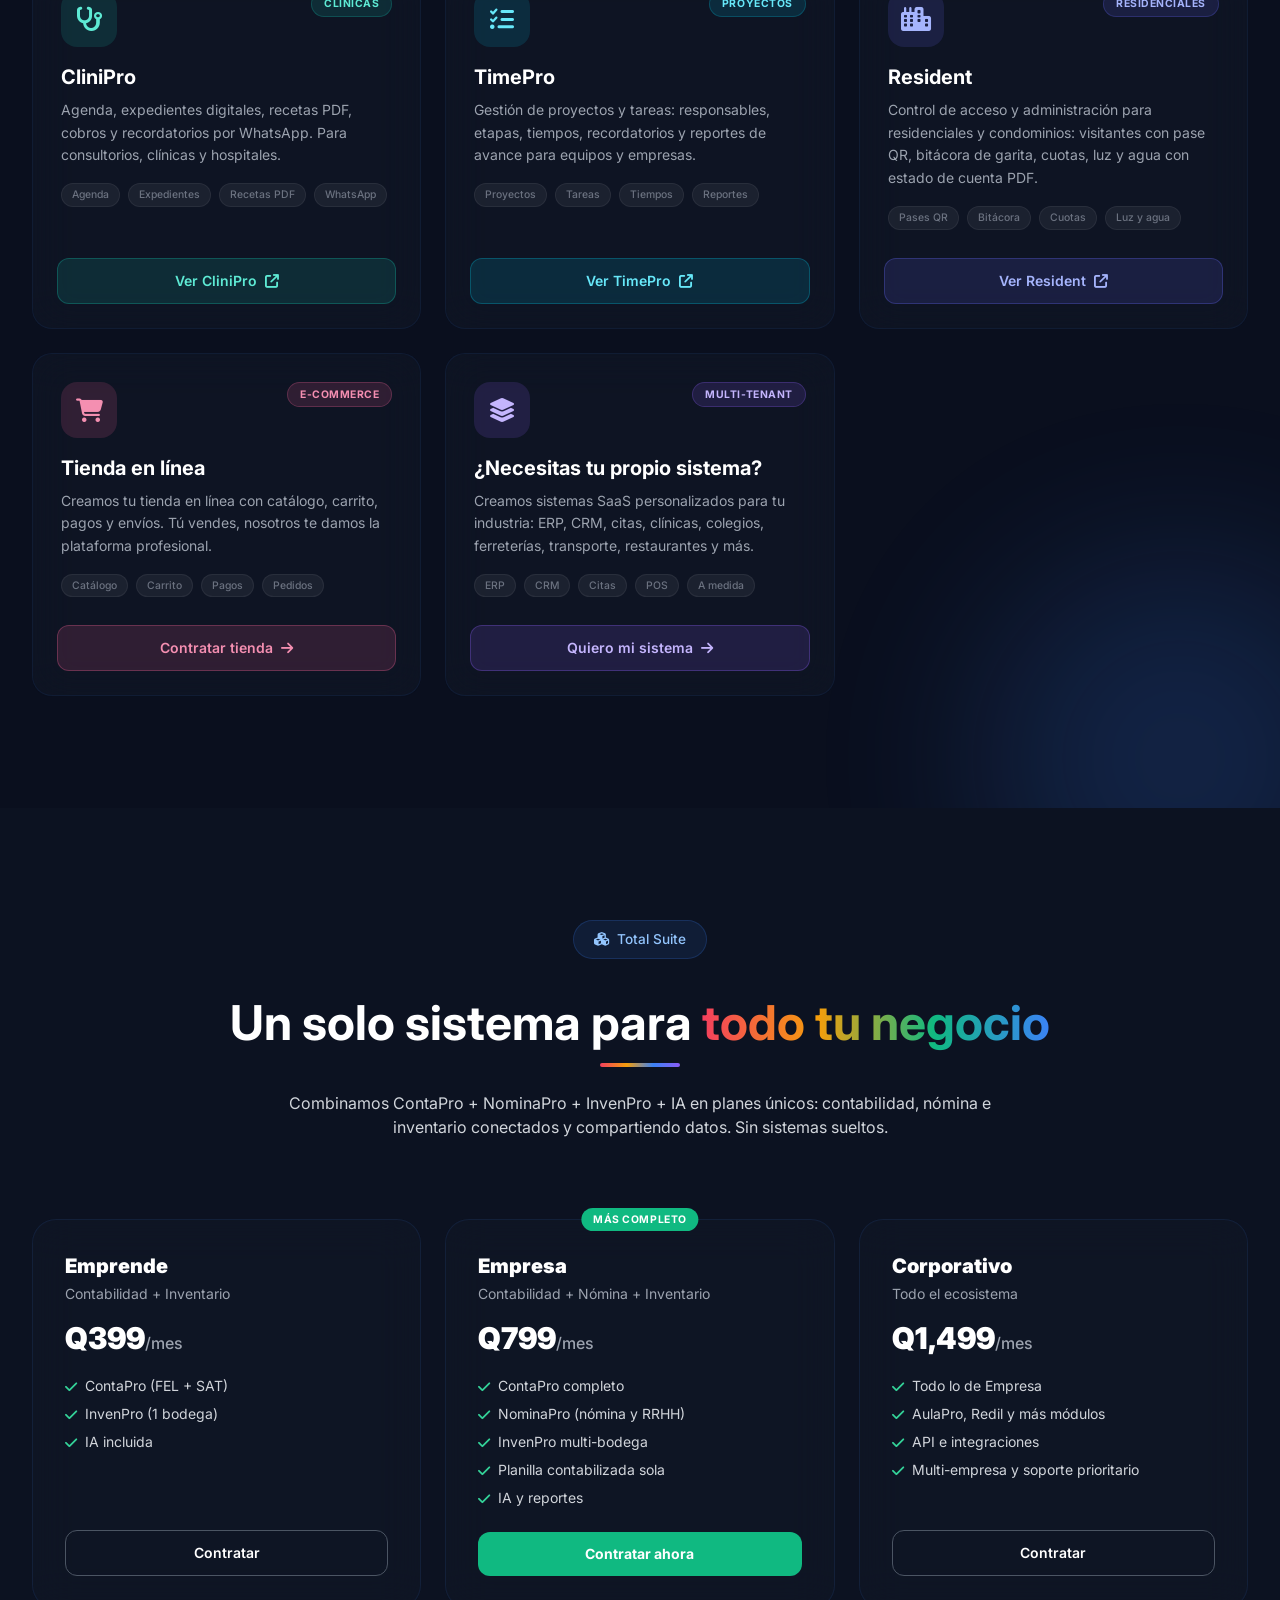
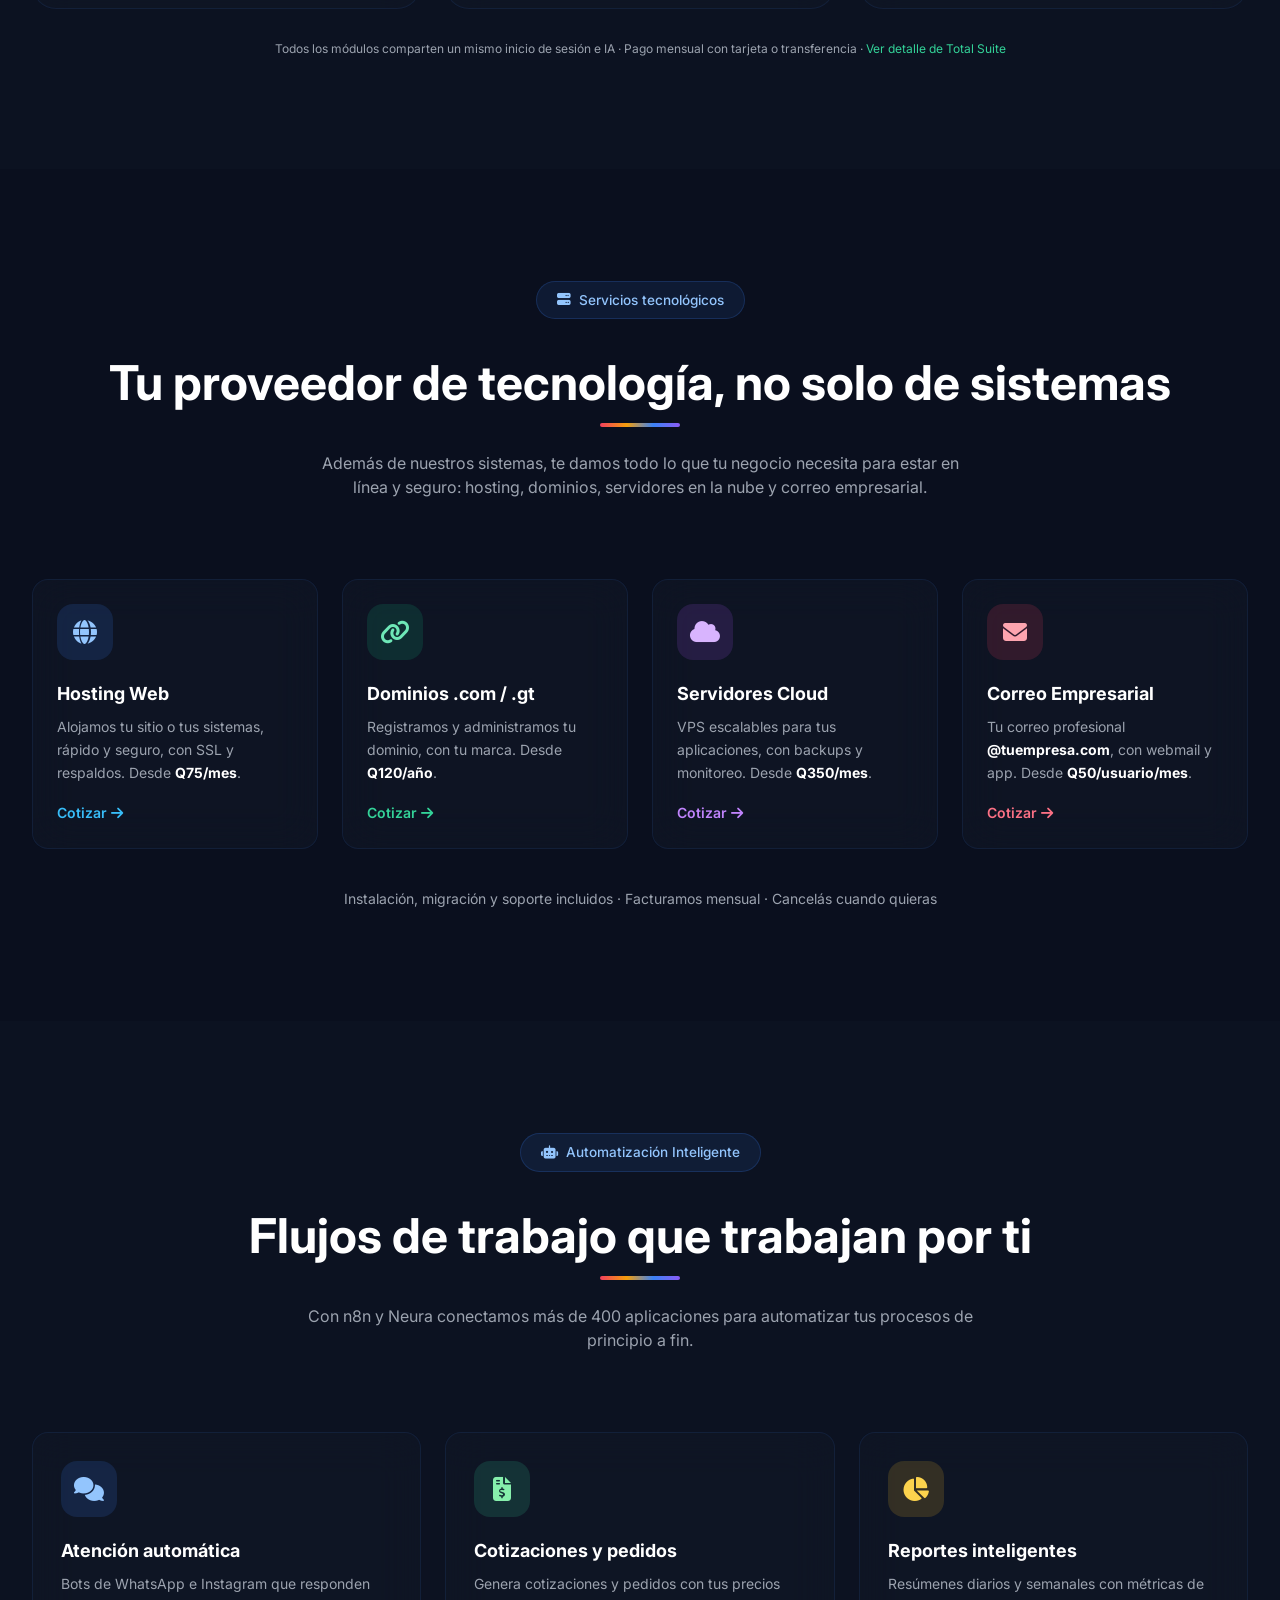
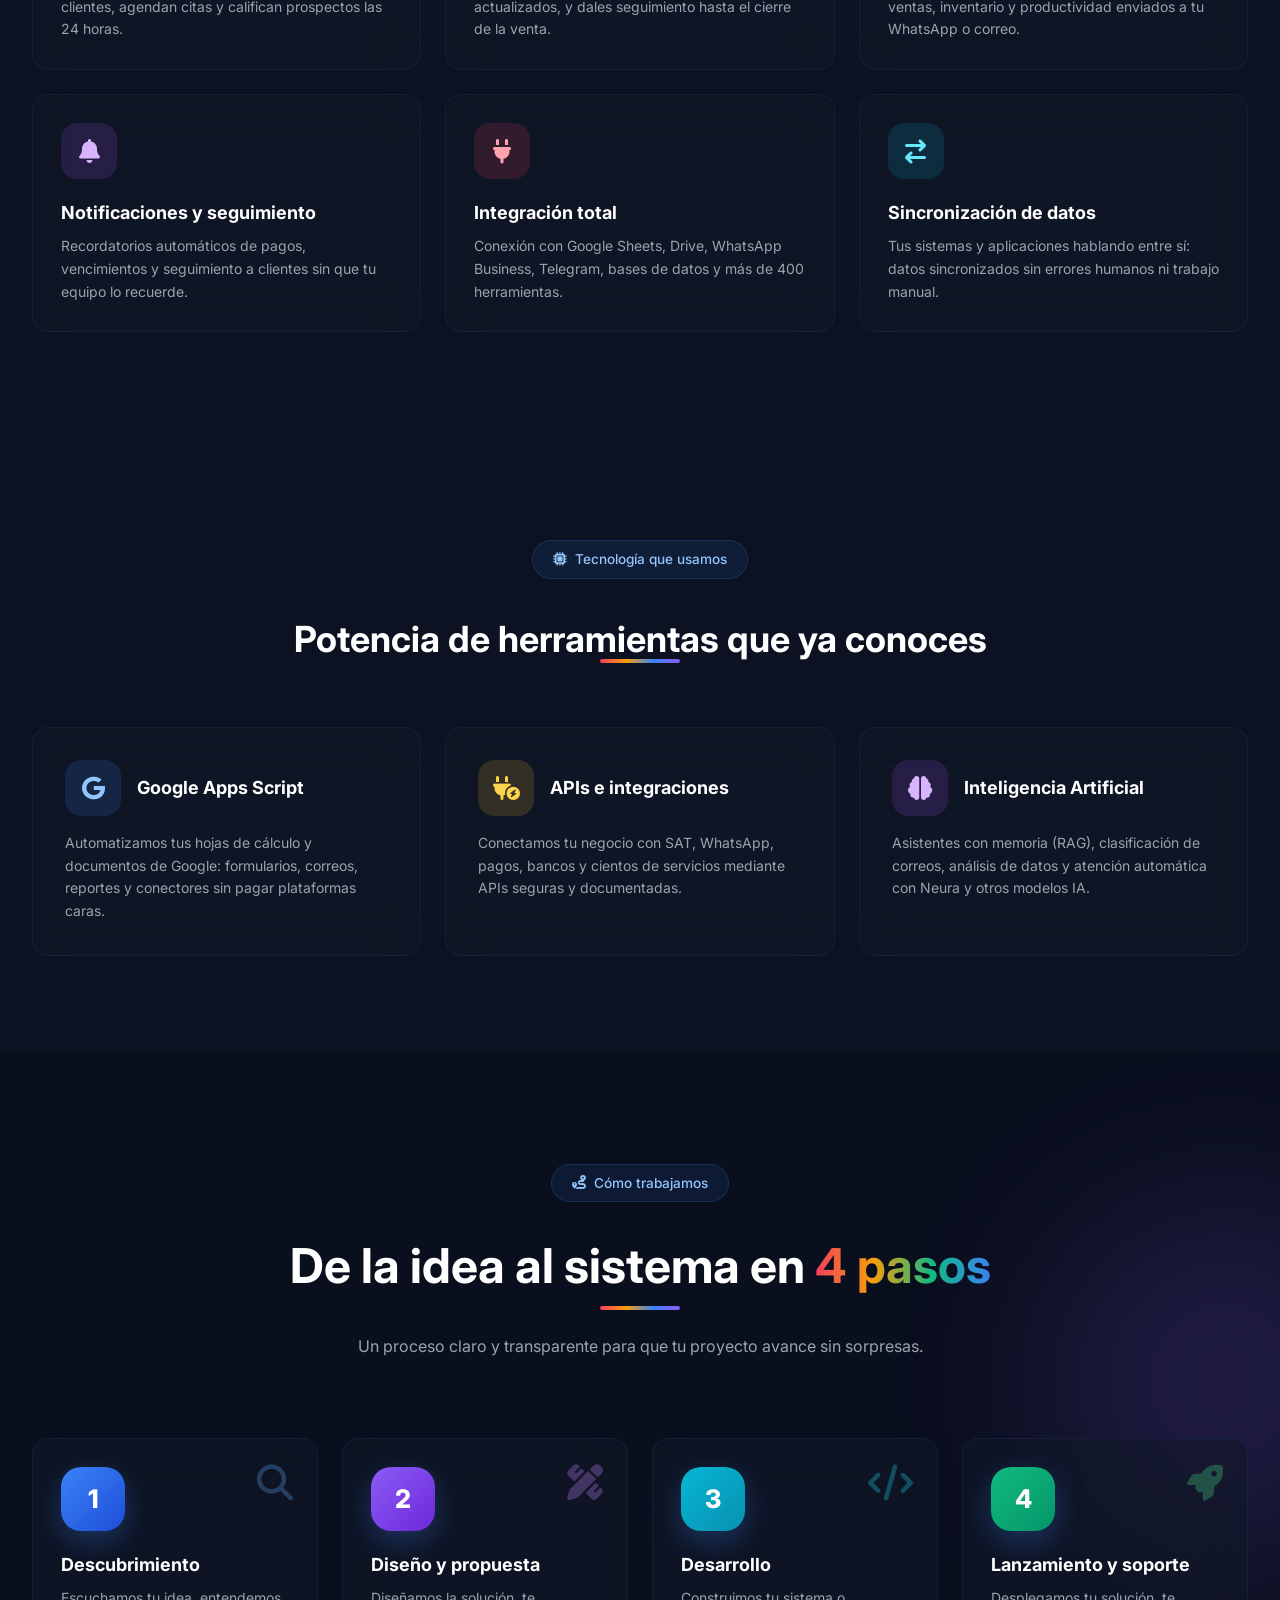
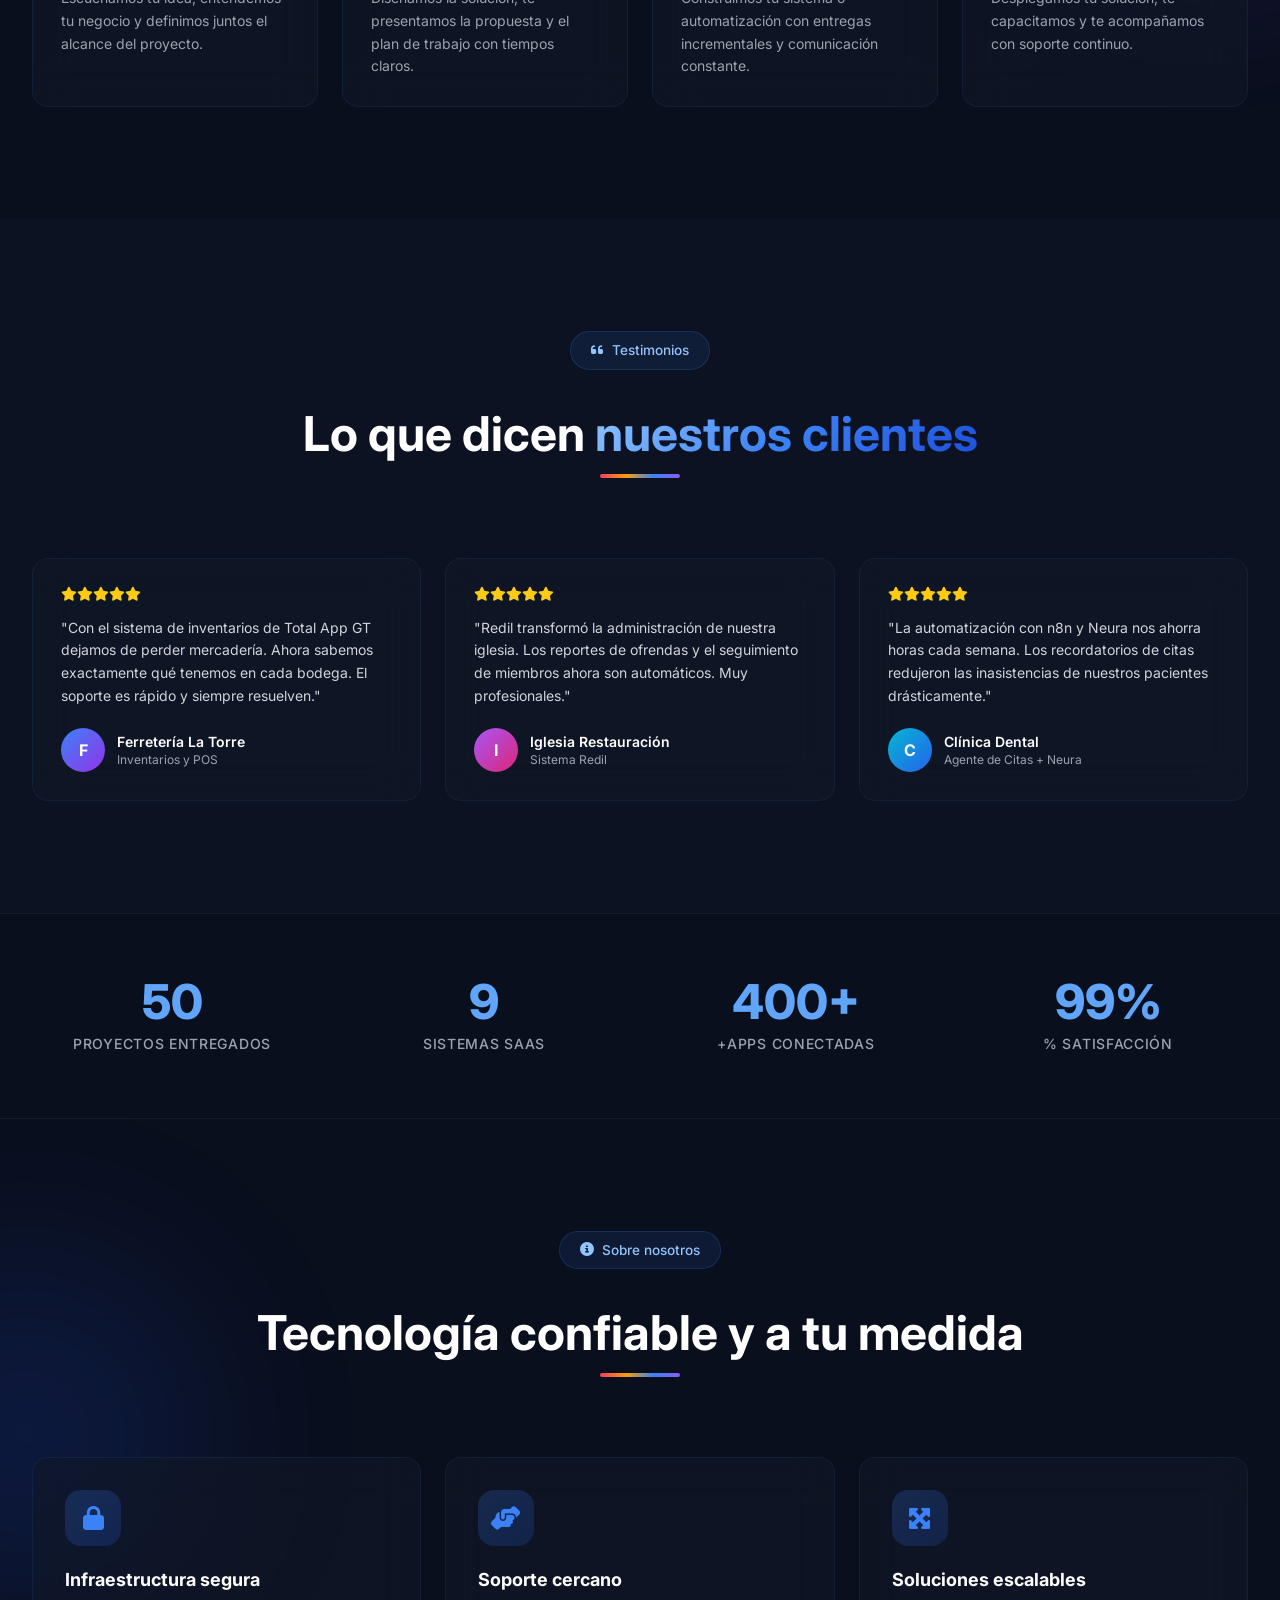
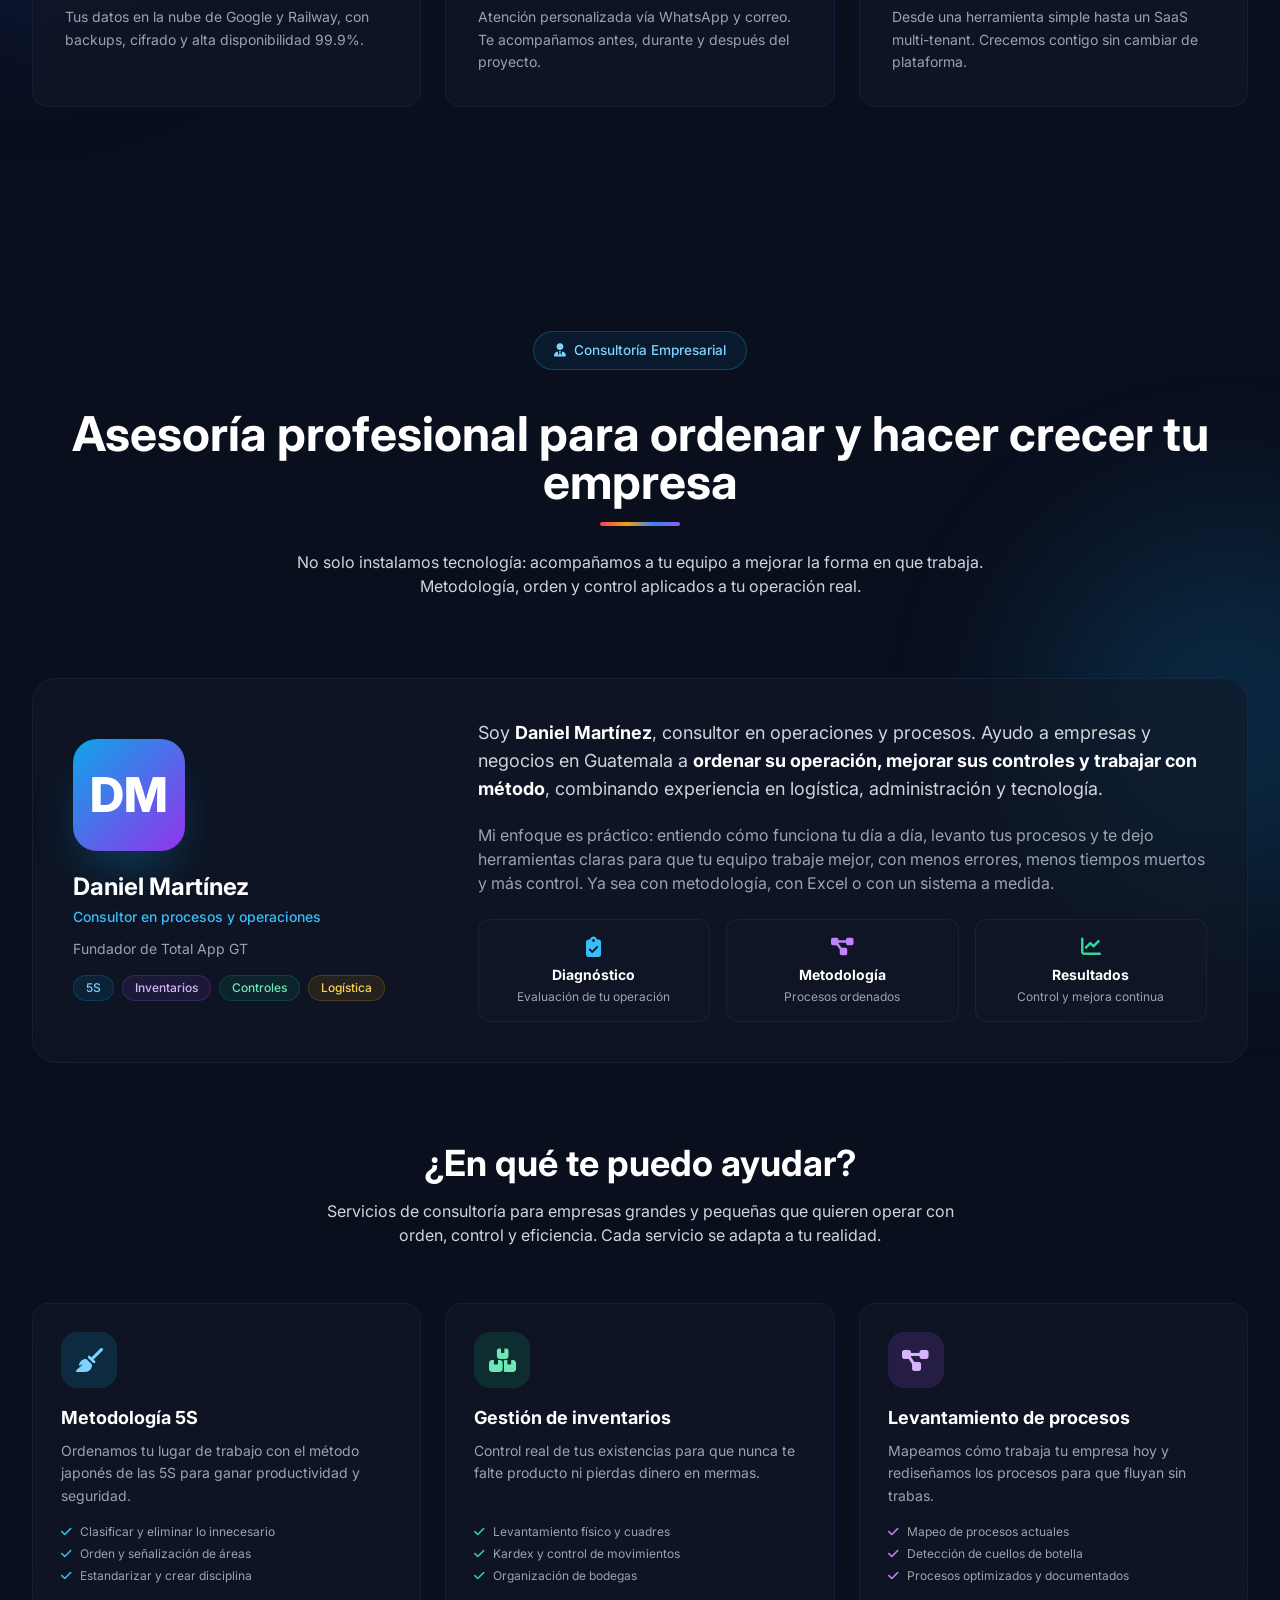
==== commit c763e8d5: "Landings de sistemas en sus subdominios; redirecciones y enlaces actualizados" ====
--- a/index.html
+++ b/index.html
@@ -221,7 +221,7 @@
         "applicationCategory": "BusinessApplication",
         "operatingSystem": "Web",
         "description": "Sistema SaaS para administración de iglesias: miembros, ofrendas, diezmos, reportes digitales y seguimiento.",
-        "url": "redil.html",
+        "url": "https://redil.totalappgt.com/",
         "offers": { "@type": "Offer", "price": "0", "priceCurrency": "GTQ" },
         "publisher": { "@type": "Organization", "name": "Total App GT" }
     }
@@ -234,7 +234,7 @@
         "applicationCategory": "BusinessApplication",
         "operatingSystem": "Web",
         "description": "Extractor y gestor automatizado de licitaciones del gobierno de Guatemala (Guatecompras OCDS) con dashboard y alertas.",
-        "url": "licitrackgt.html",
+        "url": "https://licitrackgt.totalappgt.com/",
         "offers": { "@type": "Offer", "price": "0", "priceCurrency": "GTQ" },
         "publisher": { "@type": "Organization", "name": "Total App GT" }
     }
@@ -247,7 +247,7 @@
         "applicationCategory": "FinanceApplication",
         "operatingSystem": "Web",
         "description": "ERP contable con facturación electrónica FEL, integración SAT, flujo de caja y multi-empresa.",
-        "url": "contapro.html",
+        "url": "https://contapro.totalappgt.com/",
         "offers": { "@type": "Offer", "price": "0", "priceCurrency": "GTQ" },
         "publisher": { "@type": "Organization", "name": "Total App GT" }
     }
@@ -260,7 +260,7 @@
         "applicationCategory": "EducationalApplication",
         "operatingSystem": "Web",
         "description": "Plataforma educativa integral: estudiantes, asistencias, calificaciones, docentes y reportes académicos.",
-        "url": "aulapro.html",
+        "url": "https://aulapro.totalappgt.com/",
         "offers": { "@type": "Offer", "price": "0", "priceCurrency": "GTQ" },
         "publisher": { "@type": "Organization", "name": "Total App GT" }
     }
@@ -273,7 +273,7 @@
         "applicationCategory": "BusinessApplication",
         "operatingSystem": "Web",
         "description": "Gestión completa de inventarios y bodegas: productos, movimientos, roles y reportes en tiempo real.",
-        "url": "invenpro.html",
+        "url": "https://invenpro.totalappgt.com/",
         "offers": { "@type": "Offer", "price": "0", "priceCurrency": "GTQ" },
         "publisher": { "@type": "Organization", "name": "Total App GT" }
     }
@@ -326,15 +326,15 @@
                     <div class="dropdown-menu absolute left-0 top-full pt-3 w-64">
                         <div class="glass rounded-xl p-2 border border-gray-700/50 shadow-2xl">
                             <p class="px-3 pt-2 pb-1 text-[10px] font-bold text-gray-500 uppercase tracking-widest">Plataformas</p>
-                            <a href="contapro.html" class="block px-3 py-2 rounded-lg text-sm text-gray-300 hover:bg-gray-800 hover:text-white transition-colors"><i class="fa-solid fa-calculator text-emerald-400 mr-2"></i>ContaPro</a>
-                            <a href="nominapro.html" class="block px-3 py-2 rounded-lg text-sm text-gray-300 hover:bg-gray-800 hover:text-white transition-colors"><i class="fa-solid fa-users-gear text-blue-400 mr-2"></i>NominaPro</a>
-                            <a href="invenpro.html" class="block px-3 py-2 rounded-lg text-sm text-gray-300 hover:bg-gray-800 hover:text-white transition-colors"><i class="fa-solid fa-warehouse text-amber-400 mr-2"></i>InvenPro</a>
-                            <a href="aulapro.html" class="block px-3 py-2 rounded-lg text-sm text-gray-300 hover:bg-gray-800 hover:text-white transition-colors"><i class="fa-solid fa-graduation-cap text-rose-400 mr-2"></i>AulaPro</a>
-                            <a href="clinipro.html" class="block px-3 py-2 rounded-lg text-sm text-gray-300 hover:bg-gray-800 hover:text-white transition-colors"><i class="fa-solid fa-stethoscope text-teal-400 mr-2"></i>CliniPro</a>
-                            <a href="redil.html" class="block px-3 py-2 rounded-lg text-sm text-gray-300 hover:bg-gray-800 hover:text-white transition-colors"><i class="fa-solid fa-church text-purple-400 mr-2"></i>Redil</a>
-                            <a href="resident.html" class="block px-3 py-2 rounded-lg text-sm text-gray-300 hover:bg-gray-800 hover:text-white transition-colors"><i class="fa-solid fa-building-shield text-indigo-400 mr-2"></i>Resident</a>
-                            <a href="licitrackgt.html" class="block px-3 py-2 rounded-lg text-sm text-gray-300 hover:bg-gray-800 hover:text-white transition-colors"><i class="fa-solid fa-file-contract text-sky-400 mr-2"></i>LicitrackGT</a>
-                            <a href="timepro.html" class="block px-3 py-2 rounded-lg text-sm text-gray-300 hover:bg-gray-800 hover:text-white transition-colors"><i class="fa-solid fa-list-check text-cyan-400 mr-2"></i>TimePro</a>
+                            <a href="https://contapro.totalappgt.com/" class="block px-3 py-2 rounded-lg text-sm text-gray-300 hover:bg-gray-800 hover:text-white transition-colors"><i class="fa-solid fa-calculator text-emerald-400 mr-2"></i>ContaPro</a>
+                            <a href="https://nominapro.totalappgt.com/" class="block px-3 py-2 rounded-lg text-sm text-gray-300 hover:bg-gray-800 hover:text-white transition-colors"><i class="fa-solid fa-users-gear text-blue-400 mr-2"></i>NominaPro</a>
+                            <a href="https://invenpro.totalappgt.com/" class="block px-3 py-2 rounded-lg text-sm text-gray-300 hover:bg-gray-800 hover:text-white transition-colors"><i class="fa-solid fa-warehouse text-amber-400 mr-2"></i>InvenPro</a>
+                            <a href="https://aulapro.totalappgt.com/" class="block px-3 py-2 rounded-lg text-sm text-gray-300 hover:bg-gray-800 hover:text-white transition-colors"><i class="fa-solid fa-graduation-cap text-rose-400 mr-2"></i>AulaPro</a>
+                            <a href="https://clinipro.totalappgt.com/" class="block px-3 py-2 rounded-lg text-sm text-gray-300 hover:bg-gray-800 hover:text-white transition-colors"><i class="fa-solid fa-stethoscope text-teal-400 mr-2"></i>CliniPro</a>
+                            <a href="https://redil.totalappgt.com/" class="block px-3 py-2 rounded-lg text-sm text-gray-300 hover:bg-gray-800 hover:text-white transition-colors"><i class="fa-solid fa-church text-purple-400 mr-2"></i>Redil</a>
+                            <a href="https://resident.totalappgt.com/" class="block px-3 py-2 rounded-lg text-sm text-gray-300 hover:bg-gray-800 hover:text-white transition-colors"><i class="fa-solid fa-building-shield text-indigo-400 mr-2"></i>Resident</a>
+                            <a href="https://licitrackgt.totalappgt.com/" class="block px-3 py-2 rounded-lg text-sm text-gray-300 hover:bg-gray-800 hover:text-white transition-colors"><i class="fa-solid fa-file-contract text-sky-400 mr-2"></i>LicitrackGT</a>
+                            <a href="https://timepro.totalappgt.com/" class="block px-3 py-2 rounded-lg text-sm text-gray-300 hover:bg-gray-800 hover:text-white transition-colors"><i class="fa-solid fa-list-check text-cyan-400 mr-2"></i>TimePro</a>
                         </div>
                     </div>
                 </div>
@@ -362,15 +362,15 @@
         <div class="px-4 pt-2 pb-6 space-y-1">
             <a href="#inicio" class="block px-3 py-2 text-base font-medium text-gray-300 hover:text-white hover:bg-gray-800 rounded-md">Inicio</a>
             <p class="px-3 pt-3 pb-1 text-xs font-semibold text-gray-500 uppercase tracking-wider">Sistemas</p>
-            <a href="contapro.html" class="block px-3 py-2 text-base font-medium text-gray-300 hover:text-white hover:bg-gray-800 rounded-md">ContaPro</a>
-            <a href="nominapro.html" class="block px-3 py-2 text-base font-medium text-gray-300 hover:text-white hover:bg-gray-800 rounded-md">NominaPro</a>
-            <a href="invenpro.html" class="block px-3 py-2 text-base font-medium text-gray-300 hover:text-white hover:bg-gray-800 rounded-md">InvenPro</a>
-            <a href="aulapro.html" class="block px-3 py-2 text-base font-medium text-gray-300 hover:text-white hover:bg-gray-800 rounded-md">AulaPro</a>
-            <a href="clinipro.html" class="block px-3 py-2 text-base font-medium text-gray-300 hover:text-white hover:bg-gray-800 rounded-md">CliniPro</a>
-            <a href="redil.html" class="block px-3 py-2 text-base font-medium text-gray-300 hover:text-white hover:bg-gray-800 rounded-md">Redil</a>
-            <a href="resident.html" class="block px-3 py-2 text-base font-medium text-gray-300 hover:text-white hover:bg-gray-800 rounded-md">Resident</a>
-            <a href="licitrackgt.html" class="block px-3 py-2 text-base font-medium text-gray-300 hover:text-white hover:bg-gray-800 rounded-md">LicitrackGT</a>
-            <a href="timepro.html" class="block px-3 py-2 text-base font-medium text-gray-300 hover:text-white hover:bg-gray-800 rounded-md">TimePro</a>
+            <a href="https://contapro.totalappgt.com/" class="block px-3 py-2 text-base font-medium text-gray-300 hover:text-white hover:bg-gray-800 rounded-md">ContaPro</a>
+            <a href="https://nominapro.totalappgt.com/" class="block px-3 py-2 text-base font-medium text-gray-300 hover:text-white hover:bg-gray-800 rounded-md">NominaPro</a>
+            <a href="https://invenpro.totalappgt.com/" class="block px-3 py-2 text-base font-medium text-gray-300 hover:text-white hover:bg-gray-800 rounded-md">InvenPro</a>
+            <a href="https://aulapro.totalappgt.com/" class="block px-3 py-2 text-base font-medium text-gray-300 hover:text-white hover:bg-gray-800 rounded-md">AulaPro</a>
+            <a href="https://clinipro.totalappgt.com/" class="block px-3 py-2 text-base font-medium text-gray-300 hover:text-white hover:bg-gray-800 rounded-md">CliniPro</a>
+            <a href="https://redil.totalappgt.com/" class="block px-3 py-2 text-base font-medium text-gray-300 hover:text-white hover:bg-gray-800 rounded-md">Redil</a>
+            <a href="https://resident.totalappgt.com/" class="block px-3 py-2 text-base font-medium text-gray-300 hover:text-white hover:bg-gray-800 rounded-md">Resident</a>
+            <a href="https://licitrackgt.totalappgt.com/" class="block px-3 py-2 text-base font-medium text-gray-300 hover:text-white hover:bg-gray-800 rounded-md">LicitrackGT</a>
+            <a href="https://timepro.totalappgt.com/" class="block px-3 py-2 text-base font-medium text-gray-300 hover:text-white hover:bg-gray-800 rounded-md">TimePro</a>
             <a href="#total-suite" class="block px-3 py-2 text-base font-semibold text-emerald-300 hover:text-white hover:bg-gray-800 rounded-md">Suite</a>
             <p class="px-3 pt-3 pb-1 text-xs font-semibold text-gray-500 uppercase tracking-wider">Servicios</p>
             <a href="#web" class="block px-3 py-2 text-base font-medium text-gray-300 hover:text-white hover:bg-gray-800 rounded-md">Páginas web</a>
@@ -969,7 +969,7 @@
                     </div>
                 </div>
                 <div class="px-6 pb-6">
-                    <a href="nominapro.html"
+                    <a href="https://nominapro.totalappgt.com/"
                        class="w-full flex items-center justify-center gap-2 py-3 rounded-xl text-sm font-semibold transition-all btn-glow" style="background:rgba(16,185,129,.15);color:#6ee7b7;border:1px solid rgba(16,185,129,.3)">
                         Ver NominaPro <i class="fa-solid fa-arrow-up-right-from-square"></i>
                     </a>
@@ -989,12 +989,11 @@
                         <span>Gestión</span><span>Reportes PDF</span><span>WhatsApp</span><span>Multi-sede</span>
                     </div>
                 </div>
-                <div class="px-6 pb-6 flex flex-col gap-2">
-                    <a href="redil.html"
+                <div class="px-6 pb-6">
+                    <a href="https://redil.totalappgt.com/"
                        class="w-full flex items-center justify-center gap-2 py-3 rounded-xl text-sm font-semibold transition-all btn-glow" style="background:rgba(168,85,247,.15);color:#d8b4fe;border:1px solid rgba(168,85,247,.3)">
                         Ver Redil <i class="fa-solid fa-arrow-up-right-from-square"></i>
                     </a>
-                    <a href="https://redil.totalappgt.com/?login=1" class="text-center text-xs font-semibold text-purple-300 hover:text-white transition-colors">Entrar al sistema <i class="fa-solid fa-right-to-bracket ml-1"></i></a>
                 </div>
             </div>
 
@@ -1012,7 +1011,7 @@
                     </div>
                 </div>
                 <div class="px-6 pb-6">
-                    <a href="licitrackgt.html"
+                    <a href="https://licitrackgt.totalappgt.com/"
                        class="w-full flex items-center justify-center gap-2 py-3 rounded-xl text-sm font-semibold transition-all btn-glow" style="background:rgba(59,130,246,.15);color:#93c5fd;border:1px solid rgba(59,130,246,.3)">
                         Ver LicitrackGT <i class="fa-solid fa-arrow-up-right-from-square"></i>
                     </a>
@@ -1033,7 +1032,7 @@
                     </div>
                 </div>
                 <div class="px-6 pb-6">
-                    <a href="contapro.html"
+                    <a href="https://contapro.totalappgt.com/"
                        class="w-full flex items-center justify-center gap-2 py-3 rounded-xl text-sm font-semibold transition-all btn-glow" style="background:rgba(52,211,153,.15);color:#86efac;border:1px solid rgba(52,211,153,.3)">
                         Ver ContaPro <i class="fa-solid fa-arrow-up-right-from-square"></i>
                     </a>
@@ -1054,7 +1053,7 @@
                     </div>
                 </div>
                 <div class="px-6 pb-6">
-                    <a href="aulapro.html"
+                    <a href="https://aulapro.totalappgt.com/"
                        class="w-full flex items-center justify-center gap-2 py-3 rounded-xl text-sm font-semibold transition-all btn-glow" style="background:rgba(244,63,94,.15);color:#fda4af;border:1px solid rgba(244,63,94,.3)">
                         Ver AulaPro <i class="fa-solid fa-arrow-up-right-from-square"></i>
                     </a>
@@ -1075,7 +1074,7 @@
                     </div>
                 </div>
                 <div class="px-6 pb-6">
-                    <a href="invenpro.html"
+                    <a href="https://invenpro.totalappgt.com/"
                        class="w-full flex items-center justify-center gap-2 py-3 rounded-xl text-sm font-semibold transition-all btn-glow" style="background:rgba(251,191,36,.15);color:#fcd34d;border:1px solid rgba(251,191,36,.3)">
                         Ver InvenPro <i class="fa-solid fa-arrow-up-right-from-square"></i>
                     </a>
@@ -1095,12 +1094,11 @@
                         <span>Agenda</span><span>Expedientes</span><span>Recetas PDF</span><span>WhatsApp</span>
                     </div>
                 </div>
-                <div class="px-6 pb-6 flex flex-col gap-2">
-                    <a href="clinipro.html"
+                <div class="px-6 pb-6">
+                    <a href="https://clinipro.totalappgt.com/"
                        class="w-full flex items-center justify-center gap-2 py-3 rounded-xl text-sm font-semibold transition-all btn-glow" style="background:rgba(20,184,166,.15);color:#5eead4;border:1px solid rgba(20,184,166,.3)">
                         Ver CliniPro <i class="fa-solid fa-arrow-up-right-from-square"></i>
                     </a>
-                    <a href="https://clinipro.totalappgt.com/login" class="text-center text-xs font-semibold text-teal-300 hover:text-white transition-colors">Entrar al sistema <i class="fa-solid fa-right-to-bracket ml-1"></i></a>
                 </div>
             </div>
 
@@ -1118,7 +1116,7 @@
                     </div>
                 </div>
                 <div class="px-6 pb-6">
-                    <a href="timepro.html"
+                    <a href="https://timepro.totalappgt.com/"
                        class="w-full flex items-center justify-center gap-2 py-3 rounded-xl text-sm font-semibold transition-all btn-glow" style="background:rgba(6,182,212,.15);color:#67e8f9;border:1px solid rgba(6,182,212,.3)">
                         Ver TimePro <i class="fa-solid fa-arrow-up-right-from-square"></i>
                     </a>
@@ -1139,7 +1137,7 @@
                     </div>
                 </div>
                 <div class="px-6 pb-6">
-                    <a href="resident.html"
+                    <a href="https://resident.totalappgt.com/"
                        class="w-full flex items-center justify-center gap-2 py-3 rounded-xl text-sm font-semibold transition-all btn-glow" style="background:rgba(99,102,241,.15);color:#a5b4fc;border:1px solid rgba(99,102,241,.3)">
                         Ver Resident <i class="fa-solid fa-arrow-up-right-from-square"></i>
                     </a>
@@ -1240,7 +1238,7 @@
                 <a href="https://app.recurrente.com/s/total-app-gt/total-app-erp-corporativo" target="_blank" rel="noopener" class="mt-6 w-full text-center py-3 rounded-xl text-sm font-semibold border border-gray-600 hover:border-emerald-400 text-white transition-all">Contratar</a>
             </div>
         </div>
-        <p class="mt-8 text-center text-xs text-gray-400">Todos los módulos comparten un mismo inicio de sesión e IA · Pago mensual con tarjeta o transferencia · <a href="contapro.html#erp" class="text-emerald-400 hover:text-emerald-300">Ver detalle de Total Suite</a></p>
+        <p class="mt-8 text-center text-xs text-gray-400">Todos los módulos comparten un mismo inicio de sesión e IA · Pago mensual con tarjeta o transferencia · <a href="https://contapro.totalappgt.com/" class="text-emerald-400 hover:text-emerald-300">Ver detalle de Total Suite</a></p>
     </div>
 </section>
 
@@ -2013,15 +2011,15 @@
             <div>
                 <p class="text-white font-bold mb-4 text-sm uppercase tracking-wider">Sistemas</p>
                 <ul class="space-y-2.5 text-sm">
-                    <li><a href="contapro.html" class="text-gray-400 hover:text-brand-400 transition-colors">ContaPro</a></li>
-                    <li><a href="nominapro.html" class="text-gray-400 hover:text-brand-400 transition-colors">NominaPro</a></li>
-                    <li><a href="invenpro.html" class="text-gray-400 hover:text-brand-400 transition-colors">InvenPro</a></li>
-                    <li><a href="aulapro.html" class="text-gray-400 hover:text-brand-400 transition-colors">AulaPro</a></li>
-                    <li><a href="clinipro.html" class="text-gray-400 hover:text-brand-400 transition-colors">CliniPro</a></li>
-                    <li><a href="redil.html" class="text-gray-400 hover:text-brand-400 transition-colors">Redil</a></li>
-                    <li><a href="resident.html" class="text-gray-400 hover:text-brand-400 transition-colors">Resident</a></li>
-                    <li><a href="licitrackgt.html" class="text-gray-400 hover:text-brand-400 transition-colors">LicitrackGT</a></li>
-                    <li><a href="timepro.html" class="text-gray-400 hover:text-brand-400 transition-colors">TimePro</a></li>
+                    <li><a href="https://contapro.totalappgt.com/" class="text-gray-400 hover:text-brand-400 transition-colors">ContaPro</a></li>
+                    <li><a href="https://nominapro.totalappgt.com/" class="text-gray-400 hover:text-brand-400 transition-colors">NominaPro</a></li>
+                    <li><a href="https://invenpro.totalappgt.com/" class="text-gray-400 hover:text-brand-400 transition-colors">InvenPro</a></li>
+                    <li><a href="https://aulapro.totalappgt.com/" class="text-gray-400 hover:text-brand-400 transition-colors">AulaPro</a></li>
+                    <li><a href="https://clinipro.totalappgt.com/" class="text-gray-400 hover:text-brand-400 transition-colors">CliniPro</a></li>
+                    <li><a href="https://redil.totalappgt.com/" class="text-gray-400 hover:text-brand-400 transition-colors">Redil</a></li>
+                    <li><a href="https://resident.totalappgt.com/" class="text-gray-400 hover:text-brand-400 transition-colors">Resident</a></li>
+                    <li><a href="https://licitrackgt.totalappgt.com/" class="text-gray-400 hover:text-brand-400 transition-colors">LicitrackGT</a></li>
+                    <li><a href="https://timepro.totalappgt.com/" class="text-gray-400 hover:text-brand-400 transition-colors">TimePro</a></li>
                     <li><a href="#total-suite" class="text-emerald-300 hover:text-emerald-200 transition-colors font-semibold">Total Suite</a></li>
                 </ul>
             </div>
@@ -2203,7 +2201,7 @@
 <script>
 // Hace que TODA la tarjeta de sistema navegue a su landing (no solo el boton)
 document.querySelectorAll('.sys-card').forEach(function (card) {
-  var link = card.querySelector('a[href$=".html"]');
+  var link = card.querySelector('a[href]');
   if (!link) return;
   card.style.cursor = 'pointer';
   card.addEventListener('click', function (e) {
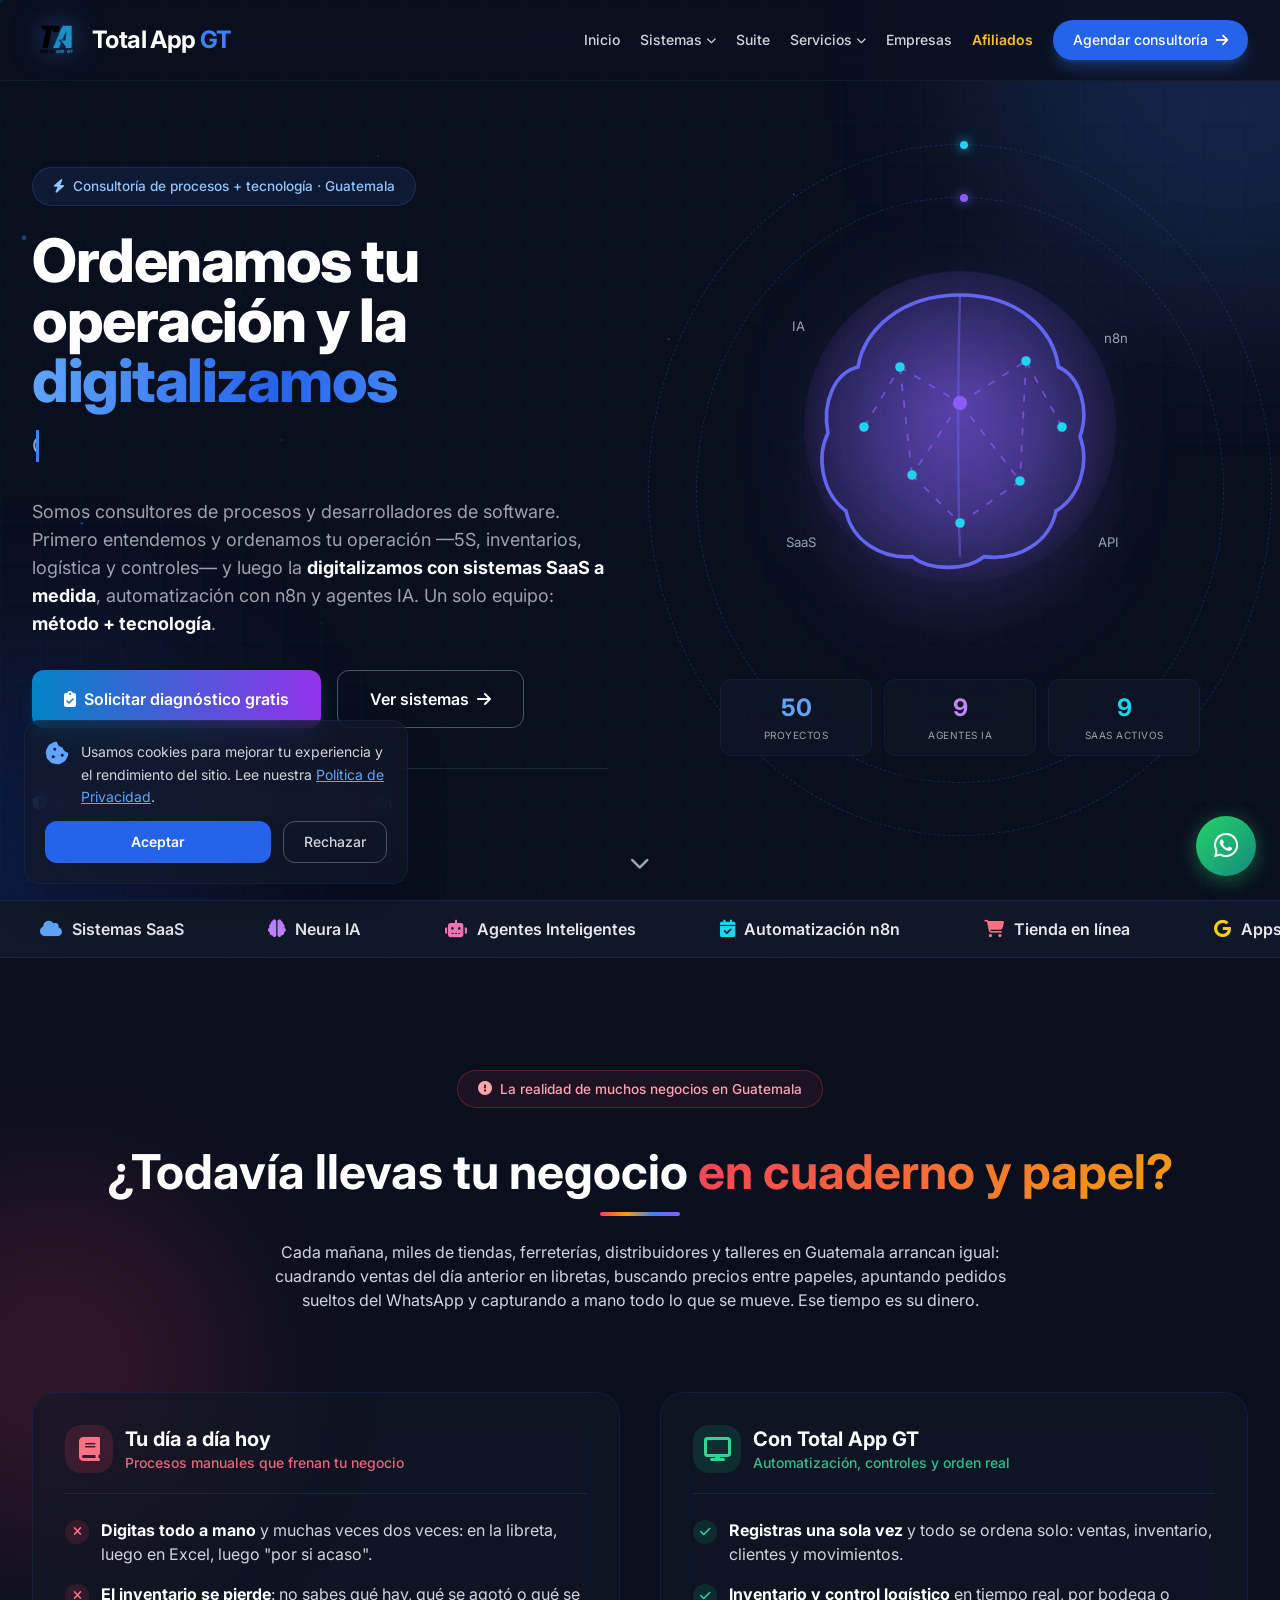
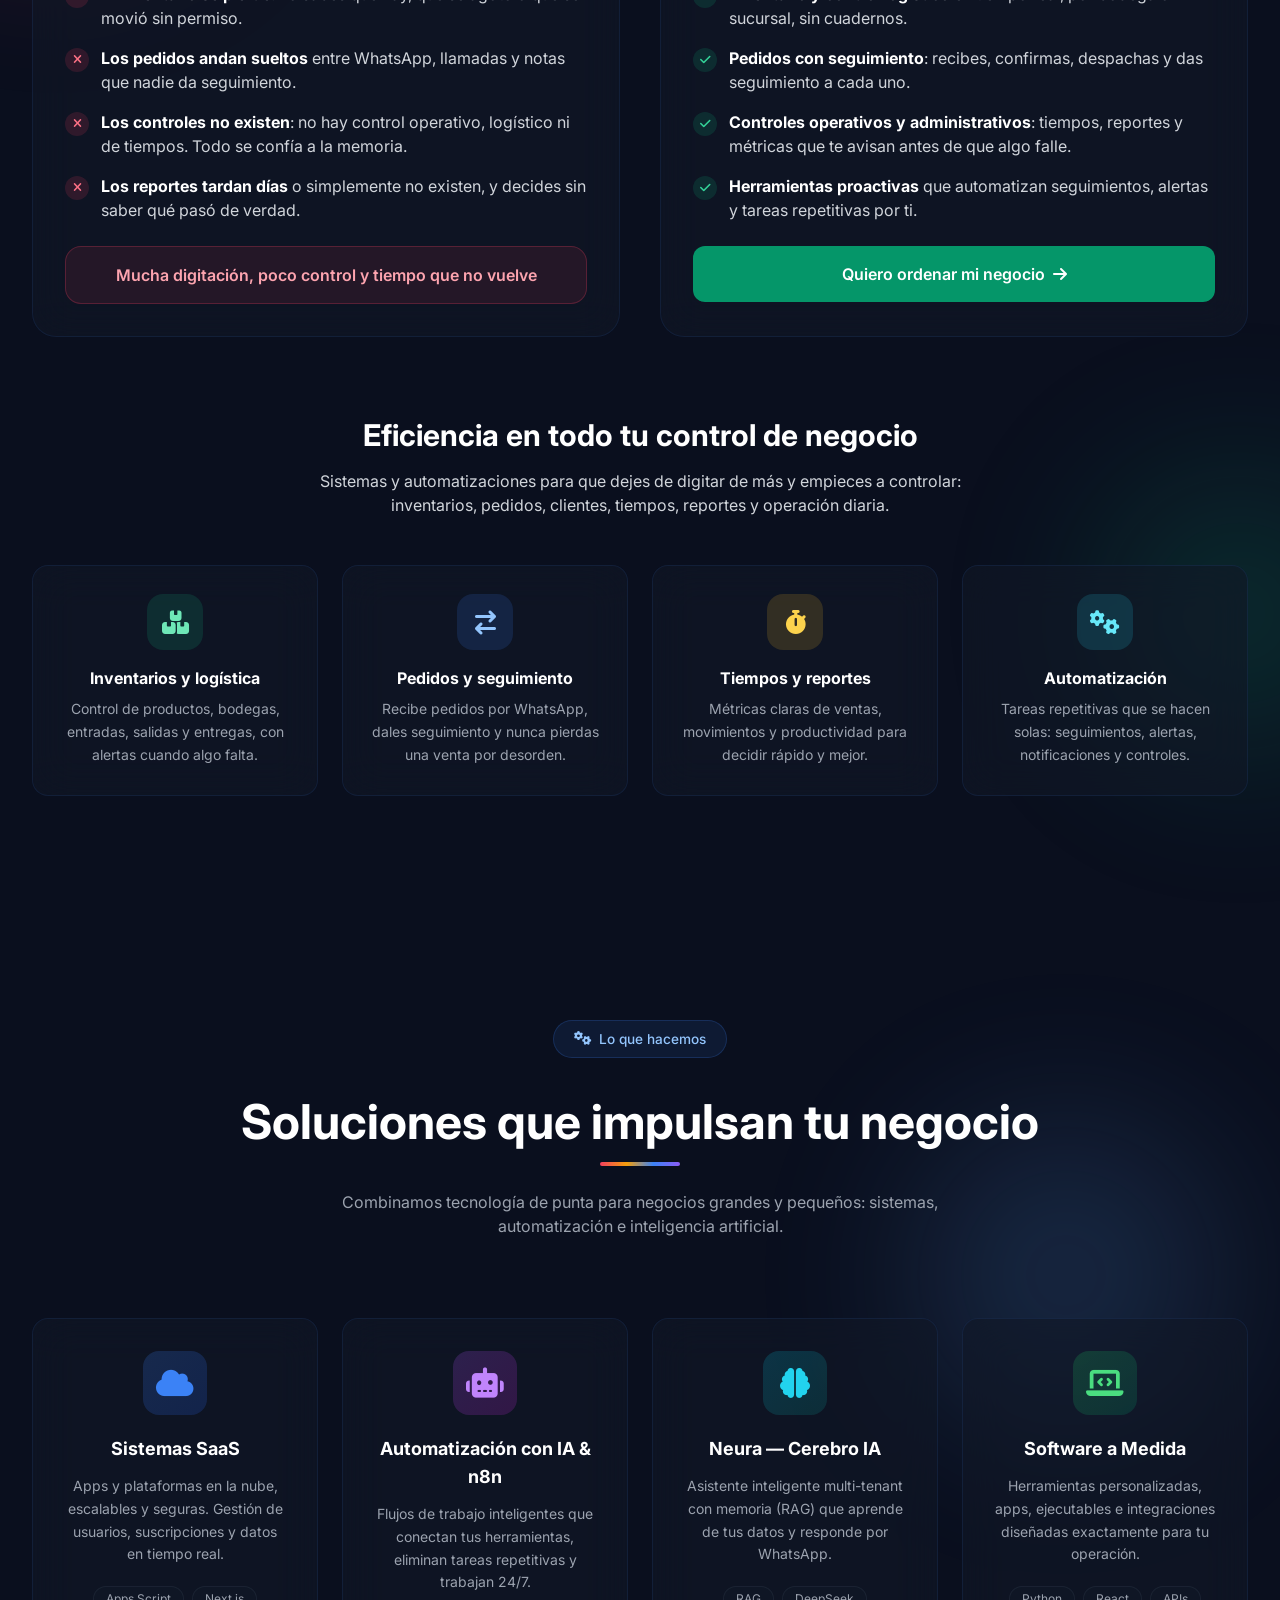
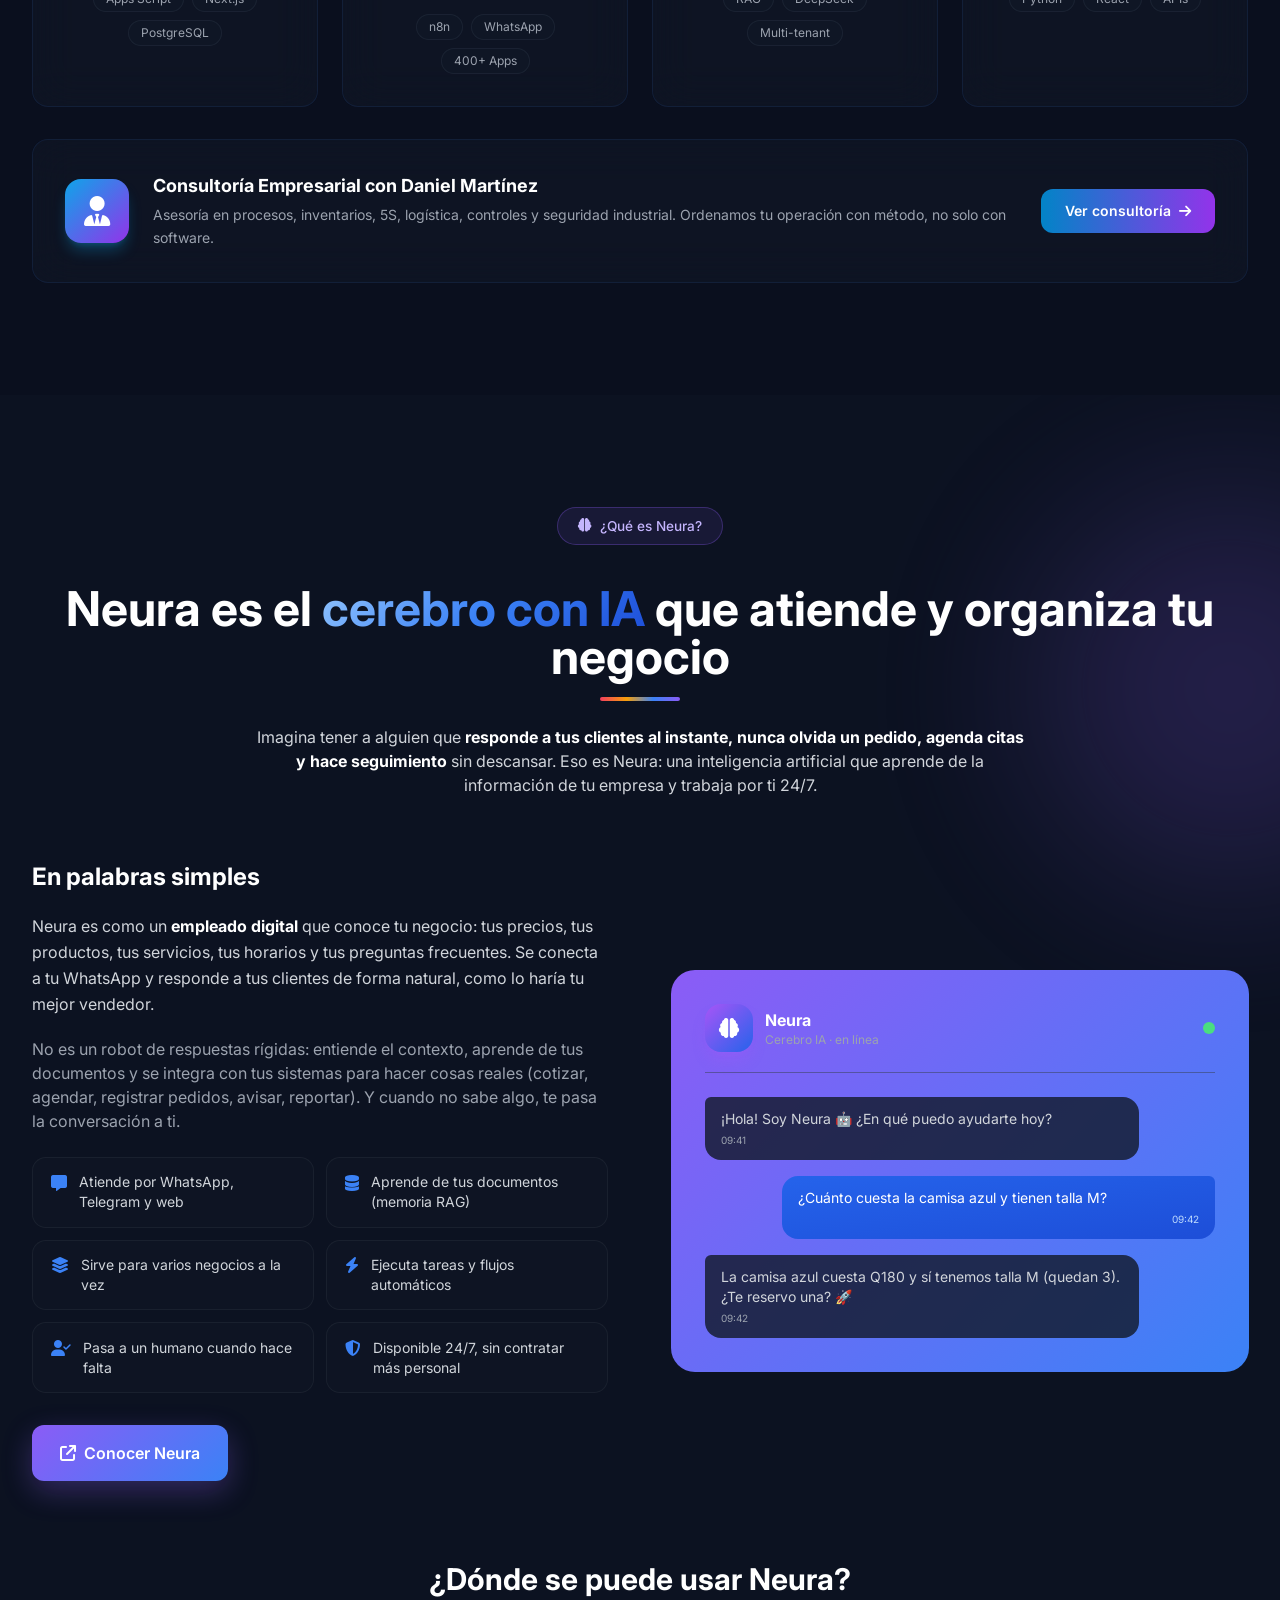
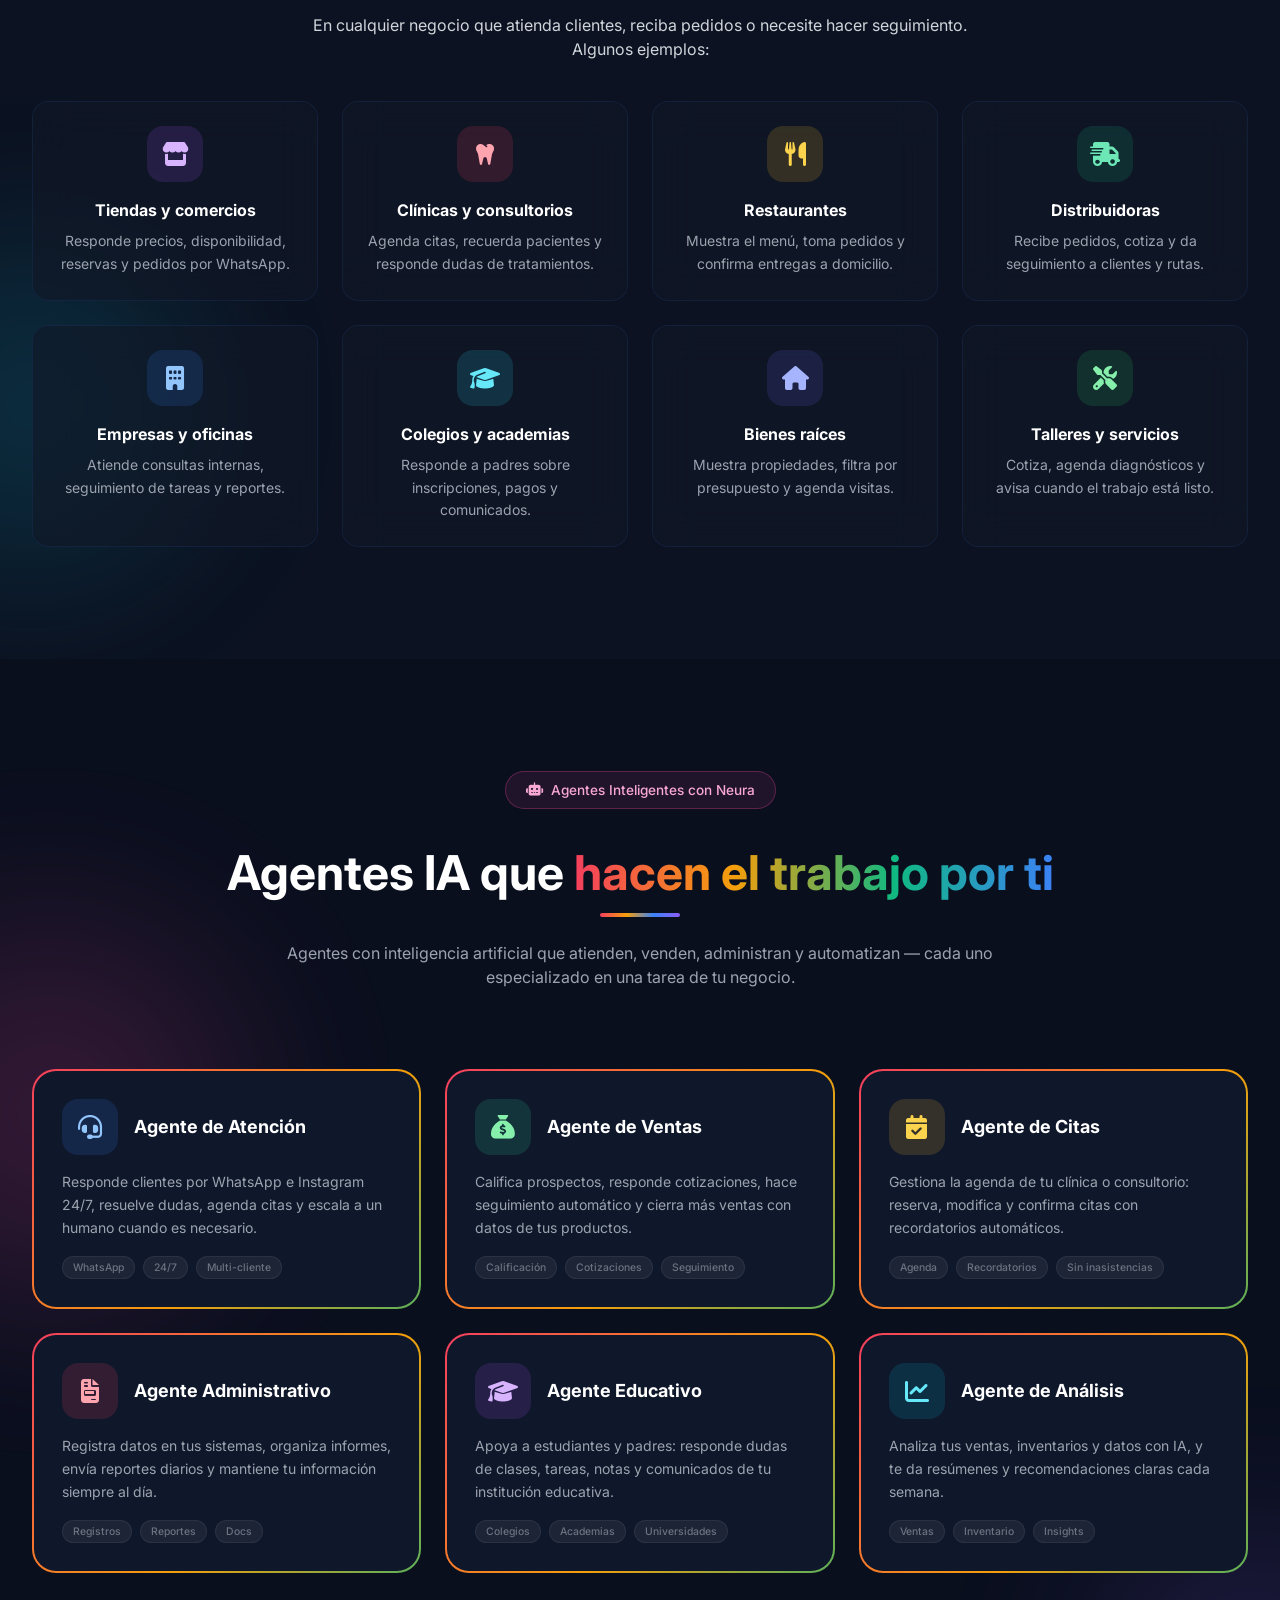
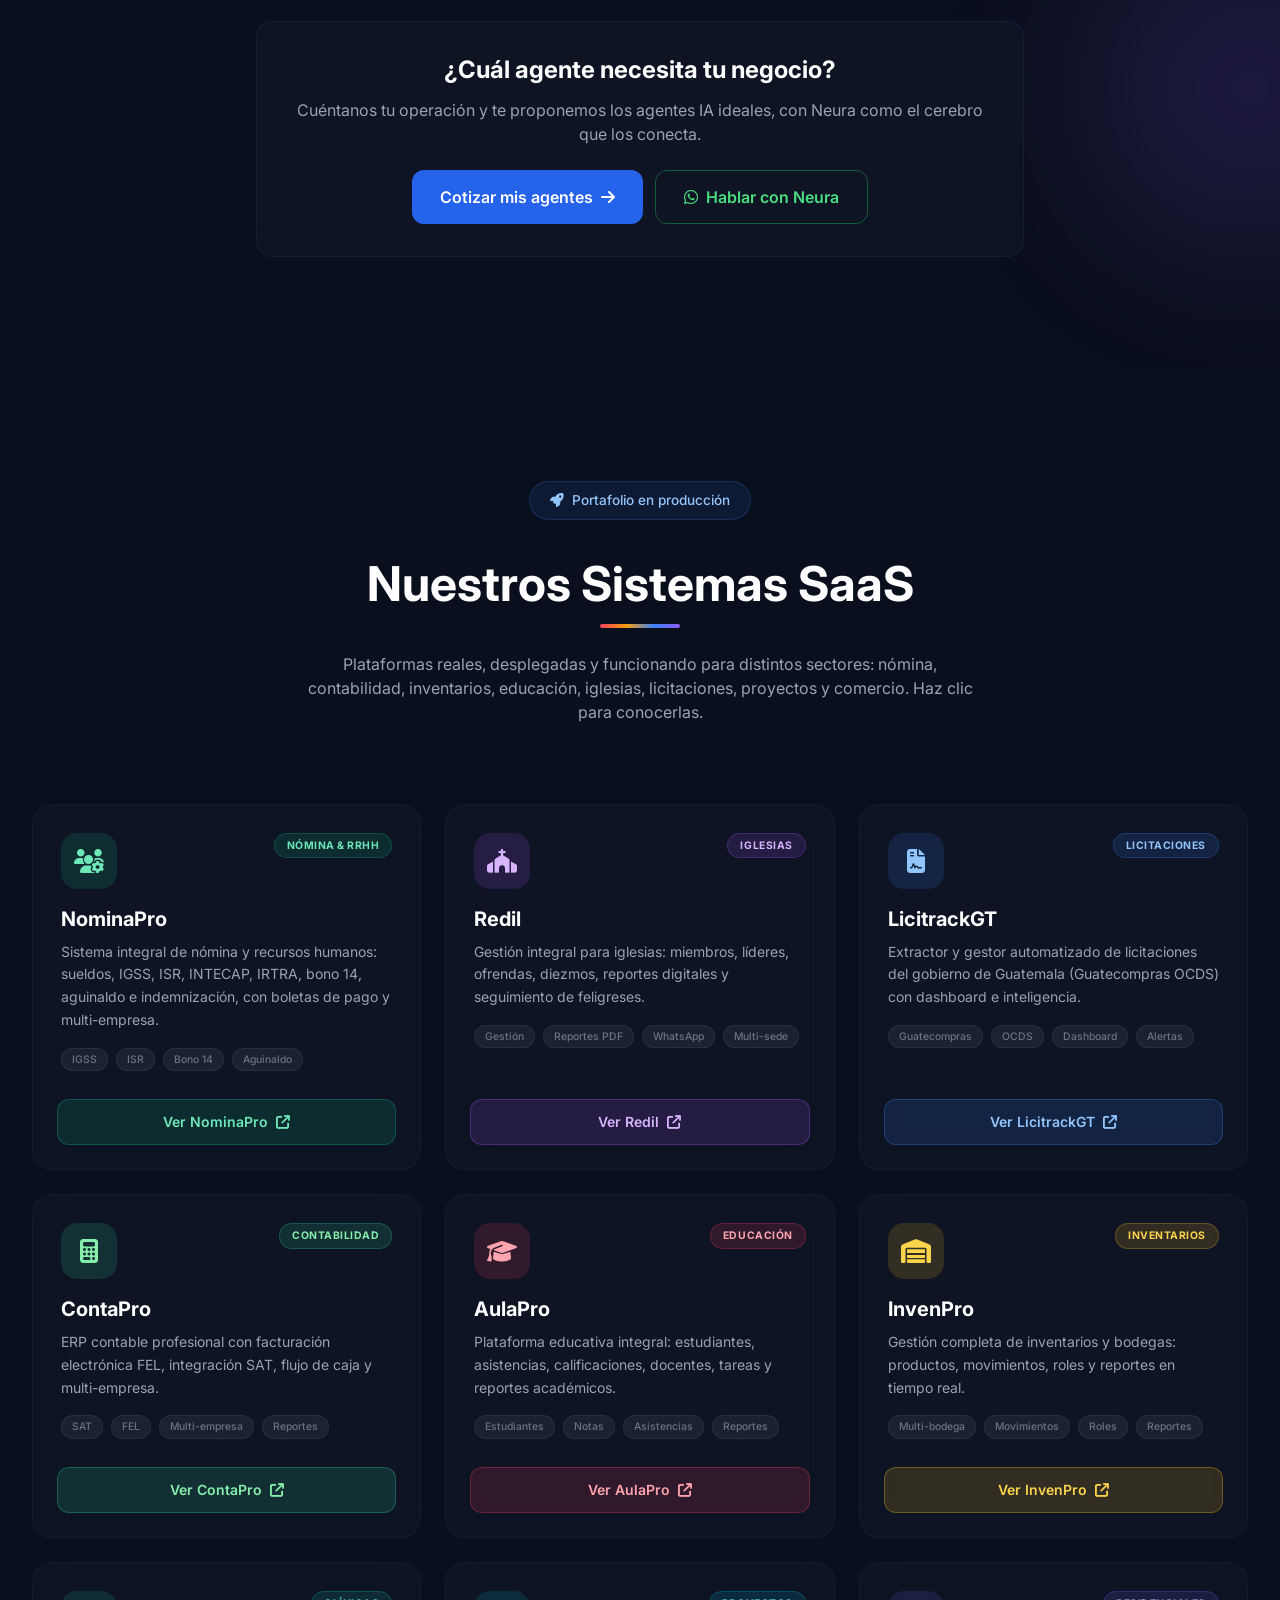
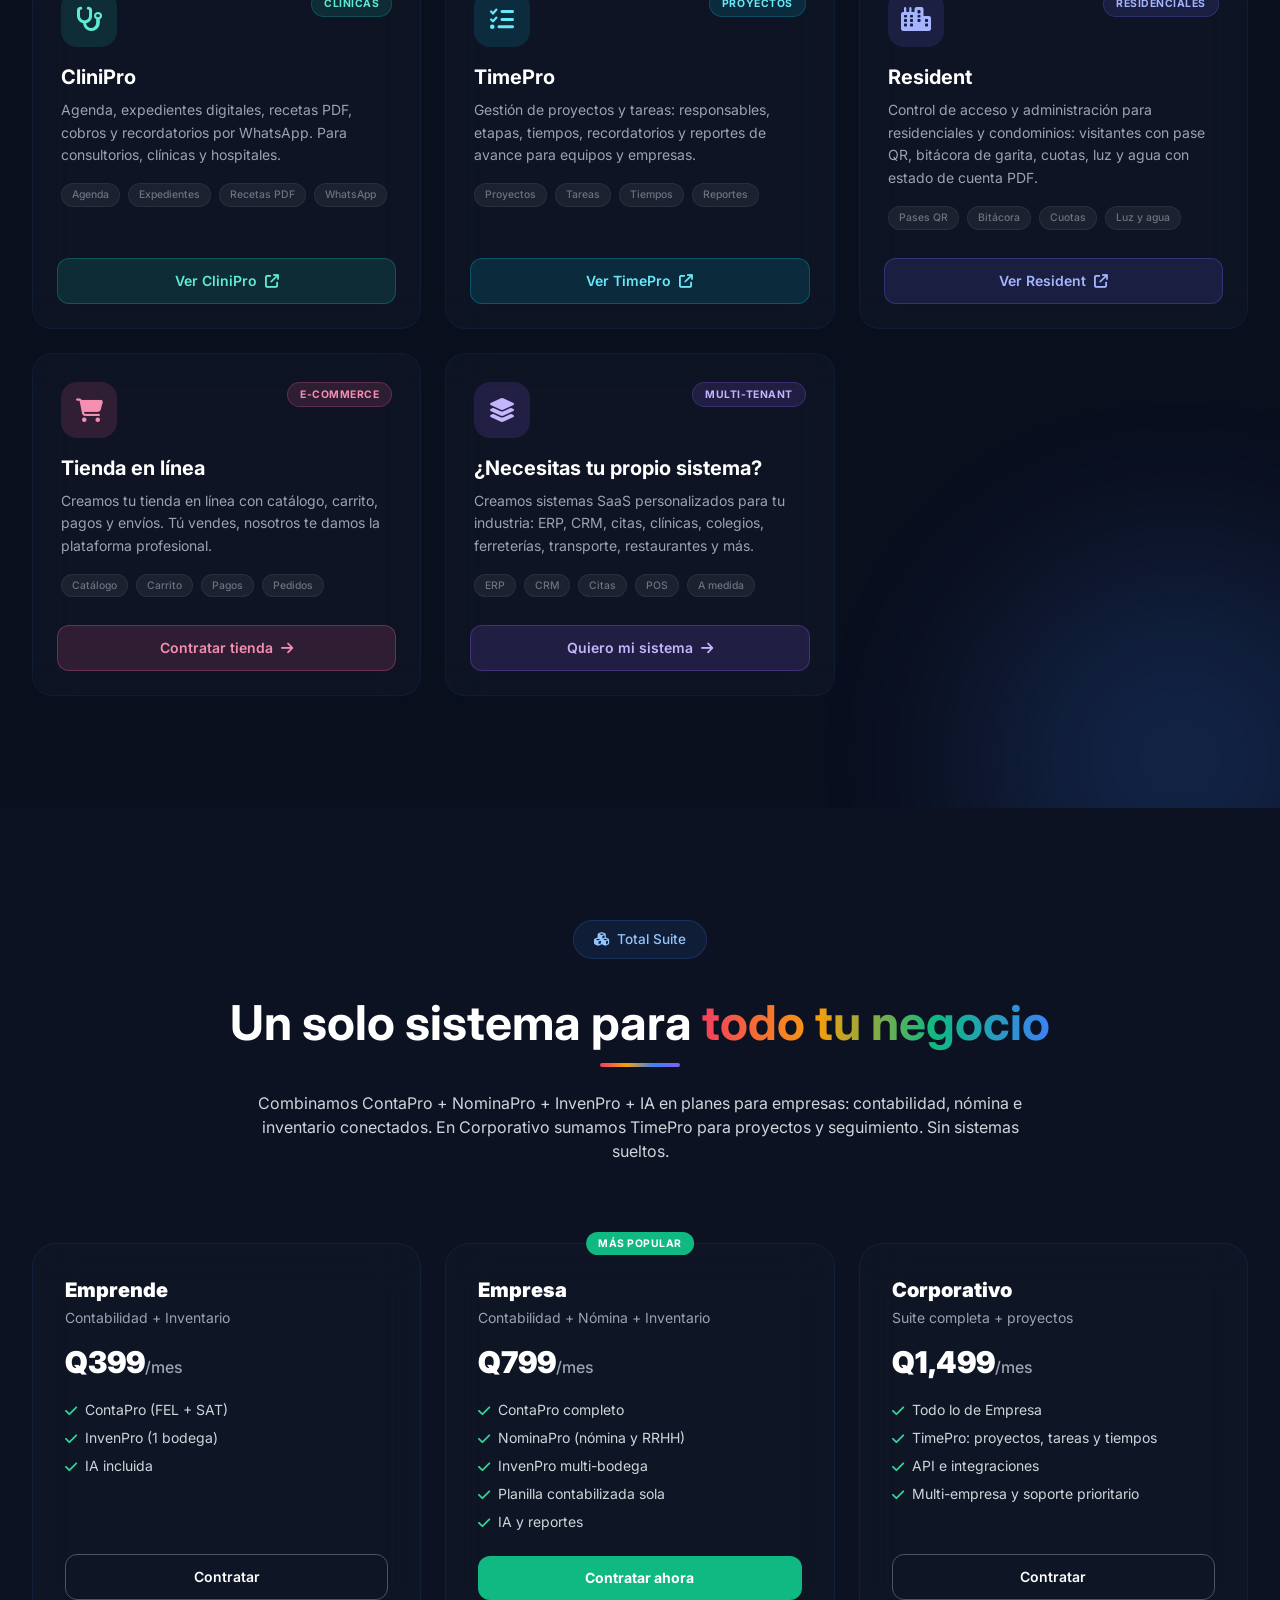
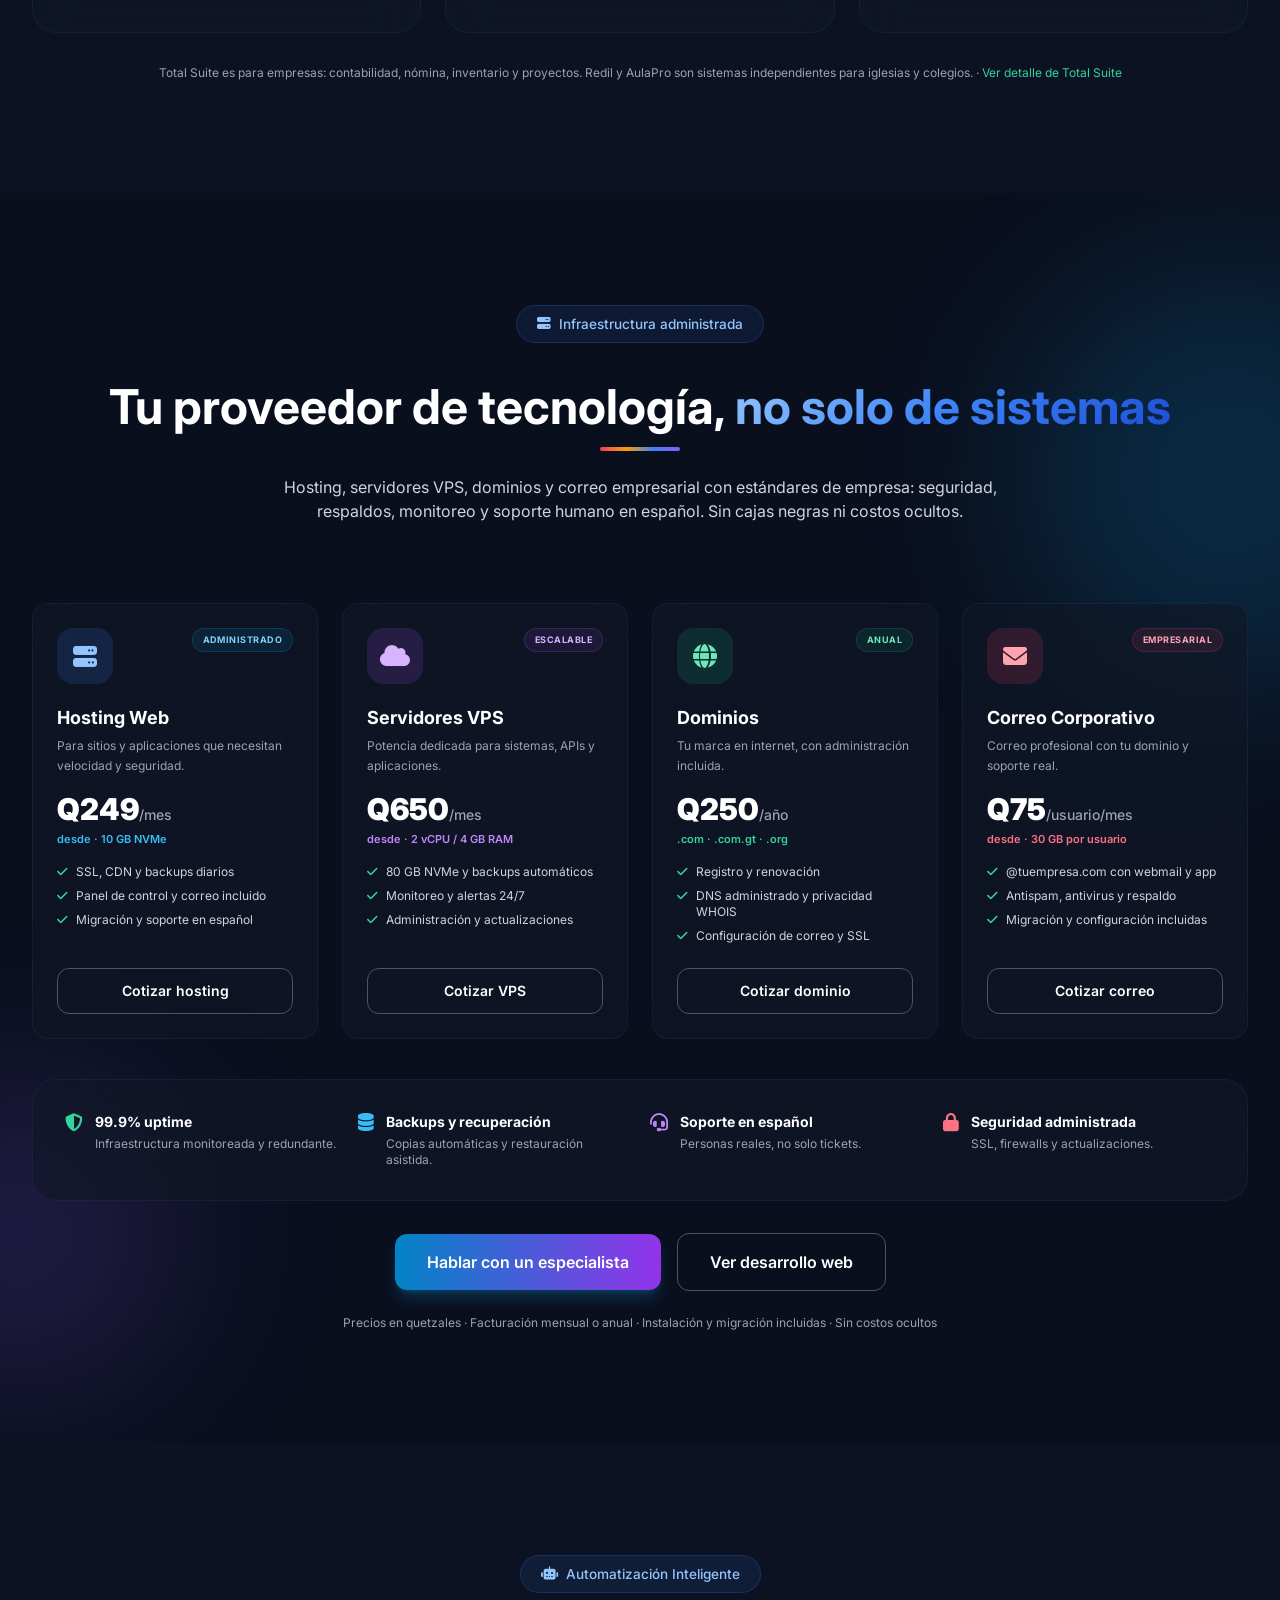
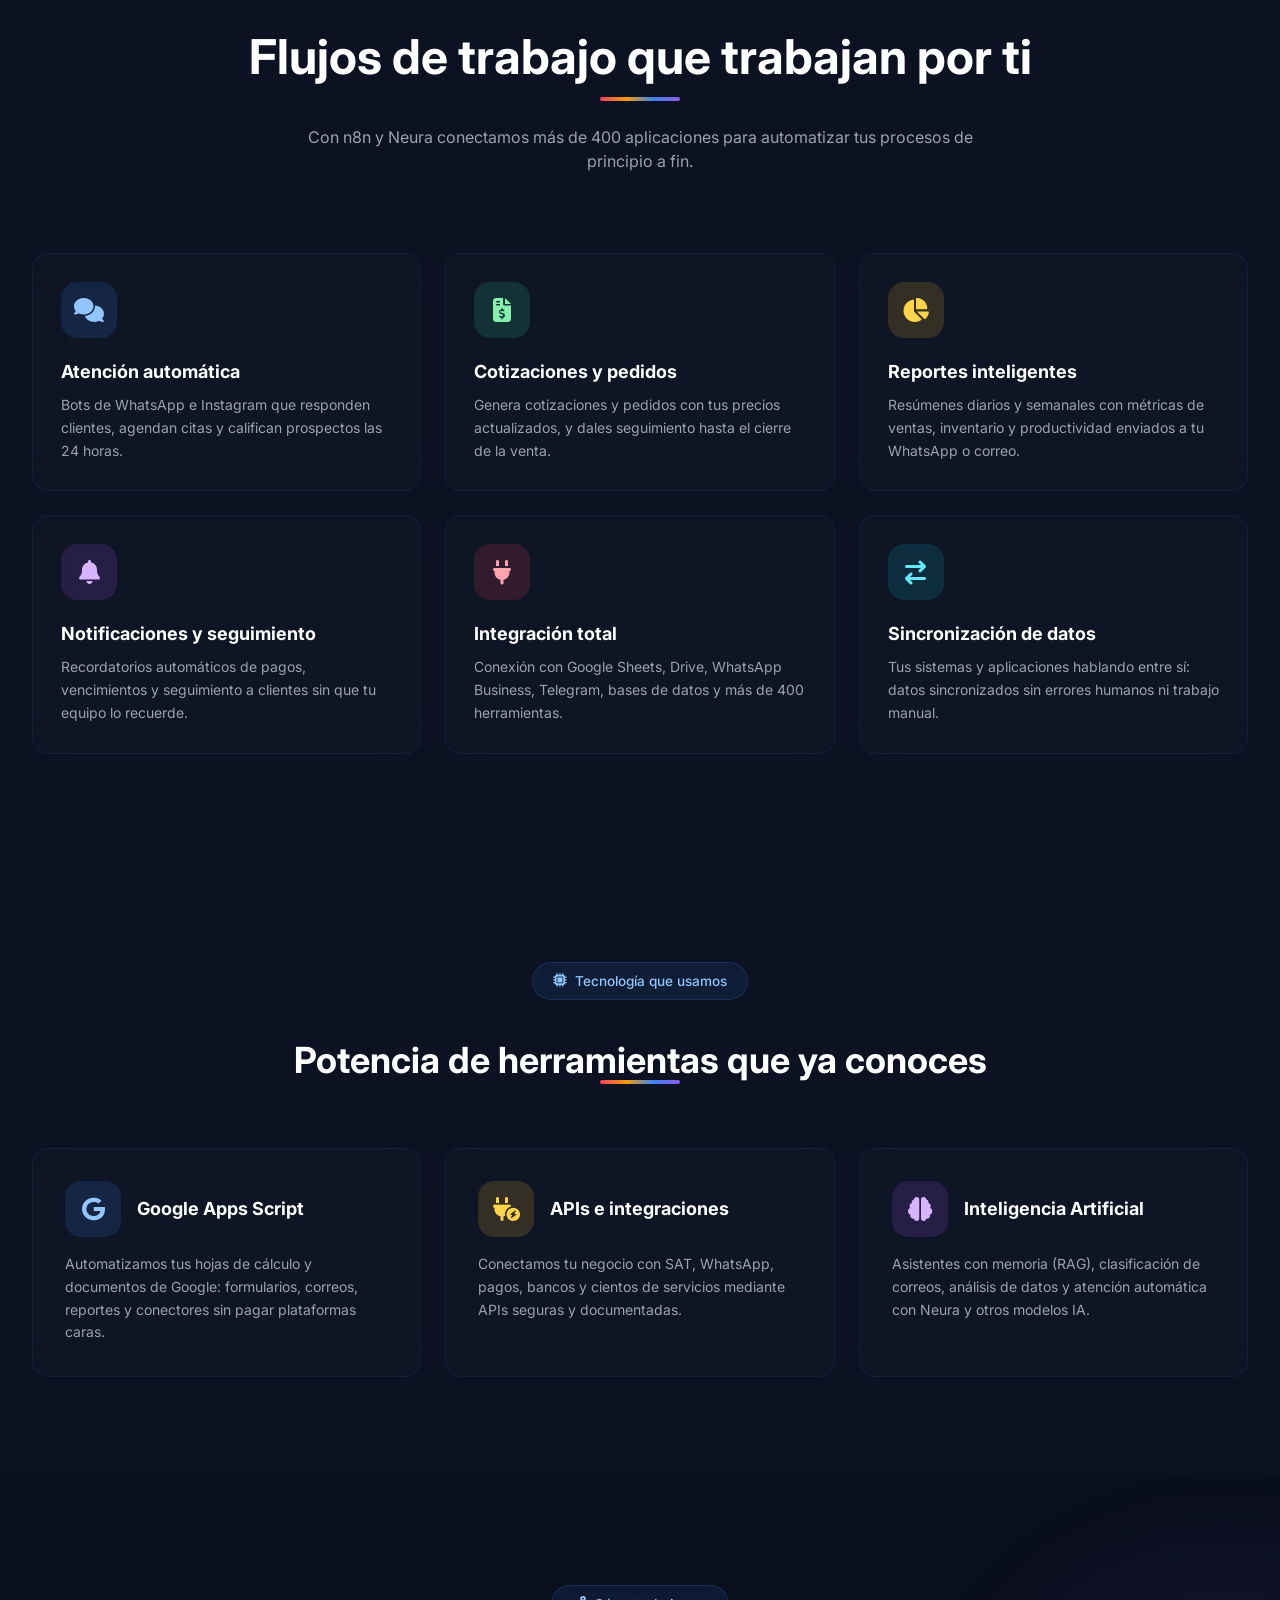
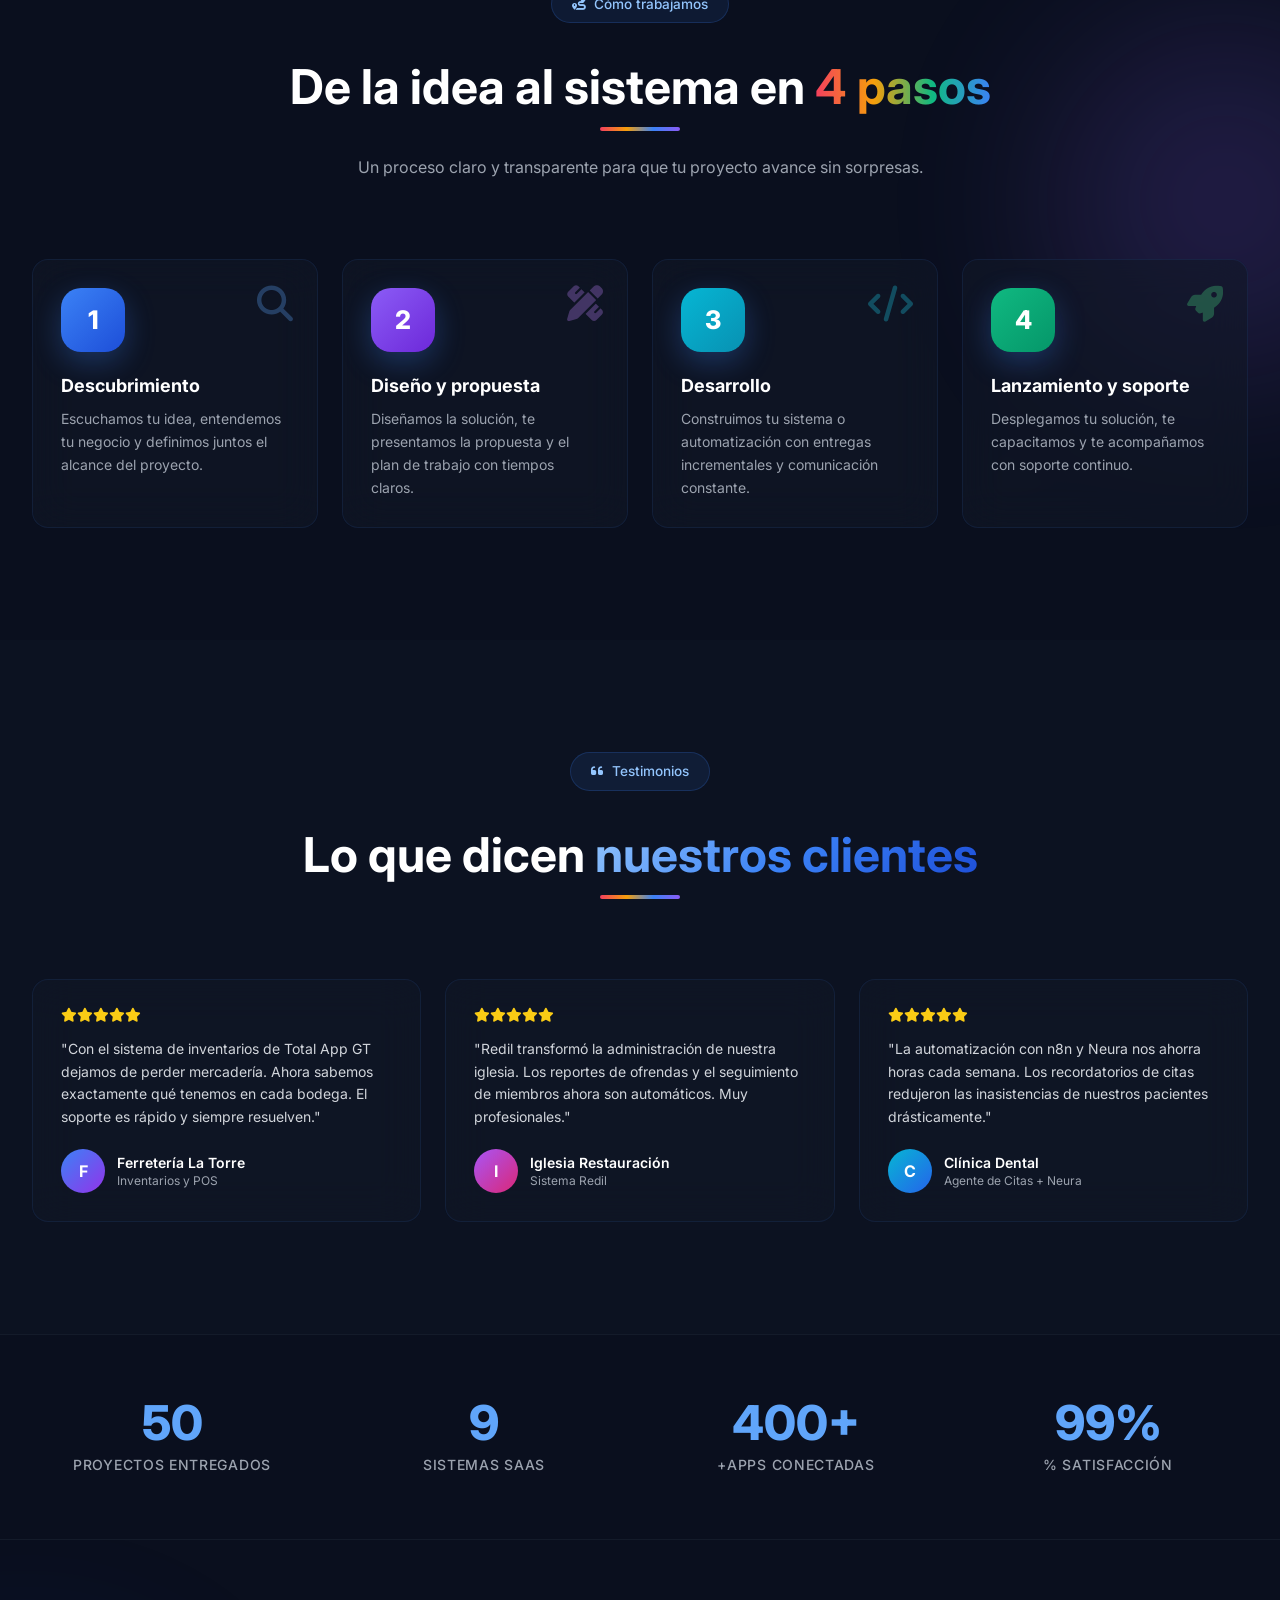
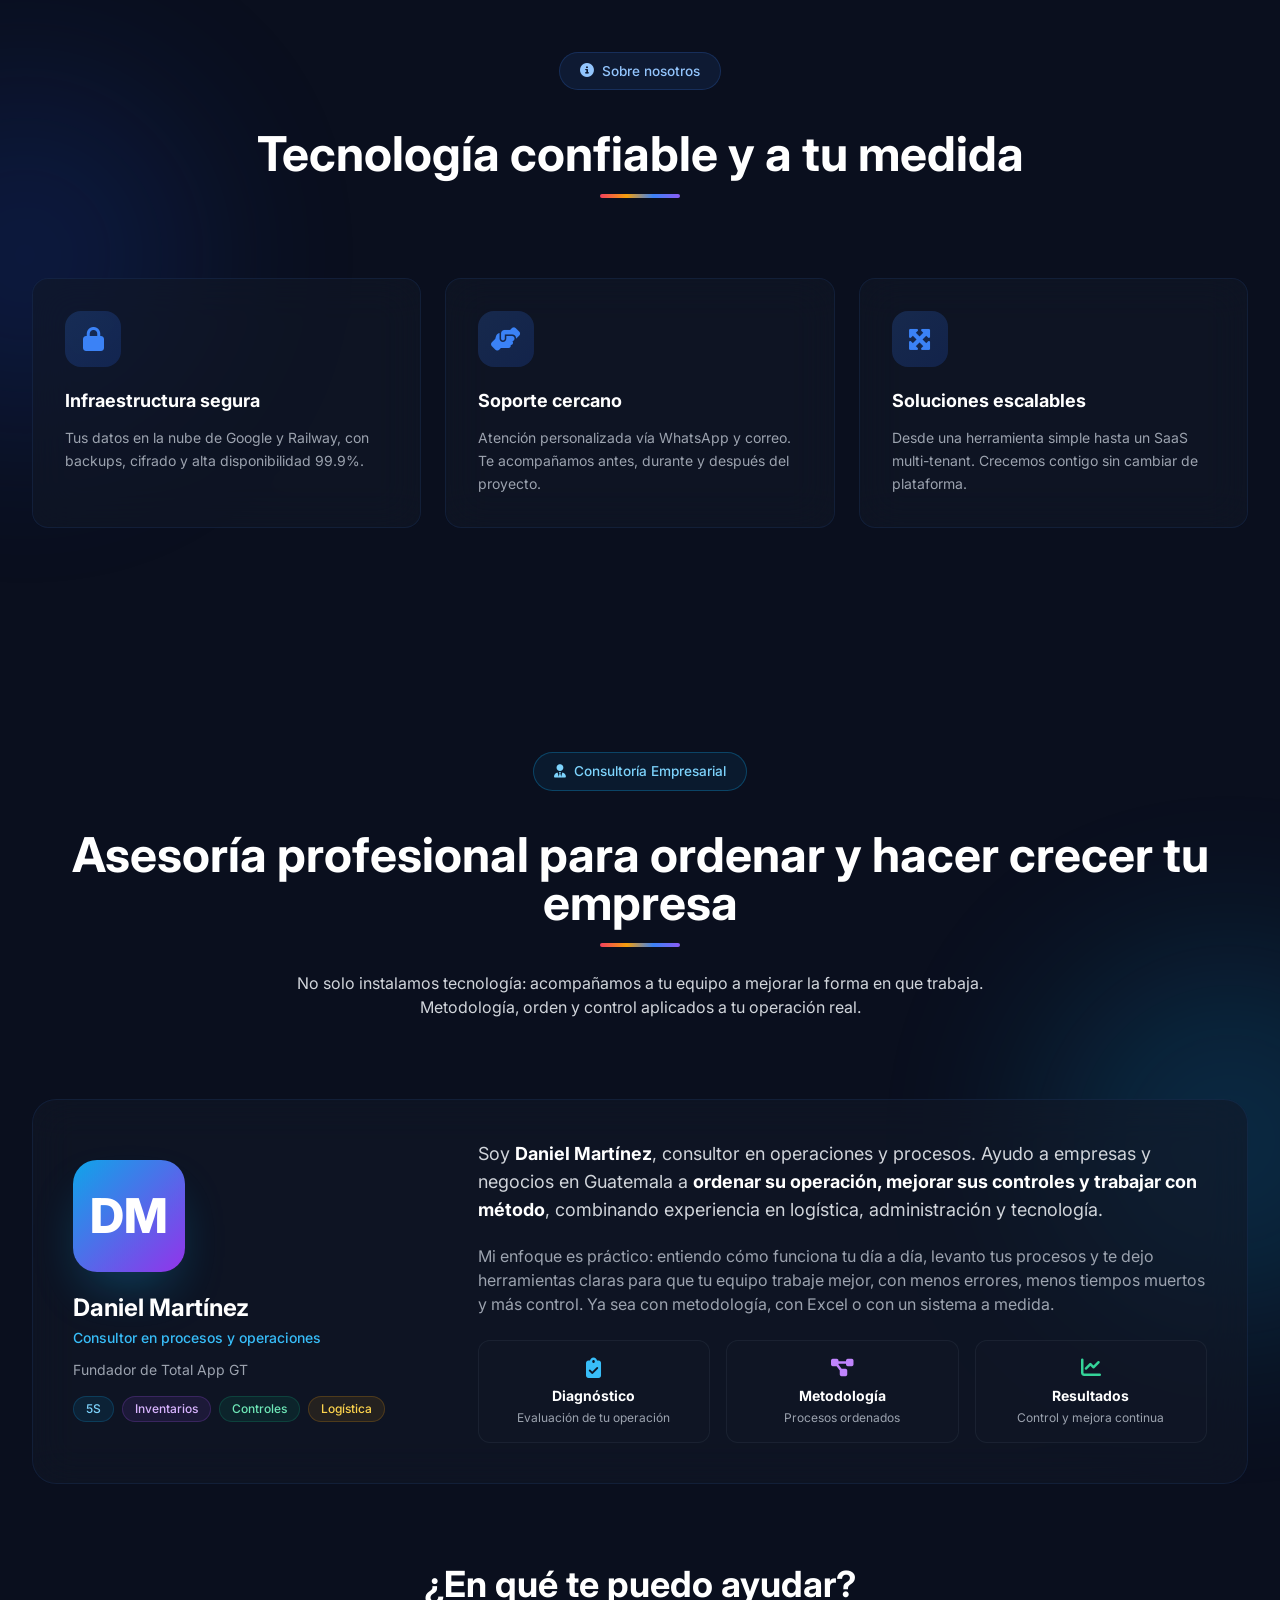
==== commit 5bffd1b6: "Servicios tecnologicos premium, precios profesionales y Total Suite enfocado en empresas" ====
--- a/index.html
+++ b/index.html
@@ -40,9 +40,9 @@
     <link rel="preconnect" href="https://fonts.googleapis.com">
     <link rel="preconnect" href="https://fonts.gstatic.com" crossorigin>
     <link rel="preconnect" href="https://cdnjs.cloudflare.com">
-    <link rel="preload" href="tailwind-compiled.css?v=7" as="style">
-
-    <link rel="stylesheet" href="tailwind-compiled.css?v=7">
+    <link rel="preload" href="tailwind-compiled.css?v=8" as="style">
+
+    <link rel="stylesheet" href="tailwind-compiled.css?v=8">
     <link href="https://fonts.googleapis.com/css2?family=Inter:wght@300;400;500;600;700;800;900&display=swap" rel="stylesheet">
     <link rel="stylesheet" href="https://cdnjs.cloudflare.com/ajax/libs/font-awesome/6.4.0/css/all.min.css" media="print" onload="this.media='all'">
     <noscript><link rel="stylesheet" href="https://cdnjs.cloudflare.com/ajax/libs/font-awesome/6.4.0/css/all.min.css"></noscript>
@@ -1197,7 +1197,7 @@
             <span class="badge-soft mb-6"><i class="fa-solid fa-cubes"></i> Total Suite</span>
             <h2 class="text-3xl sm:text-5xl font-bold text-white mt-4 mb-4">Un solo sistema para <span class="gradient-text-multi">todo tu negocio</span></h2>
             <div class="gradient-bar"></div>
-            <p class="text-gray-300 max-w-3xl mx-auto mt-6 text-sm sm:text-base">Combinamos ContaPro + NominaPro + InvenPro + IA en planes únicos: contabilidad, nómina e inventario conectados y compartiendo datos. Sin sistemas sueltos.</p>
+            <p class="text-gray-300 max-w-3xl mx-auto mt-6 text-sm sm:text-base">Combinamos ContaPro + NominaPro + InvenPro + IA en planes para empresas: contabilidad, nómina e inventario conectados. En Corporativo sumamos TimePro para proyectos y seguimiento. Sin sistemas sueltos.</p>
         </div>
         <div class="grid sm:grid-cols-3 gap-6">
             <div class="glass rounded-3xl p-8 border border-gray-800/50 flex flex-col">
@@ -1212,7 +1212,7 @@
                 <a href="https://app.recurrente.com/s/total-app-gt/total-app-erp-emprende" target="_blank" rel="noopener" class="mt-6 w-full text-center py-3 rounded-xl text-sm font-semibold border border-gray-600 hover:border-emerald-400 text-white transition-all">Contratar</a>
             </div>
             <div class="glass rounded-3xl p-8 border-2 border-emerald-500/60 flex flex-col relative">
-                <span class="absolute -top-3 left-1/2 -translate-x-1/2 px-3 py-1 rounded-full text-[.65rem] font-bold uppercase tracking-wider bg-emerald-500 text-white">Más completo</span>
+                <span class="absolute -top-3 left-1/2 -translate-x-1/2 px-3 py-1 rounded-full text-[.65rem] font-bold uppercase tracking-wider bg-emerald-500 text-white">Más popular</span>
                 <h3 class="text-xl font-black text-white">Empresa</h3>
                 <p class="text-gray-400 text-sm mt-1">Contabilidad + Nómina + Inventario</p>
                 <p class="mt-4 text-3xl font-black text-white">Q799<span class="text-base font-medium text-gray-400">/mes</span></p>
@@ -1227,57 +1227,121 @@
             </div>
             <div class="glass rounded-3xl p-8 border border-gray-800/50 flex flex-col">
                 <h3 class="text-xl font-black text-white">Corporativo</h3>
-                <p class="text-gray-400 text-sm mt-1">Todo el ecosistema</p>
+                <p class="text-gray-400 text-sm mt-1">Suite completa + proyectos</p>
                 <p class="mt-4 text-3xl font-black text-white">Q1,499<span class="text-base font-medium text-gray-400">/mes</span></p>
                 <ul class="mt-5 space-y-2 text-sm text-gray-300 flex-1">
                     <li class="flex items-start gap-2"><i class="fa-solid fa-check text-emerald-400 mt-1"></i> Todo lo de Empresa</li>
-                    <li class="flex items-start gap-2"><i class="fa-solid fa-check text-emerald-400 mt-1"></i> AulaPro, Redil y más módulos</li>
+                    <li class="flex items-start gap-2"><i class="fa-solid fa-check text-emerald-400 mt-1"></i> TimePro: proyectos, tareas y tiempos</li>
                     <li class="flex items-start gap-2"><i class="fa-solid fa-check text-emerald-400 mt-1"></i> API e integraciones</li>
                     <li class="flex items-start gap-2"><i class="fa-solid fa-check text-emerald-400 mt-1"></i> Multi-empresa y soporte prioritario</li>
                 </ul>
                 <a href="https://app.recurrente.com/s/total-app-gt/total-app-erp-corporativo" target="_blank" rel="noopener" class="mt-6 w-full text-center py-3 rounded-xl text-sm font-semibold border border-gray-600 hover:border-emerald-400 text-white transition-all">Contratar</a>
             </div>
         </div>
-        <p class="mt-8 text-center text-xs text-gray-400">Todos los módulos comparten un mismo inicio de sesión e IA · Pago mensual con tarjeta o transferencia · <a href="https://contapro.totalappgt.com/" class="text-emerald-400 hover:text-emerald-300">Ver detalle de Total Suite</a></p>
+        <p class="mt-8 text-center text-xs text-gray-400">Total Suite es para empresas: contabilidad, nómina, inventario y proyectos. Redil y AulaPro son sistemas independientes para iglesias y colegios. · <a href="https://contapro.totalappgt.com/" class="text-emerald-400 hover:text-emerald-300">Ver detalle de Total Suite</a></p>
     </div>
 </section>
 
 <!-- ======================= SERVICIOS ======================= -->
 <section id="servicios-tec" class="relative py-20 sm:py-28 overflow-hidden">
+    <div class="parallax-shape" style="width:420px;height:420px;background:#0ea5e9;top:6%;right:-160px;animation:float 9s ease-in-out infinite"></div>
+    <div class="parallax-shape" style="width:320px;height:320px;background:#8b5cf6;bottom:4%;left:-140px;animation:float 7s ease-in-out infinite reverse"></div>
     <div class="max-w-7xl mx-auto px-4 sm:px-6 lg:px-8 relative z-10">
         <div class="text-center mb-14 sm:mb-20 reveal">
-            <span class="badge-soft mb-6"><i class="fa-solid fa-server"></i> Servicios tecnológicos</span>
-            <h2 class="text-3xl sm:text-5xl font-bold text-white mt-4 mb-4">Tu proveedor de tecnología, no solo de sistemas</h2>
+            <span class="badge-soft mb-6"><i class="fa-solid fa-server"></i> Infraestructura administrada</span>
+            <h2 class="text-3xl sm:text-5xl font-bold text-white mt-4 mb-4">Tu proveedor de tecnología, <span class="gradient-text">no solo de sistemas</span></h2>
             <div class="gradient-bar"></div>
-            <p class="text-gray-400 max-w-2xl mx-auto mt-6 text-sm sm:text-base">Además de nuestros sistemas, te damos todo lo que tu negocio necesita para estar en línea y seguro: hosting, dominios, servidores en la nube y correo empresarial.</p>
-        </div>
-        <div class="grid sm:grid-cols-2 lg:grid-cols-4 gap-6">
-            <div class="glass rounded-2xl p-6 border border-gray-800/50 reveal hover:-translate-y-2 transition-all duration-300">
-                <div class="w-14 h-14 rounded-2xl flex items-center justify-center text-2xl mb-5" style="background:rgba(59,130,246,.15);color:#93c5fd"><i class="fa-solid fa-globe"></i></div>
-                <h3 class="text-lg font-bold text-white mb-2">Hosting Web</h3>
-                <p class="text-gray-400 text-sm leading-relaxed mb-4">Alojamos tu sitio o tus sistemas, rápido y seguro, con SSL y respaldos. Desde <b class="text-white">Q75/mes</b>.</p>
-                <a href="https://wa.me/50258303182?text=Quiero%20hosting%20web" target="_blank" rel="noopener" class="text-sm font-semibold text-sky-400 hover:text-sky-300">Cotizar <i class="fa-solid fa-arrow-right"></i></a>
-            </div>
-            <div class="glass rounded-2xl p-6 border border-gray-800/50 reveal hover:-translate-y-2 transition-all duration-300">
-                <div class="w-14 h-14 rounded-2xl flex items-center justify-center text-2xl mb-5" style="background:rgba(16,185,129,.15);color:#6ee7b7"><i class="fa-solid fa-link"></i></div>
-                <h3 class="text-lg font-bold text-white mb-2">Dominios .com / .gt</h3>
-                <p class="text-gray-400 text-sm leading-relaxed mb-4">Registramos y administramos tu dominio, con tu marca. Desde <b class="text-white">Q120/año</b>.</p>
-                <a href="https://wa.me/50258303182?text=Quiero%20un%20dominio" target="_blank" rel="noopener" class="text-sm font-semibold text-emerald-400 hover:text-emerald-300">Cotizar <i class="fa-solid fa-arrow-right"></i></a>
-            </div>
-            <div class="glass rounded-2xl p-6 border border-gray-800/50 reveal hover:-translate-y-2 transition-all duration-300">
-                <div class="w-14 h-14 rounded-2xl flex items-center justify-center text-2xl mb-5" style="background:rgba(168,85,247,.15);color:#d8b4fe"><i class="fa-solid fa-cloud"></i></div>
-                <h3 class="text-lg font-bold text-white mb-2">Servidores Cloud</h3>
-                <p class="text-gray-400 text-sm leading-relaxed mb-4">VPS escalables para tus aplicaciones, con backups y monitoreo. Desde <b class="text-white">Q350/mes</b>.</p>
-                <a href="https://wa.me/50258303182?text=Quiero%20un%20servidor%20cloud" target="_blank" rel="noopener" class="text-sm font-semibold text-purple-400 hover:text-purple-300">Cotizar <i class="fa-solid fa-arrow-right"></i></a>
-            </div>
-            <div class="glass rounded-2xl p-6 border border-gray-800/50 reveal hover:-translate-y-2 transition-all duration-300">
-                <div class="w-14 h-14 rounded-2xl flex items-center justify-center text-2xl mb-5" style="background:rgba(244,63,94,.15);color:#fda4af"><i class="fa-solid fa-envelope"></i></div>
-                <h3 class="text-lg font-bold text-white mb-2">Correo Empresarial</h3>
-                <p class="text-gray-400 text-sm leading-relaxed mb-4">Tu correo profesional <b class="text-white">@tuempresa.com</b>, con webmail y app. Desde <b class="text-white">Q50/usuario/mes</b>.</p>
-                <a href="https://wa.me/50258303182?text=Quiero%20correo%20empresarial" target="_blank" rel="noopener" class="text-sm font-semibold text-rose-400 hover:text-rose-300">Cotizar <i class="fa-solid fa-arrow-right"></i></a>
-            </div>
-        </div>
-        <p class="text-center text-gray-400 text-xs sm:text-sm mt-10">Instalación, migración y soporte incluidos · Facturamos mensual · Cancelás cuando quieras</p>
+            <p class="text-gray-300 max-w-3xl mx-auto mt-6 text-sm sm:text-base leading-relaxed">Hosting, servidores VPS, dominios y correo empresarial con estándares de empresa: seguridad, respaldos, monitoreo y soporte humano en español. Sin cajas negras ni costos ocultos.</p>
+        </div>
+
+        <div class="grid sm:grid-cols-2 lg:grid-cols-4 gap-5 sm:gap-6">
+            <!-- Hosting -->
+            <div class="glass rounded-2xl p-6 border border-gray-800/50 reveal hover:-translate-y-2 hover:border-sky-400/40 transition-all duration-300 flex flex-col">
+                <div class="flex items-start justify-between mb-5">
+                    <div class="w-14 h-14 rounded-2xl flex items-center justify-center text-2xl" style="background:rgba(59,130,246,.15);color:#93c5fd"><i class="fa-solid fa-server"></i></div>
+                    <span class="px-2.5 py-1 rounded-full text-[9px] font-bold uppercase tracking-wider bg-sky-500/10 border border-sky-500/20 text-sky-300">Administrado</span>
+                </div>
+                <h3 class="text-lg font-bold text-white mb-1">Hosting Web</h3>
+                <p class="text-gray-400 text-xs leading-relaxed mb-4">Para sitios y aplicaciones que necesitan velocidad y seguridad.</p>
+                <p class="text-3xl font-black text-white">Q249<span class="text-sm font-medium text-gray-400">/mes</span></p>
+                <p class="text-sky-400 text-[11px] font-semibold mt-1 mb-4">desde · 10 GB NVMe</p>
+                <ul class="space-y-2 text-xs text-gray-300 flex-1">
+                    <li class="flex items-start gap-2"><i class="fa-solid fa-check text-emerald-400 mt-0.5"></i> SSL, CDN y backups diarios</li>
+                    <li class="flex items-start gap-2"><i class="fa-solid fa-check text-emerald-400 mt-0.5"></i> Panel de control y correo incluido</li>
+                    <li class="flex items-start gap-2"><i class="fa-solid fa-check text-emerald-400 mt-0.5"></i> Migración y soporte en español</li>
+                </ul>
+                <a href="https://wa.me/50258303182?text=Quiero%20hosting%20web%20administrado" target="_blank" rel="noopener" class="mt-6 w-full text-center py-3 rounded-xl text-sm font-semibold border border-gray-600 hover:border-sky-400 text-white transition-all">Cotizar hosting</a>
+            </div>
+
+            <!-- VPS -->
+            <div class="glass rounded-2xl p-6 border border-gray-800/50 reveal hover:-translate-y-2 hover:border-purple-400/40 transition-all duration-300 flex flex-col">
+                <div class="flex items-start justify-between mb-5">
+                    <div class="w-14 h-14 rounded-2xl flex items-center justify-center text-2xl" style="background:rgba(168,85,247,.15);color:#d8b4fe"><i class="fa-solid fa-cloud"></i></div>
+                    <span class="px-2.5 py-1 rounded-full text-[9px] font-bold uppercase tracking-wider bg-purple-500/10 border border-purple-500/20 text-purple-300">Escalable</span>
+                </div>
+                <h3 class="text-lg font-bold text-white mb-1">Servidores VPS</h3>
+                <p class="text-gray-400 text-xs leading-relaxed mb-4">Potencia dedicada para sistemas, APIs y aplicaciones.</p>
+                <p class="text-3xl font-black text-white">Q650<span class="text-sm font-medium text-gray-400">/mes</span></p>
+                <p class="text-purple-400 text-[11px] font-semibold mt-1 mb-4">desde · 2 vCPU / 4 GB RAM</p>
+                <ul class="space-y-2 text-xs text-gray-300 flex-1">
+                    <li class="flex items-start gap-2"><i class="fa-solid fa-check text-emerald-400 mt-0.5"></i> 80 GB NVMe y backups automáticos</li>
+                    <li class="flex items-start gap-2"><i class="fa-solid fa-check text-emerald-400 mt-0.5"></i> Monitoreo y alertas 24/7</li>
+                    <li class="flex items-start gap-2"><i class="fa-solid fa-check text-emerald-400 mt-0.5"></i> Administración y actualizaciones</li>
+                </ul>
+                <a href="https://wa.me/50258303182?text=Quiero%20un%20servidor%20VPS" target="_blank" rel="noopener" class="mt-6 w-full text-center py-3 rounded-xl text-sm font-semibold border border-gray-600 hover:border-purple-400 text-white transition-all">Cotizar VPS</a>
+            </div>
+
+            <!-- Dominios -->
+            <div class="glass rounded-2xl p-6 border border-gray-800/50 reveal hover:-translate-y-2 hover:border-emerald-400/40 transition-all duration-300 flex flex-col">
+                <div class="flex items-start justify-between mb-5">
+                    <div class="w-14 h-14 rounded-2xl flex items-center justify-center text-2xl" style="background:rgba(16,185,129,.15);color:#6ee7b7"><i class="fa-solid fa-globe"></i></div>
+                    <span class="px-2.5 py-1 rounded-full text-[9px] font-bold uppercase tracking-wider bg-emerald-500/10 border border-emerald-500/20 text-emerald-300">Anual</span>
+                </div>
+                <h3 class="text-lg font-bold text-white mb-1">Dominios</h3>
+                <p class="text-gray-400 text-xs leading-relaxed mb-4">Tu marca en internet, con administración incluida.</p>
+                <p class="text-3xl font-black text-white">Q250<span class="text-sm font-medium text-gray-400">/año</span></p>
+                <p class="text-emerald-400 text-[11px] font-semibold mt-1 mb-4">.com · .com.gt · .org</p>
+                <ul class="space-y-2 text-xs text-gray-300 flex-1">
+                    <li class="flex items-start gap-2"><i class="fa-solid fa-check text-emerald-400 mt-0.5"></i> Registro y renovación</li>
+                    <li class="flex items-start gap-2"><i class="fa-solid fa-check text-emerald-400 mt-0.5"></i> DNS administrado y privacidad WHOIS</li>
+                    <li class="flex items-start gap-2"><i class="fa-solid fa-check text-emerald-400 mt-0.5"></i> Configuración de correo y SSL</li>
+                </ul>
+                <a href="https://wa.me/50258303182?text=Quiero%20un%20dominio" target="_blank" rel="noopener" class="mt-6 w-full text-center py-3 rounded-xl text-sm font-semibold border border-gray-600 hover:border-emerald-400 text-white transition-all">Cotizar dominio</a>
+            </div>
+
+            <!-- Correo -->
+            <div class="glass rounded-2xl p-6 border border-gray-800/50 reveal hover:-translate-y-2 hover:border-rose-400/40 transition-all duration-300 flex flex-col">
+                <div class="flex items-start justify-between mb-5">
+                    <div class="w-14 h-14 rounded-2xl flex items-center justify-center text-2xl" style="background:rgba(244,63,94,.15);color:#fda4af"><i class="fa-solid fa-envelope"></i></div>
+                    <span class="px-2.5 py-1 rounded-full text-[9px] font-bold uppercase tracking-wider bg-rose-500/10 border border-rose-500/20 text-rose-300">Empresarial</span>
+                </div>
+                <h3 class="text-lg font-bold text-white mb-1">Correo Corporativo</h3>
+                <p class="text-gray-400 text-xs leading-relaxed mb-4">Correo profesional con tu dominio y soporte real.</p>
+                <p class="text-3xl font-black text-white">Q75<span class="text-sm font-medium text-gray-400">/usuario/mes</span></p>
+                <p class="text-rose-400 text-[11px] font-semibold mt-1 mb-4">desde · 30 GB por usuario</p>
+                <ul class="space-y-2 text-xs text-gray-300 flex-1">
+                    <li class="flex items-start gap-2"><i class="fa-solid fa-check text-emerald-400 mt-0.5"></i> @tuempresa.com con webmail y app</li>
+                    <li class="flex items-start gap-2"><i class="fa-solid fa-check text-emerald-400 mt-0.5"></i> Antispam, antivirus y respaldo</li>
+                    <li class="flex items-start gap-2"><i class="fa-solid fa-check text-emerald-400 mt-0.5"></i> Migración y configuración incluidas</li>
+                </ul>
+                <a href="https://wa.me/50258303182?text=Quiero%20correo%20corporativo" target="_blank" rel="noopener" class="mt-6 w-full text-center py-3 rounded-xl text-sm font-semibold border border-gray-600 hover:border-rose-400 text-white transition-all">Cotizar correo</a>
+            </div>
+        </div>
+
+        <div class="mt-10 glass rounded-3xl p-6 sm:p-8 border border-gray-800/50 reveal">
+            <div class="grid sm:grid-cols-2 lg:grid-cols-4 gap-5 text-sm">
+                <div class="flex items-start gap-3"><i class="fa-solid fa-shield-halved text-emerald-400 text-lg mt-0.5"></i><div><p class="text-white font-bold">99.9% uptime</p><p class="text-gray-400 text-xs mt-1">Infraestructura monitoreada y redundante.</p></div></div>
+                <div class="flex items-start gap-3"><i class="fa-solid fa-database text-sky-400 text-lg mt-0.5"></i><div><p class="text-white font-bold">Backups y recuperación</p><p class="text-gray-400 text-xs mt-1">Copias automáticas y restauración asistida.</p></div></div>
+                <div class="flex items-start gap-3"><i class="fa-solid fa-headset text-purple-400 text-lg mt-0.5"></i><div><p class="text-white font-bold">Soporte en español</p><p class="text-gray-400 text-xs mt-1">Personas reales, no solo tickets.</p></div></div>
+                <div class="flex items-start gap-3"><i class="fa-solid fa-lock text-rose-400 text-lg mt-0.5"></i><div><p class="text-white font-bold">Seguridad administrada</p><p class="text-gray-400 text-xs mt-1">SSL, firewalls y actualizaciones.</p></div></div>
+            </div>
+        </div>
+
+        <div class="mt-8 flex flex-col sm:flex-row items-center justify-center gap-4">
+            <a href="https://wa.me/50258303182?text=Quiero%20asesoria%20de%20infraestructura" target="_blank" rel="noopener" class="px-8 py-4 rounded-xl bg-gradient-to-r from-sky-600 to-purple-600 hover:from-sky-500 hover:to-purple-500 text-white font-semibold transition-all btn-glow shadow-lg shadow-sky-500/25">Hablar con un especialista</a>
+            <a href="#web" class="px-8 py-4 rounded-xl border border-gray-600 hover:border-sky-400 text-white font-semibold transition-all">Ver desarrollo web</a>
+        </div>
+        <p class="text-center text-gray-400 text-xs mt-6">Precios en quetzales · Facturación mensual o anual · Instalación y migración incluidas · Sin costos ocultos</p>
     </div>
 </section>
 
@@ -1723,8 +1787,8 @@
                     <div class="glass rounded-3xl p-8 border border-gray-800/50 reveal h-full flex flex-col">
                         <h3 class="text-xl font-black text-white">Landing Page</h3>
                         <p class="text-gray-400 text-sm mt-1">Emprendedores y campañas</p>
-                        <p class="mt-4 text-3xl font-black text-white">Q1,500<span class="text-base font-medium text-gray-400"> una vez</span></p>
-                        <p class="mt-3 text-xs uppercase tracking-wider text-sky-400 font-bold">Hosting y dominio desde Q250/mes (opcional)</p>
+                        <p class="mt-4 text-3xl font-black text-white">Q3,500<span class="text-base font-medium text-gray-400"> una vez</span></p>
+                        <p class="mt-3 text-xs uppercase tracking-wider text-sky-400 font-bold">Hosting administrado desde Q249/mes (opcional)</p>
                         <ul class="mt-4 space-y-2 text-sm text-gray-400 flex-1">
                             <li class="flex items-start gap-2"><i class="fa-solid fa-check text-sky-400 mt-1"></i> Diseño único con IA (no plantilla)</li>
                             <li class="flex items-start gap-2"><i class="fa-solid fa-check text-sky-400 mt-1"></i> 1 página optimizada para vender</li>
@@ -1740,8 +1804,8 @@
                         <span class="absolute -top-3 left-1/2 -translate-x-1/2 px-3 py-1 rounded-full text-[.65rem] font-bold uppercase tracking-wider bg-sky-500 text-white">Más vendido</span>
                         <h3 class="text-xl font-black text-white">Página Web Profesional</h3>
                         <p class="text-gray-400 text-sm mt-1">PYMES y negocios</p>
-                        <p class="mt-4 text-3xl font-black text-white">Q4,500<span class="text-base font-medium text-gray-400"> una vez</span></p>
-                        <p class="mt-3 text-xs uppercase tracking-wider text-sky-400 font-bold">Hosting y dominio desde Q350/mes (opcional)</p>
+                        <p class="mt-4 text-3xl font-black text-white">Q9,500<span class="text-base font-medium text-gray-400"> una vez</span></p>
+                        <p class="mt-3 text-xs uppercase tracking-wider text-sky-400 font-bold">Hosting administrado desde Q349/mes (opcional)</p>
                         <ul class="mt-4 space-y-2 text-sm text-gray-400 flex-1">
                             <li class="flex items-start gap-2"><i class="fa-solid fa-check text-sky-400 mt-1"></i> Todo lo de la Landing</li>
                             <li class="flex items-start gap-2"><i class="fa-solid fa-check text-sky-400 mt-1"></i> Hasta 8 secciones + blog</li>
@@ -1757,8 +1821,8 @@
                     <div class="glass rounded-3xl p-8 border border-gray-800/50 reveal h-full flex flex-col">
                         <h3 class="text-xl font-black text-white">Tienda en Línea</h3>
                         <p class="text-gray-400 text-sm mt-1">Vende en línea</p>
-                        <p class="mt-4 text-3xl font-black text-white">Q5,000<span class="text-base font-medium text-gray-400"> una vez</span></p>
-                        <p class="mt-3 text-xs uppercase tracking-wider text-sky-400 font-bold">Hosting y dominio desde Q450/mes (opcional)</p>
+                        <p class="mt-4 text-3xl font-black text-white">Q15,000<span class="text-base font-medium text-gray-400"> una vez</span></p>
+                        <p class="mt-3 text-xs uppercase tracking-wider text-sky-400 font-bold">Hosting administrado desde Q449/mes (opcional)</p>
                         <ul class="mt-4 space-y-2 text-sm text-gray-400 flex-1">
                             <li class="flex items-start gap-2"><i class="fa-solid fa-check text-sky-400 mt-1"></i> Catálogo, carrito y pedidos</li>
                             <li class="flex items-start gap-2"><i class="fa-solid fa-check text-sky-400 mt-1"></i> Pagos con tarjeta y transferencia</li>
@@ -1776,20 +1840,51 @@
                     <div class="glass rounded-2xl p-6 border border-gray-800/50 reveal flex flex-col">
                         <h3 class="text-lg font-bold text-white">Página Web Básica</h3>
                         <p class="text-gray-400 text-xs mt-1">Presencia profesional en 5 secciones</p>
-                        <p class="mt-3 text-2xl font-black text-white">Q2,500<span class="text-sm font-medium text-gray-400"> una vez</span></p>
+                        <p class="mt-3 text-2xl font-black text-white">Q6,500<span class="text-sm font-medium text-gray-400"> una vez</span></p>
                         <a href="https://app.recurrente.com/s/total-app-gt/pagina-web-basica-rmx0qc" target="_blank" rel="noopener" class="mt-4 w-full text-center py-2.5 rounded-xl text-sm font-semibold border border-gray-600 hover:border-sky-400 text-white transition-all">Contratar</a>
                     </div>
                     <div class="glass rounded-2xl p-6 border border-gray-800/50 reveal flex flex-col">
                         <h3 class="text-lg font-bold text-white">Instalación y Configuración</h3>
                         <p class="text-gray-400 text-xs mt-1">Puesta en marcha de tu proyecto</p>
-                        <p class="mt-3 text-2xl font-black text-white">Q500<span class="text-sm font-medium text-gray-400"> una vez</span></p>
+                        <p class="mt-3 text-2xl font-black text-white">Q1,500<span class="text-sm font-medium text-gray-400"> una vez</span></p>
                         <a href="https://app.recurrente.com/s/total-app-gt/instalacion-y-configuracion-i9jaci" target="_blank" rel="noopener" class="mt-4 w-full text-center py-2.5 rounded-xl text-sm font-semibold border border-gray-600 hover:border-sky-400 text-white transition-all">Contratar</a>
                     </div>
                     <div class="glass rounded-2xl p-6 border border-gray-800/50 reveal flex flex-col">
                         <h3 class="text-lg font-bold text-white">Diagnóstico de Procesos</h3>
                         <p class="text-gray-400 text-xs mt-1">Diagnóstico y plan de mejora</p>
-                        <p class="mt-3 text-2xl font-black text-white">Q1,000<span class="text-sm font-medium text-gray-400"> una vez</span></p>
+                        <p class="mt-3 text-2xl font-black text-white">Q2,500<span class="text-sm font-medium text-gray-400"> una vez</span></p>
                         <a href="https://app.recurrente.com/s/total-app-gt/diagnostico-de-procesos-gg3ewi" target="_blank" rel="noopener" class="mt-4 w-full text-center py-2.5 rounded-xl text-sm font-semibold border border-gray-600 hover:border-sky-400 text-white transition-all">Contratar</a>
+                    </div>
+                </div>
+
+                <!-- Proceso de desarrollo web -->
+                <div class="mt-10 max-w-6xl mx-auto glass rounded-3xl p-6 sm:p-8 border border-gray-800/50 reveal">
+                    <div class="text-center mb-6">
+                        <span class="badge-soft mb-3"><i class="fa-solid fa-route"></i> Nuestro proceso</span>
+                        <h3 class="text-xl sm:text-2xl font-bold text-white">De la idea al lanzamiento en 4 pasos</h3>
+                        <p class="text-gray-400 text-sm mt-2">Un proceso claro, con entregables y acompañamiento en cada etapa.</p>
+                    </div>
+                    <div class="grid sm:grid-cols-2 lg:grid-cols-4 gap-4">
+                        <div class="rounded-2xl bg-dark-800/60 border border-gray-800/50 p-5">
+                            <div class="w-9 h-9 rounded-xl bg-sky-500/15 text-sky-300 flex items-center justify-center font-black mb-3">1</div>
+                            <p class="text-white font-bold text-sm mb-1">Brief y estrategia</p>
+                            <p class="text-gray-400 text-xs leading-relaxed">Entendemos tu negocio, tus objetivos y el contenido que necesitas.</p>
+                        </div>
+                        <div class="rounded-2xl bg-dark-800/60 border border-gray-800/50 p-5">
+                            <div class="w-9 h-9 rounded-xl bg-sky-500/15 text-sky-300 flex items-center justify-center font-black mb-3">2</div>
+                            <p class="text-white font-bold text-sm mb-1">Diseño y contenido</p>
+                            <p class="text-gray-400 text-xs leading-relaxed">Diseñamos una propuesta visual alineada a tu marca y a tus clientes.</p>
+                        </div>
+                        <div class="rounded-2xl bg-dark-800/60 border border-gray-800/50 p-5">
+                            <div class="w-9 h-9 rounded-xl bg-sky-500/15 text-sky-300 flex items-center justify-center font-black mb-3">3</div>
+                            <p class="text-white font-bold text-sm mb-1">Desarrollo y pruebas</p>
+                            <p class="text-gray-400 text-xs leading-relaxed">Construimos, probamos en celular y escritorio, y optimizamos la velocidad.</p>
+                        </div>
+                        <div class="rounded-2xl bg-dark-800/60 border border-gray-800/50 p-5">
+                            <div class="w-9 h-9 rounded-xl bg-sky-500/15 text-sky-300 flex items-center justify-center font-black mb-3">4</div>
+                            <p class="text-white font-bold text-sm mb-1">Lanzamiento y capacitación</p>
+                            <p class="text-gray-400 text-xs leading-relaxed">Publicamos, conectamos dominio y te capacitamos para administrarlo.</p>
+                        </div>
                     </div>
                 </div>
 
@@ -1828,7 +1923,7 @@
                         <span><i class="fa-solid fa-arrow-rotate-right text-emerald-400"></i> Recuperación ante fallos</span>
                         <span><i class="fa-solid fa-certificate text-emerald-400"></i> Soporte robusto en español</span>
                     </div>
-                    <p class="text-center text-gray-400 text-xs mt-6">Desarrollo en pago único · Hosting, dominio y soporte mensual desde Q250/mes · Atendemos toda Guatemala</p>
+                    <p class="text-center text-gray-400 text-xs mt-6">Desarrollo desde Q3,500 · Hosting administrado desde Q249/mes · Atendemos toda Guatemala</p>
                 </div>
             </div>
         </section>
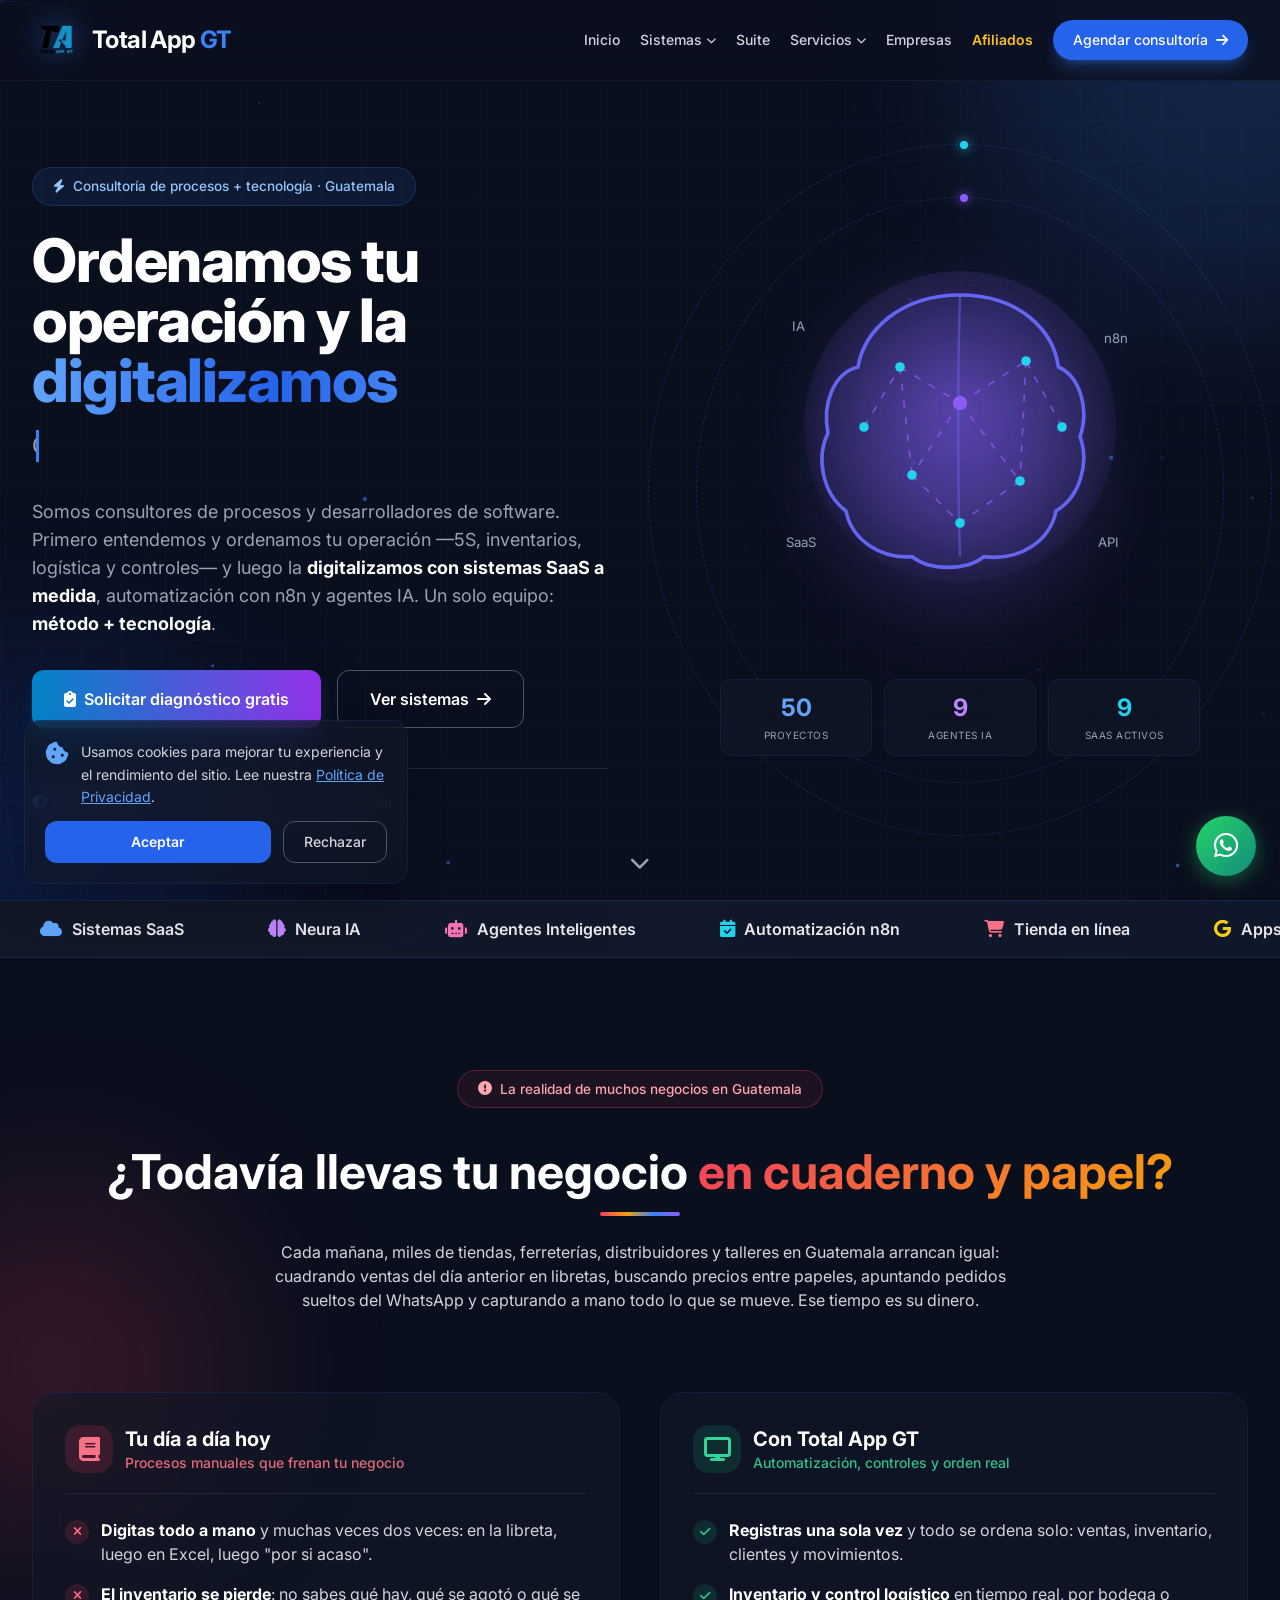
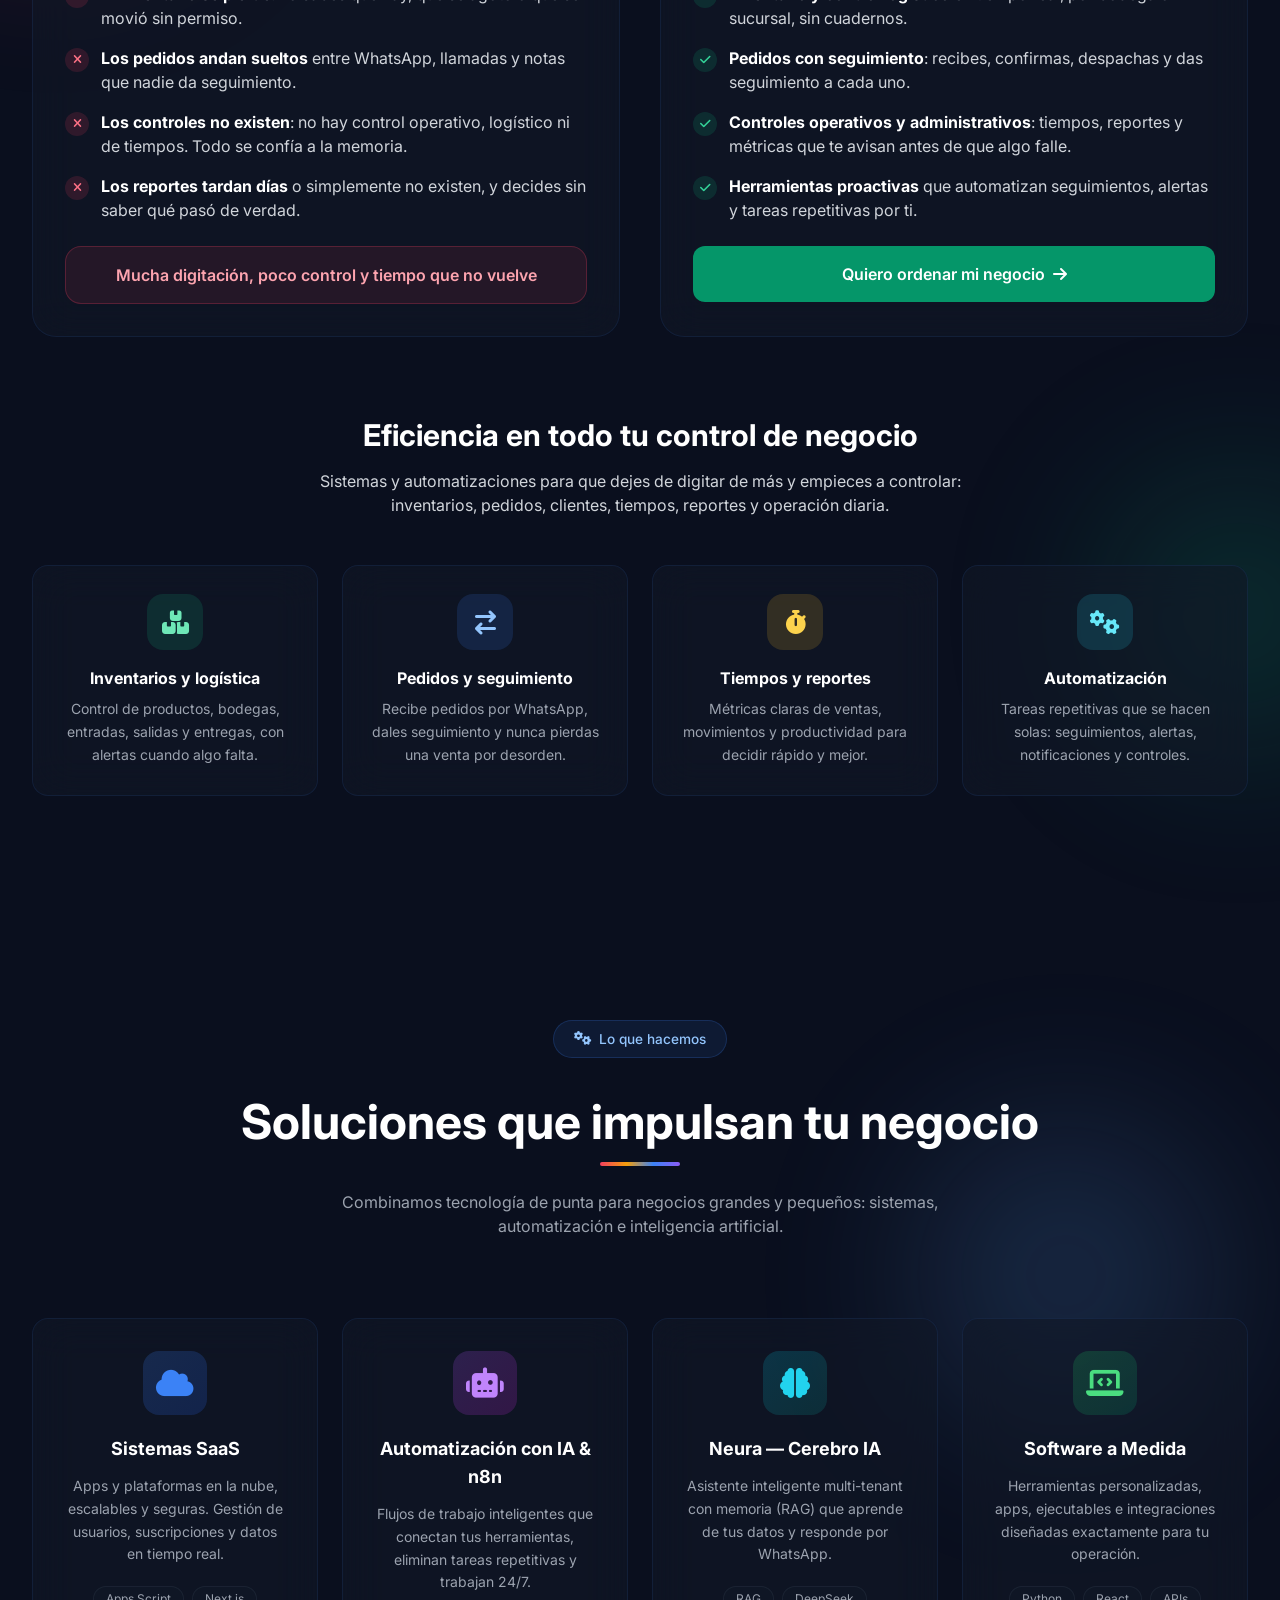
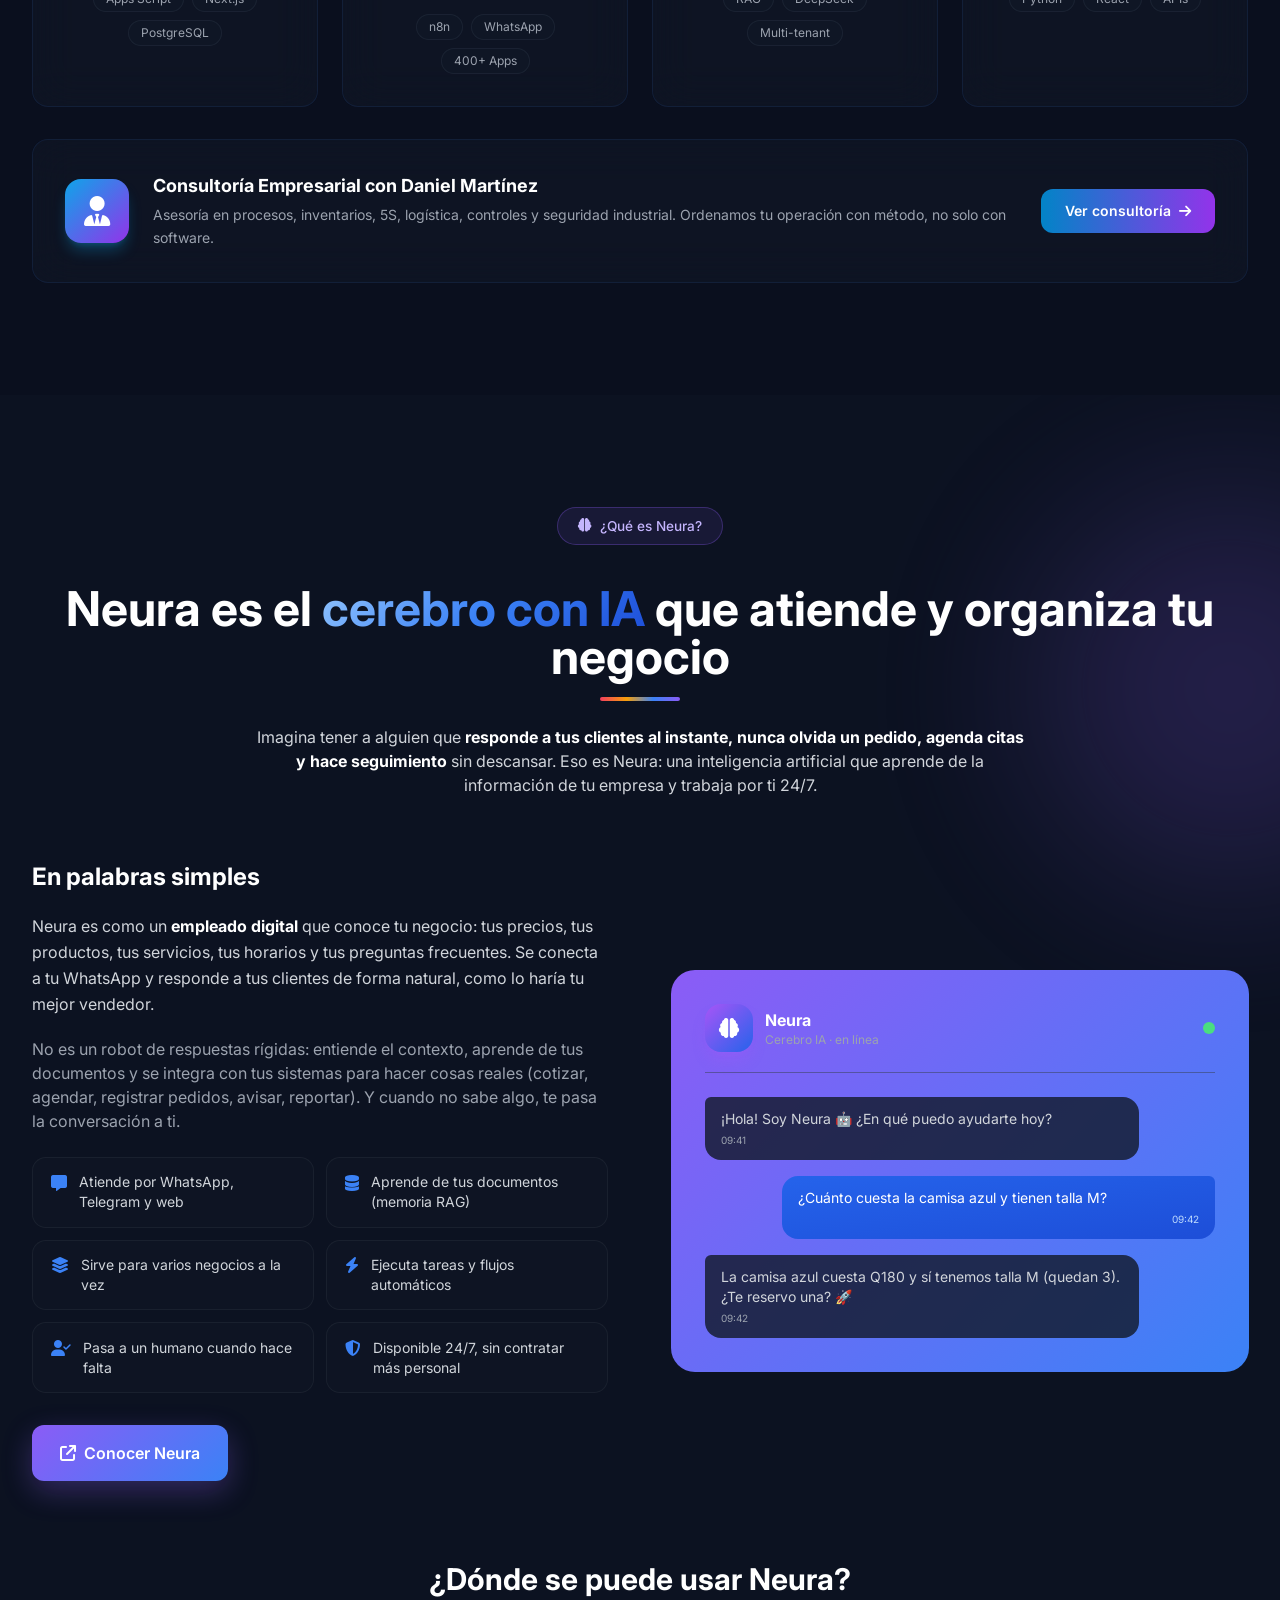
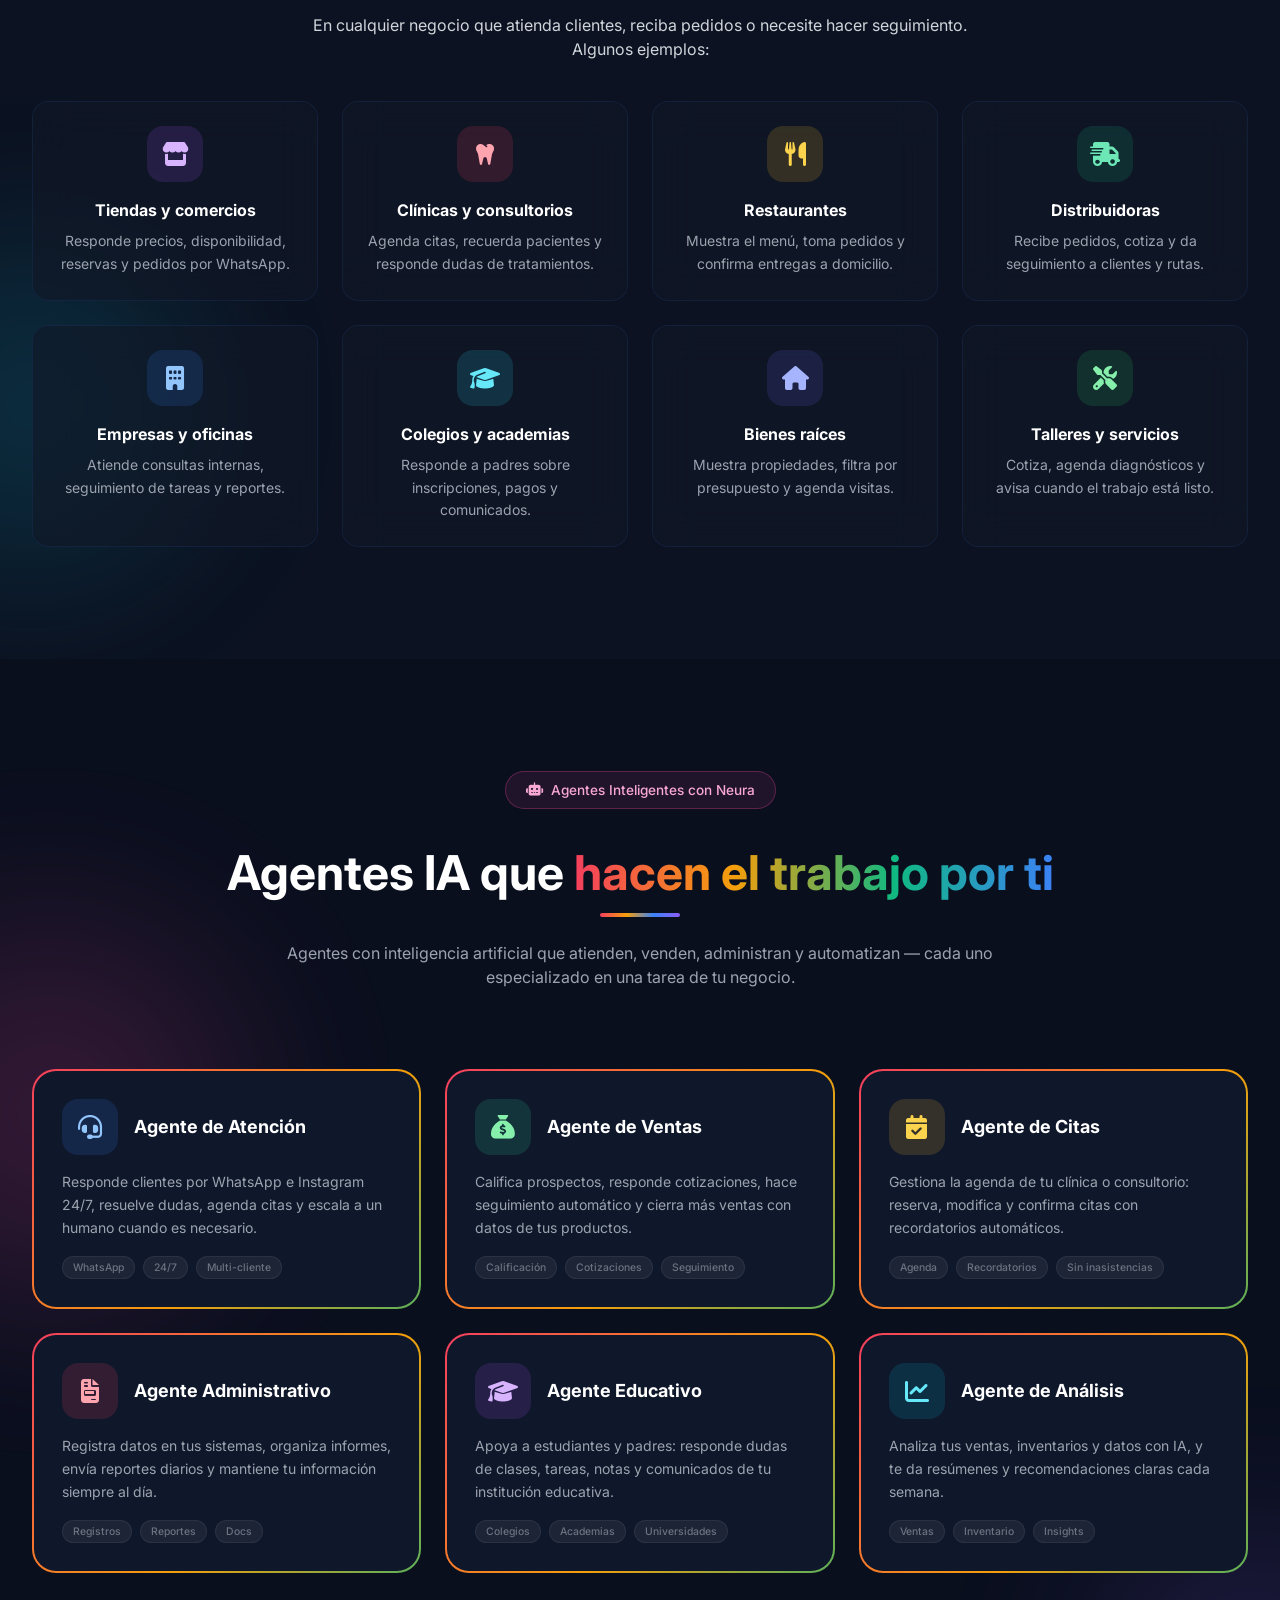
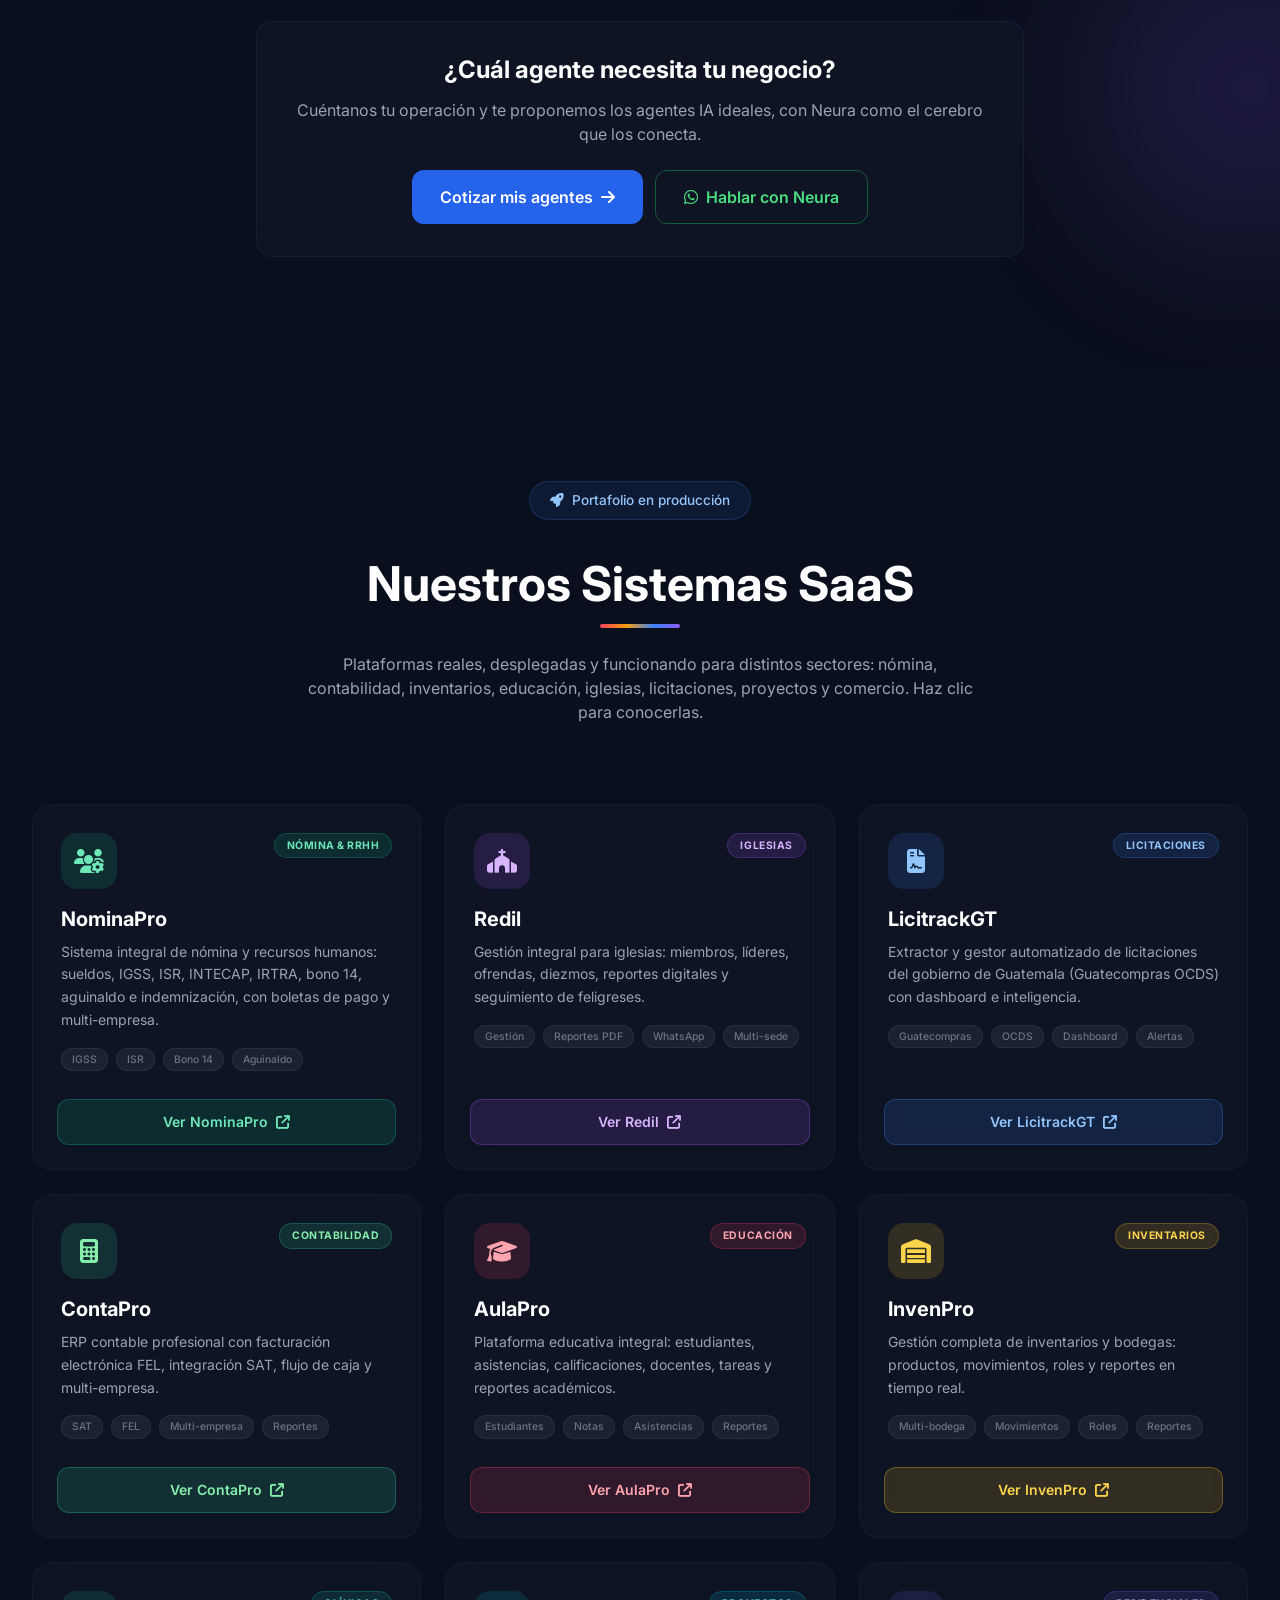
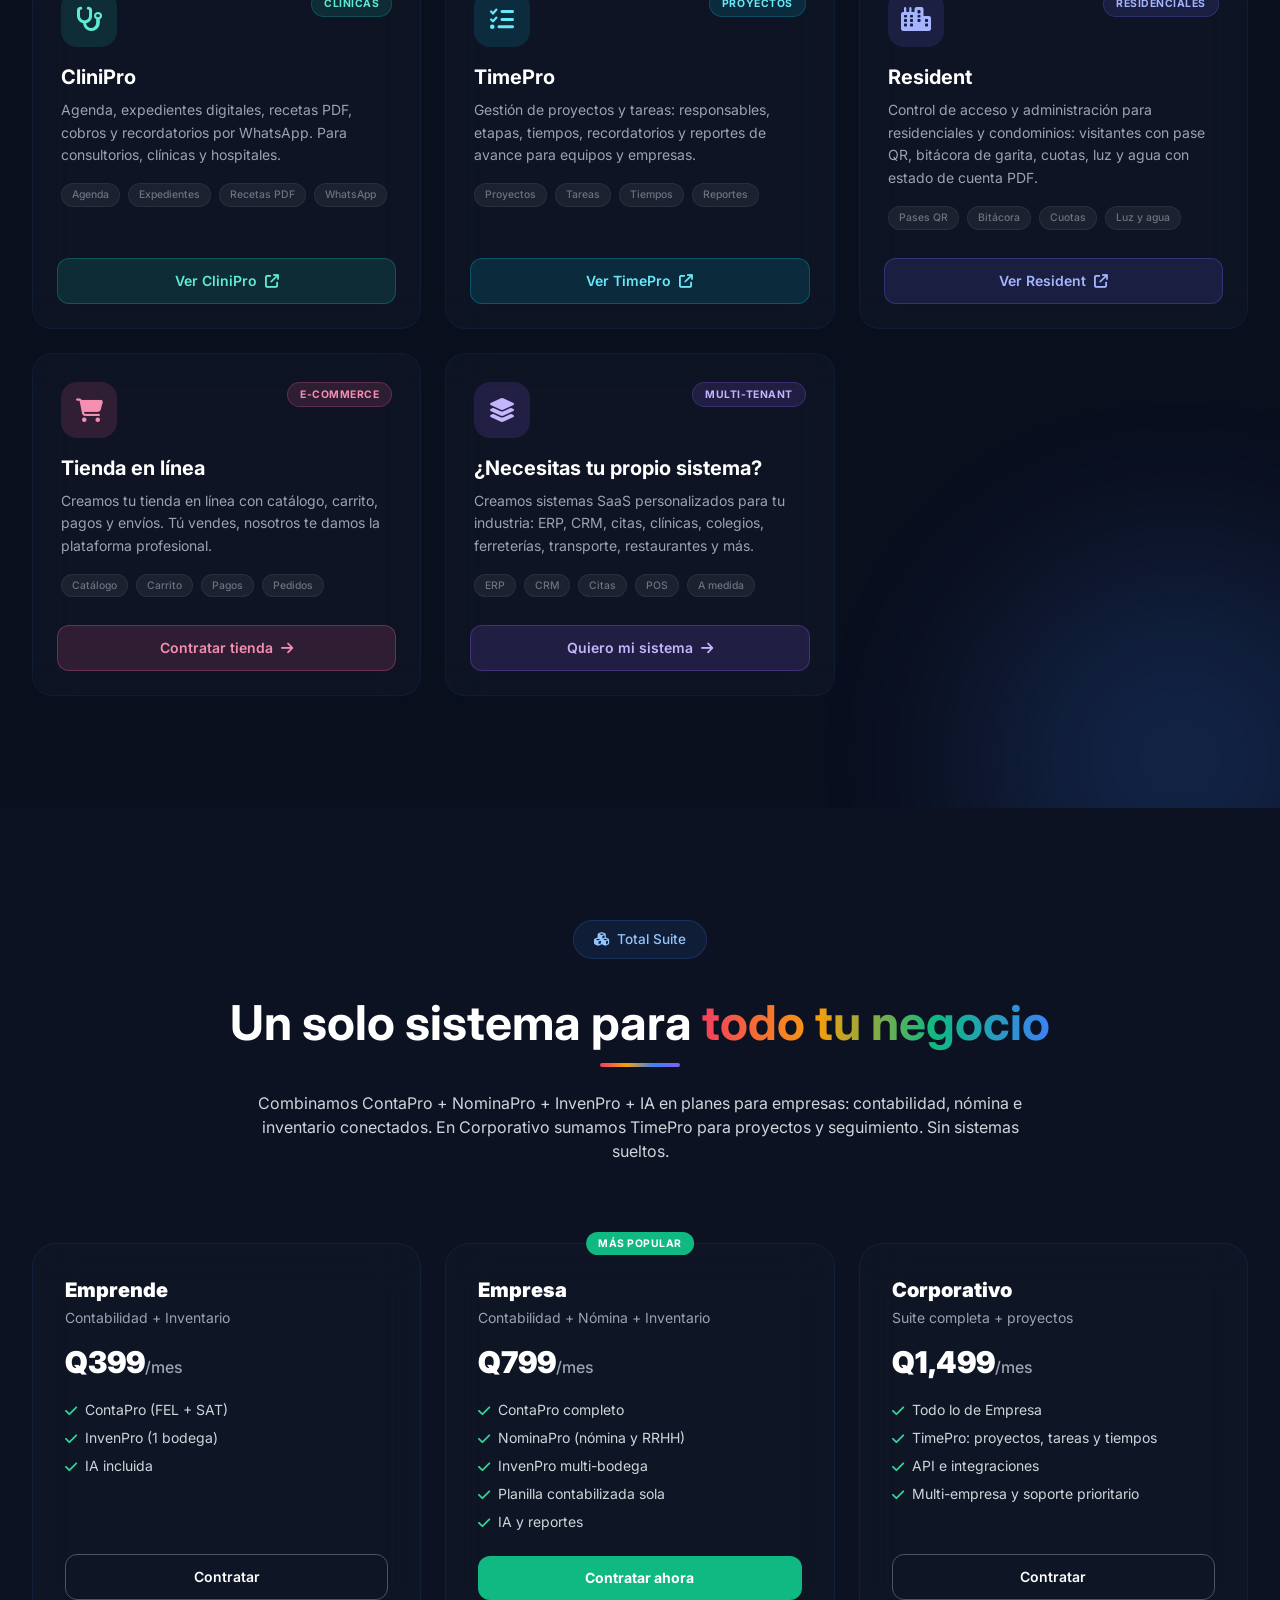
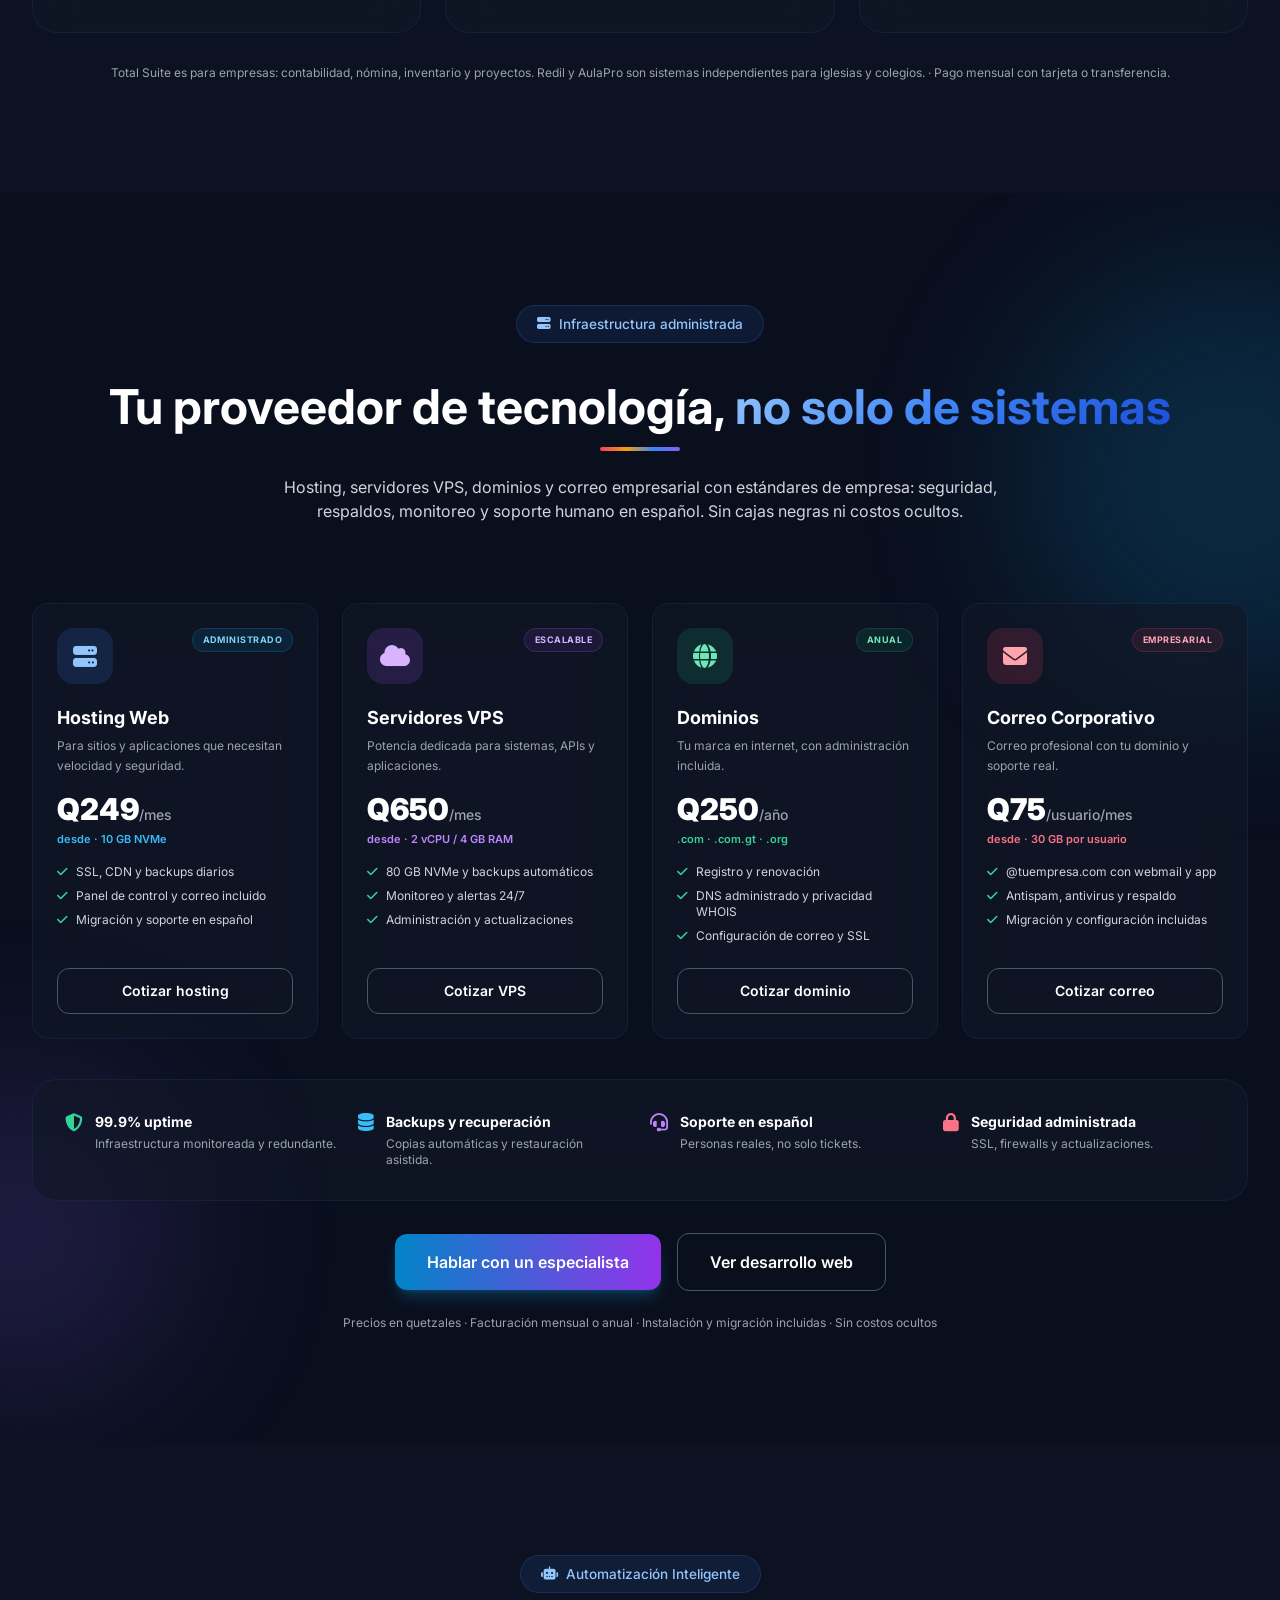
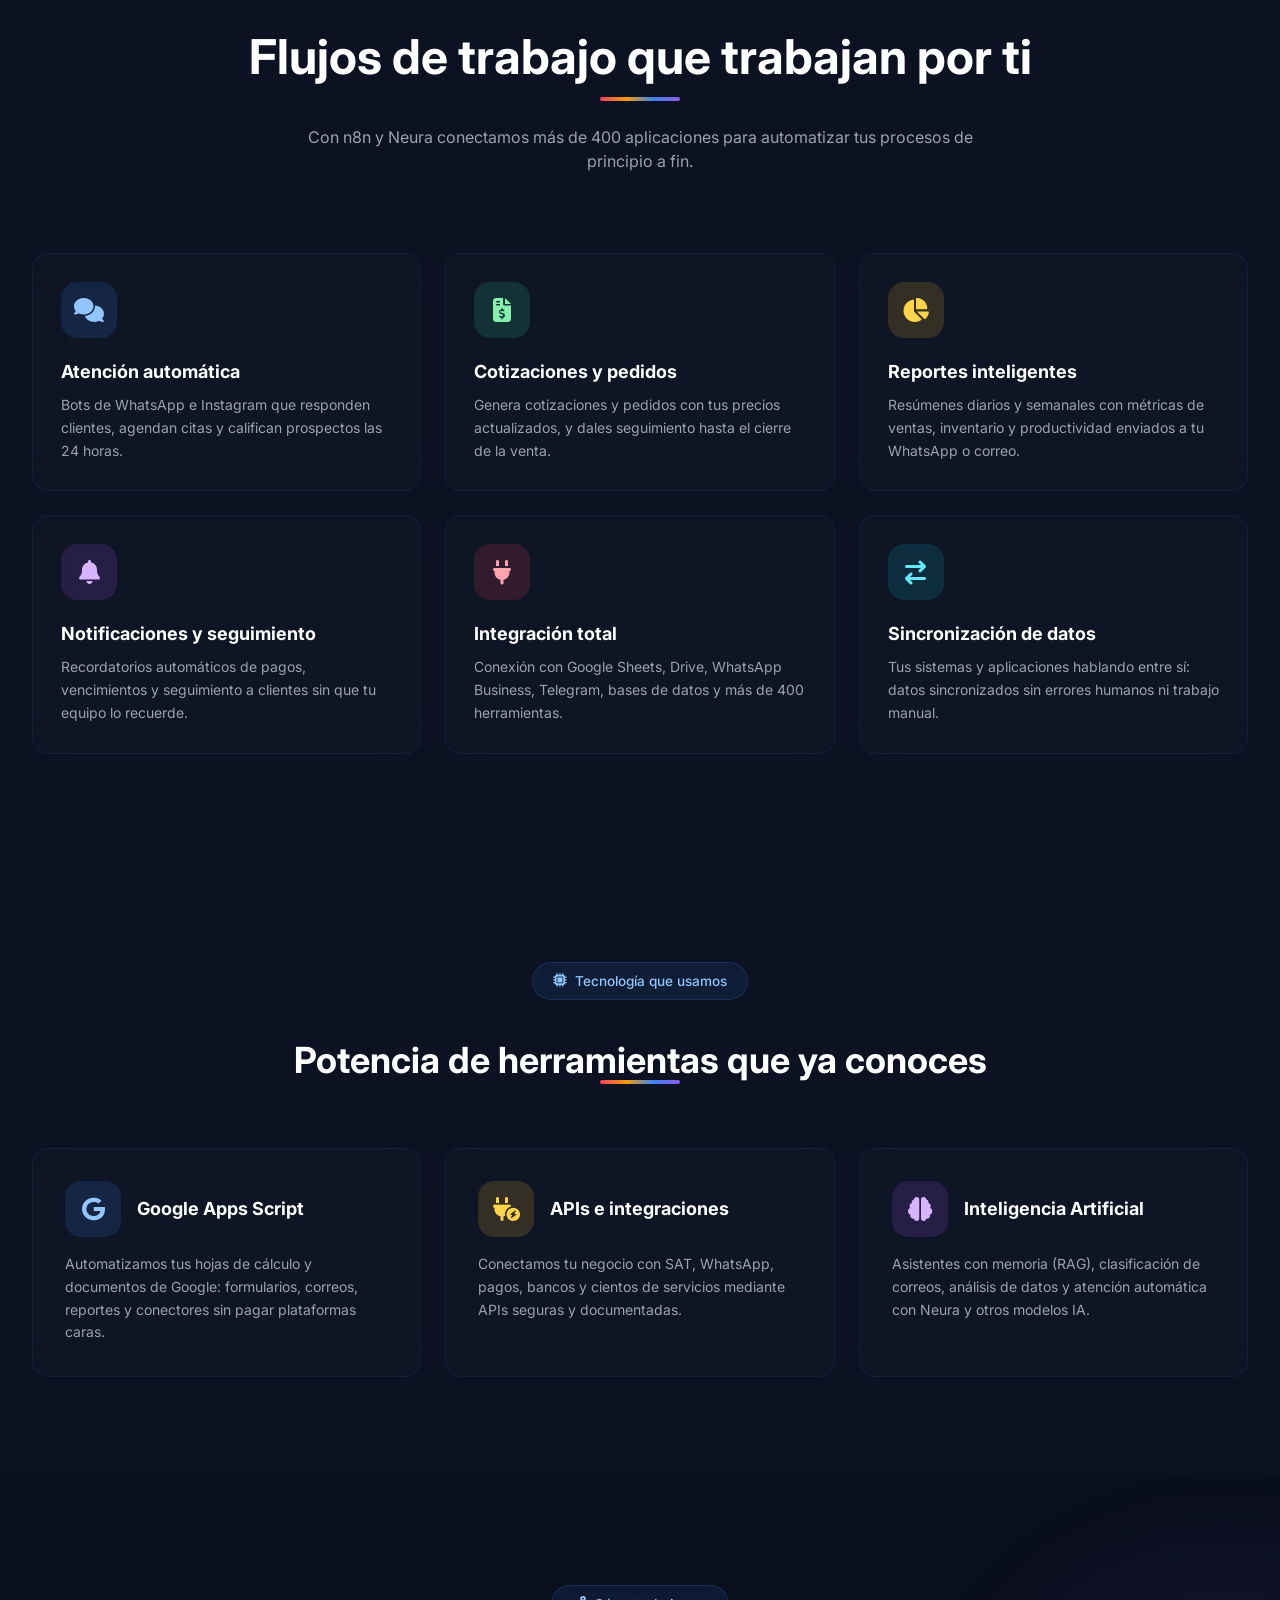
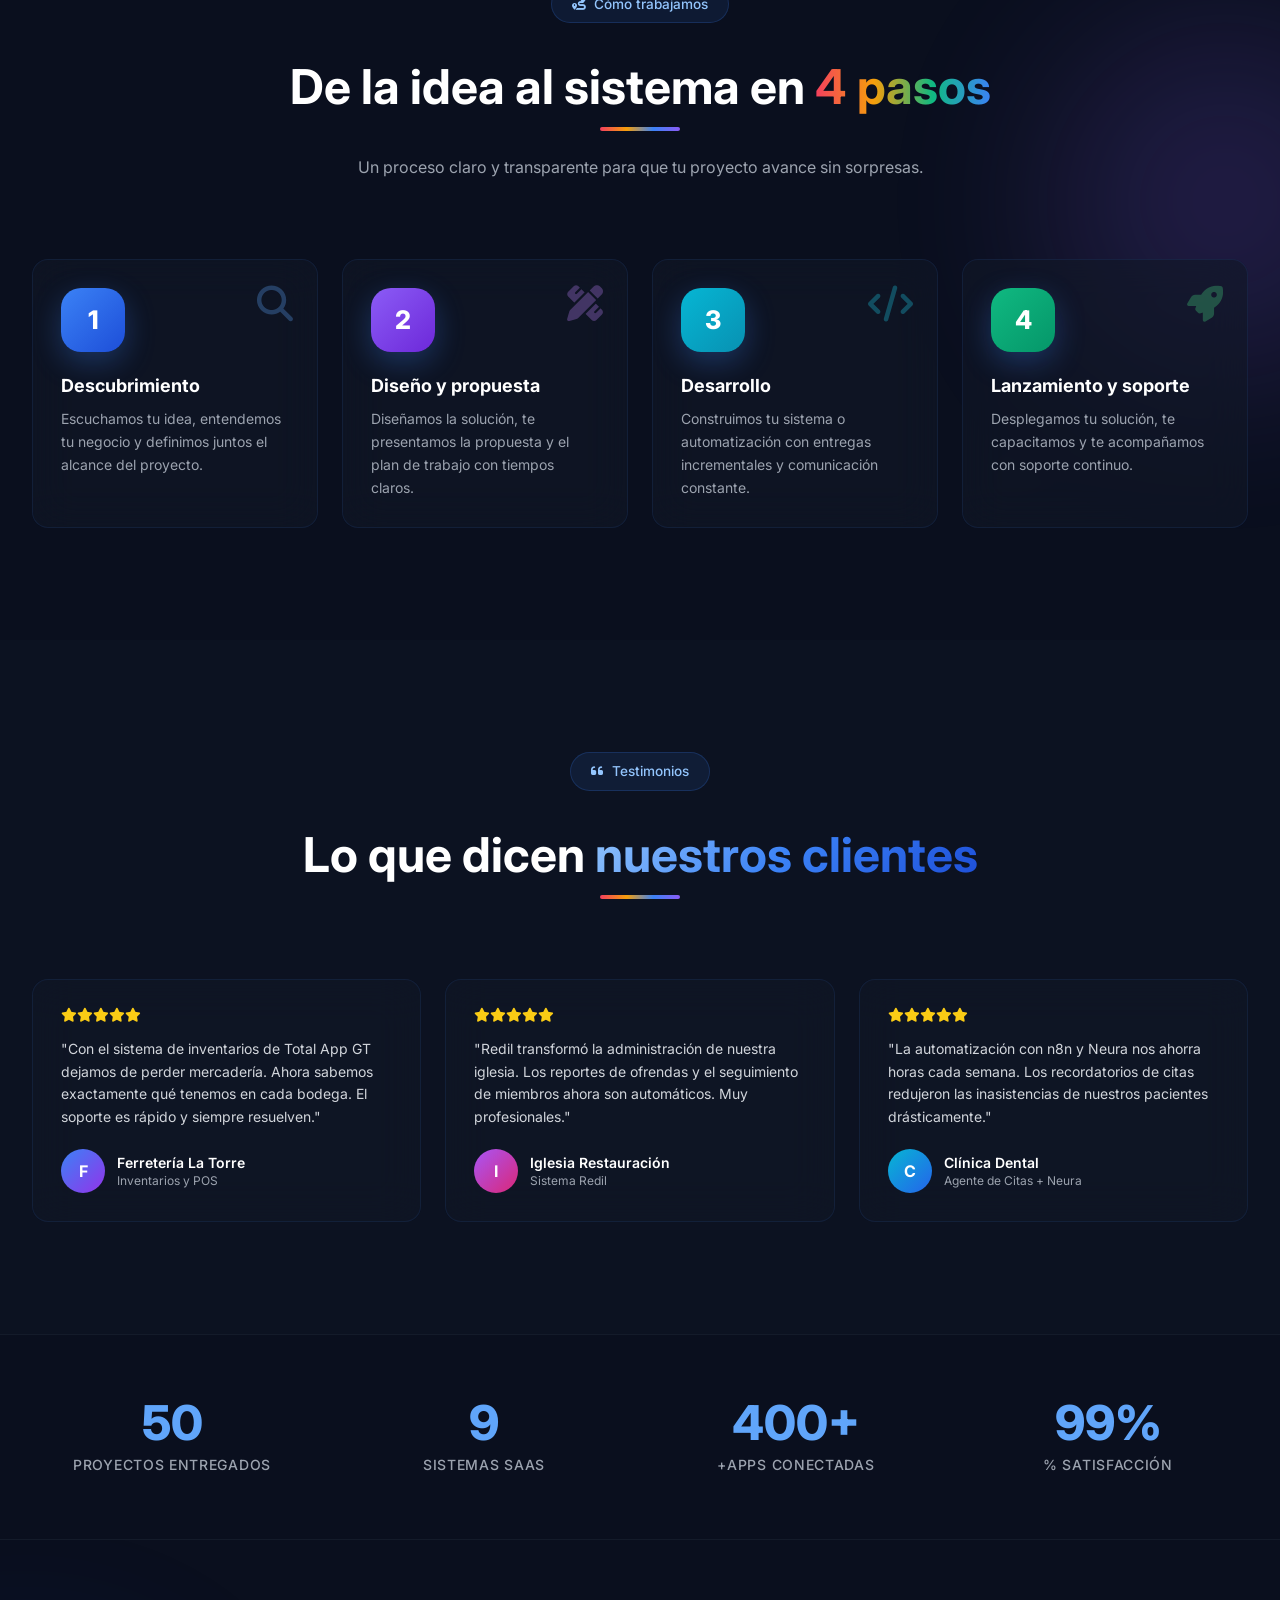
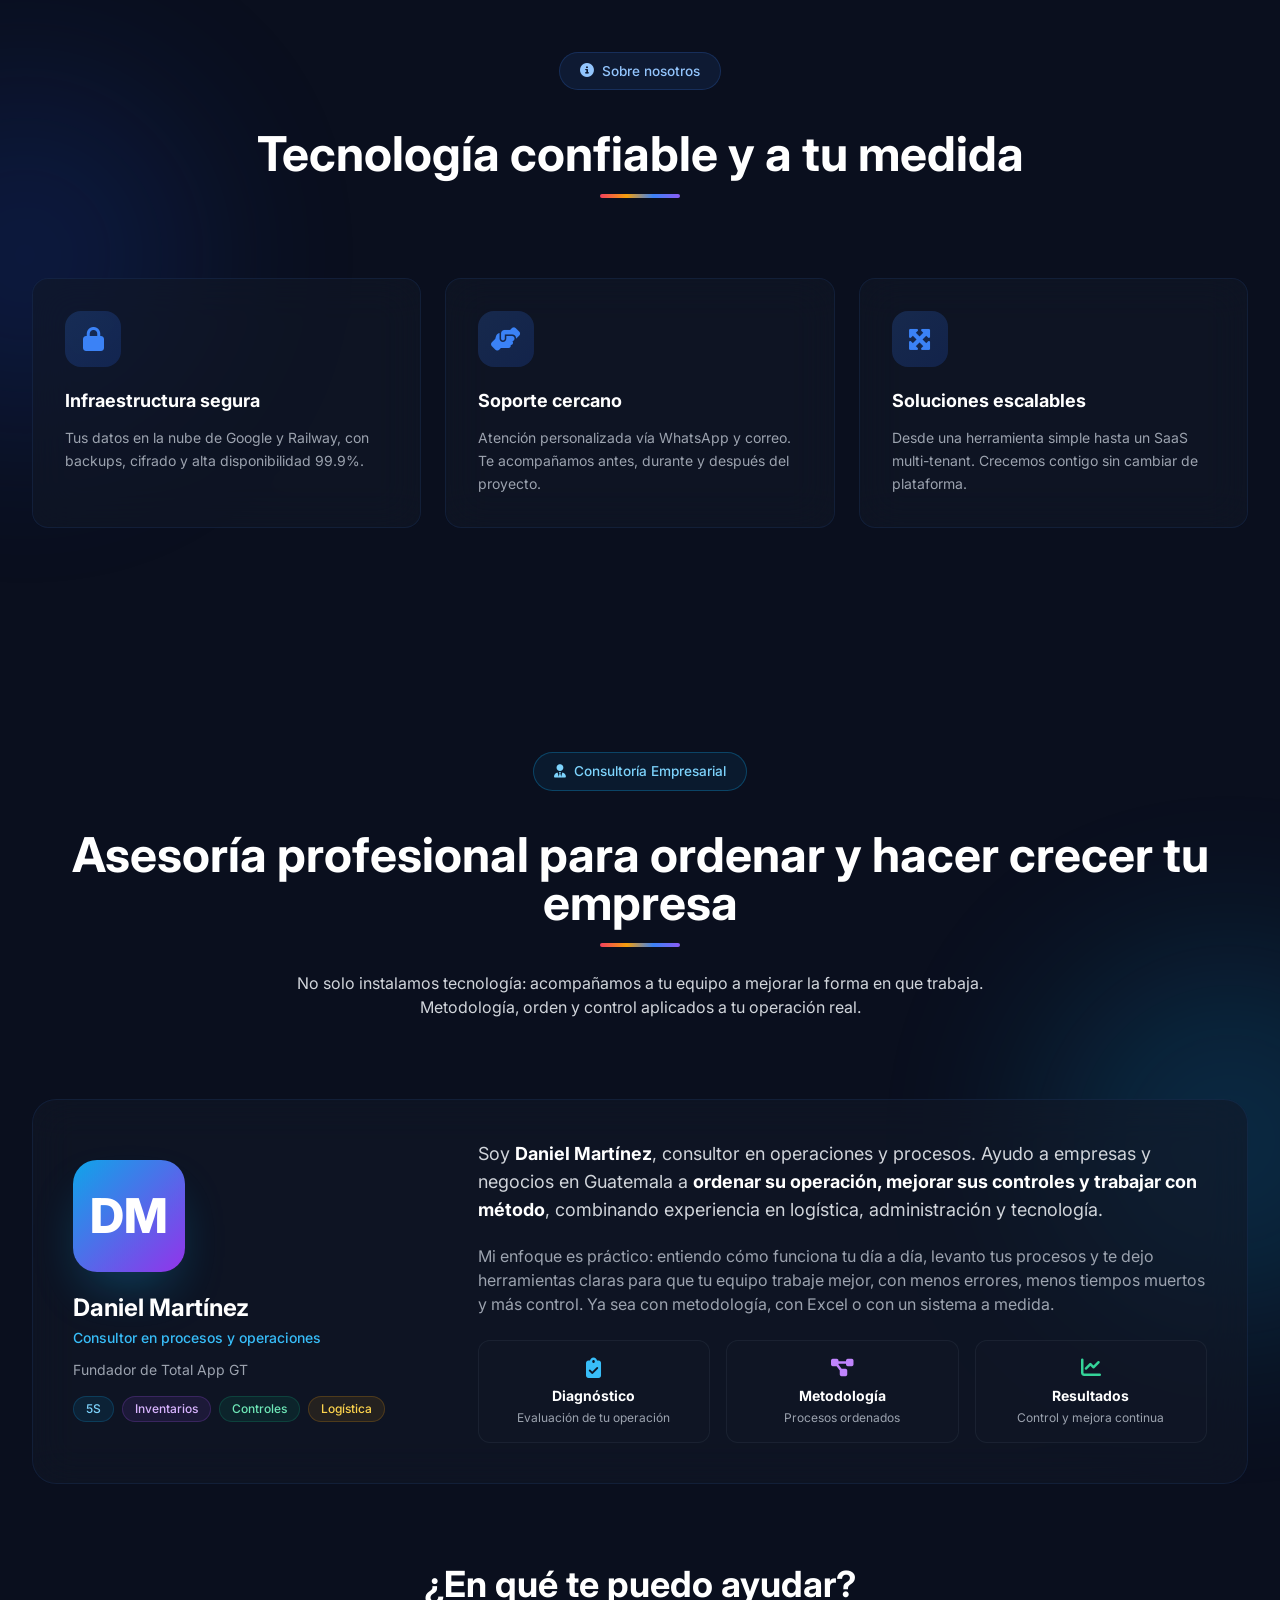
==== commit 30788cf6: "Total Suite: quitar enlace duplicado y dejar nota de empresas" ====
--- a/index.html
+++ b/index.html
@@ -1238,7 +1238,7 @@
                 <a href="https://app.recurrente.com/s/total-app-gt/total-app-erp-corporativo" target="_blank" rel="noopener" class="mt-6 w-full text-center py-3 rounded-xl text-sm font-semibold border border-gray-600 hover:border-emerald-400 text-white transition-all">Contratar</a>
             </div>
         </div>
-        <p class="mt-8 text-center text-xs text-gray-400">Total Suite es para empresas: contabilidad, nómina, inventario y proyectos. Redil y AulaPro son sistemas independientes para iglesias y colegios. · <a href="https://contapro.totalappgt.com/" class="text-emerald-400 hover:text-emerald-300">Ver detalle de Total Suite</a></p>
+        <p class="mt-8 text-center text-xs text-gray-400">Total Suite es para empresas: contabilidad, nómina, inventario y proyectos. Redil y AulaPro son sistemas independientes para iglesias y colegios. · Pago mensual con tarjeta o transferencia.</p>
     </div>
 </section>
 
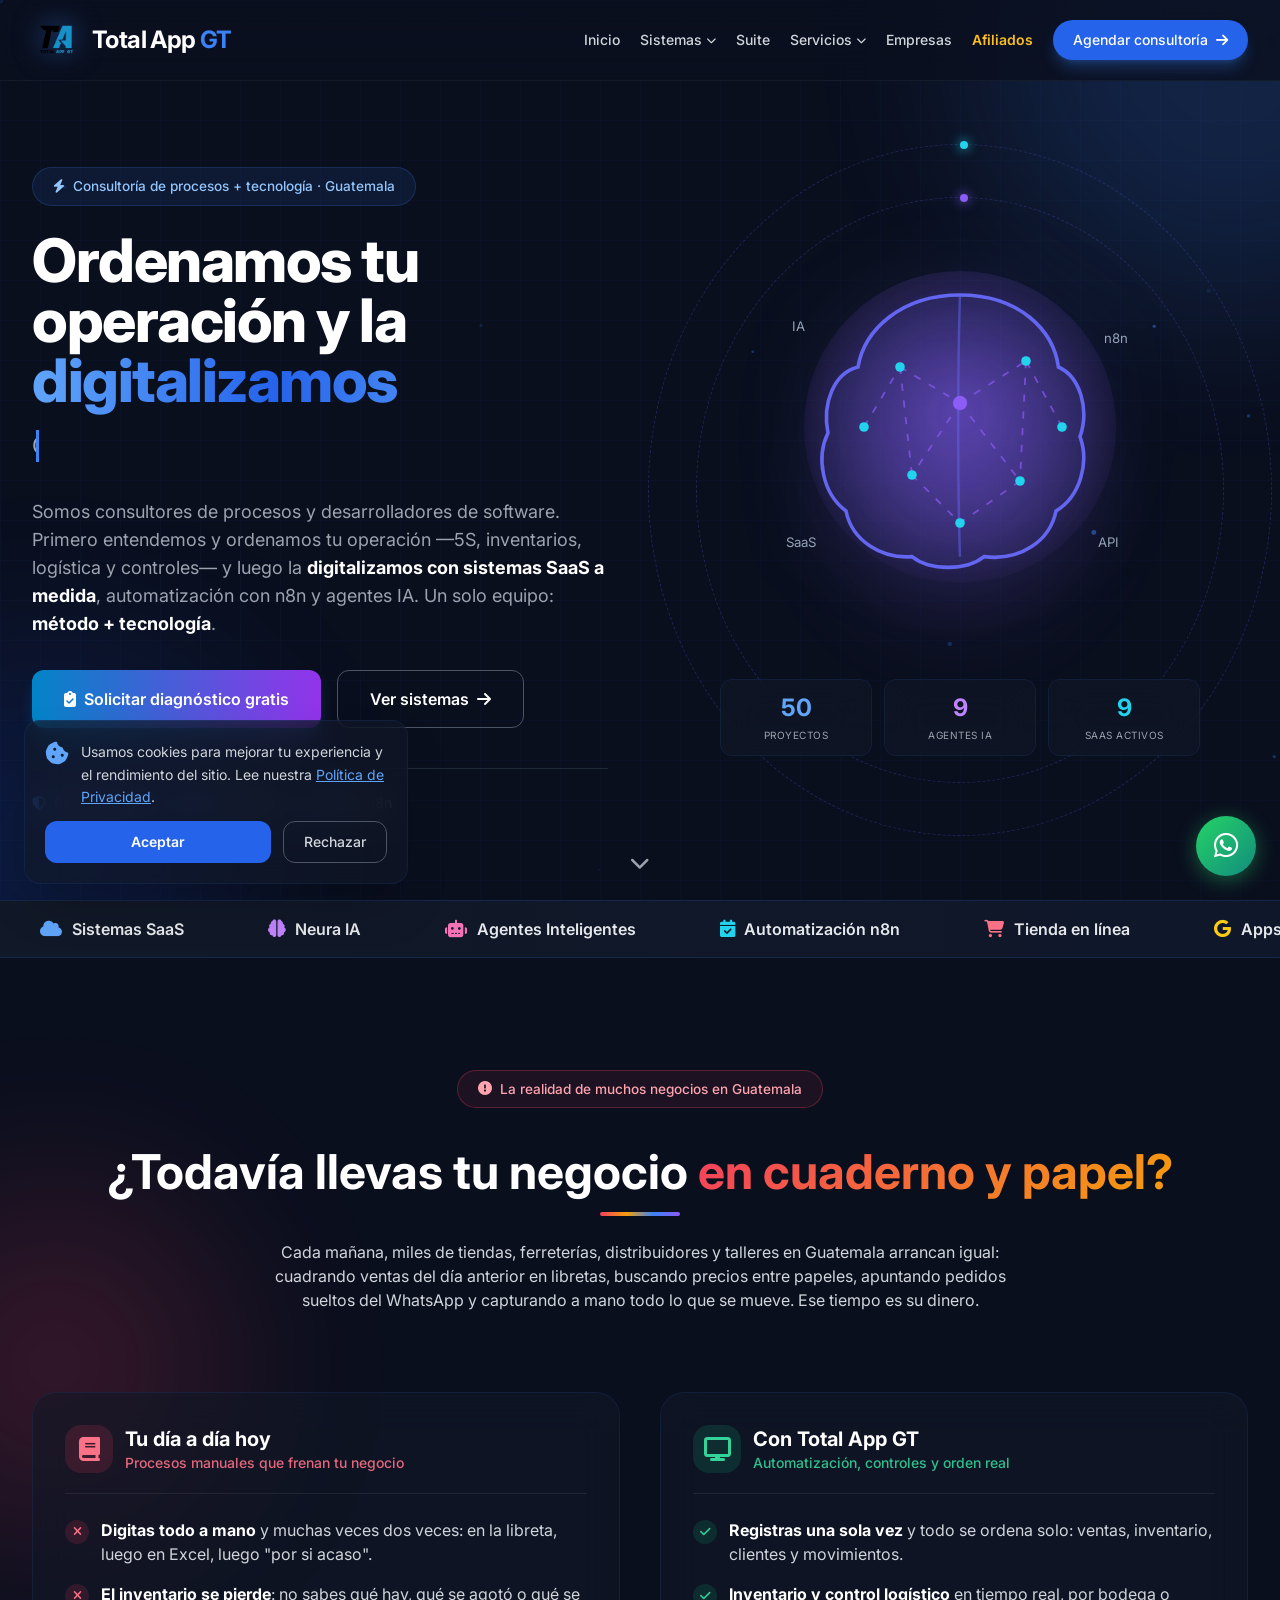
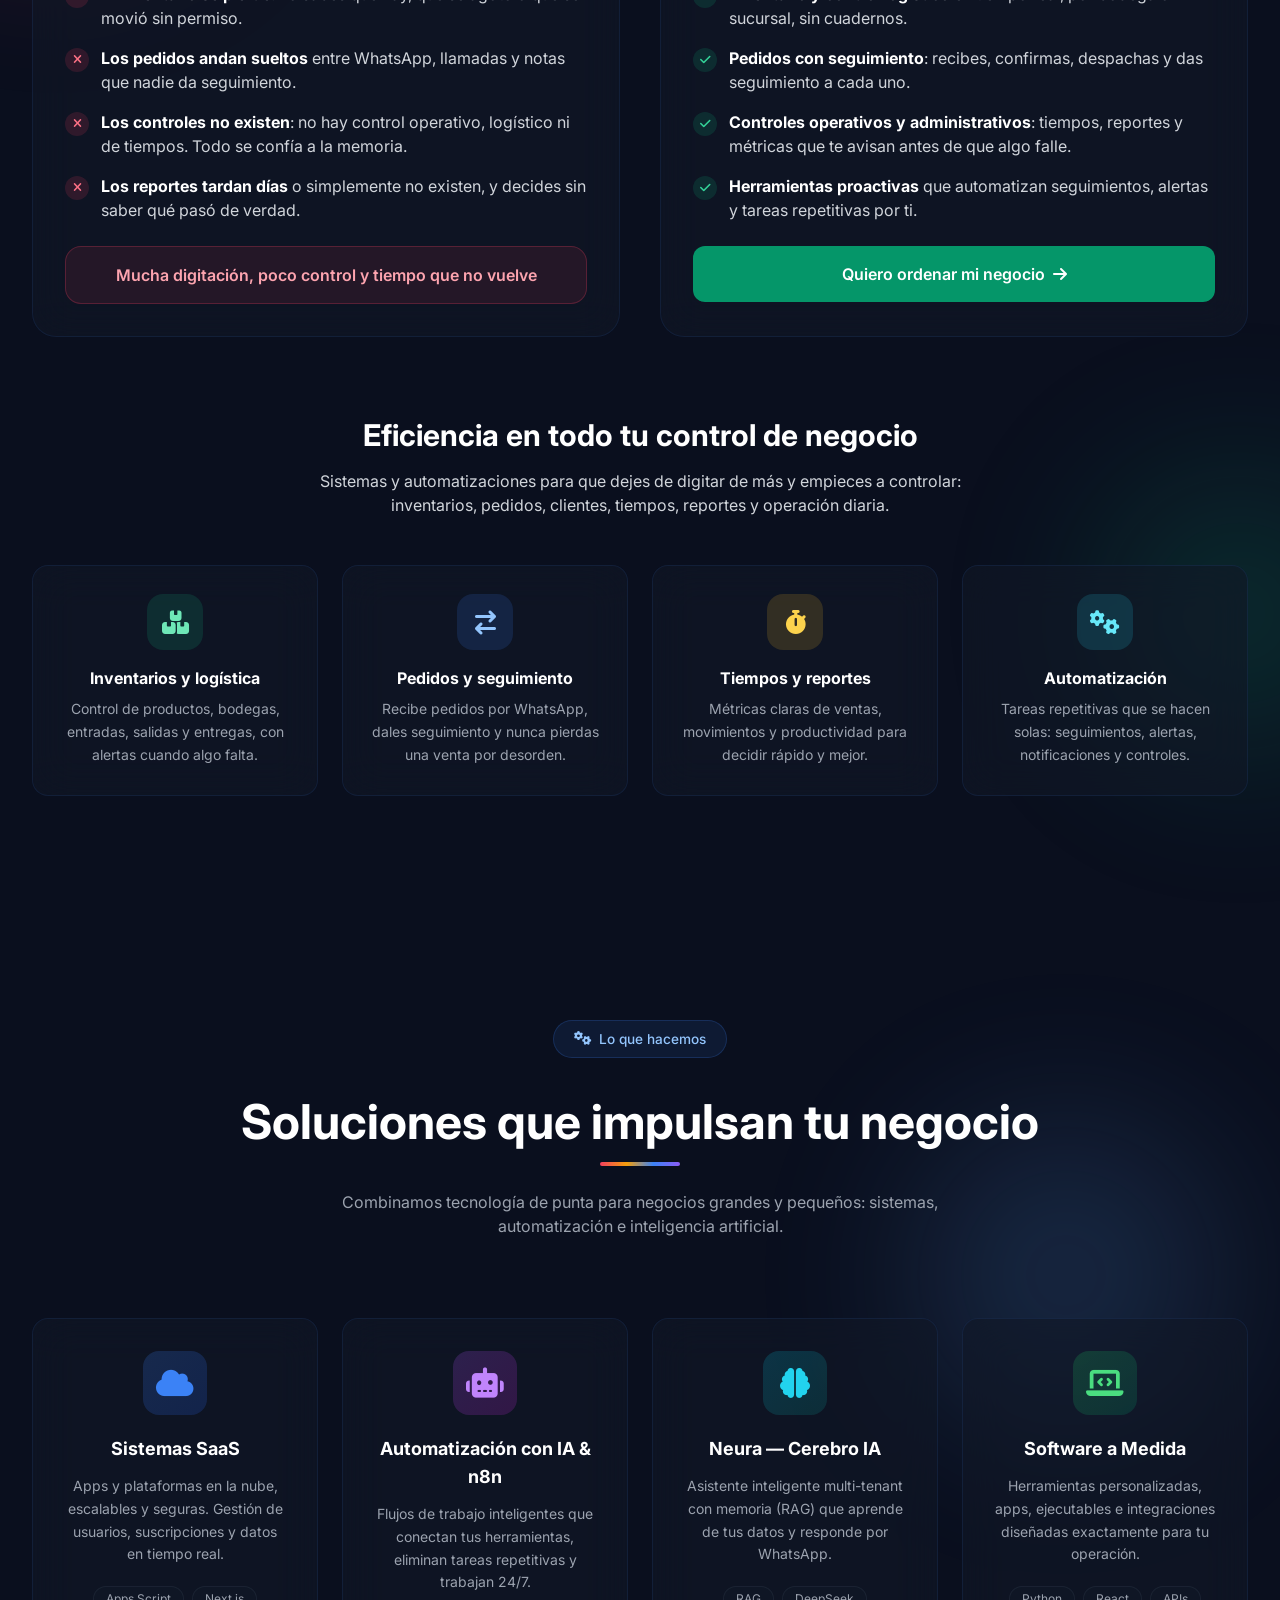
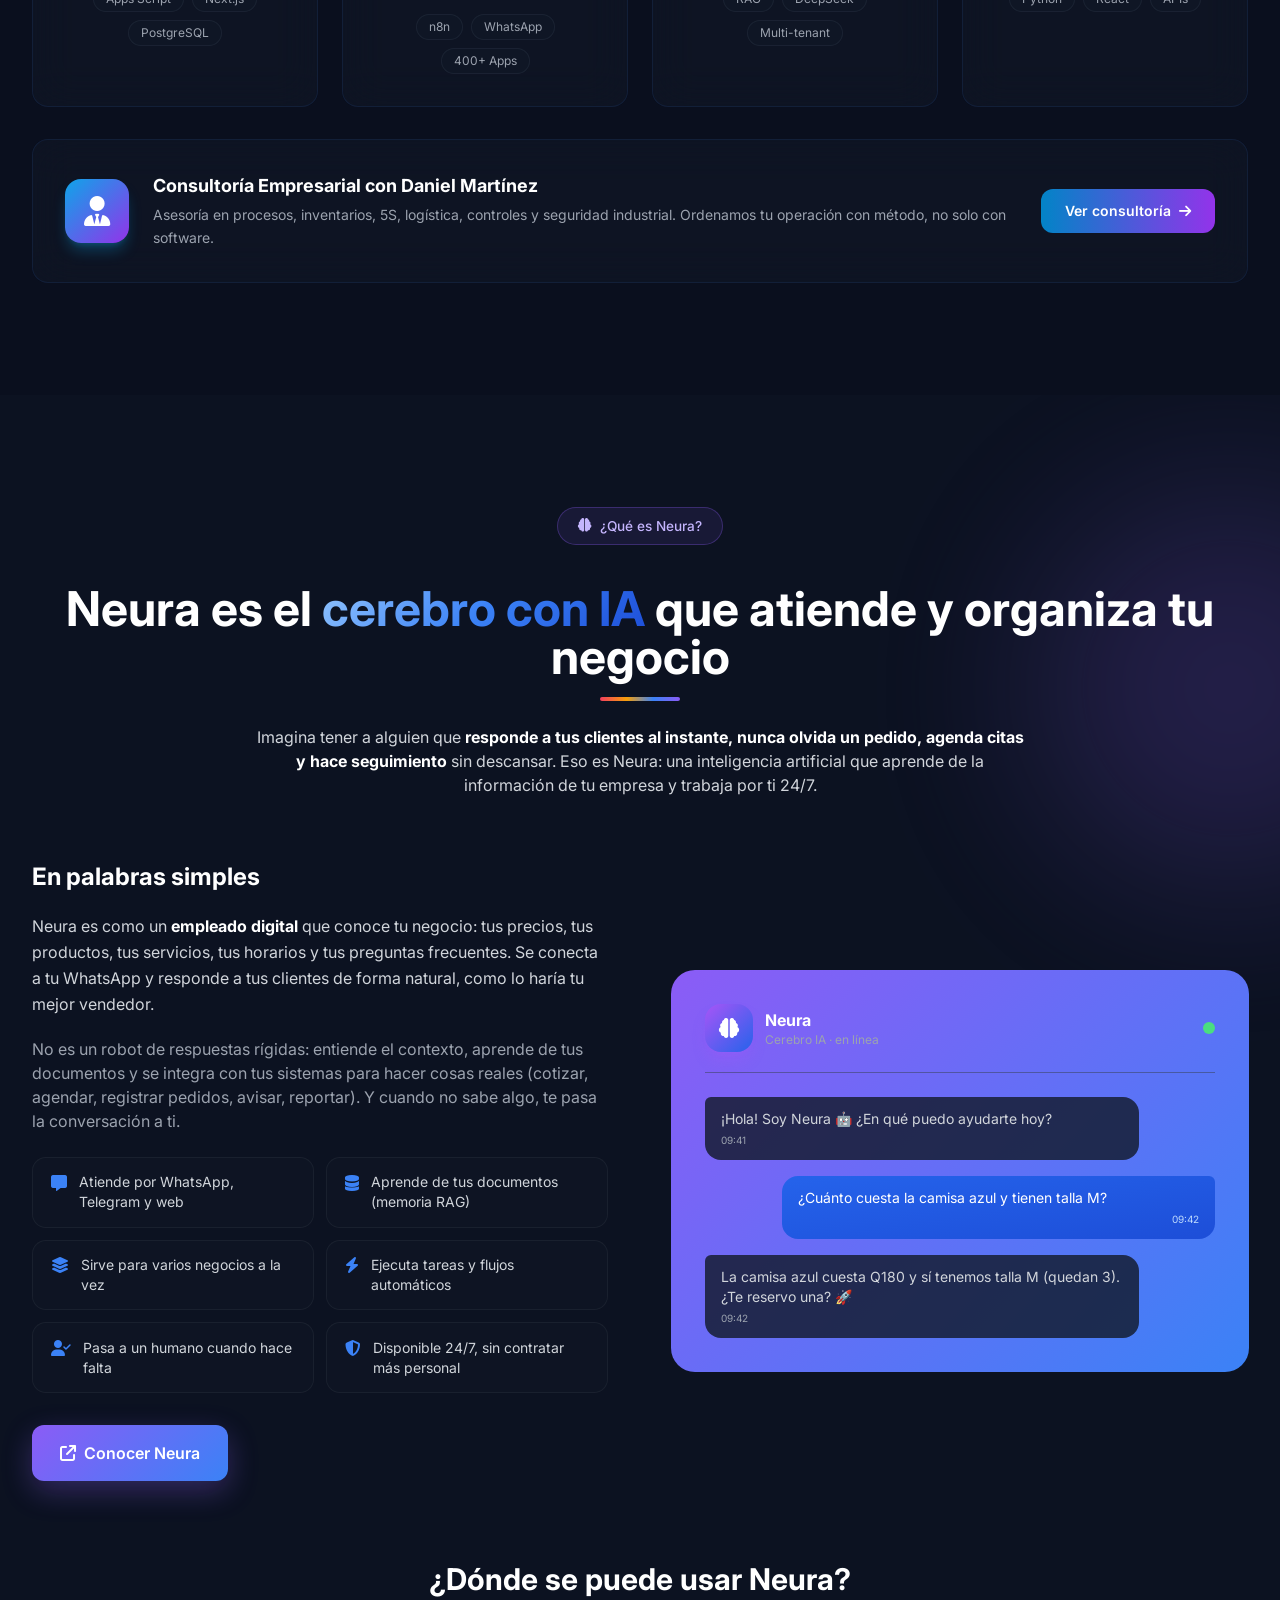
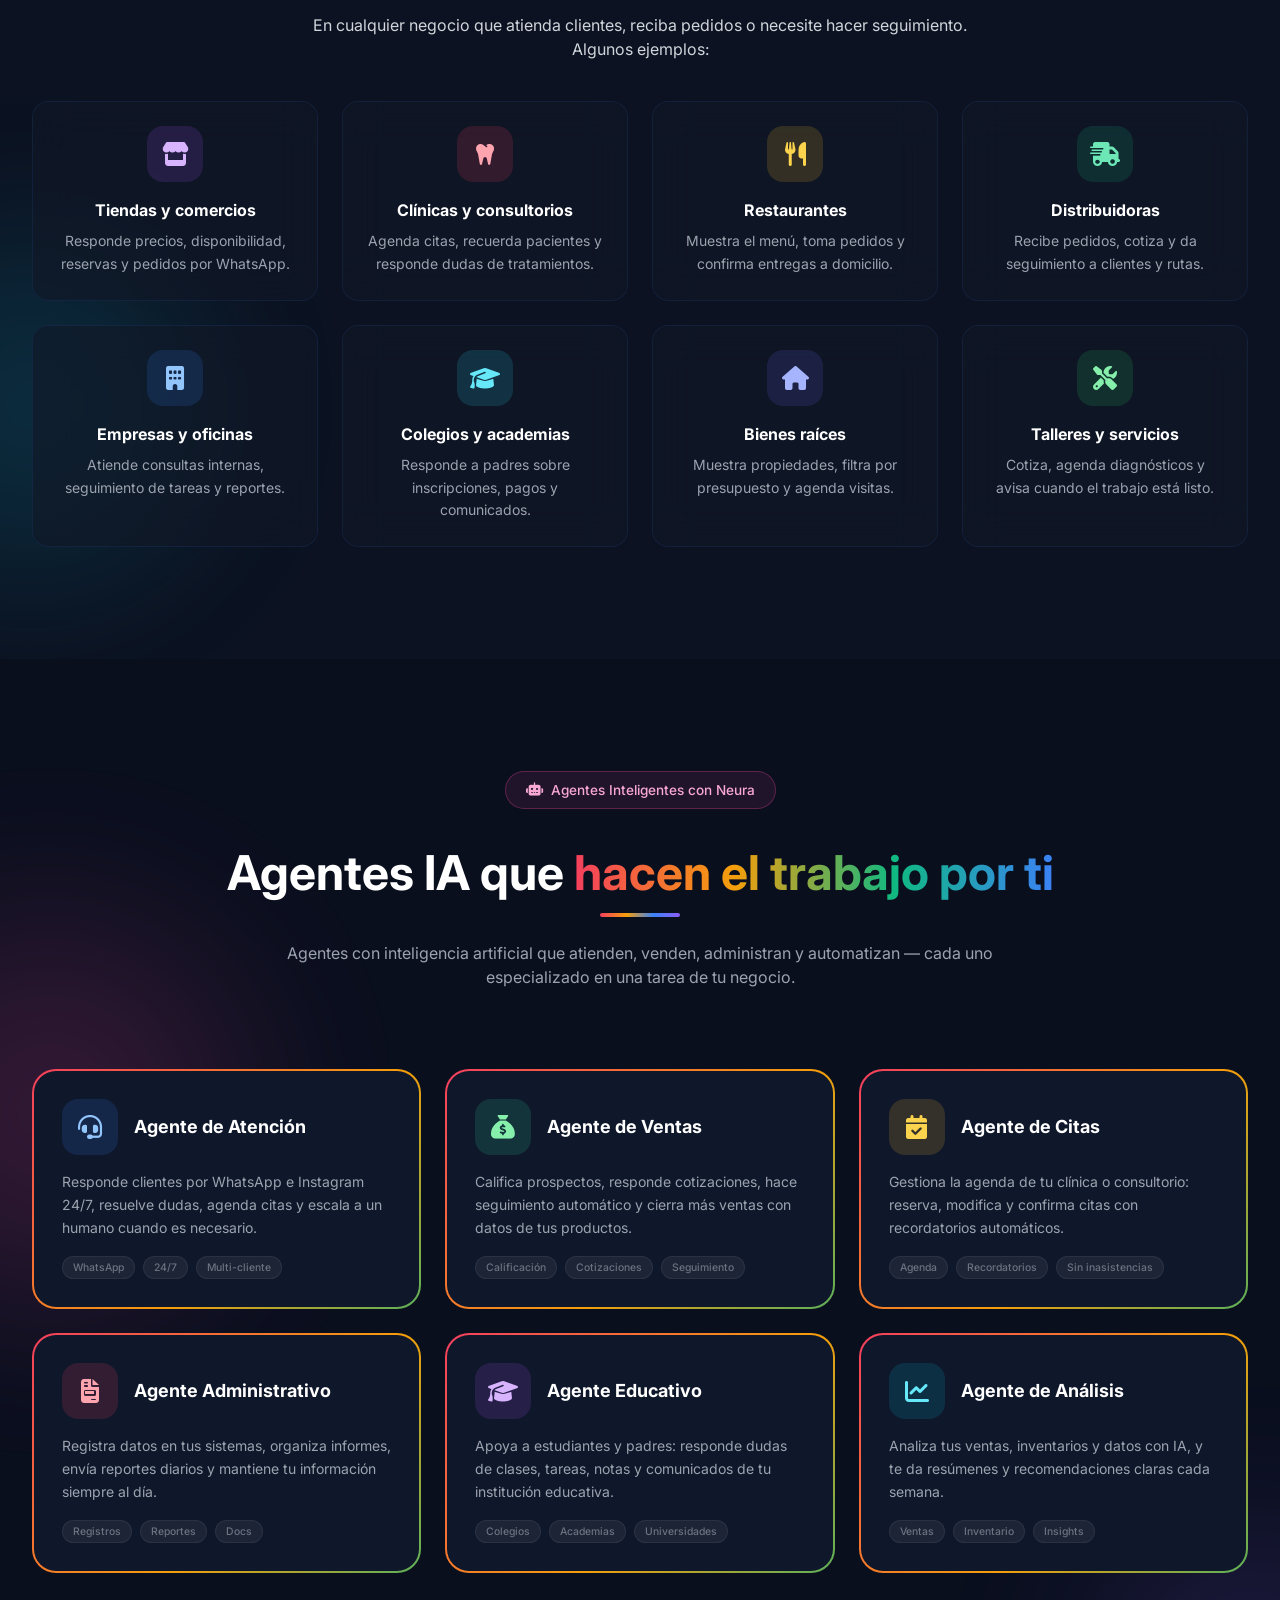
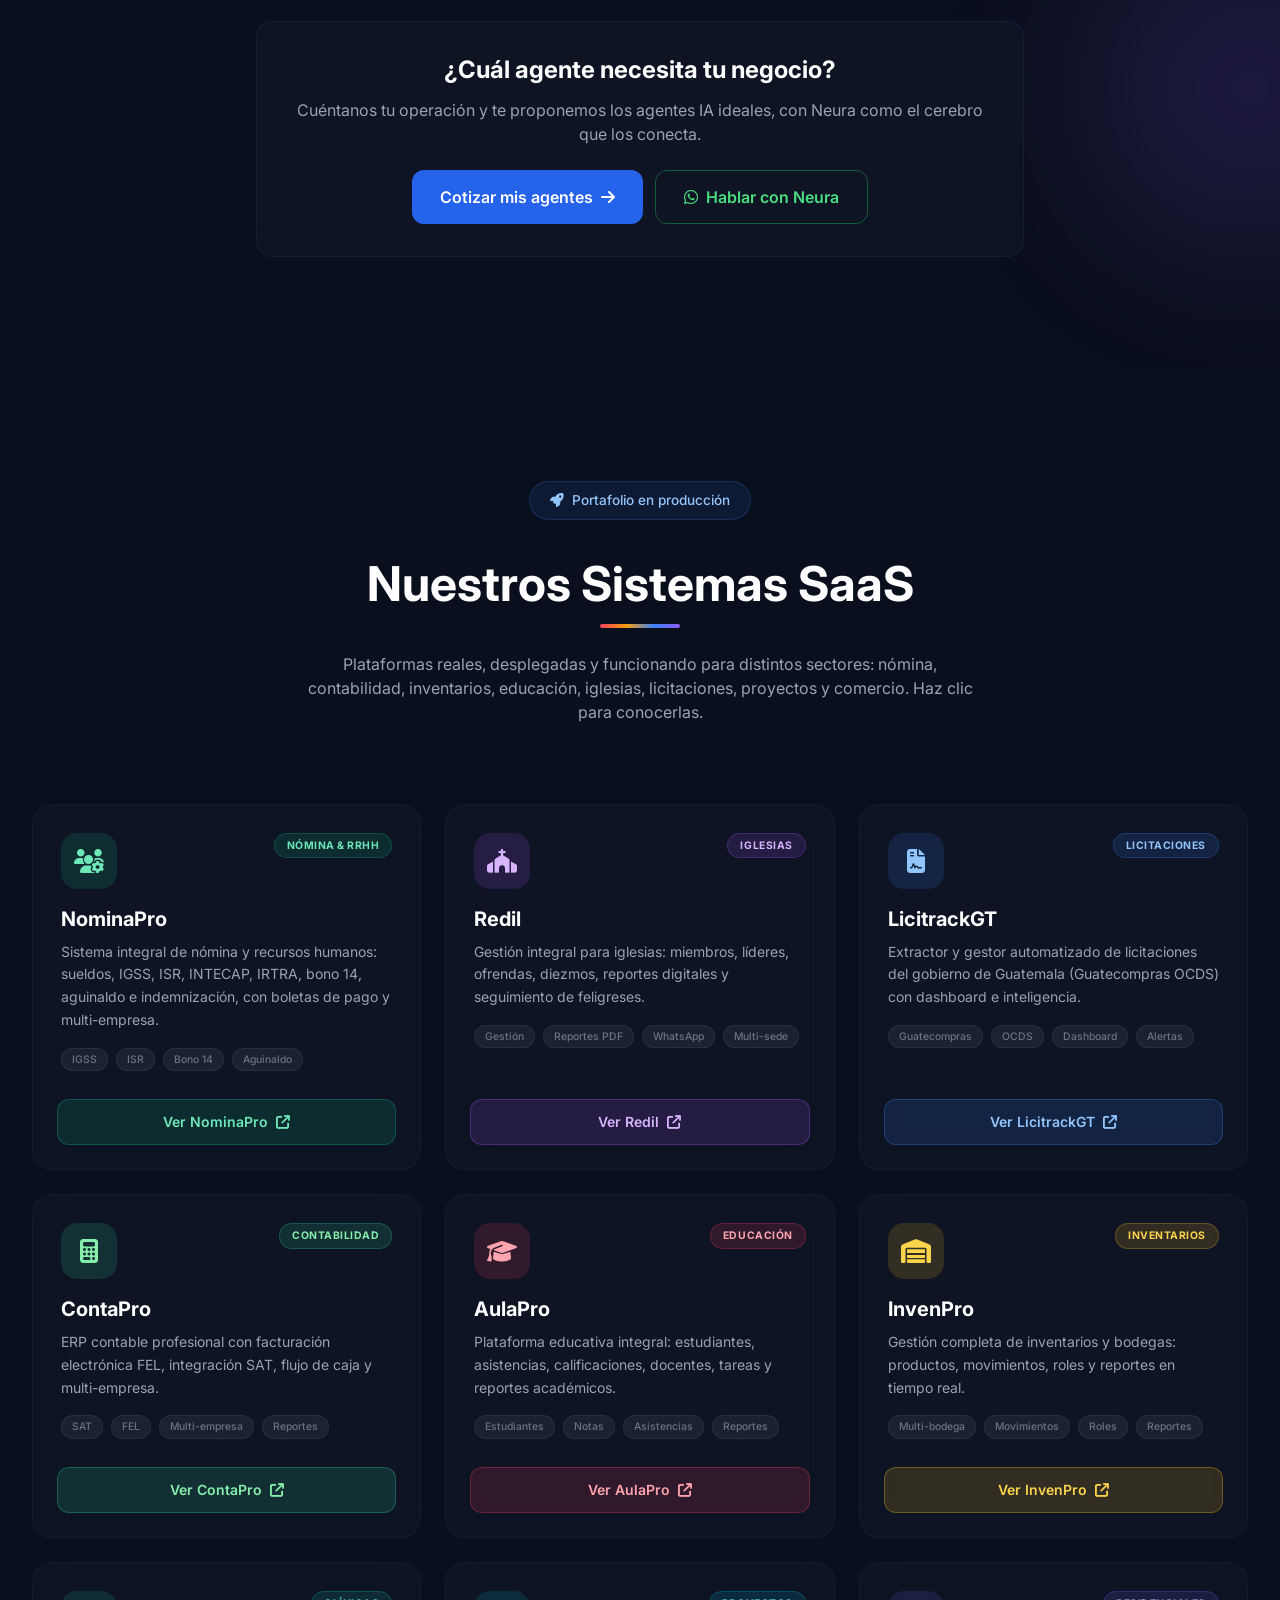
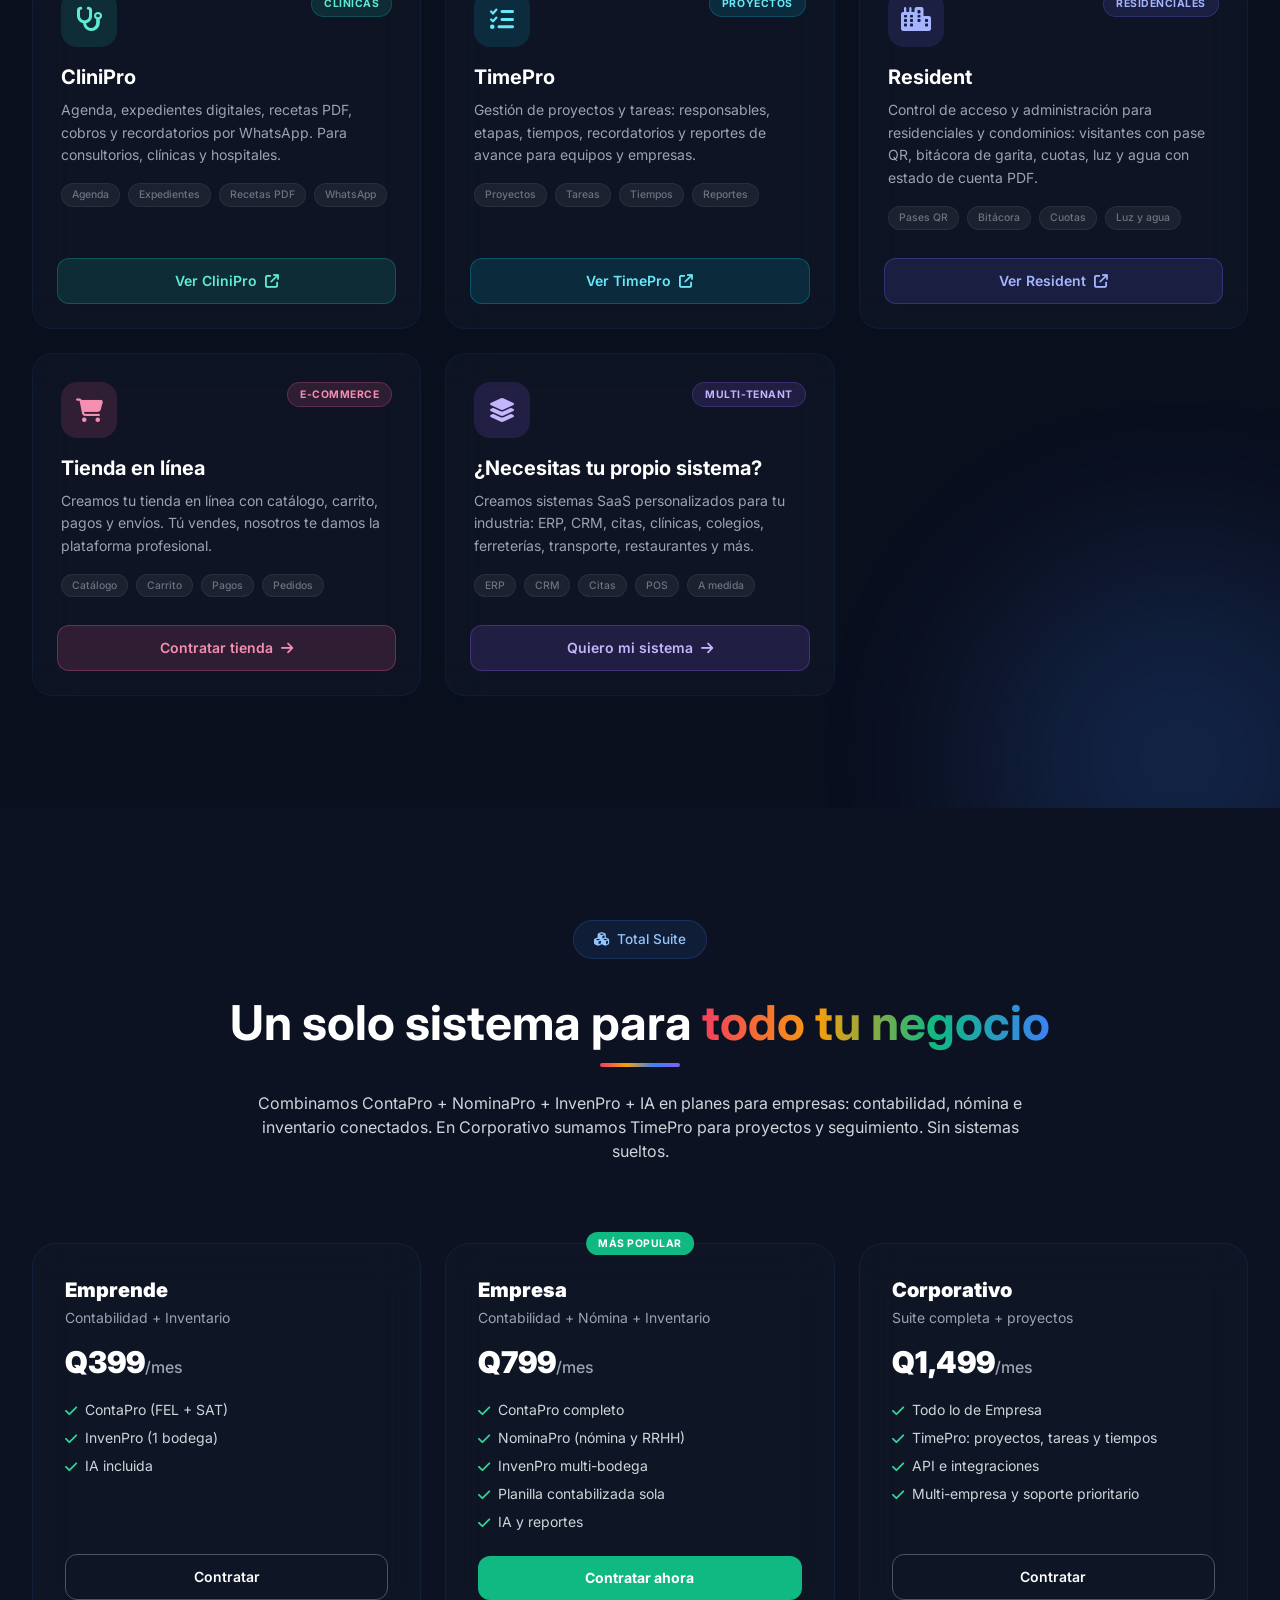
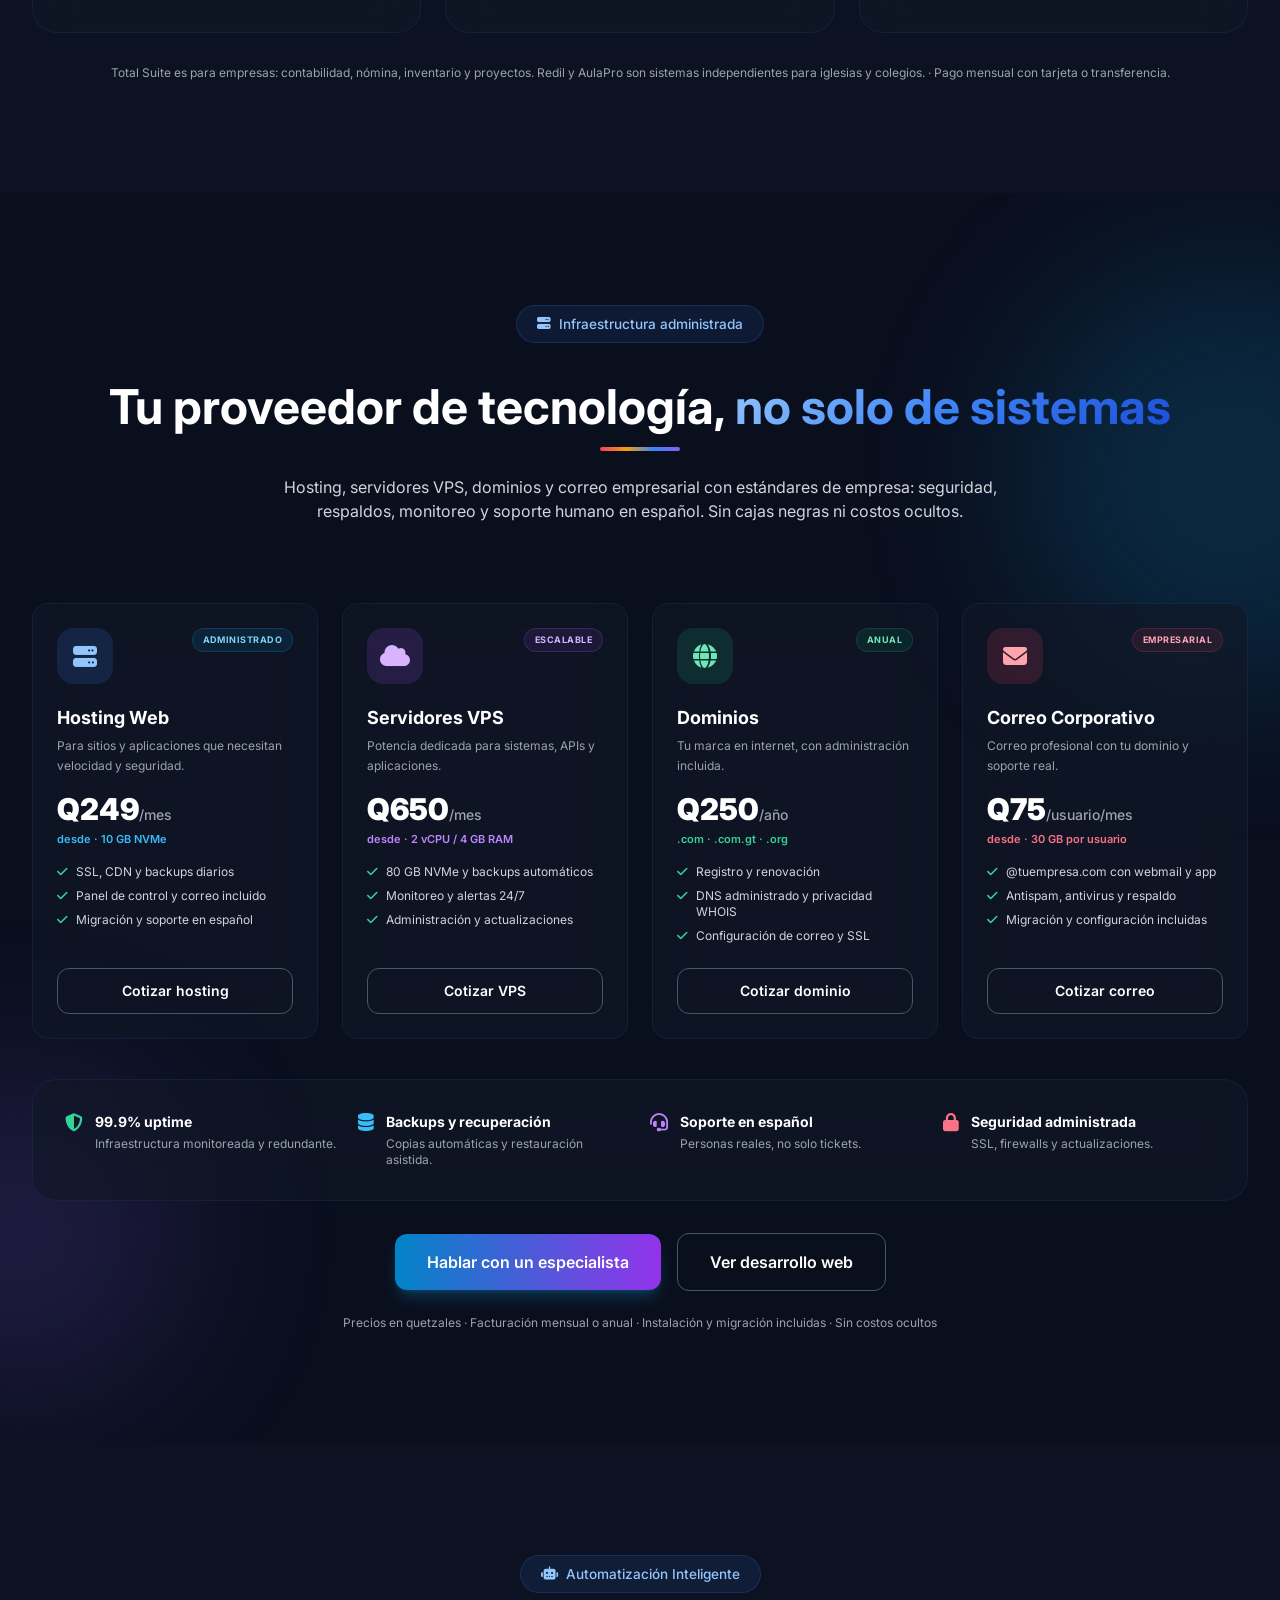
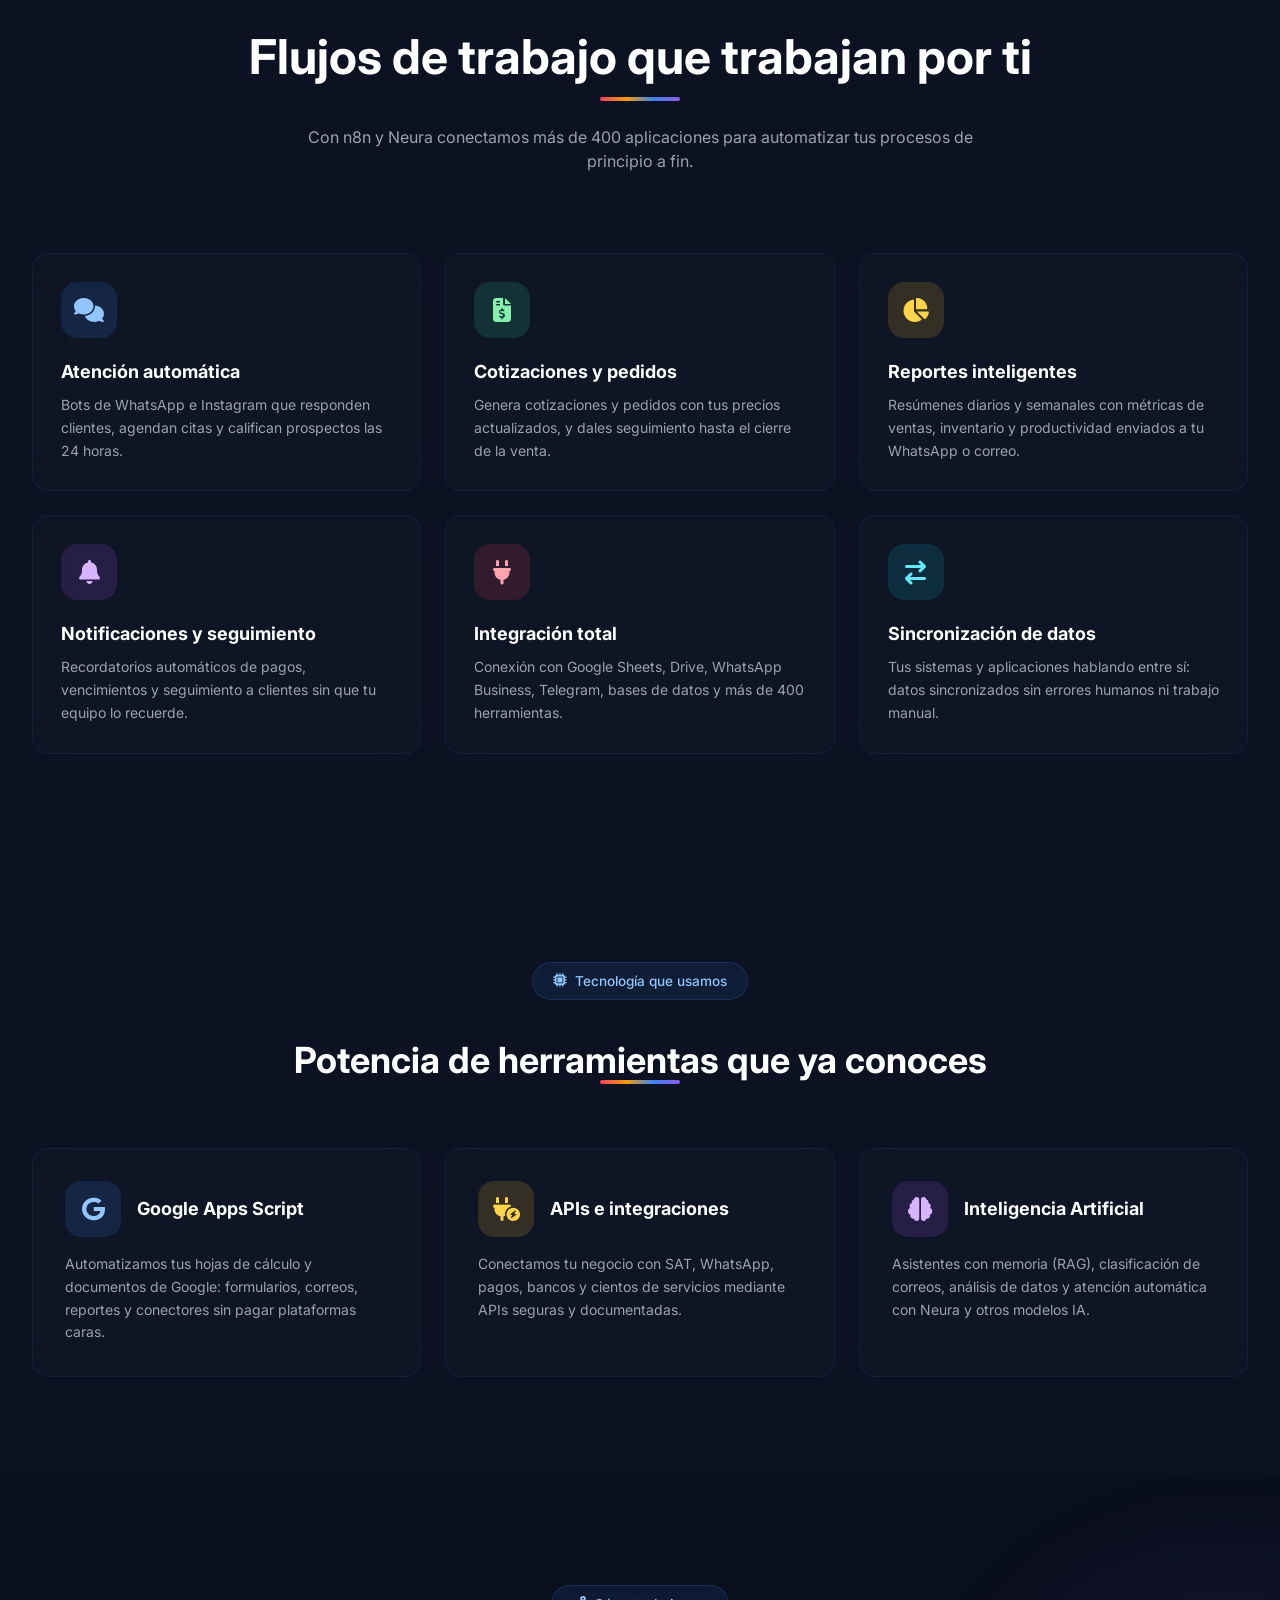
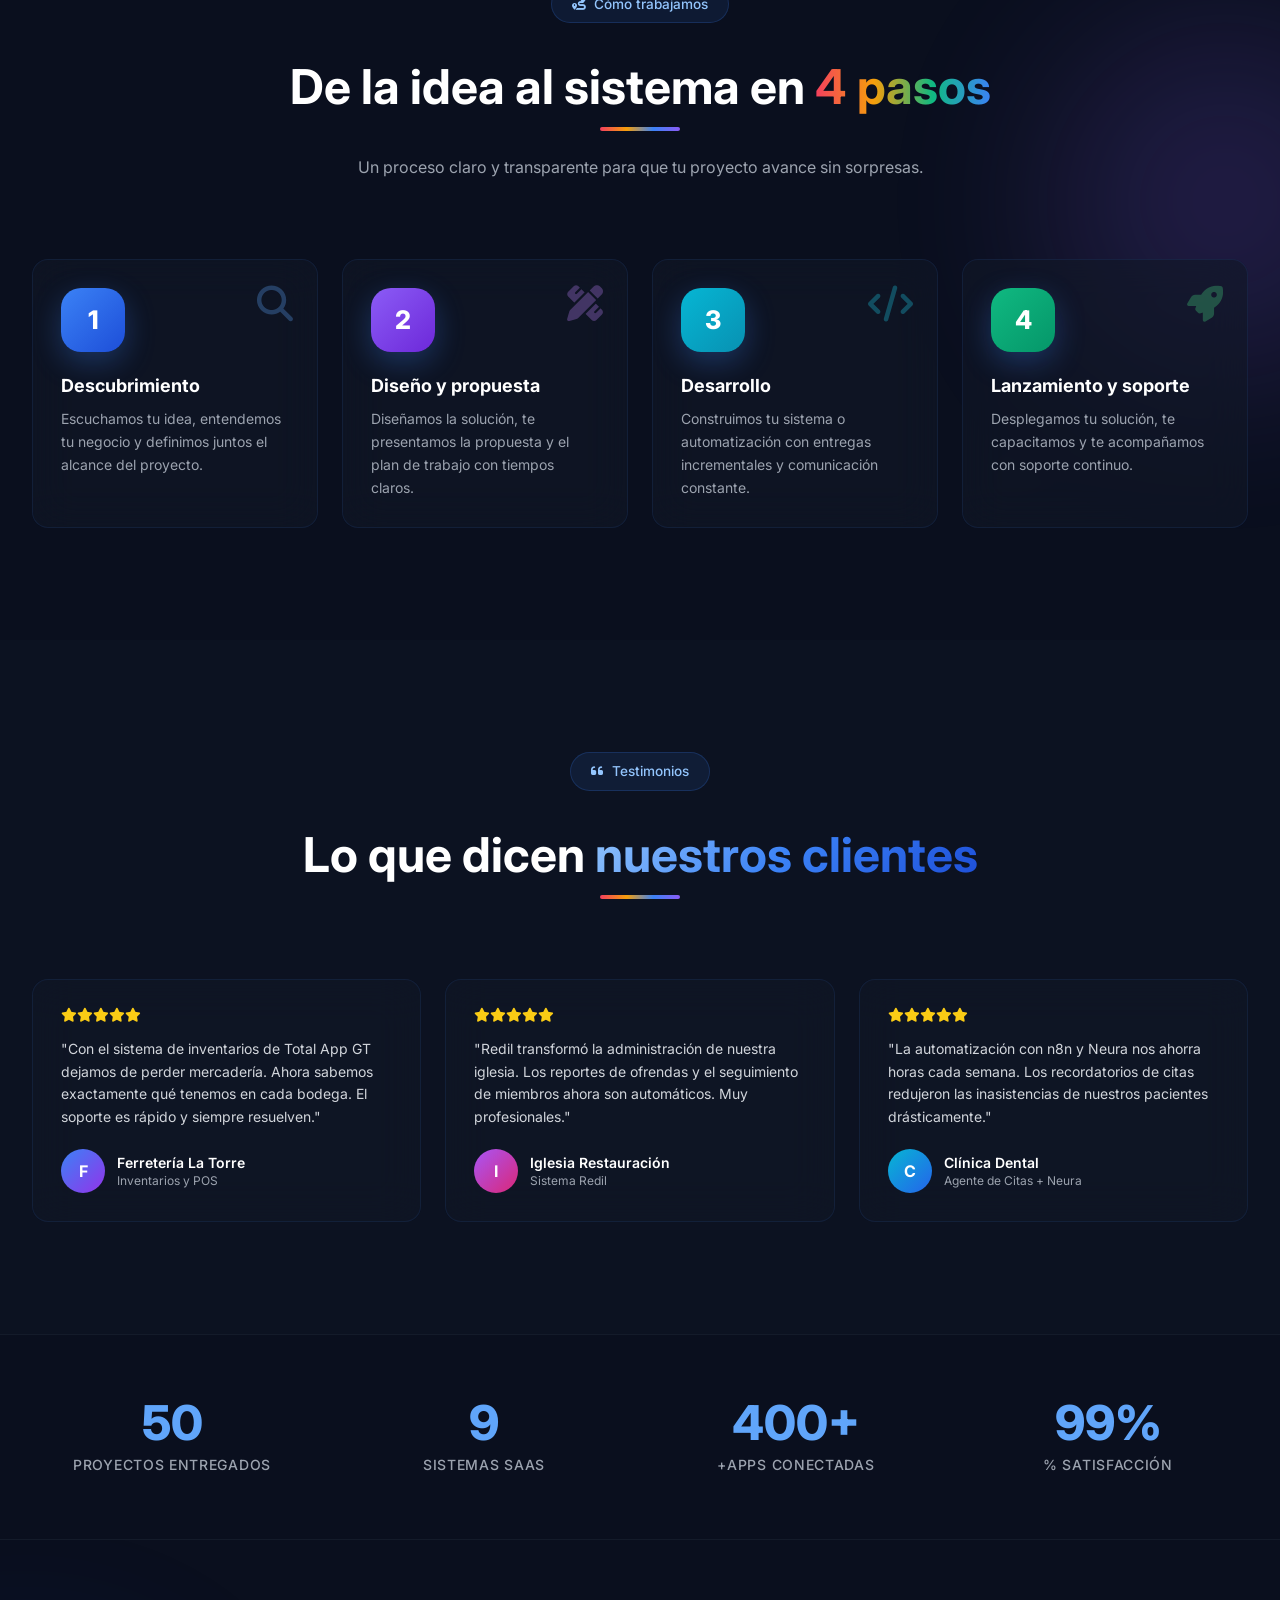
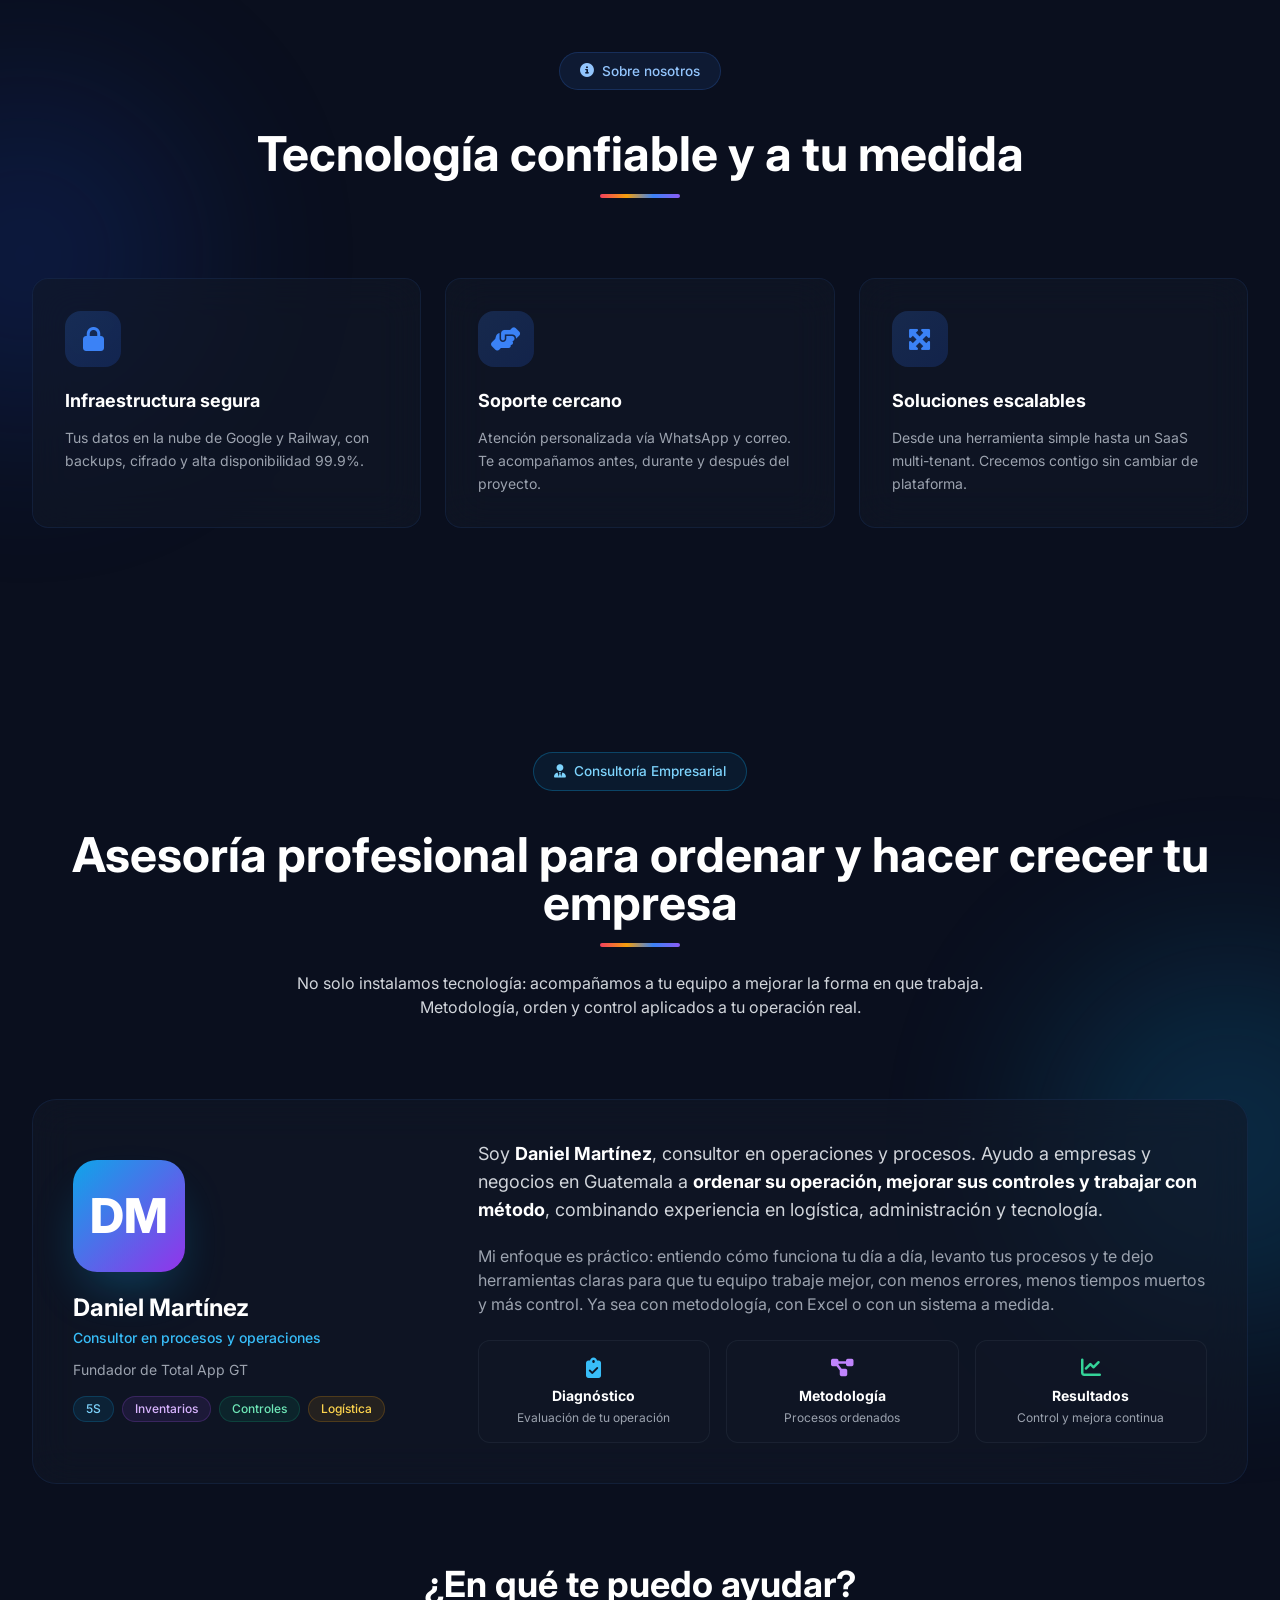
==== commit 5d792601: "Plan Digital Total: instalacion desde Q1,500" ====
--- a/index.html
+++ b/index.html
@@ -1957,7 +1957,7 @@
                     </div>
                     <div class="relative mt-9 pt-7 border-t border-gray-800/60 grid sm:grid-cols-3 gap-5 text-center text-sm">
                         <div><p class="text-white font-bold">Sin costos ocultos</p><p class="text-gray-400 text-xs mt-1">Un solo pago mensual, todo incluido</p></div>
-                        <div><p class="text-white font-bold">Instalación aparte</p><p class="text-gray-400 text-xs mt-1">Se cotiza según tu sistema (desde Q2,500)</p></div>
+                        <div><p class="text-white font-bold">Instalación aparte</p><p class="text-gray-400 text-xs mt-1">Se cotiza según tu sistema (desde Q1,500)</p></div>
                         <div><p class="text-white font-bold">Cancela cuando quieras</p><p class="text-gray-400 text-xs mt-1">Sin contratos forzados</p></div>
                     </div>
                 </div>
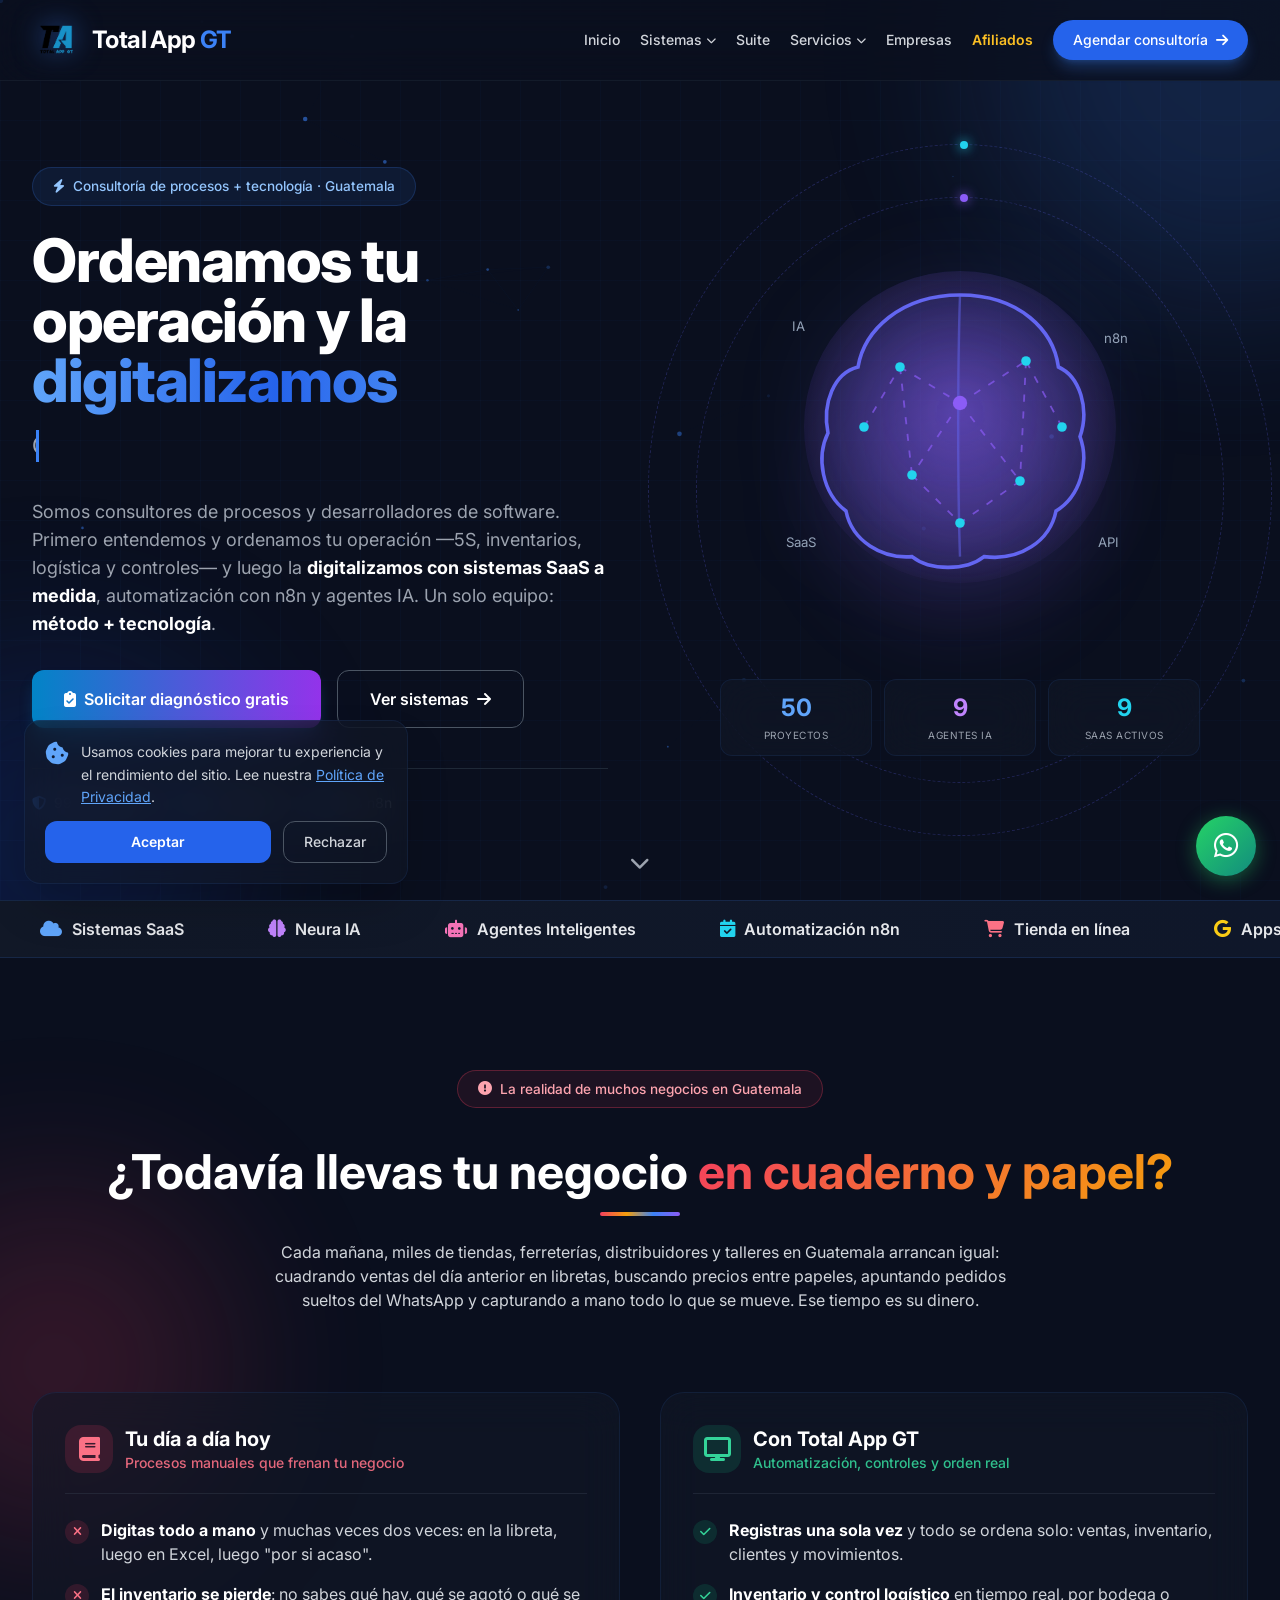
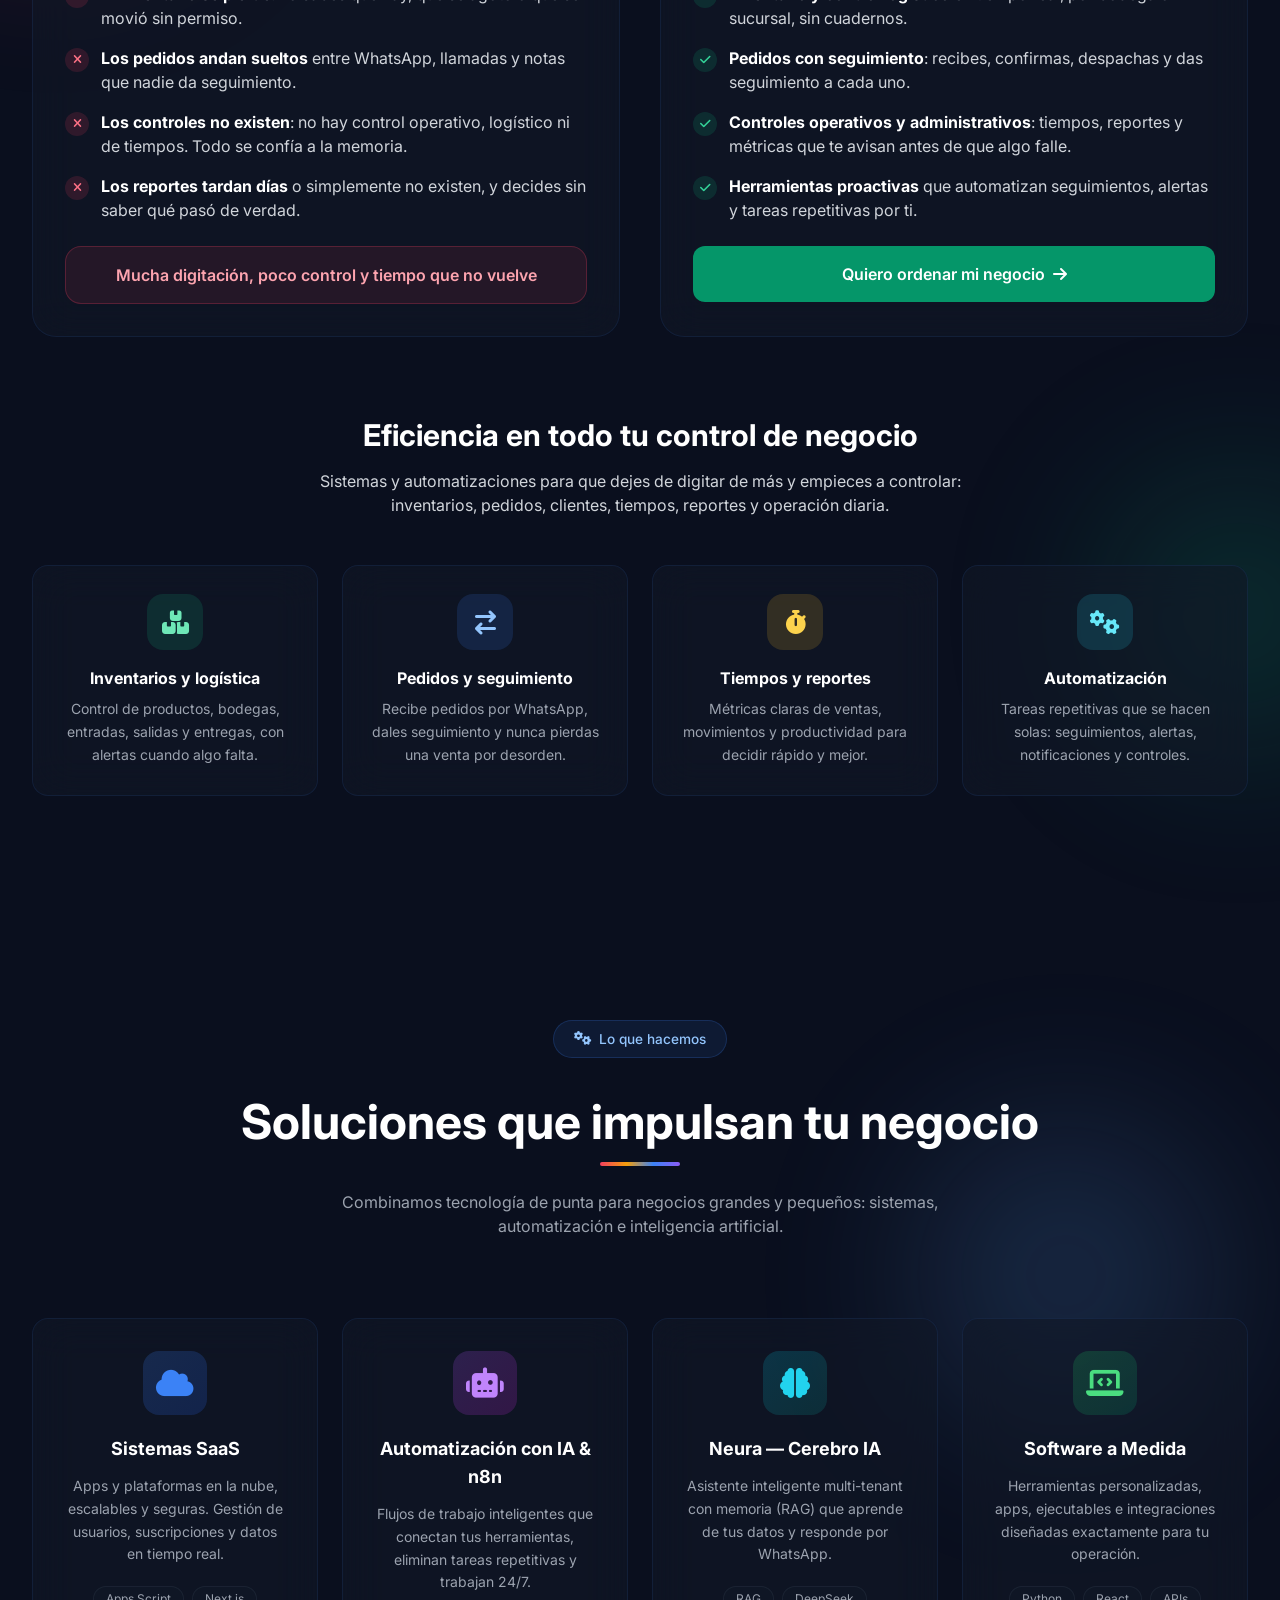
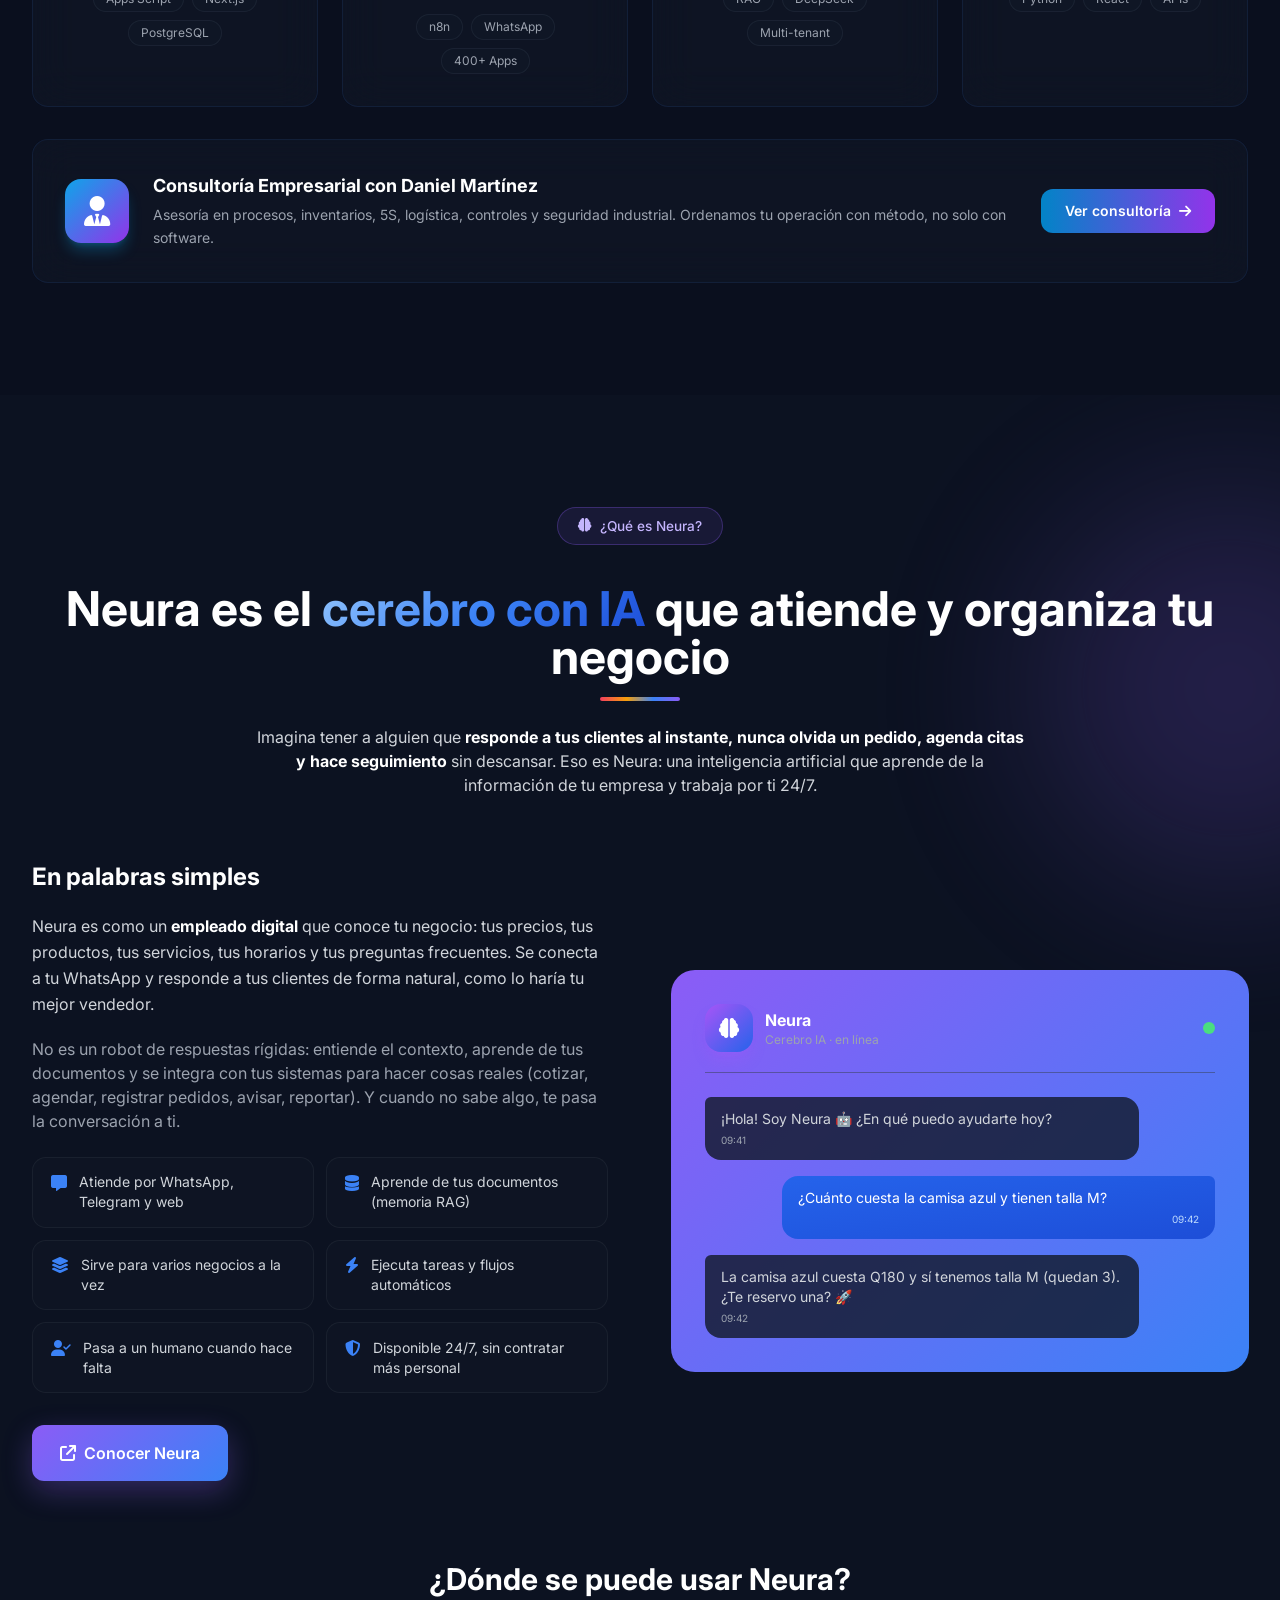
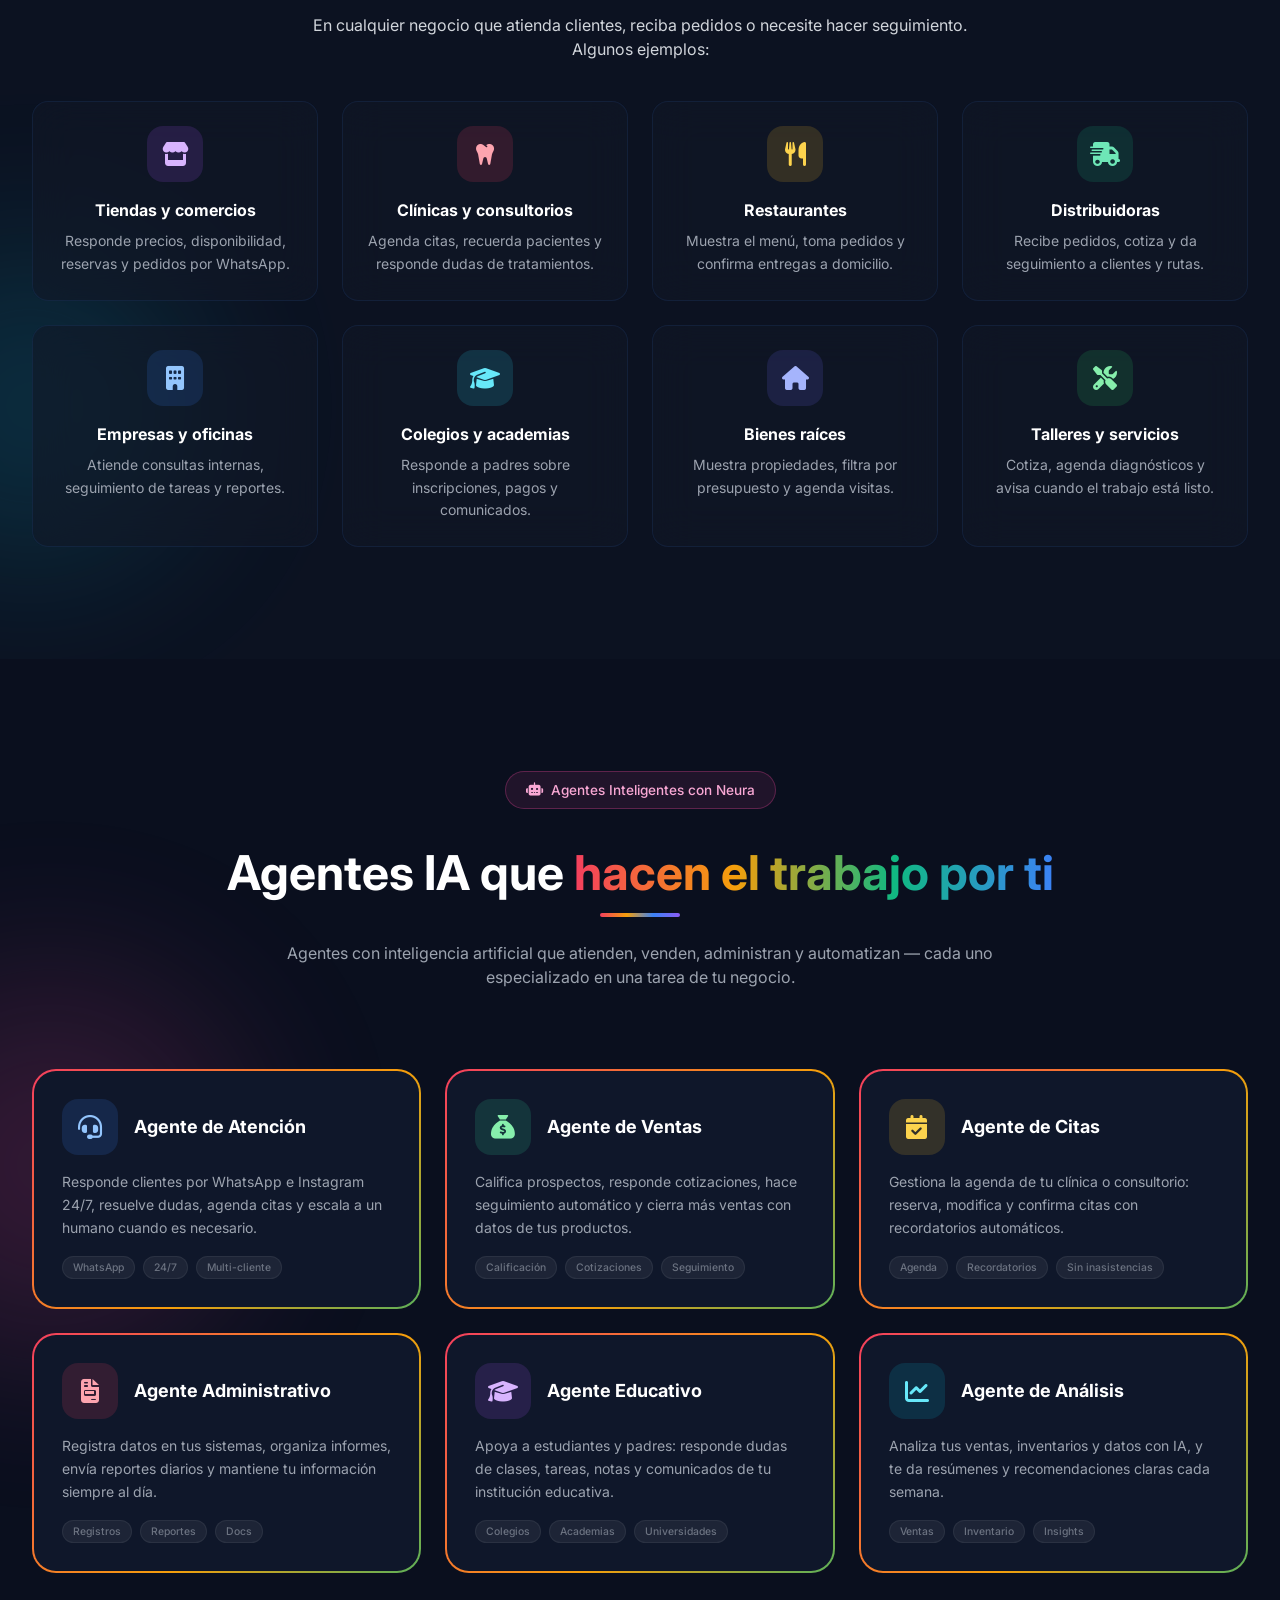
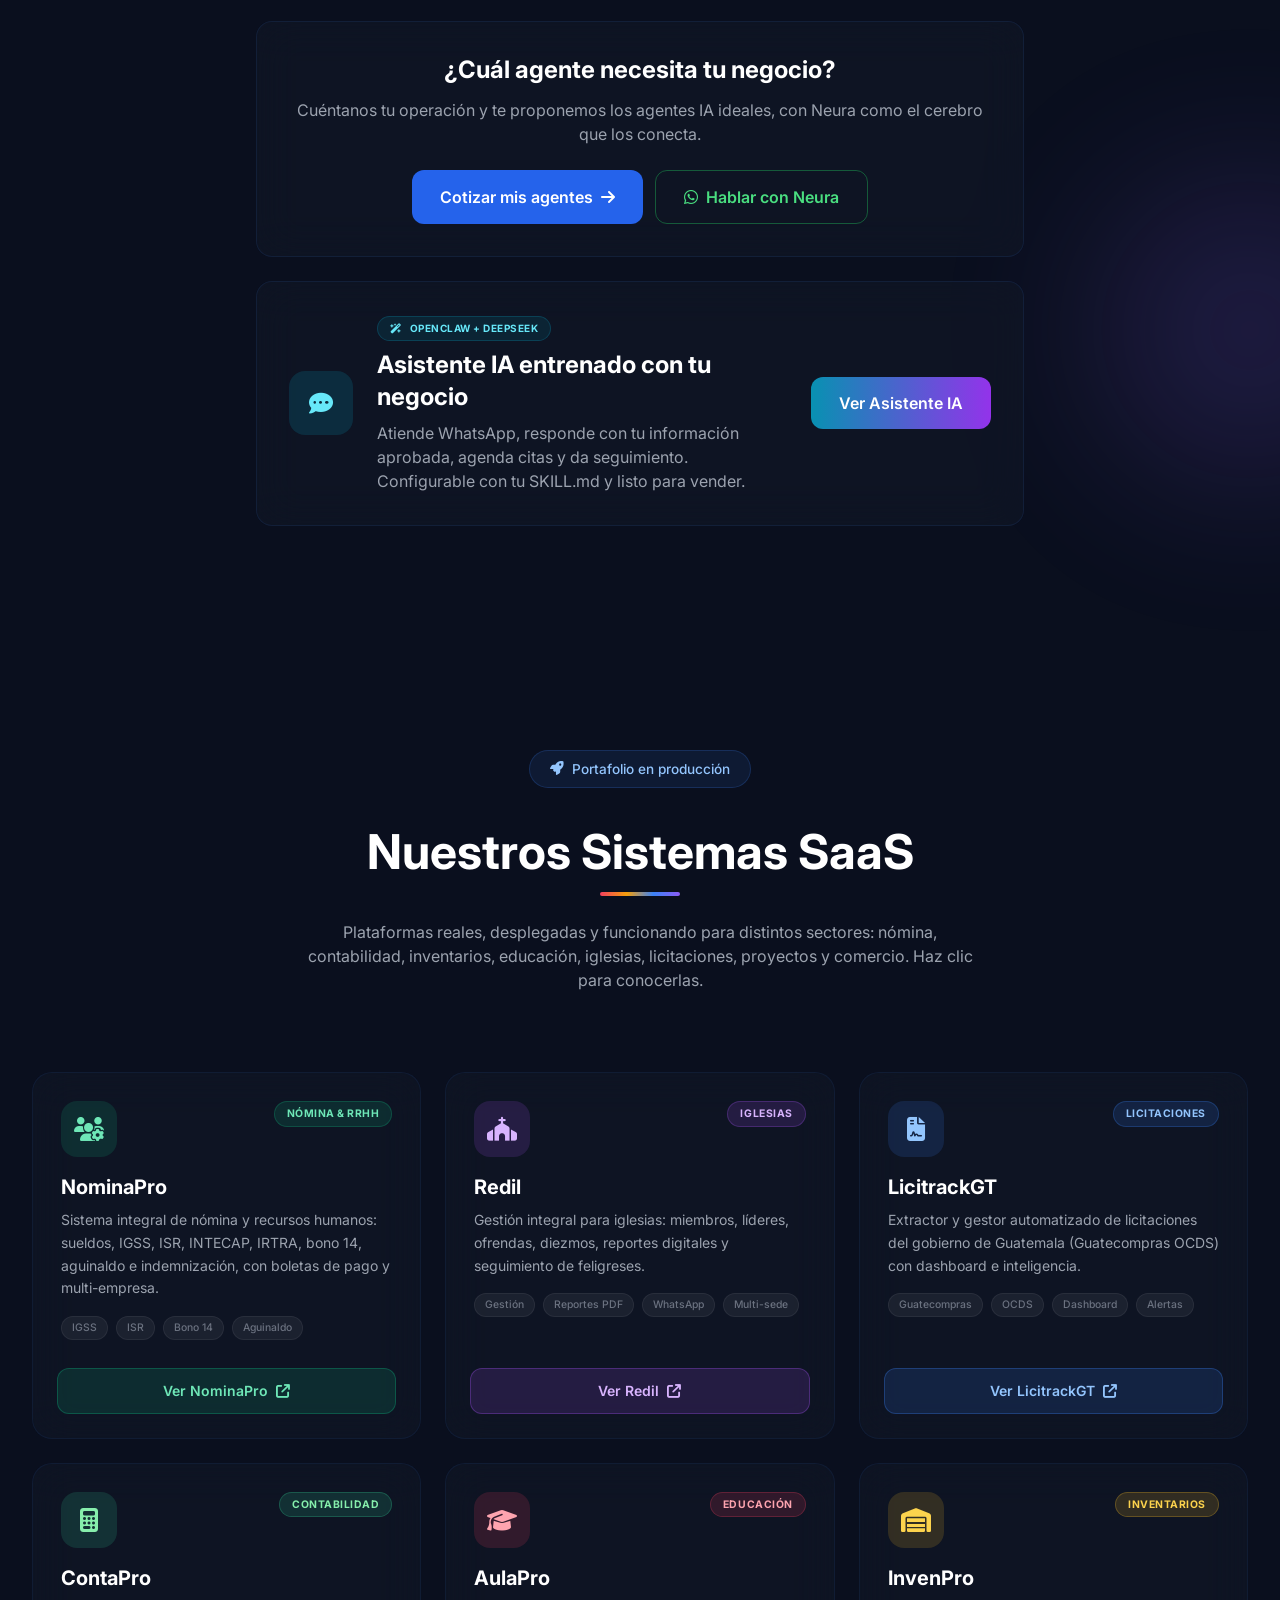
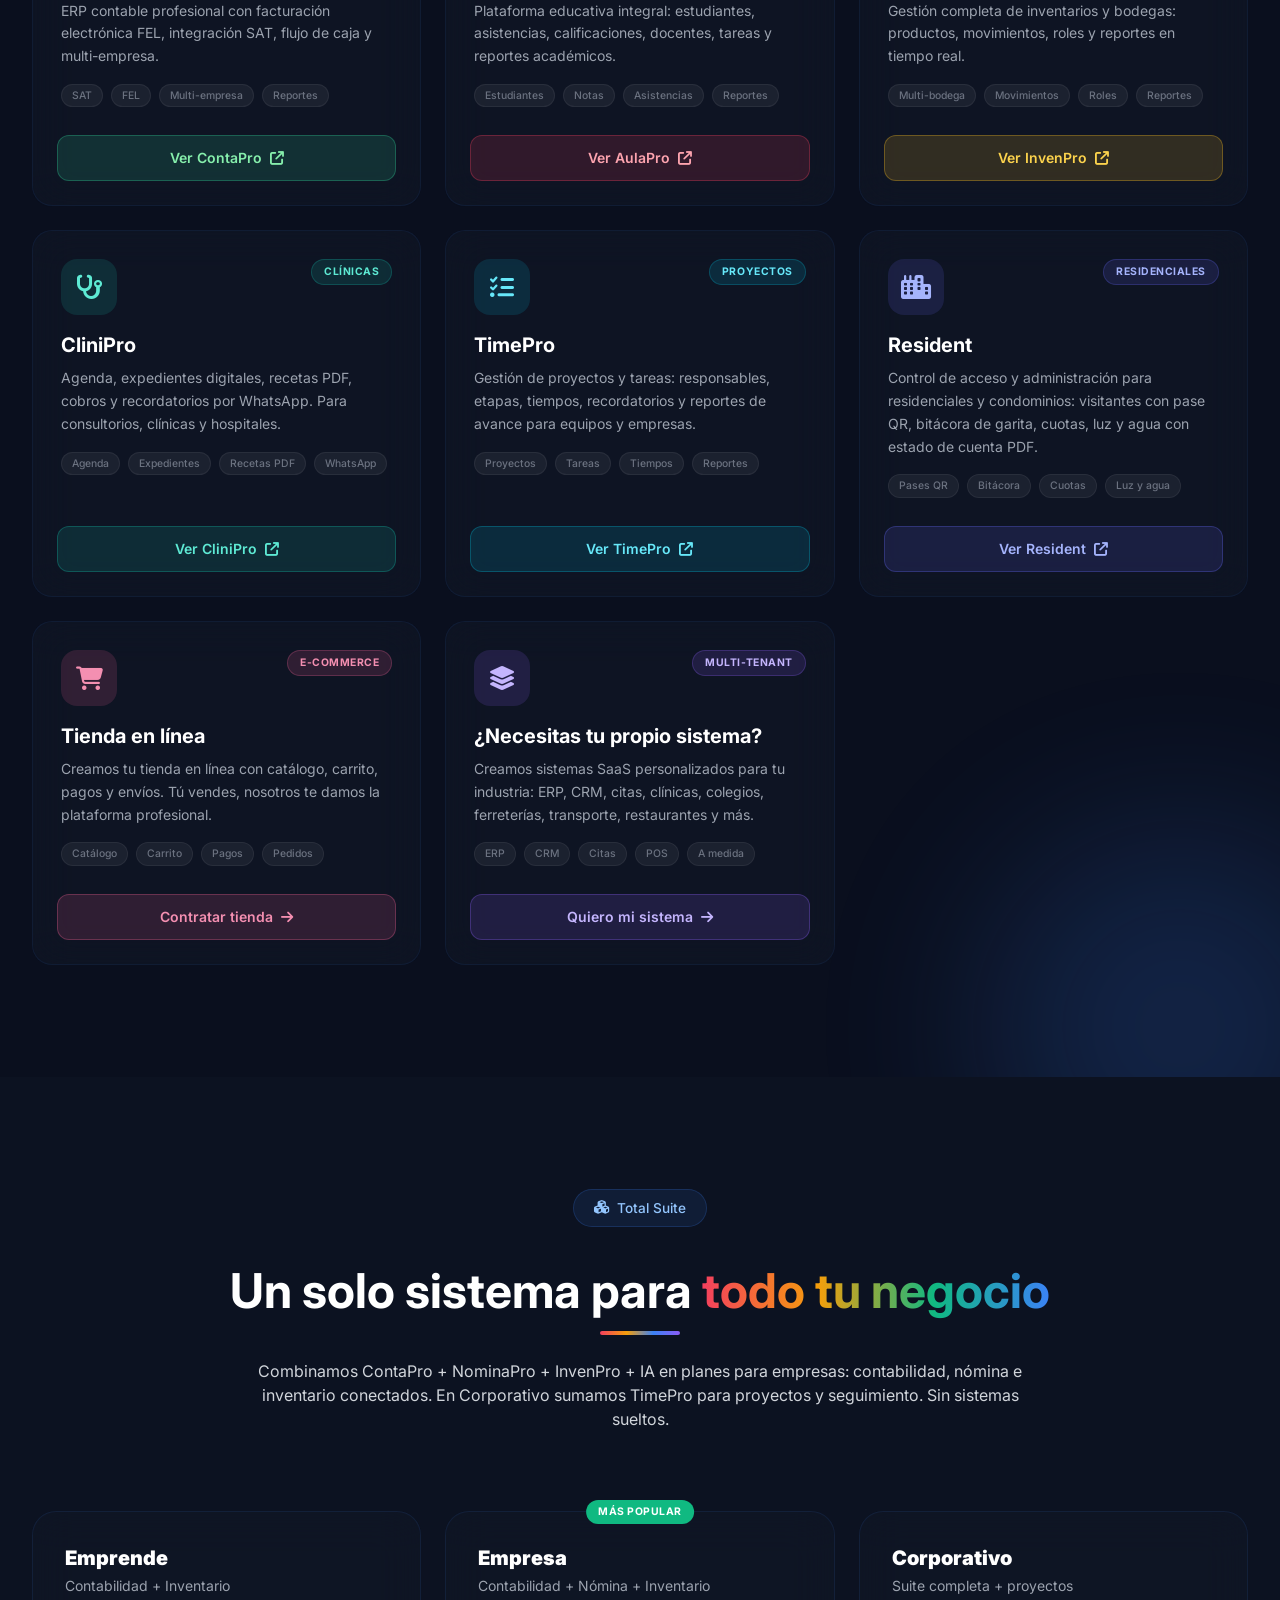
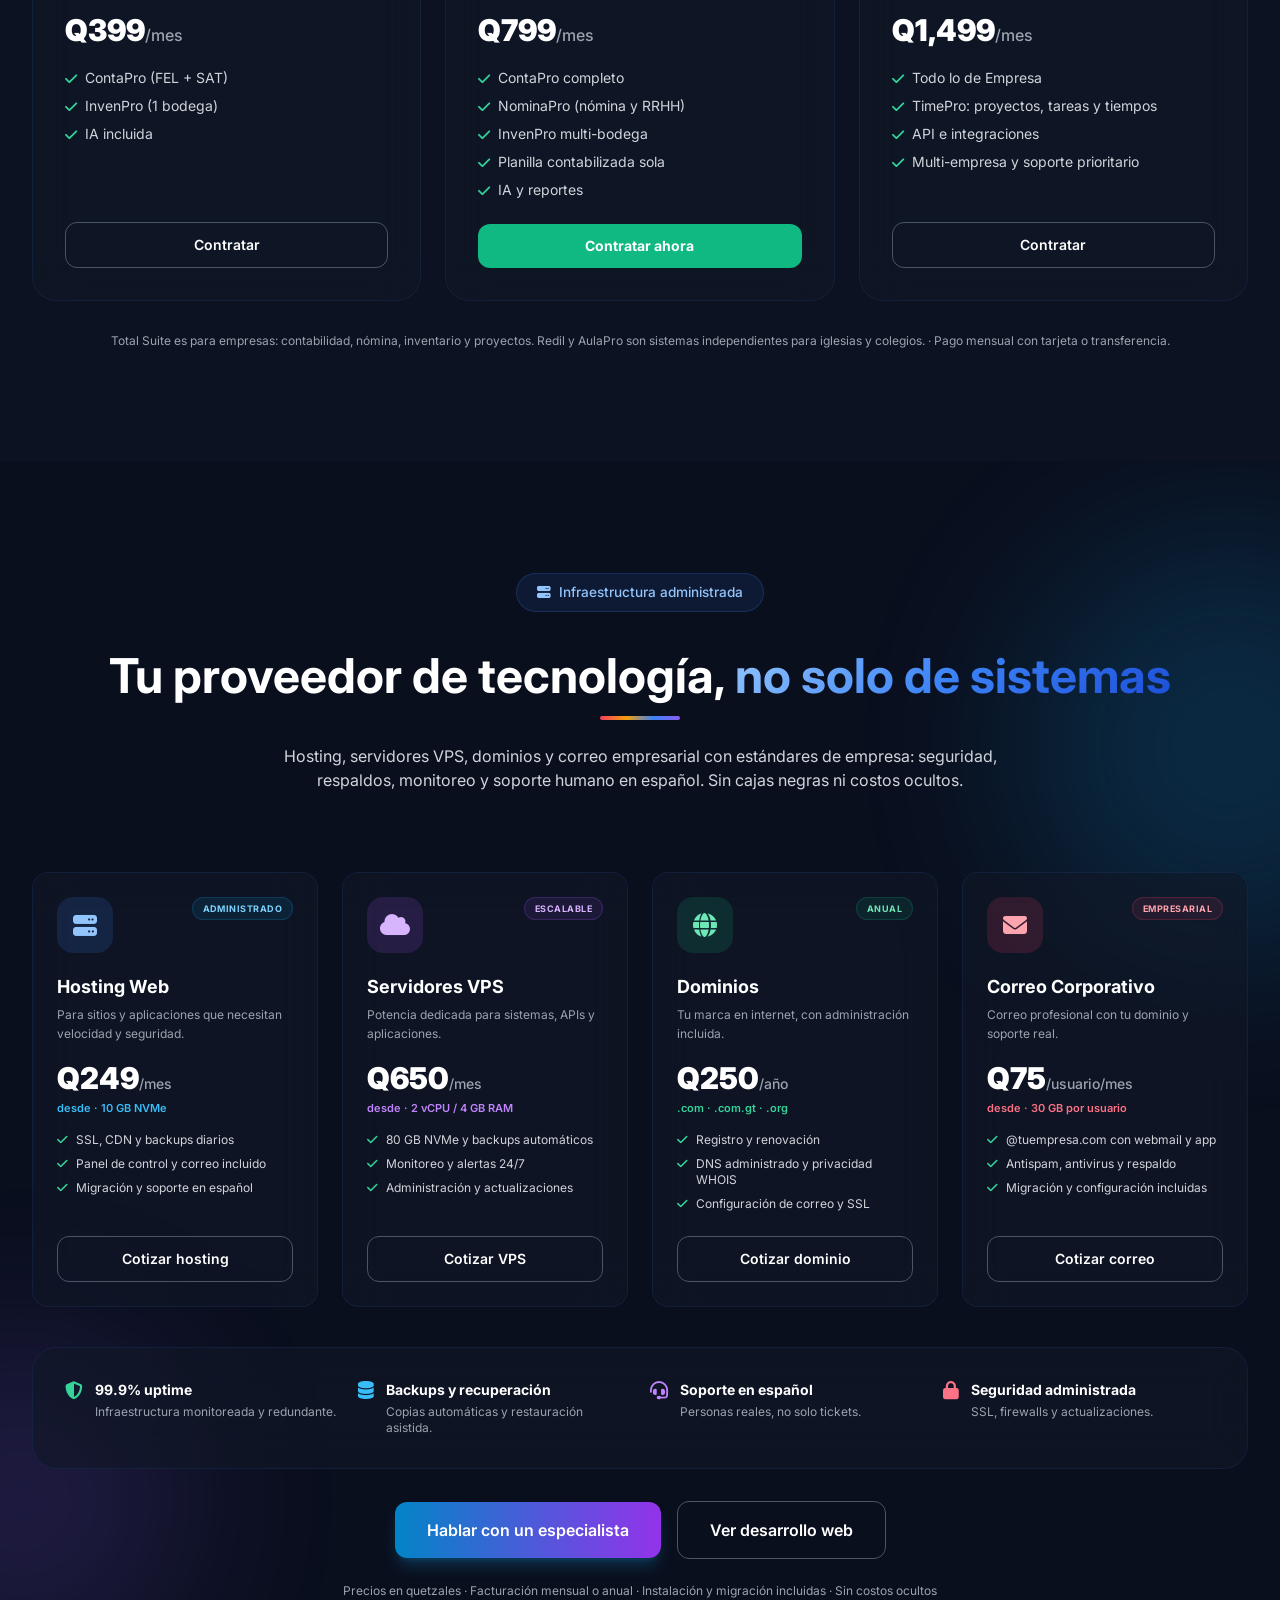
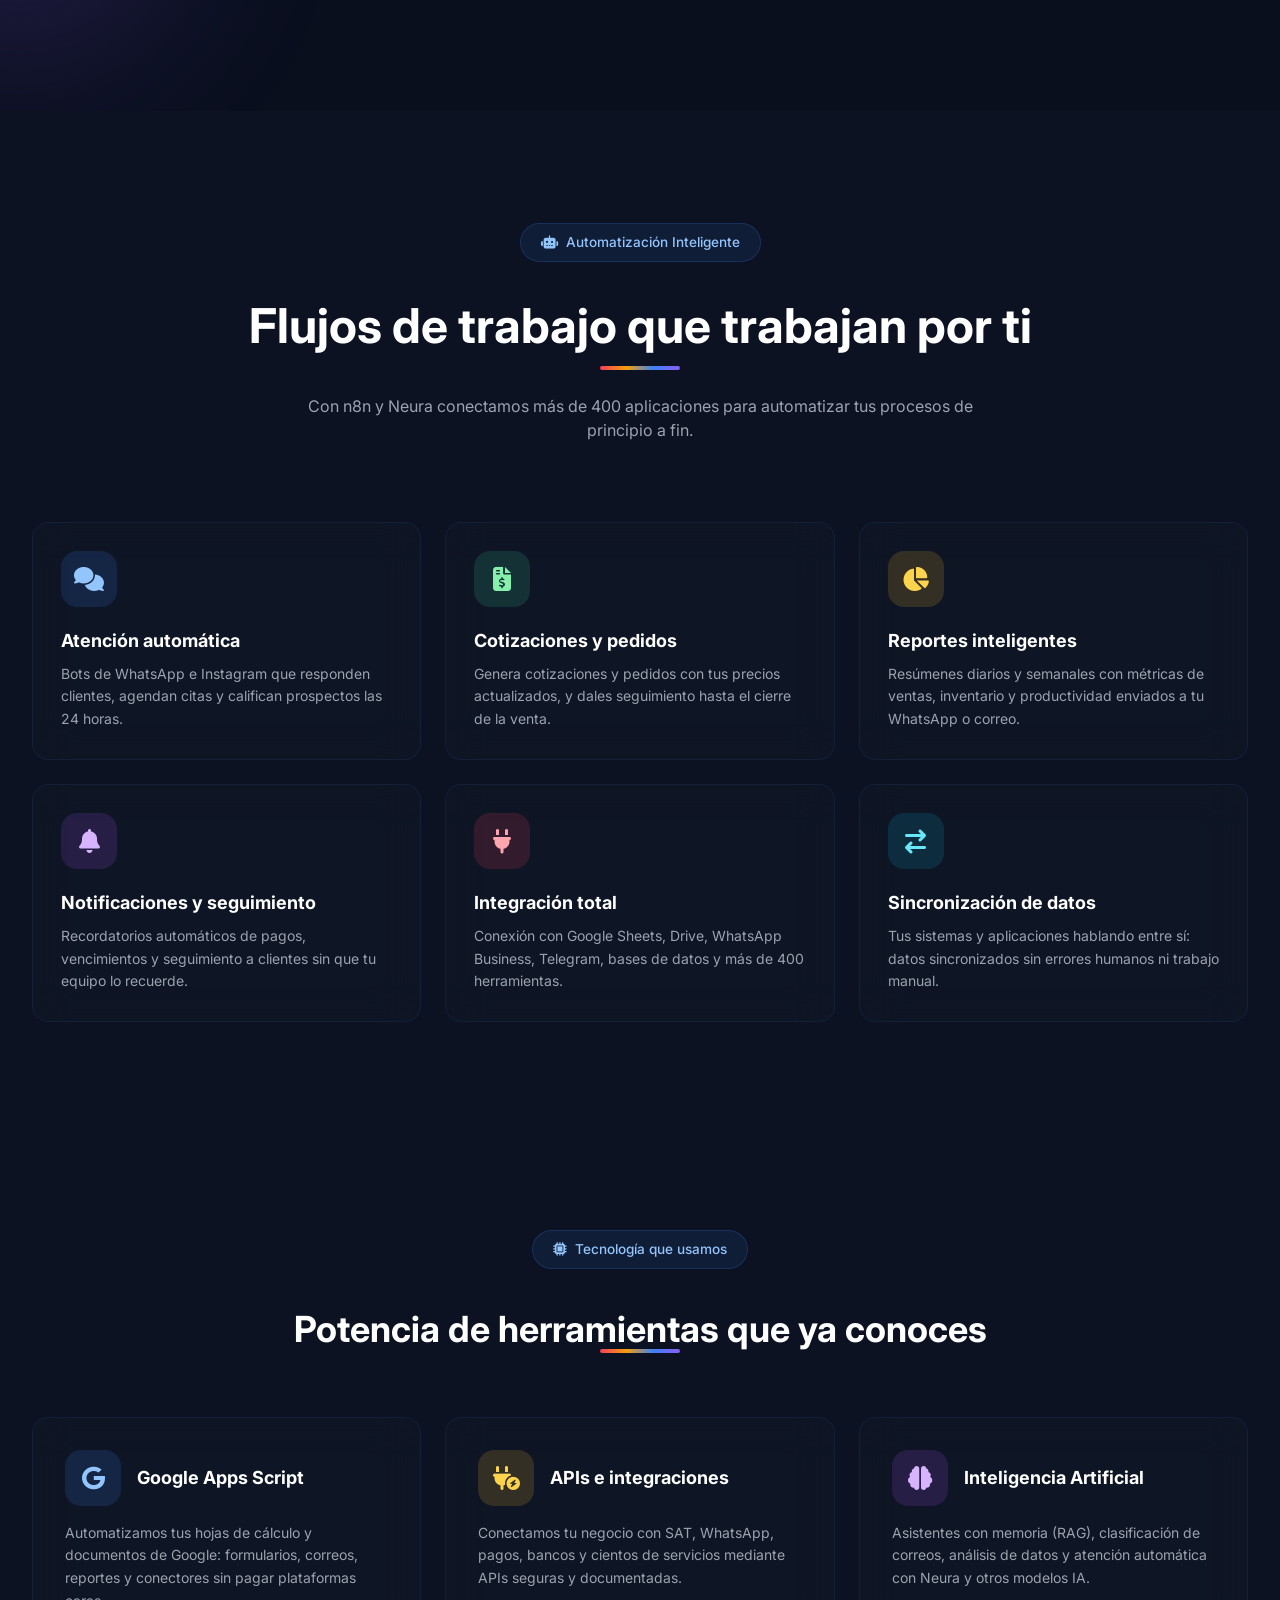
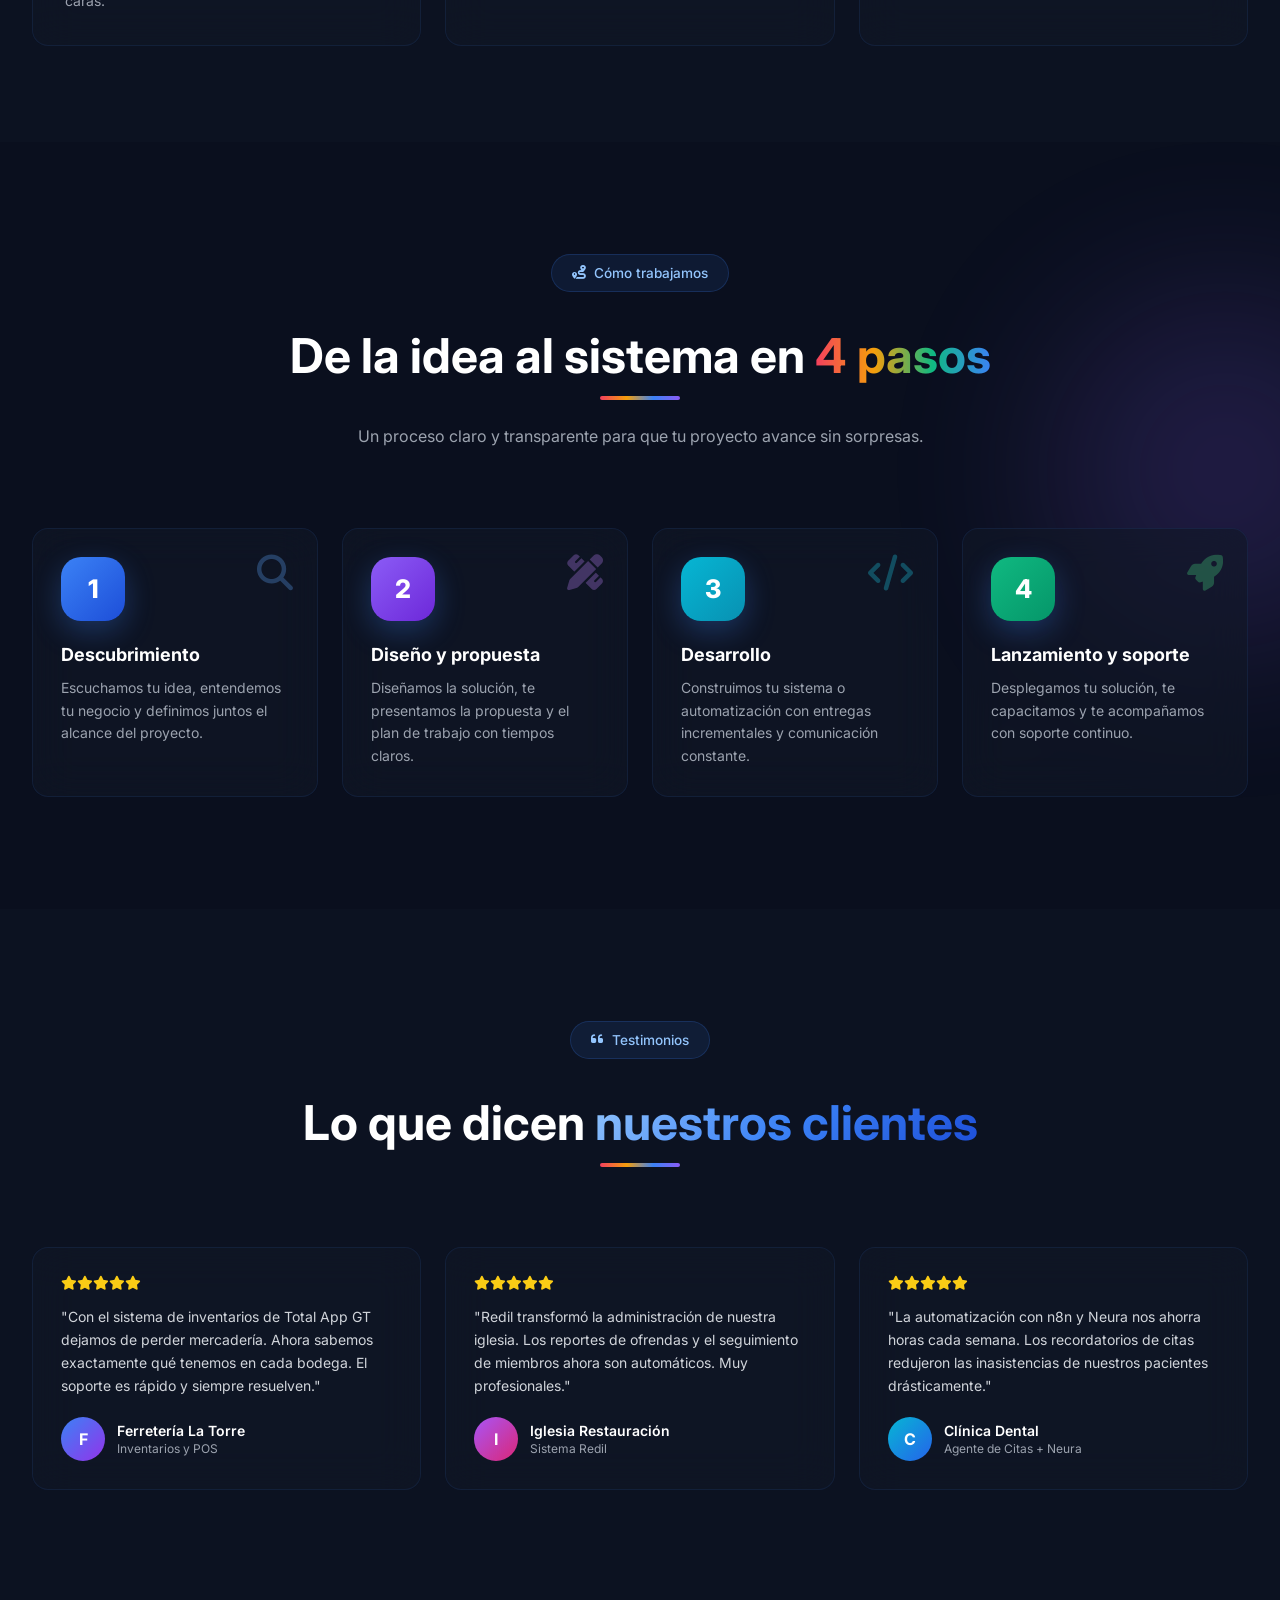
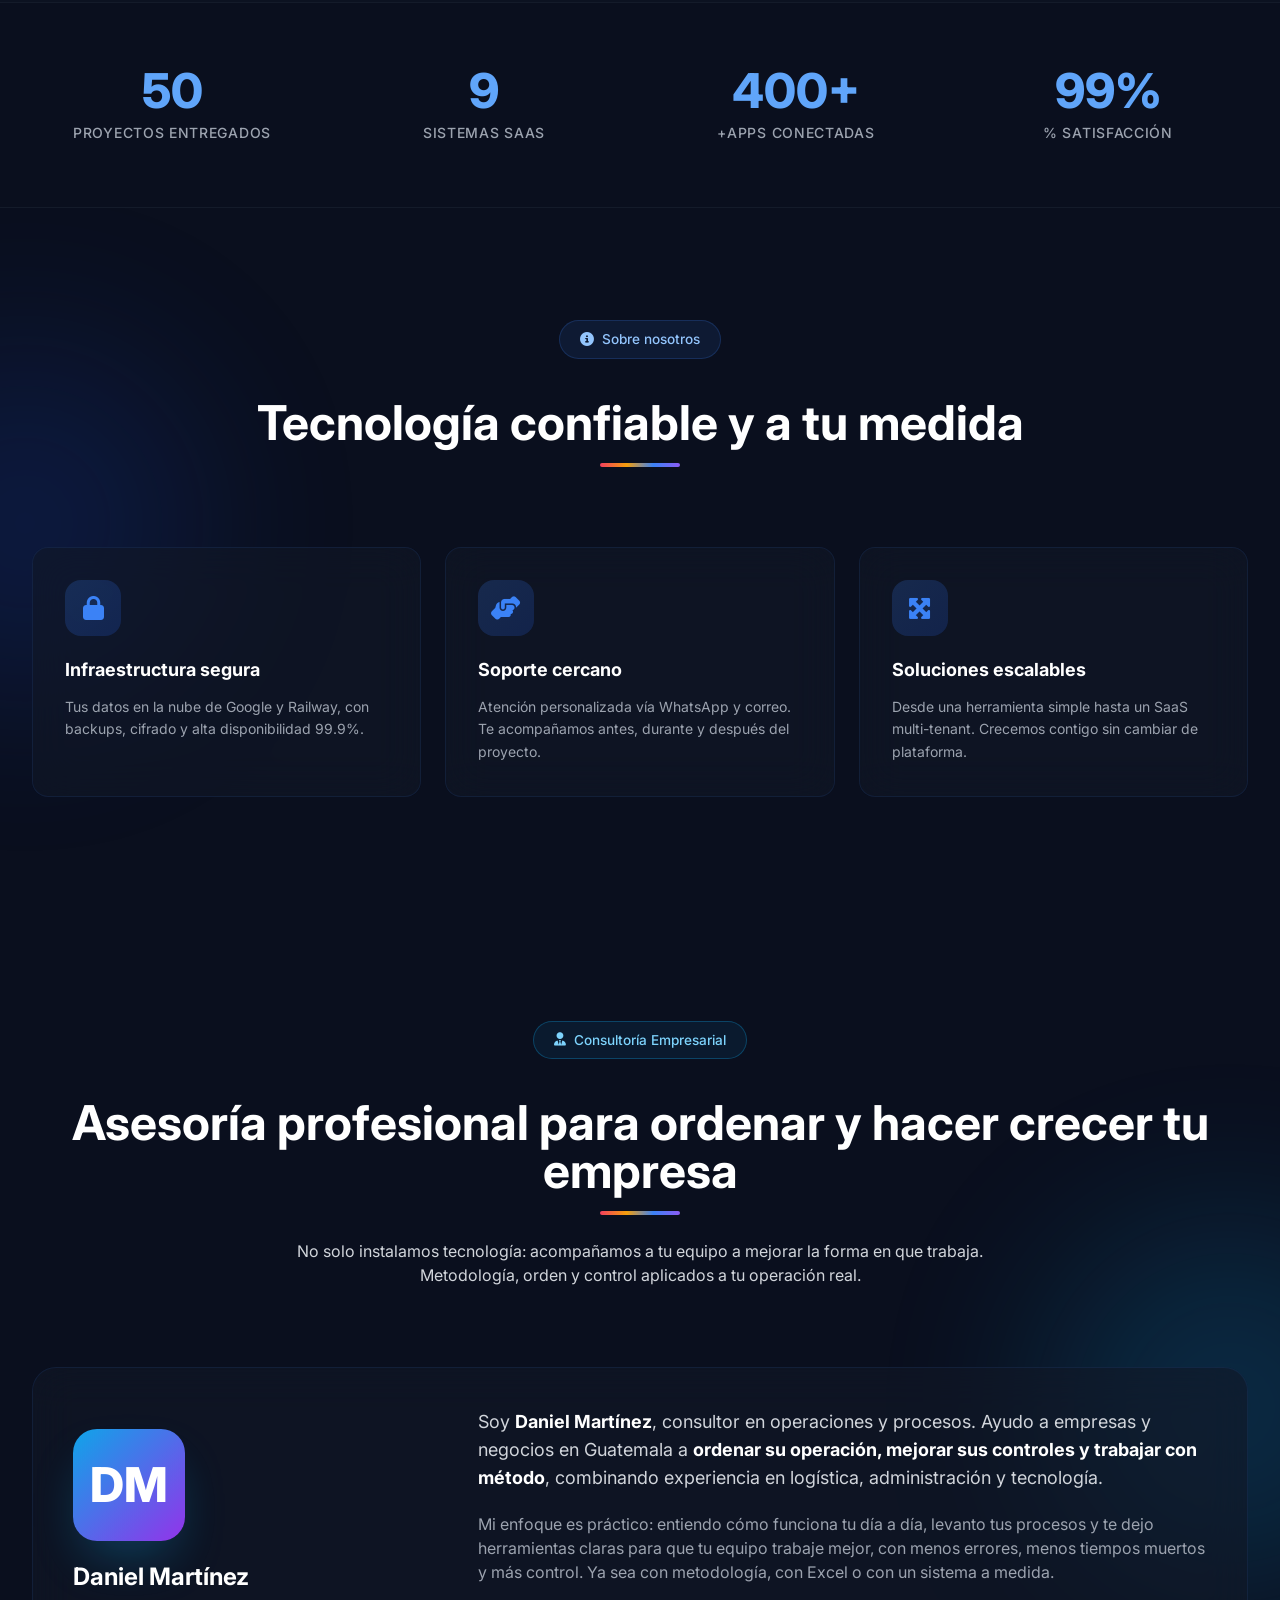
==== commit a6f4cfa9: "Nueva landing de Asistente IA OpenClaw + DeepSeek y enlaces en el sitio" ====
--- a/index.html
+++ b/index.html
@@ -40,9 +40,9 @@
     <link rel="preconnect" href="https://fonts.googleapis.com">
     <link rel="preconnect" href="https://fonts.gstatic.com" crossorigin>
     <link rel="preconnect" href="https://cdnjs.cloudflare.com">
-    <link rel="preload" href="tailwind-compiled.css?v=8" as="style">
-
-    <link rel="stylesheet" href="tailwind-compiled.css?v=8">
+    <link rel="preload" href="tailwind-compiled.css?v=9" as="style">
+
+    <link rel="stylesheet" href="tailwind-compiled.css?v=9">
     <link href="https://fonts.googleapis.com/css2?family=Inter:wght@300;400;500;600;700;800;900&display=swap" rel="stylesheet">
     <link rel="stylesheet" href="https://cdnjs.cloudflare.com/ajax/libs/font-awesome/6.4.0/css/all.min.css" media="print" onload="this.media='all'">
     <noscript><link rel="stylesheet" href="https://cdnjs.cloudflare.com/ajax/libs/font-awesome/6.4.0/css/all.min.css"></noscript>
@@ -347,6 +347,7 @@
                             <a href="#servicios-tec" class="block px-3 py-2 rounded-lg text-sm text-gray-300 hover:bg-gray-800 hover:text-white transition-colors"><i class="fa-solid fa-server text-blue-400 mr-2"></i>Hosting y dominios</a>
                             <a href="#automatizaciones" class="block px-3 py-2 rounded-lg text-sm text-gray-300 hover:bg-gray-800 hover:text-white transition-colors"><i class="fa-solid fa-diagram-project text-emerald-400 mr-2"></i>Automatización</a>
                             <a href="#agentes" class="block px-3 py-2 rounded-lg text-sm text-gray-300 hover:bg-gray-800 hover:text-white transition-colors"><i class="fa-solid fa-robot text-purple-400 mr-2"></i>Agentes IA</a>
+                            <a href="asistente-ia.html" class="block px-3 py-2 rounded-lg text-sm text-gray-300 hover:bg-gray-800 hover:text-white transition-colors"><i class="fa-solid fa-comment-dots text-cyan-400 mr-2"></i>Asistente IA</a>
                             <a href="#consultoria" class="block px-3 py-2 rounded-lg text-sm text-gray-300 hover:bg-gray-800 hover:text-white transition-colors"><i class="fa-solid fa-briefcase text-amber-400 mr-2"></i>Consultoría</a>
                         </div>
                     </div>
@@ -377,6 +378,7 @@
             <a href="#servicios-tec" class="block px-3 py-2 text-base font-medium text-gray-300 hover:text-white hover:bg-gray-800 rounded-md">Hosting y dominios</a>
             <a href="#automatizaciones" class="block px-3 py-2 text-base font-medium text-gray-300 hover:text-white hover:bg-gray-800 rounded-md">Automatización</a>
             <a href="#agentes" class="block px-3 py-2 text-base font-medium text-gray-300 hover:text-white hover:bg-gray-800 rounded-md">Agentes IA</a>
+            <a href="asistente-ia.html" class="block px-3 py-2 text-base font-medium text-gray-300 hover:text-white hover:bg-gray-800 rounded-md">Asistente IA</a>
             <a href="#consultoria" class="block px-3 py-2 text-base font-medium text-gray-300 hover:text-white hover:bg-gray-800 rounded-md">Consultoría</a>
             <a href="#empresas" class="block px-3 py-2 text-base font-medium text-gray-300 hover:text-white hover:bg-gray-800 rounded-md">Empresas</a>
             <a href="afiliados.html" class="block px-3 py-2 text-base font-semibold text-amber-400 hover:text-white hover:bg-gray-800 rounded-md">Afiliados</a>
@@ -940,6 +942,18 @@
             </div>
         </div>
     </div>
+
+            <div class="mt-6 glass rounded-2xl p-6 sm:p-8 max-w-3xl mx-auto border border-cyan-500/30 reveal">
+                <div class="flex flex-col sm:flex-row items-center gap-6 text-center sm:text-left">
+                    <div class="w-16 h-16 rounded-2xl bg-cyan-500/15 text-cyan-300 flex items-center justify-center text-2xl flex-shrink-0"><i class="fa-solid fa-comment-dots"></i></div>
+                    <div class="flex-1">
+                        <span class="inline-flex items-center gap-2 px-3 py-1 rounded-full text-[10px] font-bold uppercase tracking-wider bg-cyan-500/10 border border-cyan-500/20 text-cyan-300 mb-2"><i class="fa-solid fa-wand-magic-sparkles"></i> OpenClaw + DeepSeek</span>
+                        <h3 class="text-xl sm:text-2xl font-bold text-white mb-2">Asistente IA entrenado con tu negocio</h3>
+                        <p class="text-gray-400 text-sm sm:text-base">Atiende WhatsApp, responde con tu información aprobada, agenda citas y da seguimiento. Configurable con tu SKILL.md y listo para vender.</p>
+                    </div>
+                    <a href="asistente-ia.html" class="px-7 py-3.5 rounded-xl bg-gradient-to-r from-cyan-600 to-purple-600 hover:from-cyan-500 hover:to-purple-500 text-white font-semibold transition-all btn-glow whitespace-nowrap">Ver Asistente IA</a>
+                </div>
+            </div>
 </section>
 
 <!-- ======================= SISTEMAS SAAS ======================= -->
@@ -2125,6 +2139,7 @@
                     <li><a href="#servicios-tec" class="text-gray-400 hover:text-brand-400 transition-colors">Hosting y dominios</a></li>
                     <li><a href="#automatizaciones" class="text-gray-400 hover:text-brand-400 transition-colors">Automatización</a></li>
                     <li><a href="#agentes" class="text-gray-400 hover:text-brand-400 transition-colors">Agentes IA</a></li>
+                    <li><a href="asistente-ia.html" class="text-gray-400 hover:text-brand-400 transition-colors">Asistente IA</a></li>
                     <li><a href="#consultoria" class="text-gray-400 hover:text-brand-400 transition-colors">Consultoría</a></li>
                     <li><a href="#servicios" class="text-gray-400 hover:text-brand-400 transition-colors">Software a medida</a></li>
                 </ul>
